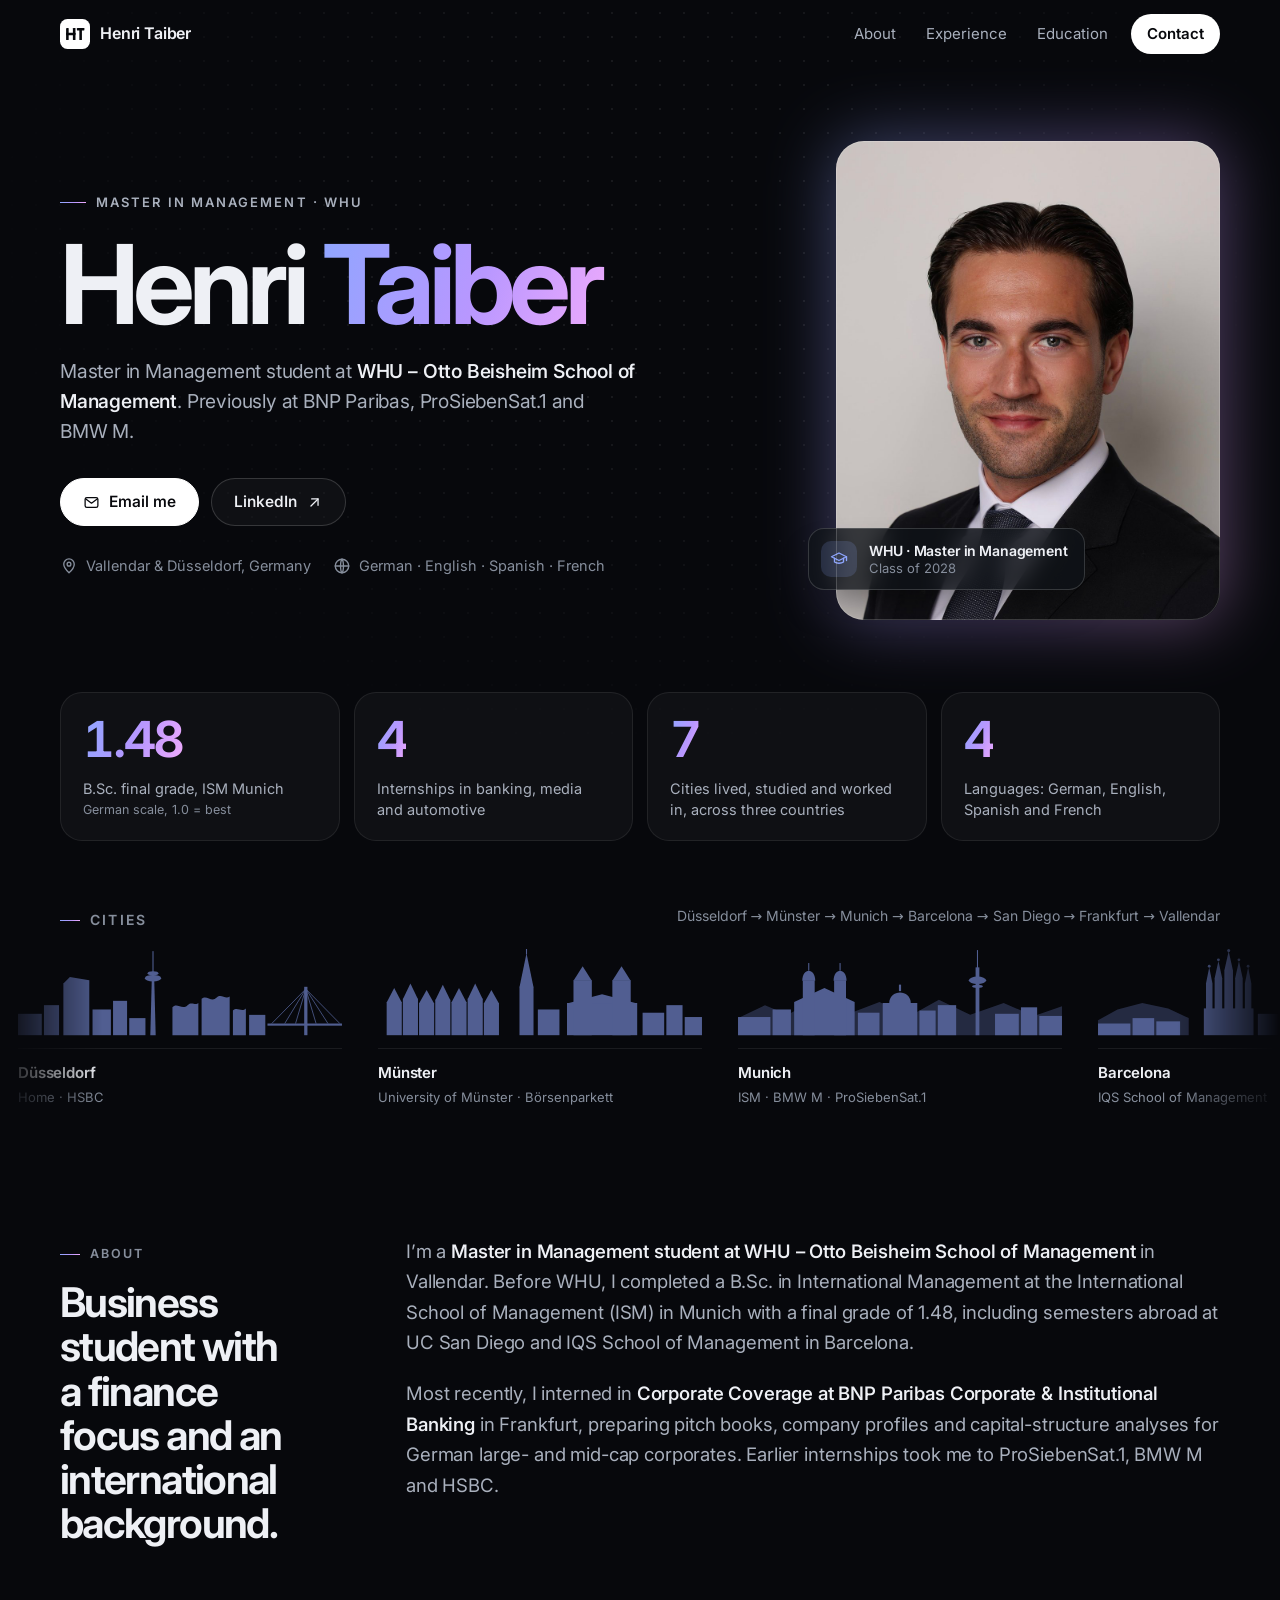
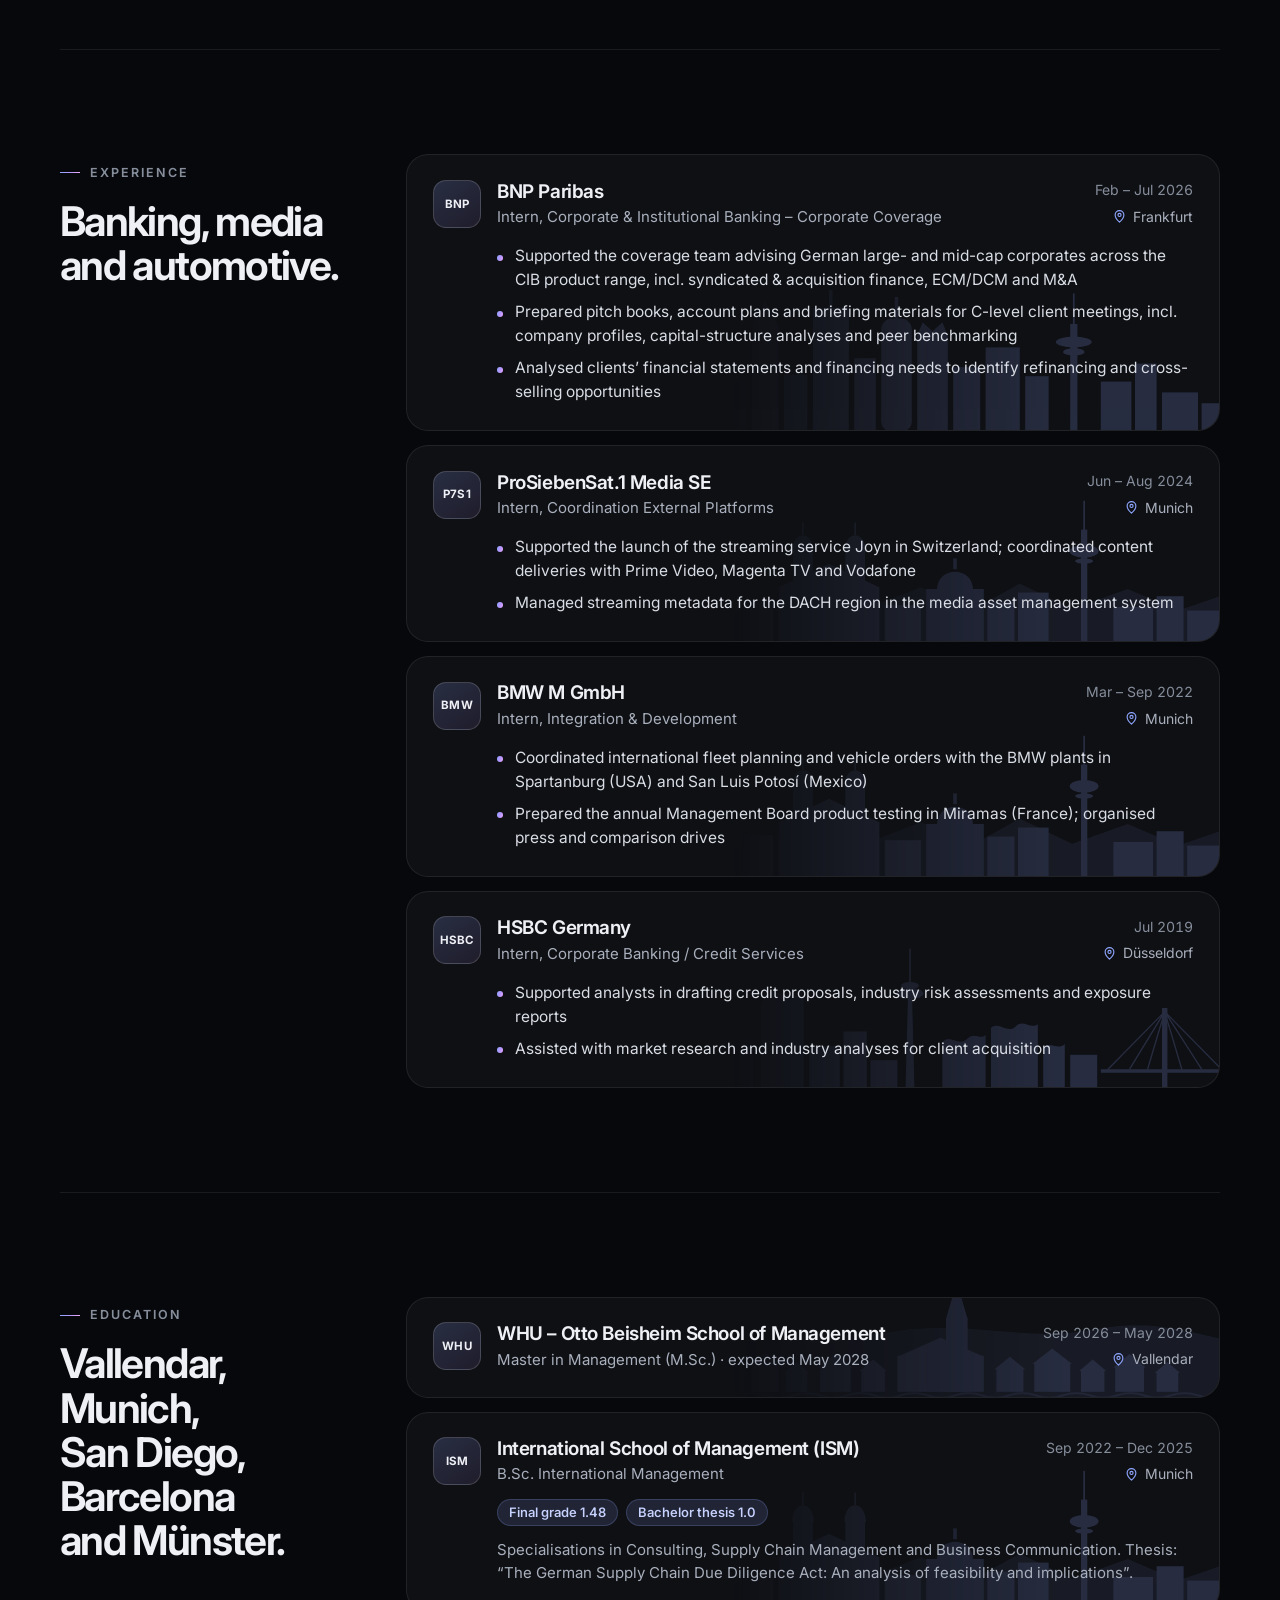
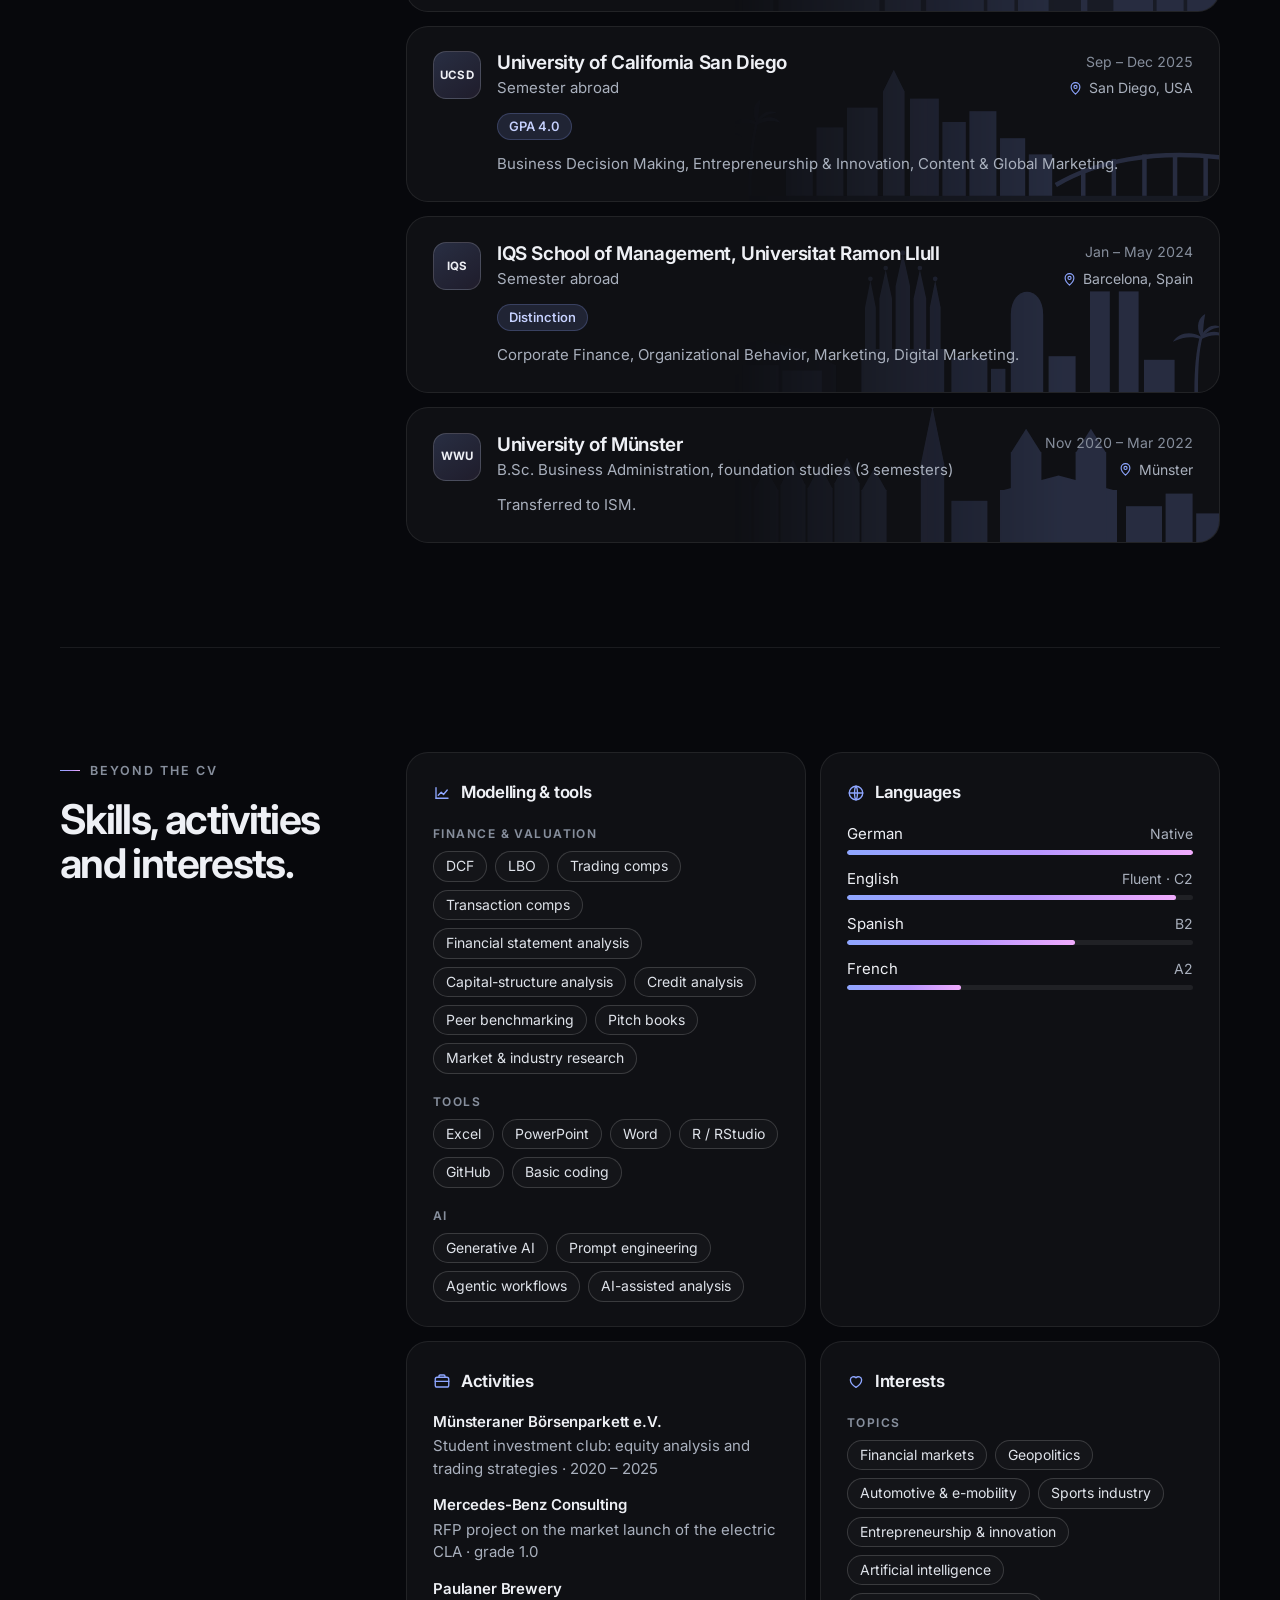
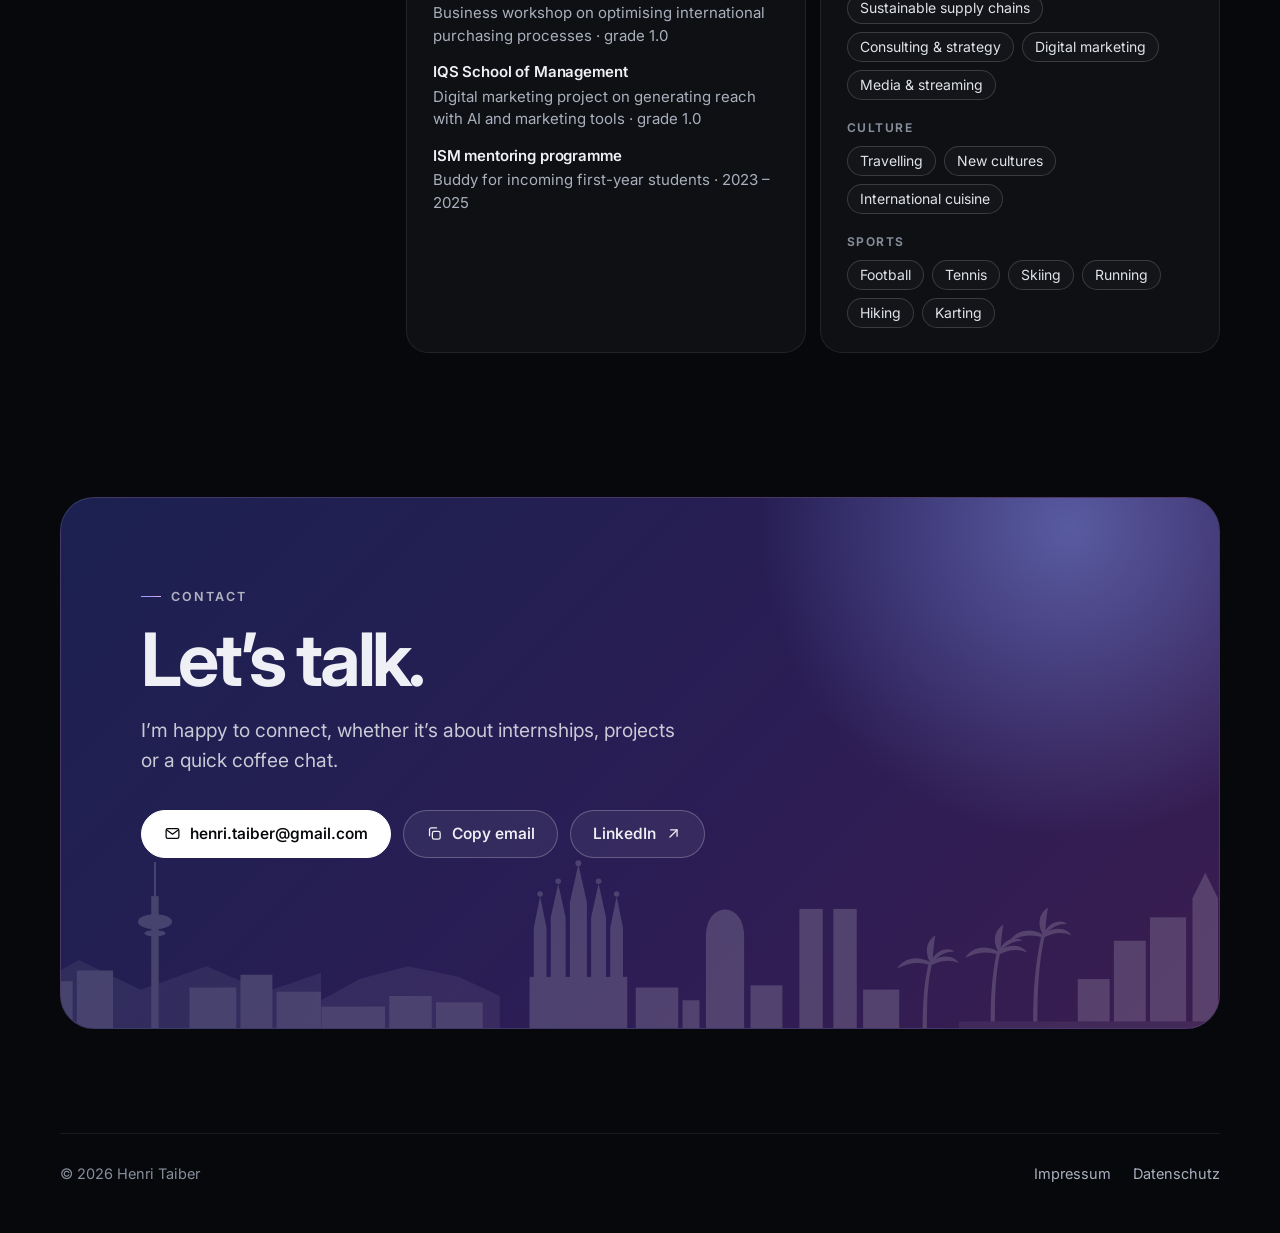
==== index.html @ 2c1cab90 "Add files via upload" ====
<!doctype html>
<html lang="en">
<head>
  <meta charset="utf-8">
  <meta name="viewport" content="width=device-width, initial-scale=1, viewport-fit=cover">
  <title>Henri Taiber · Master in Management at WHU</title>
  <meta name="description" content="Henri Taiber – Master in Management student at WHU – Otto Beisheim School of Management. Previously at BNP Paribas, ProSiebenSat.1 and BMW M.">
  <meta name="author" content="Henri Taiber">
  <link rel="canonical" href="https://henritaiber.com/">
  <meta name="color-scheme" content="dark">
  <meta name="theme-color" content="#07080c">

  <meta property="og:type" content="profile">
  <meta property="og:site_name" content="Henri Taiber">
  <meta property="og:title" content="Henri Taiber">
  <meta property="og:description" content="Master in Management student at WHU – Otto Beisheim School of Management. Previously at BNP Paribas, ProSiebenSat.1 and BMW M.">
  <meta property="og:url" content="https://henritaiber.com/">
  <meta property="og:image" content="https://henritaiber.com/social-preview.jpg">
  <meta property="og:image:width" content="1200">
  <meta property="og:image:height" content="630">
  <meta property="og:image:alt" content="Henri Taiber – Master in Management at WHU">
  <meta property="profile:first_name" content="Henri">
  <meta property="profile:last_name" content="Taiber">
  <meta name="twitter:card" content="summary_large_image">

  <link rel="icon" href="favicon.svg" type="image/svg+xml">
  <link rel="apple-touch-icon" href="apple-touch-icon.png">
  <link rel="preload" href="assets/fonts/inter-var-latin.woff2" as="font" type="font/woff2" crossorigin>
  <script>document.documentElement.classList.add('js');</script>

  <script type="application/ld+json">
  {
    "@context": "https://schema.org",
    "@type": "ProfilePage",
    "url": "https://henritaiber.com/",
    "mainEntity": {
      "@type": "Person",
      "@id": "https://henritaiber.com/#henri",
      "name": "Henri Taiber",
      "givenName": "Henri",
      "familyName": "Taiber",
      "url": "https://henritaiber.com/",
      "image": "https://henritaiber.com/assets/img/henri-taiber-960.jpg",
      "description": "Master in Management (M.Sc.) student at WHU – Otto Beisheim School of Management.",
      "email": "mailto:henri.taiber@gmail.com",
      "sameAs": ["https://www.linkedin.com/in/henri-taiber-848b151b9/"],
      "affiliation": { "@type": "CollegeOrUniversity", "name": "WHU – Otto Beisheim School of Management" },
      "alumniOf": [
        { "@type": "CollegeOrUniversity", "name": "International School of Management (ISM)" },
        { "@type": "CollegeOrUniversity", "name": "University of California San Diego" },
        { "@type": "CollegeOrUniversity", "name": "IQS School of Management, Universitat Ramon Llull" },
        { "@type": "CollegeOrUniversity", "name": "University of Münster" }
      ],
      "knowsLanguage": ["de", "en", "es", "fr"]
    }
  }
  </script>

  <style>
    /* ---------- Font (self-hosted, no external requests) ---------- */
    @font-face {
      font-family: "Inter";
      src: url("assets/fonts/inter-var-latin.woff2") format("woff2-variations"),
           url("assets/fonts/inter-var-latin.woff2") format("woff2");
      font-weight: 100 900;
      font-style: normal;
      font-display: swap;
    }

    /* ---------- Design tokens (dark) ---------- */
    :root {
      color-scheme: dark;
      --bg: #07080c;
      --surface: rgba(255, 255, 255, 0.035);
      --surface-2: rgba(255, 255, 255, 0.065);
      --solid: #0f1218;
      --text: #eef0f5;
      --muted: #a9b0bd;
      --faint: #868e9c;
      --line: rgba(255, 255, 255, 0.08);
      --line-2: rgba(255, 255, 255, 0.16);
      --accent: #8ea6ff;
      --accent-2: #b897ff;
      --accent-3: #f0abfc;
      --grad: linear-gradient(110deg, #8ea6ff 0%, #b897ff 55%, #f0abfc 100%);
      --sky: #8ea6ff;
      --radius: 22px;
      --max: 1160px;
      --font: "Inter", ui-sans-serif, system-ui, -apple-system, "Segoe UI", Roboto, "Helvetica Neue", Arial, sans-serif;
    }

    /* ---------- Base ---------- */
    *, *::before, *::after { box-sizing: border-box; }
    html { background: var(--bg); scroll-behavior: smooth; scroll-padding-top: 84px; -webkit-text-size-adjust: 100%; text-size-adjust: 100%; }
    body {
      margin: 0; min-height: 100vh; color: var(--text); background: var(--bg);
      font-family: var(--font); font-size: 17px; line-height: 1.6; font-optical-sizing: auto;
      -webkit-font-smoothing: antialiased; -moz-osx-font-smoothing: grayscale; overflow-x: clip;
    }
    body::before {
      content: ""; position: fixed; inset: 0; z-index: -2; pointer-events: none;
      background:
        radial-gradient(55% 45% at 12% -8%, rgba(88, 115, 255, 0.24), transparent 70%),
        radial-gradient(45% 40% at 92% 2%, rgba(184, 151, 255, 0.17), transparent 70%),
        radial-gradient(60% 45% at 50% 115%, rgba(94, 234, 212, 0.07), transparent 70%);
    }
    img { display: block; max-width: 100%; height: auto; }
    a { color: inherit; }
    p { margin: 0; }
    h1, h2, h3, h4 { margin: 0; text-wrap: balance; }
    ::selection { background: var(--accent); color: #07080c; }
    :focus-visible { outline: 2px solid var(--accent); outline-offset: 3px; border-radius: 8px; }
    svg.icon { width: 18px; height: 18px; flex: none; fill: none; stroke: currentColor; stroke-width: 1.8; stroke-linecap: round; stroke-linejoin: round; }
    .container { width: min(var(--max), calc(100% - 48px)); margin-inline: auto; }
    .skip-link { position: absolute; left: 16px; top: -120px; z-index: 100; background: var(--solid); color: var(--text); padding: 10px 14px; border-radius: 10px; text-decoration: none; font-weight: 600; }
    .skip-link:focus { top: 16px; }
    .visually-hidden { position: absolute !important; width: 1px; height: 1px; padding: 0; margin: -1px; overflow: hidden; clip: rect(0 0 0 0); white-space: nowrap; border: 0; }
    .grad-text { background: var(--grad); -webkit-background-clip: text; background-clip: text; color: transparent; }

    /* ---------- Header ---------- */
    .site-header { position: sticky; top: 0; z-index: 50; border-bottom: 1px solid transparent; transition: background-color .3s ease, border-color .3s ease; }
    .site-header.is-scrolled { background: rgba(7, 8, 12, 0.72); -webkit-backdrop-filter: saturate(160%) blur(16px); backdrop-filter: saturate(160%) blur(16px); border-bottom-color: var(--line); }
    .nav { display: flex; align-items: center; justify-content: space-between; height: 68px; gap: 16px; }
    .brand { display: inline-flex; align-items: center; gap: 10px; font-weight: 620; font-size: 16px; letter-spacing: -0.01em; text-decoration: none; }
    .brand-mark { width: 30px; height: 30px; flex: none; }
    .brand-mark .bg { fill: #ffffff; }
    .brand-mark .fg { fill: #07080c; }
    .nav-links { display: flex; align-items: center; gap: 4px; list-style: none; margin: 0; padding: 0; }
    .nav-links a { display: inline-block; text-decoration: none; color: var(--muted); font-size: 15px; padding: 8px 13px; border-radius: 999px; transition: color .2s ease, background-color .2s ease; }
    .nav-links a:hover { color: var(--text); background: var(--surface-2); }
    .nav-links .nav-cta { color: #07080c; background: #ffffff; font-weight: 600; margin-left: 6px; padding: 8px 16px; }
    .nav-links .nav-cta:hover { color: #07080c; background: #ffffff; opacity: .88; }

    /* ---------- Buttons ---------- */
    .btn {
      display: inline-flex; align-items: center; justify-content: center; gap: 9px; min-height: 48px; padding: 0 22px;
      border-radius: 999px; font: inherit; font-size: 15.5px; font-weight: 560; text-decoration: none; cursor: pointer;
      border: 1px solid var(--line-2); background: var(--surface); color: var(--text);
      transition: transform .2s ease, background-color .2s ease, border-color .2s ease, opacity .2s ease;
    }
    .btn:hover { transform: translateY(-1px); background: var(--surface-2); border-color: rgba(255,255,255,.26); }
    .btn-primary { background: #ffffff; color: #07080c; border-color: #ffffff; }
    .btn-primary:hover { background: #ffffff; opacity: .9; }
    .btn .icon { width: 17px; height: 17px; }

    /* ---------- Hero ---------- */
    .hero { position: relative; isolation: isolate; padding: 72px 0 24px; overflow-x: hidden; overflow-x: clip; }
    .hero::before {
      content: ""; position: absolute; z-index: -1; inset: -68px 0 0 0; pointer-events: none;
      background-image: radial-gradient(rgba(255, 255, 255, 0.07) 1px, transparent 1.3px); background-size: 24px 24px;
      -webkit-mask-image: radial-gradient(ellipse 70% 65% at 50% 20%, #000 25%, transparent 75%);
      mask-image: radial-gradient(ellipse 70% 65% at 50% 20%, #000 25%, transparent 75%);
    }
    .hero-grid { display: grid; grid-template-columns: minmax(0, 1.3fr) minmax(0, 0.7fr); gap: 64px; align-items: center; }
    .kicker { display: inline-flex; align-items: center; gap: 10px; font-size: 13px; font-weight: 600; letter-spacing: .16em; text-transform: uppercase; color: var(--muted); }
    .kicker::before { content: ""; width: 26px; height: 1px; background: var(--grad); }
    .hero h1 { margin: 20px 0 22px; font-size: clamp(3.3rem, 8.6vw, 6.9rem); line-height: .93; letter-spacing: -0.055em; font-weight: 680; }
    .hero h1 .grad-text { padding-right: .04em; }
    .lead { font-size: clamp(1.12rem, 1.5vw, 1.32rem); line-height: 1.55; color: var(--muted); max-width: 36rem; letter-spacing: -0.01em; }
    .lead strong { color: var(--text); font-weight: 560; }
    .hero-actions { display: flex; flex-wrap: wrap; gap: 12px; margin-top: 32px; }
    .hero-meta { display: flex; flex-wrap: wrap; gap: 10px 22px; margin: 28px 0 0; padding: 0; list-style: none; color: var(--faint); font-size: 14.5px; }
    .hero-meta li { display: inline-flex; align-items: center; gap: 8px; }

    .portrait-wrap { position: relative; justify-self: end; width: 100%; max-width: 410px; margin: 0; }
    .portrait-wrap::before {
      content: ""; position: absolute; inset: -2px; z-index: -1; border-radius: 30px;
      background: var(--grad); filter: blur(34px); opacity: .38;
    }
    .portrait-wrap::after { content: ""; position: absolute; inset: 0; border-radius: 28px; border: 1px solid rgba(255,255,255,.18); pointer-events: none; }
    .portrait { width: 100%; aspect-ratio: 4 / 5; object-fit: cover; border-radius: 28px; background: var(--solid); }
    .portrait-badge {
      position: absolute; left: -28px; bottom: 30px; display: flex; align-items: center; gap: 12px;
      padding: 12px 16px 12px 12px; border-radius: 16px; font-size: 14px; line-height: 1.3;
      background: rgba(15, 18, 24, 0.78); -webkit-backdrop-filter: blur(12px); backdrop-filter: blur(12px);
      border: 1px solid var(--line-2); box-shadow: 0 20px 40px -18px rgba(0,0,0,.8);
    }
    .badge-icon { display: grid; place-items: center; width: 36px; height: 36px; border-radius: 10px; background: rgba(142, 166, 255, .16); color: var(--accent); }
    .portrait-badge strong { display: block; font-weight: 620; letter-spacing: -0.01em; }
    .portrait-badge small { display: block; font-size: 13px; color: var(--faint); }

    /* ---------- Stats ---------- */
    .stats { display: grid; grid-template-columns: repeat(4, minmax(0, 1fr)); gap: 14px; margin: 72px 0 0; padding: 0; list-style: none; }
    .stat { position: relative; overflow: hidden; background: var(--surface); border: 1px solid var(--line); border-radius: var(--radius); padding: 22px 22px 20px; }
    .stat-value { font-size: clamp(2.3rem, 4vw, 3.1rem); font-weight: 650; line-height: 1; letter-spacing: -0.045em; font-variant-numeric: tabular-nums; background: var(--grad); -webkit-background-clip: text; background-clip: text; color: transparent; display: inline-block; }
    .stat-label { margin-top: 12px; color: var(--muted); font-size: 14.5px; line-height: 1.45; }
    .stat-label small { display: block; color: var(--faint); font-size: 12.5px; margin-top: 2px; }

    /* ---------- Journey band (cities) ---------- */
    .journey { margin-top: 64px; }
    .journey-head { display: flex; flex-wrap: wrap; align-items: baseline; justify-content: space-between; gap: 8px 24px; margin-bottom: 18px; }
    .journey-head p { color: var(--faint); font-size: 14px; }
    .journey-viewport {
      position: relative; overflow: hidden;
      -webkit-mask-image: linear-gradient(90deg, transparent, #000 8%, #000 92%, transparent);
      mask-image: linear-gradient(90deg, transparent, #000 8%, #000 92%, transparent);
    }
    .journey-track { display: flex; width: max-content; animation: drift 90s linear infinite; }
    .journey-viewport:hover .journey-track { animation-play-state: paused; }
    @keyframes drift { from { transform: translateX(0); } to { transform: translateX(-50%); } }
    .city-tile { flex: none; width: 360px; margin: 0; padding: 0 18px; }
    .city-tile svg { display: block; width: 100%; height: auto; color: var(--sky); opacity: .55; transition: opacity .3s ease; }
    .city-tile:hover svg { opacity: .9; }
    .city-tile figcaption { display: flex; flex-direction: column; gap: 2px; margin-top: 12px; padding-top: 12px; border-top: 1px solid var(--line); }
    .city-tile b { font-size: 15px; font-weight: 620; letter-spacing: -0.01em; }
    .city-tile span { font-size: 13px; color: var(--faint); }

    /* ---------- Sections ---------- */
    .section { padding: 104px 0; }
    .section-sep { border: 0; border-top: 1px solid var(--line); margin-block: 0; }
    .section-grid { display: grid; grid-template-columns: minmax(0, 290px) minmax(0, 1fr); gap: 56px; }
    .section-head { position: sticky; top: 104px; align-self: start; }
    .eyebrow { display: inline-flex; align-items: center; gap: 10px; font-size: 12.5px; font-weight: 620; letter-spacing: .16em; text-transform: uppercase; color: var(--faint); }
    .eyebrow::before { content: ""; width: 20px; height: 1px; background: var(--grad); }
    .section h2 { margin-top: 16px; font-size: clamp(1.9rem, 3.2vw, 2.6rem); line-height: 1.08; letter-spacing: -0.04em; font-weight: 660; }
    .about-text p { font-size: clamp(1.08rem, 1.45vw, 1.24rem); line-height: 1.65; letter-spacing: -0.008em; color: var(--muted); }
    .about-text p + p { margin-top: 20px; }
    .about-text strong { color: var(--text); font-weight: 560; }

    /* ---------- Experience / education cards ---------- */
    .timeline { list-style: none; margin: 0; padding: 0; display: grid; gap: 14px; }
    .item {
      position: relative; overflow: hidden; isolation: isolate; padding: 24px 26px 26px; border-radius: var(--radius);
      background: var(--surface); border: 1px solid var(--line);
      transition: border-color .3s ease, background-color .3s ease, transform .3s ease;
    }
    .item:hover { border-color: var(--line-2); background: var(--surface-2); transform: translateY(-2px); }
    .item .sky {
      position: absolute; z-index: -1; right: -6px; bottom: -2px; width: min(540px, 88%); height: auto;
      color: var(--sky); opacity: .19; pointer-events: none; transition: opacity .35s ease;
      -webkit-mask-image: linear-gradient(to left, #000 30%, transparent 92%);
      mask-image: linear-gradient(to left, #000 30%, transparent 92%);
    }
    .item:hover .sky { opacity: .32; }
    .item-head { display: grid; grid-template-columns: 48px minmax(0, 1fr) auto; gap: 16px; align-items: center; }
    .logo {
      position: relative; width: 48px; height: 48px; border-radius: 13px; display: grid; place-items: center; overflow: hidden;
      background: linear-gradient(145deg, rgba(142, 166, 255, .20), rgba(184, 151, 255, .10)); border: 1px solid var(--line-2);
      font-size: 11.5px; font-weight: 700; letter-spacing: .02em; color: var(--text);
    }
    .logo img { position: absolute; inset: 0; width: 100%; height: 100%; object-fit: contain; padding: 7px; background: #ffffff; }
    .item h3 { font-size: 1.18rem; line-height: 1.3; letter-spacing: -0.022em; font-weight: 640; }
    .item-role { margin-top: 2px; color: var(--muted); font-size: 15px; line-height: 1.45; }
    .item-meta { display: grid; justify-items: end; gap: 4px; font-size: 14px; color: var(--faint); white-space: nowrap; font-variant-numeric: tabular-nums; }
    .city { display: inline-flex; align-items: center; gap: 6px; color: var(--muted); }
    .city .icon { width: 15px; height: 15px; color: var(--accent); }
    .item ul { list-style: none; margin: 16px 0 0 64px; padding: 0; display: grid; gap: 8px; max-width: 46rem; }
    .item li { position: relative; padding-left: 18px; font-size: 15.5px; line-height: 1.55; color: #d9dde5; }
    .item li::before { content: ""; position: absolute; left: 0; top: .68em; width: 6px; height: 6px; border-radius: 50%; background: var(--grad); }
    .item-note { margin: 12px 0 0 64px; font-size: 15px; color: var(--muted); line-height: 1.55; max-width: 46rem; }
    .tags { display: flex; flex-wrap: wrap; gap: 8px; margin: 14px 0 0 64px; }
    .tag { display: inline-flex; align-items: center; min-height: 26px; padding: 2px 11px; border-radius: 999px; font-size: 13px; font-weight: 560; background: rgba(142, 166, 255, .14); color: #c7d2ff; border: 1px solid rgba(142, 166, 255, .22); }

    /* ---------- Bento ---------- */
    .bento { display: grid; grid-template-columns: repeat(2, minmax(0, 1fr)); gap: 14px; }
    .card { background: var(--surface); border: 1px solid var(--line); border-radius: var(--radius); padding: 26px 26px 24px; }
    .card h3 { display: flex; align-items: center; gap: 10px; font-size: 1.05rem; letter-spacing: -0.015em; font-weight: 640; }
    .card h3 .icon { color: var(--accent); }
    .card h4 { margin: 18px 0 8px; font-size: 12px; font-weight: 640; letter-spacing: .12em; text-transform: uppercase; color: var(--faint); }
    .chips { display: flex; flex-wrap: wrap; gap: 8px; }
    .chip { display: inline-flex; align-items: center; min-height: 30px; padding: 3px 12px; border-radius: 999px; border: 1px solid var(--line-2); font-size: 14px; color: #dfe3ea; background: rgba(255, 255, 255, .025); }
    .list { list-style: none; margin: 16px 0 0; padding: 0; display: grid; gap: 14px; }
    .list li { display: grid; gap: 2px; font-size: 15px; line-height: 1.5; }
    .list strong { font-weight: 600; letter-spacing: -0.01em; }
    .list span { color: var(--muted); }
    .langs { list-style: none; margin: 16px 0 0; padding: 0; display: grid; gap: 12px; }
    .langs li { display: grid; grid-template-columns: 1fr auto; align-items: center; gap: 4px 12px; font-size: 15px; }
    .langs .level { color: var(--muted); font-size: 14px; }
    .meter { grid-column: 1 / -1; height: 5px; border-radius: 99px; background: rgba(255, 255, 255, .07); overflow: hidden; }
    .meter i { display: block; height: 100%; border-radius: inherit; background: var(--grad); }

    /* ---------- Contact ---------- */
    .contact { padding: 40px 0 104px; }
    .contact-card {
      position: relative; overflow: hidden; isolation: isolate; border-radius: 34px; padding: clamp(36px, 7vw, 80px) clamp(28px, 7vw, 80px) clamp(120px, 14vw, 170px);
      background: linear-gradient(135deg, #1b2150 0%, #2a1d55 55%, #3a1d4f 100%); border: 1px solid rgba(255,255,255,.12);
    }
    .contact-card::before { content: ""; position: absolute; z-index: -1; width: 620px; height: 620px; right: -160px; top: -280px; background: radial-gradient(closest-side, rgba(142, 166, 255, .45), transparent); }
    .contact-sky { position: absolute; z-index: -1; left: 0; right: 0; bottom: -2px; width: 100%; height: clamp(90px, 15vw, 170px); color: #ffffff; opacity: .16; pointer-events: none; }
    .contact-card .eyebrow { color: rgba(255,255,255,.65); }
    .contact-card h2 { margin-top: 16px; font-size: clamp(2.6rem, 6.4vw, 4.6rem); line-height: 1; letter-spacing: -0.05em; font-weight: 680; }
    .contact-text { margin-top: 18px; max-width: 34rem; font-size: clamp(1.05rem, 1.5vw, 1.2rem); color: rgba(255,255,255,.76); }
    .contact-actions { display: flex; flex-wrap: wrap; gap: 12px; margin-top: 34px; }
    .contact-card .btn { background: rgba(255,255,255,.06); border-color: rgba(255,255,255,.24); }
    .contact-card .btn-primary { background: #ffffff; color: #07080c; border-color: #ffffff; }

    /* ---------- Footer ---------- */
    .site-footer { padding: 0 0 48px; color: var(--faint); font-size: 14.5px; }
    .footer-row { display: flex; flex-wrap: wrap; justify-content: space-between; gap: 12px 24px; padding-top: 28px; border-top: 1px solid var(--line); }
    .footer-links { display: flex; flex-wrap: wrap; gap: 8px 22px; list-style: none; margin: 0; padding: 0; }
    .site-footer a { color: var(--muted); text-decoration: none; }
    .site-footer a:hover { color: var(--text); text-decoration: underline; text-underline-offset: 3px; }

    /* ---------- Scroll reveal (only while JS runs) ---------- */
    .js [data-reveal] { opacity: 0; transform: translateY(16px); transition: opacity .8s cubic-bezier(.2,.7,.2,1), transform .8s cubic-bezier(.2,.7,.2,1); transition-delay: var(--d, 0ms); }
    .js [data-reveal].is-in { opacity: 1; transform: none; }

    /* ---------- Responsive ---------- */
    @media (max-width: 960px) {
      .hero-grid { gap: 48px; }
      .section-grid { grid-template-columns: minmax(0, 1fr); gap: 28px; }
      .section-head { position: static; }
      .stats { grid-template-columns: repeat(2, minmax(0, 1fr)); }
    }
    @media (max-width: 820px) {
      .hero { padding-top: 28px; }
      .hero-grid { grid-template-columns: minmax(0, 1fr); gap: 36px; }
      .portrait-wrap { order: -1; justify-self: start; max-width: 300px; }
      .portrait-badge { left: auto; right: -18px; bottom: 18px; }
      .section { padding: 80px 0; }
      .bento { grid-template-columns: minmax(0, 1fr); }
      .nav-links li:not(:last-child) { display: none; }
    }
    @media (max-width: 640px) {
      body { font-size: 16px; }
      .container { width: calc(100% - 32px); }
      .portrait-wrap { max-width: 210px; }
      .portrait-badge { right: -36px; padding: 10px 12px 10px 10px; font-size: 13px; }
      .badge-icon { width: 32px; height: 32px; }
      .hero-actions .btn { flex: 1 1 auto; }
      .stat { padding: 18px 16px; }
      .item { padding: 20px 18px 22px; }
      .item-head { grid-template-columns: 44px minmax(0, 1fr); gap: 12px; }
      .logo { width: 44px; height: 44px; }
      .item-meta { grid-column: 1 / -1; display: flex; flex-wrap: wrap; gap: 4px 16px; justify-items: start; }
      .item ul, .item-note, .tags { margin-left: 0; }
      .card { padding: 22px 20px; }
      .city-tile { width: 270px; }
      .contact-actions .btn { flex: 1 1 100%; }
      .contact { padding-bottom: 72px; }
    }

    /* ---------- Motion & print ---------- */
    @media (prefers-reduced-motion: reduce) {
      html { scroll-behavior: auto; }
      .journey-track { animation: none; }
      .js [data-reveal] { opacity: 1; transform: none; transition: none; }
      .btn, .item { transition: none; }
    }
    @media print {
      .site-header, .hero-actions, .contact-actions, .skip-link, .journey { display: none !important; }
      body { background: #fff; color: #000; }
      body::before { display: none; }
      .js [data-reveal] { opacity: 1 !important; transform: none !important; }
    }
  </style>
</head>
<body>
  <svg width="0" height="0" style="position:absolute" aria-hidden="true" focusable="false">
    <defs>
      <!-- Stylised, generic city silhouettes (hand-drawn shapes, viewBox 600x160) -->
      <symbol id="sky-frankfurt" viewBox="0 0 600 160">
        <g fill="currentColor">
          <rect x="0" y="122" width="42" height="38"/>
          <rect x="46" y="104" width="22" height="56"/>
          <rect x="74" y="42" width="30" height="118"/>
          <polygon points="74,42 89,14 104,42"/>
          <rect x="110" y="96" width="26" height="64"/>
          <rect x="142" y="22" width="40" height="138"/>
          <rect x="160" y="2" width="4" height="22"/>
          <rect x="188" y="78" width="24" height="82"/>
          <rect x="218" y="34" width="34" height="126" rx="12"/>
          <rect x="233" y="10" width="4" height="26"/>
          <rect x="258" y="52" width="34" height="108"/>
          <polygon points="258,53 264,38 275,48 286,38 292,53"/>
          <rect x="298" y="88" width="30" height="72"/>
          <rect x="334" y="66" width="38" height="94"/>
          <rect x="378" y="98" width="26" height="62"/>
          <rect x="428" y="40" width="8" height="120"/>
          <ellipse cx="432" cy="60" rx="20" ry="6"/>
          <ellipse cx="432" cy="71" rx="12" ry="4"/>
          <rect x="431" y="6" width="2" height="36"/>
          <rect x="462" y="104" width="34" height="56"/>
          <rect x="500" y="84" width="24" height="76"/>
          <rect x="530" y="116" width="40" height="44"/>
          <rect x="574" y="128" width="26" height="32"/>
        </g>
      </symbol>

      <symbol id="sky-munich" viewBox="0 0 600 160">
        <polygon fill="currentColor" opacity=".4" points="0,128 50,104 92,122 150,90 205,120 262,98 318,124 372,94 430,122 492,100 548,124 600,106 600,160 0,160"/>
        <g fill="currentColor">
          <rect x="0" y="126" width="60" height="34"/>
          <rect x="64" y="112" width="34" height="48"/>
          <polygon points="104,98 160,72 216,98 216,160 104,160"/>
          <rect x="120" y="58" width="22" height="102"/>
          <rect x="178" y="58" width="22" height="102"/>
          <path d="M119 59 C119 34 143 34 143 59 Z"/>
          <path d="M177 59 C177 34 201 34 201 59 Z"/>
          <rect x="130" y="26" width="2" height="14"/>
          <rect x="188" y="26" width="2" height="14"/>
          <rect x="222" y="118" width="40" height="42"/>
          <rect x="268" y="100" width="64" height="60"/>
          <path d="M280 101 C280 74 320 74 320 101 Z"/>
          <rect x="298" y="66" width="4" height="12"/>
          <rect x="336" y="114" width="30" height="46"/>
          <rect x="370" y="104" width="34" height="56"/>
          <rect x="440" y="34" width="7" height="126"/>
          <ellipse cx="443.5" cy="58" rx="16" ry="7"/>
          <ellipse cx="443.5" cy="69" rx="10" ry="3"/>
          <rect x="442.5" y="2" width="2" height="34"/>
          <rect x="476" y="120" width="44" height="40"/>
          <rect x="524" y="108" width="30" height="52"/>
          <rect x="558" y="124" width="42" height="36"/>
        </g>
      </symbol>

      <symbol id="sky-duesseldorf" viewBox="0 0 600 160">
        <g fill="currentColor">
          <rect x="0" y="120" width="44" height="40"/>
          <rect x="48" y="104" width="28" height="56"/>
          <polygon points="84,160 84,64 96,52 132,58 132,160"/>
          <rect x="138" y="112" width="34" height="48"/>
          <rect x="176" y="96" width="26" height="64"/>
          <polygon points="245,160 255,160 252,46 248,46"/>
          <ellipse cx="250" cy="54" rx="15" ry="6"/>
          <ellipse cx="250" cy="45" rx="10" ry="4"/>
          <rect x="249" y="4" width="2" height="40"/>
          <rect x="206" y="128" width="30" height="32"/>
          <path d="M286 160 V108 C294 98 304 114 314 104 C322 96 328 106 334 100 V160 Z"/>
          <path d="M340 160 V92 C350 84 358 100 368 90 C376 82 384 94 392 88 V160 Z"/>
          <path d="M398 160 V114 C406 106 414 118 422 110 V160 Z"/>
          <rect x="428" y="122" width="30" height="38"/>
          <rect x="462" y="138" width="138" height="4"/>
          <rect x="530" y="70" width="6" height="90"/>
        </g>
        <path fill="none" stroke="currentColor" stroke-width="1.5" d="M533 74 L470 138 M533 74 L494 138 M533 74 L514 138 M533 74 L552 138 M533 74 L574 138 M533 74 L596 138"/>
      </symbol>

      <symbol id="sky-barcelona" viewBox="0 0 600 160">
        <polygon fill="currentColor" opacity=".4" points="0,132 36,112 82,100 130,110 168,128 168,160 0,160"/>
        <g fill="currentColor">
          <rect x="0" y="138" width="60" height="22"/>
          <rect x="64" y="128" width="40" height="32"/>
          <rect x="108" y="134" width="44" height="26"/>
          <rect x="196" y="110" width="92" height="50"/>
          <polygon points="200,112 200,64 206,34 212,64 212,112"/>
          <polygon points="216,112 216,54 223,22 230,54 230,112"/>
          <polygon points="234,112 234,40 242,4 250,40 250,112"/>
          <polygon points="254,112 254,54 261,22 268,54 268,112"/>
          <polygon points="272,112 272,64 278,34 284,64 284,112"/>
          <circle cx="206" cy="32" r="2.6"/>
          <circle cx="223" cy="20" r="2.6"/>
          <circle cx="242" cy="3" r="2.8"/>
          <circle cx="261" cy="20" r="2.6"/>
          <circle cx="278" cy="32" r="2.6"/>
          <rect x="296" y="120" width="40" height="40"/>
          <rect x="340" y="132" width="16" height="28"/>
          <path d="M362 160 V72 C362 38 398 38 398 72 V160 Z"/>
          <rect x="404" y="118" width="30" height="42"/>
          <rect x="450" y="46" width="22" height="114"/>
          <rect x="482" y="46" width="22" height="114"/>
          <rect x="510" y="122" width="34" height="38"/>
          <path d="M566 160 C566 130 568 112 572 96 L575 97 C571 113 570 130 570 160 Z"/>
          <path d="M573 96 C560 89 548 93 542 102 C555 96 564 96 573 99 Z"/>
          <path d="M573 96 C586 87 597 91 600 97 C591 93 582 95 574 99 Z"/>
          <path d="M573 96 C567 84 571 75 578 71 C576 81 576 89 575 97 Z"/>
          <path d="M573 96 C580 83 590 82 596 86 C587 86 580 90 574 98 Z"/>
        </g>
      </symbol>

      <symbol id="sky-sandiego" viewBox="0 0 600 160">
        <rect fill="currentColor" opacity=".35" x="0" y="152" width="600" height="8"/>
        <g fill="currentColor">
          <path d="M30 152 C30 124 32 104 36 86 L39 87 C35 105 34 124 34 152 Z"/>
          <path d="M37 86 C24 79 12 83 6 92 C19 86 28 86 37 89 Z"/>
          <path d="M37 86 C50 77 61 81 64 87 C55 83 46 85 38 89 Z"/>
          <path d="M37 86 C31 74 35 65 42 61 C40 71 40 79 39 87 Z"/>
          <path d="M37 86 C44 73 54 72 60 76 C51 76 44 80 38 88 Z"/>
          <path d="M70 152 C70 118 73 92 78 70 L81 71 C76 93 74 118 74 152 Z"/>
          <path d="M79 70 C66 63 54 67 48 76 C61 70 70 70 79 73 Z"/>
          <path d="M79 70 C92 61 103 65 106 71 C97 67 88 69 80 73 Z"/>
          <path d="M79 70 C73 58 77 49 84 45 C82 55 82 63 81 71 Z"/>
          <path d="M79 70 C86 57 96 56 102 60 C93 60 86 64 80 72 Z"/>
          <rect x="112" y="112" width="30" height="40"/>
          <rect x="146" y="76" width="30" height="76"/>
          <rect x="180" y="54" width="34" height="98"/>
          <polygon points="220,152 220,36 232,12 244,36 244,152"/>
          <rect x="250" y="44" width="32" height="108"/>
          <rect x="286" y="70" width="26" height="82"/>
          <rect x="316" y="58" width="30" height="94"/>
          <rect x="350" y="88" width="28" height="64"/>
          <rect x="382" y="106" width="26" height="46"/>
          <rect x="440" y="121" width="5" height="31"/>
          <rect x="474" y="111" width="5" height="41"/>
          <rect x="508" y="106" width="5" height="46"/>
          <rect x="542" y="106" width="5" height="46"/>
          <rect x="576" y="110" width="5" height="42"/>
        </g>
        <path fill="none" stroke="currentColor" stroke-width="5" d="M412 140 C456 114 520 100 600 110"/>
      </symbol>

      <symbol id="sky-muenster" viewBox="0 0 600 160">
        <g fill="currentColor">
          <rect x="16" y="98" width="28" height="62"/><polygon points="16,99 30,72 44,99"/>
          <rect x="46" y="92" width="28" height="68"/><polygon points="46,93 60,64 74,93"/>
          <rect x="76" y="100" width="28" height="60"/><polygon points="76,101 90,76 104,101"/>
          <rect x="106" y="94" width="28" height="66"/><polygon points="106,95 120,66 134,95"/>
          <rect x="136" y="98" width="28" height="62"/><polygon points="136,99 150,72 164,99"/>
          <rect x="166" y="92" width="28" height="68"/><polygon points="166,93 180,64 194,93"/>
          <rect x="196" y="100" width="28" height="60"/><polygon points="196,101 210,76 224,101"/>
          <rect x="262" y="70" width="26" height="90"/>
          <polygon points="262,71 275,8 288,71"/>
          <rect x="274" y="0" width="2" height="10"/>
          <rect x="296" y="112" width="40" height="48"/>
          <rect x="350" y="100" width="130" height="60"/>
          <polygon points="350,101 415,84 480,101"/>
          <rect x="362" y="58" width="34" height="102"/>
          <rect x="434" y="58" width="34" height="102"/>
          <polygon points="362,59 379,32 396,59"/>
          <polygon points="434,59 451,32 468,59"/>
          <rect x="490" y="118" width="40" height="42"/>
          <rect x="534" y="104" width="30" height="56"/>
          <rect x="568" y="126" width="32" height="34"/>
        </g>
      </symbol>

      <symbol id="sky-vallendar" viewBox="0 0 600 160">
        <path fill="currentColor" opacity=".4" d="M0 118 C80 78 160 96 240 84 C320 72 380 98 460 82 C520 70 570 88 600 94 V160 H0 Z"/>
        <g fill="currentColor">
          <rect x="40" y="128" width="26" height="24"/><polygon points="38,129 53,116 68,129"/>
          <rect x="74" y="122" width="30" height="30"/><polygon points="72,123 89,108 106,123"/>
          <rect x="112" y="130" width="24" height="22"/><polygon points="110,131 124,119 138,131"/>
          <rect x="150" y="124" width="34" height="28"/><polygon points="148,125 167,110 186,125"/>
          <rect x="196" y="128" width="26" height="24"/><polygon points="194,129 209,116 224,129"/>
          <rect x="236" y="112" width="96" height="40"/>
          <polygon points="236,113 284,92 332,113"/>
          <rect x="290" y="70" width="24" height="82"/>
          <polygon points="290,71 302,30 314,71"/>
          <rect x="301" y="20" width="2" height="12"/>
          <rect x="346" y="126" width="30" height="26"/><polygon points="344,127 361,113 378,127"/>
          <rect x="388" y="120" width="40" height="32"/><polygon points="386,121 408,104 430,121"/>
          <rect x="440" y="128" width="26" height="24"/><polygon points="438,129 453,116 468,129"/>
          <rect x="478" y="124" width="32" height="28"/><polygon points="476,125 494,110 512,125"/>
          <rect x="524" y="130" width="24" height="22"/><polygon points="522,131 536,119 550,131"/>
        </g>
        <path fill="none" stroke="currentColor" stroke-width="2" opacity=".7" d="M0 156 Q 15 151 30 156 T 60 156 T 90 156 T 120 156 T 150 156 T 180 156 T 210 156 T 240 156 T 270 156 T 300 156 T 330 156 T 360 156 T 390 156 T 420 156 T 450 156 T 480 156 T 510 156 T 540 156 T 570 156 T 600 156"/>
      </symbol>
    </defs>
  </svg>
  <a class="skip-link" href="#main">Skip to content</a>

  <header class="site-header">
    <nav class="container nav" aria-label="Main">
      <a class="brand" href="#top" aria-label="Henri Taiber – back to top">
        <svg class="brand-mark" viewBox="0 0 64 64" aria-hidden="true">
          <rect class="bg" width="64" height="64" rx="16"/>
          <g class="fg">
            <rect x="13" y="19" width="5.5" height="26" rx="1"/>
            <rect x="27.5" y="19" width="5.5" height="26" rx="1"/>
            <rect x="13" y="29.5" width="20" height="5" rx="1"/>
            <rect x="36" y="19" width="16" height="5.5" rx="1"/>
            <rect x="41.25" y="19" width="5.5" height="26" rx="1"/>
          </g>
        </svg>
        <span>Henri Taiber</span>
      </a>
      <ul class="nav-links">
        <li><a href="#about">About</a></li>
        <li><a href="#experience">Experience</a></li>
        <li><a href="#education">Education</a></li>
        <li><a class="nav-cta" href="#contact">Contact</a></li>
      </ul>
    </nav>
  </header>

  <main id="main">
    <!-- ============ HERO ============ -->
    <section class="hero" id="top" aria-label="Introduction">
      <div class="container">
        <div class="hero-grid">
          <div>
            <p class="kicker" data-reveal>Master in Management · WHU</p>
            <h1 data-reveal style="--d:80ms">Henri <span class="grad-text">Taiber</span></h1>
            <p class="lead" data-reveal style="--d:160ms">Master in Management student at <strong>WHU – Otto Beisheim School of Management</strong>. Previously at BNP Paribas, ProSiebenSat.1 and BMW&nbsp;M.</p>
            <div class="hero-actions" data-reveal style="--d:240ms">
              <a class="btn btn-primary" href="mailto:henri.taiber@gmail.com">
                <svg class="icon" viewBox="0 0 24 24" aria-hidden="true"><rect x="3" y="5" width="18" height="14" rx="2.5"/><path d="m4 7 8 6 8-6"/></svg>
                Email me
              </a>
              <a class="btn" href="https://www.linkedin.com/in/henri-taiber-848b151b9/" rel="me noopener" target="_blank">
                LinkedIn
                <svg class="icon" viewBox="0 0 24 24" aria-hidden="true"><path d="M7 17 17 7"/><path d="M8 7h9v9"/></svg>
              </a>
            </div>
            <ul class="hero-meta" data-reveal style="--d:320ms">
              <li>
                <svg class="icon" viewBox="0 0 24 24" aria-hidden="true"><path d="M12 21s-7-6.2-7-11.5a7 7 0 0 1 14 0C19 14.8 12 21 12 21z"/><circle cx="12" cy="9.5" r="2.5"/></svg>
                Vallendar &amp; Düsseldorf, Germany
              </li>
              <li>
                <svg class="icon" viewBox="0 0 24 24" aria-hidden="true"><circle cx="12" cy="12" r="9"/><path d="M3 12h18"/><path d="M12 3c2.6 2.8 2.6 15.2 0 18"/><path d="M12 3c-2.6 2.8-2.6 15.2 0 18"/></svg>
                German · English · Spanish · French
              </li>
            </ul>
          </div>

          <figure class="portrait-wrap" data-reveal style="--d:120ms">
            <!-- PHOTO: to change it, upload a new photo named exactly henri-taiber-960.jpg into assets/img (it replaces the old one).
                 object-position moves the crop: first value = left/right, second value = up/down (lower = shows more of the top). -->
            <img class="portrait" src="assets/img/henri-taiber-960.jpg" width="960" height="1200" alt="Portrait of Henri Taiber" fetchpriority="high" style="object-position: 50% 25%">
            <figcaption class="portrait-badge">
              <span class="badge-icon" aria-hidden="true">
                <svg class="icon" viewBox="0 0 24 24"><path d="m2 9 10-5 10 5-10 5z"/><path d="M6 11v5c3 2.2 9 2.2 12 0v-5"/><path d="M22 9v5"/></svg>
              </span>
              <span><strong>WHU · Master in Management</strong><small>Class of 2028</small></span>
            </figcaption>
          </figure>
        </div>

        <ul class="stats" aria-label="At a glance">
          <li class="stat" data-reveal>
            <div class="stat-value">1.48</div>
            <p class="stat-label">B.Sc. final grade, ISM Munich<small>German scale, 1.0 = best</small></p>
          </li>
          <li class="stat" data-reveal style="--d:80ms">
            <div class="stat-value">4</div>
            <p class="stat-label">Internships in banking, media and automotive</p>
          </li>
          <li class="stat" data-reveal style="--d:160ms">
            <div class="stat-value">7</div>
            <p class="stat-label">Cities lived, studied and worked in, across three countries</p>
          </li>
          <li class="stat" data-reveal style="--d:240ms">
            <div class="stat-value">4</div>
            <p class="stat-label">Languages: German, English, Spanish and French</p>
          </li>
        </ul>
      </div>

      <!-- ============ CITIES ============ -->
      <div class="journey" data-reveal>
        <div class="container journey-head">
          <p class="eyebrow">Cities</p>
          <p>Düsseldorf → Münster → Munich → Barcelona → San Diego → Frankfurt → Vallendar</p>
        </div>
        <div class="journey-viewport">
          <div class="journey-track">
            <figure class="city-tile"><svg class="city-sky" viewBox="0 0 600 160" aria-hidden="true" focusable="false"><use href="#sky-duesseldorf" width="600" height="160"/></svg><figcaption><b>Düsseldorf</b><span>Home · HSBC</span></figcaption></figure>
            <figure class="city-tile"><svg class="city-sky" viewBox="0 0 600 160" aria-hidden="true" focusable="false"><use href="#sky-muenster" width="600" height="160"/></svg><figcaption><b>Münster</b><span>University of Münster · Börsenparkett</span></figcaption></figure>
            <figure class="city-tile"><svg class="city-sky" viewBox="0 0 600 160" aria-hidden="true" focusable="false"><use href="#sky-munich" width="600" height="160"/></svg><figcaption><b>Munich</b><span>ISM · BMW M · ProSiebenSat.1</span></figcaption></figure>
            <figure class="city-tile"><svg class="city-sky" viewBox="0 0 600 160" aria-hidden="true" focusable="false"><use href="#sky-barcelona" width="600" height="160"/></svg><figcaption><b>Barcelona</b><span>IQS School of Management</span></figcaption></figure>
            <figure class="city-tile"><svg class="city-sky" viewBox="0 0 600 160" aria-hidden="true" focusable="false"><use href="#sky-sandiego" width="600" height="160"/></svg><figcaption><b>San Diego</b><span>UC San Diego</span></figcaption></figure>
            <figure class="city-tile"><svg class="city-sky" viewBox="0 0 600 160" aria-hidden="true" focusable="false"><use href="#sky-frankfurt" width="600" height="160"/></svg><figcaption><b>Frankfurt</b><span>BNP Paribas</span></figcaption></figure>
            <figure class="city-tile"><svg class="city-sky" viewBox="0 0 600 160" aria-hidden="true" focusable="false"><use href="#sky-vallendar" width="600" height="160"/></svg><figcaption><b>Vallendar</b><span>WHU – Otto Beisheim</span></figcaption></figure>
            <figure class="city-tile" aria-hidden="true"><svg class="city-sky" viewBox="0 0 600 160" aria-hidden="true" focusable="false"><use href="#sky-duesseldorf" width="600" height="160"/></svg><figcaption><b>Düsseldorf</b><span>Home · HSBC</span></figcaption></figure>
            <figure class="city-tile" aria-hidden="true"><svg class="city-sky" viewBox="0 0 600 160" aria-hidden="true" focusable="false"><use href="#sky-muenster" width="600" height="160"/></svg><figcaption><b>Münster</b><span>University of Münster · Börsenparkett</span></figcaption></figure>
            <figure class="city-tile" aria-hidden="true"><svg class="city-sky" viewBox="0 0 600 160" aria-hidden="true" focusable="false"><use href="#sky-munich" width="600" height="160"/></svg><figcaption><b>Munich</b><span>ISM · BMW M · ProSiebenSat.1</span></figcaption></figure>
            <figure class="city-tile" aria-hidden="true"><svg class="city-sky" viewBox="0 0 600 160" aria-hidden="true" focusable="false"><use href="#sky-barcelona" width="600" height="160"/></svg><figcaption><b>Barcelona</b><span>IQS School of Management</span></figcaption></figure>
            <figure class="city-tile" aria-hidden="true"><svg class="city-sky" viewBox="0 0 600 160" aria-hidden="true" focusable="false"><use href="#sky-sandiego" width="600" height="160"/></svg><figcaption><b>San Diego</b><span>UC San Diego</span></figcaption></figure>
            <figure class="city-tile" aria-hidden="true"><svg class="city-sky" viewBox="0 0 600 160" aria-hidden="true" focusable="false"><use href="#sky-frankfurt" width="600" height="160"/></svg><figcaption><b>Frankfurt</b><span>BNP Paribas</span></figcaption></figure>
            <figure class="city-tile" aria-hidden="true"><svg class="city-sky" viewBox="0 0 600 160" aria-hidden="true" focusable="false"><use href="#sky-vallendar" width="600" height="160"/></svg><figcaption><b>Vallendar</b><span>WHU – Otto Beisheim</span></figcaption></figure>
          </div>
        </div>
      </div>
    </section>

    <!-- ============ ABOUT ============ -->
    <section class="section" id="about" aria-labelledby="about-title">
      <div class="container section-grid">
        <div class="section-head" data-reveal>
          <p class="eyebrow">About</p>
          <h2 id="about-title">Business student with a finance focus and an international background.</h2>
        </div>
        <div class="about-text" data-reveal style="--d:100ms">
          <p>I’m a <strong>Master in Management student at WHU – Otto Beisheim School of Management</strong> in Vallendar. Before WHU, I completed a B.Sc. in International Management at the International School of Management (ISM) in Munich with a final grade of 1.48, including semesters abroad at UC San Diego and IQS School of Management in Barcelona.</p>
          <p>Most recently, I interned in <strong>Corporate Coverage at BNP Paribas Corporate &amp; Institutional Banking</strong> in Frankfurt, preparing pitch books, company profiles and capital-structure analyses for German large- and mid-cap corporates. Earlier internships took me to ProSiebenSat.1, BMW M and HSBC.</p>
        </div>
      </div>
    </section>

    <hr class="section-sep container">

    <!-- ============ EXPERIENCE ============ -->
    <section class="section" id="experience" aria-labelledby="experience-title">
      <div class="container section-grid">
        <div class="section-head" data-reveal>
          <p class="eyebrow">Experience</p>
          <h2 id="experience-title">Banking, media and automotive.</h2>
        </div>
        <ol class="timeline">
          <li class="item" data-reveal>
            <div class="item-head">
              <div class="logo" aria-hidden="true">BNP</div>
              <div>
                <h3>BNP Paribas</h3>
                <p class="item-role">Intern, Corporate &amp; Institutional Banking – Corporate Coverage</p>
              </div>
              <div class="item-meta"><span class="when"><span>Feb –</span> <span>Jul 2026</span></span><span class="city"><svg class="icon" viewBox="0 0 24 24" aria-hidden="true"><path d="M12 21s-7-6.2-7-11.5a7 7 0 0 1 14 0C19 14.8 12 21 12 21z"/><circle cx="12" cy="9.5" r="2.5"/></svg>Frankfurt</span></div>
            </div>
            <ul>
              <li>Supported the coverage team advising German large- and mid-cap corporates across the CIB product range, incl. syndicated &amp; acquisition finance, ECM/DCM and M&amp;A</li>
              <li>Prepared pitch books, account plans and briefing materials for C-level client meetings, incl. company profiles, capital-structure analyses and peer benchmarking</li>
              <li>Analysed clients’ financial statements and financing needs to identify refinancing and cross-selling opportunities</li>
            </ul>
            <svg class="sky" viewBox="0 0 600 160" aria-hidden="true" focusable="false"><use href="#sky-frankfurt" width="600" height="160"/></svg>
          </li>
          <li class="item" data-reveal>
            <div class="item-head">
              <div class="logo" aria-hidden="true">P7S1</div>
              <div>
                <h3>ProSiebenSat.1 Media SE</h3>
                <p class="item-role">Intern, Coordination External Platforms</p>
              </div>
              <div class="item-meta"><span class="when"><span>Jun –</span> <span>Aug 2024</span></span><span class="city"><svg class="icon" viewBox="0 0 24 24" aria-hidden="true"><path d="M12 21s-7-6.2-7-11.5a7 7 0 0 1 14 0C19 14.8 12 21 12 21z"/><circle cx="12" cy="9.5" r="2.5"/></svg>Munich</span></div>
            </div>
            <ul>
              <li>Supported the launch of the streaming service Joyn in Switzerland; coordinated content deliveries with Prime Video, Magenta TV and Vodafone</li>
              <li>Managed streaming metadata for the DACH region in the media asset management system</li>
            </ul>
            <svg class="sky" viewBox="0 0 600 160" aria-hidden="true" focusable="false"><use href="#sky-munich" width="600" height="160"/></svg>
          </li>
          <li class="item" data-reveal>
            <div class="item-head">
              <div class="logo" aria-hidden="true">BMW</div>
              <div>
                <h3>BMW M GmbH</h3>
                <p class="item-role">Intern, Integration &amp; Development</p>
              </div>
              <div class="item-meta"><span class="when"><span>Mar –</span> <span>Sep 2022</span></span><span class="city"><svg class="icon" viewBox="0 0 24 24" aria-hidden="true"><path d="M12 21s-7-6.2-7-11.5a7 7 0 0 1 14 0C19 14.8 12 21 12 21z"/><circle cx="12" cy="9.5" r="2.5"/></svg>Munich</span></div>
            </div>
            <ul>
              <li>Coordinated international fleet planning and vehicle orders with the BMW plants in Spartanburg (USA) and San Luis Potosí (Mexico)</li>
              <li>Prepared the annual Management Board product testing in Miramas (France); organised press and comparison drives</li>
            </ul>
            <svg class="sky" viewBox="0 0 600 160" aria-hidden="true" focusable="false"><use href="#sky-munich" width="600" height="160"/></svg>
          </li>
          <li class="item" data-reveal>
            <div class="item-head">
              <div class="logo" aria-hidden="true">HSBC</div>
              <div>
                <h3>HSBC Germany</h3>
                <p class="item-role">Intern, Corporate Banking / Credit Services</p>
              </div>
              <div class="item-meta"><span class="when"><span>Jul 2019</span></span><span class="city"><svg class="icon" viewBox="0 0 24 24" aria-hidden="true"><path d="M12 21s-7-6.2-7-11.5a7 7 0 0 1 14 0C19 14.8 12 21 12 21z"/><circle cx="12" cy="9.5" r="2.5"/></svg>Düsseldorf</span></div>
            </div>
            <ul>
              <li>Supported analysts in drafting credit proposals, industry risk assessments and exposure reports</li>
              <li>Assisted with market research and industry analyses for client acquisition</li>
            </ul>
            <svg class="sky" viewBox="0 0 600 160" aria-hidden="true" focusable="false"><use href="#sky-duesseldorf" width="600" height="160"/></svg>
          </li>
        </ol>
      </div>
    </section>

    <hr class="section-sep container">

    <!-- ============ EDUCATION ============ -->
    <section class="section" id="education" aria-labelledby="education-title">
      <div class="container section-grid">
        <div class="section-head" data-reveal>
          <p class="eyebrow">Education</p>
          <h2 id="education-title">Vallendar, Munich, San Diego, Barcelona and Münster.</h2>
        </div>
        <ol class="timeline">
          <li class="item" data-reveal>
            <div class="item-head">
              <div class="logo" aria-hidden="true">WHU</div>
              <div>
                <h3>WHU – Otto Beisheim School of Management</h3>
                <p class="item-role">Master in Management (M.Sc.) · expected May 2028</p>
              </div>
              <div class="item-meta"><span class="when"><span>Sep 2026 –</span> <span>May 2028</span></span><span class="city"><svg class="icon" viewBox="0 0 24 24" aria-hidden="true"><path d="M12 21s-7-6.2-7-11.5a7 7 0 0 1 14 0C19 14.8 12 21 12 21z"/><circle cx="12" cy="9.5" r="2.5"/></svg>Vallendar</span></div>
            </div>
            <svg class="sky" viewBox="0 0 600 160" aria-hidden="true" focusable="false"><use href="#sky-vallendar" width="600" height="160"/></svg>
          </li>
          <li class="item" data-reveal>
            <div class="item-head">
              <div class="logo" aria-hidden="true">ISM</div>
              <div>
                <h3>International School of Management (ISM)</h3>
                <p class="item-role">B.Sc. International Management</p>
              </div>
              <div class="item-meta"><span class="when"><span>Sep 2022 –</span> <span>Dec 2025</span></span><span class="city"><svg class="icon" viewBox="0 0 24 24" aria-hidden="true"><path d="M12 21s-7-6.2-7-11.5a7 7 0 0 1 14 0C19 14.8 12 21 12 21z"/><circle cx="12" cy="9.5" r="2.5"/></svg>Munich</span></div>
            </div>
            <div class="tags"><span class="tag">Final grade 1.48</span><span class="tag">Bachelor thesis 1.0</span></div>
            <p class="item-note">Specialisations in Consulting, Supply Chain Management and Business Communication. Thesis: “The German Supply Chain Due Diligence Act: An analysis of feasibility and implications”.</p>
            <svg class="sky" viewBox="0 0 600 160" aria-hidden="true" focusable="false"><use href="#sky-munich" width="600" height="160"/></svg>
          </li>
          <li class="item" data-reveal>
            <div class="item-head">
              <div class="logo" aria-hidden="true">UCSD</div>
              <div>
                <h3>University of California San Diego</h3>
                <p class="item-role">Semester abroad</p>
              </div>
              <div class="item-meta"><span class="when"><span>Sep –</span> <span>Dec 2025</span></span><span class="city"><svg class="icon" viewBox="0 0 24 24" aria-hidden="true"><path d="M12 21s-7-6.2-7-11.5a7 7 0 0 1 14 0C19 14.8 12 21 12 21z"/><circle cx="12" cy="9.5" r="2.5"/></svg>San Diego, USA</span></div>
            </div>
            <div class="tags"><span class="tag">GPA 4.0</span></div>
            <p class="item-note">Business Decision Making, Entrepreneurship &amp; Innovation, Content &amp; Global Marketing.</p>
            <svg class="sky" viewBox="0 0 600 160" aria-hidden="true" focusable="false"><use href="#sky-sandiego" width="600" height="160"/></svg>
          </li>
          <li class="item" data-reveal>
            <div class="item-head">
              <div class="logo" aria-hidden="true">IQS</div>
              <div>
                <h3>IQS School of Management, Universitat Ramon Llull</h3>
                <p class="item-role">Semester abroad</p>
              </div>
              <div class="item-meta"><span class="when"><span>Jan –</span> <span>May 2024</span></span><span class="city"><svg class="icon" viewBox="0 0 24 24" aria-hidden="true"><path d="M12 21s-7-6.2-7-11.5a7 7 0 0 1 14 0C19 14.8 12 21 12 21z"/><circle cx="12" cy="9.5" r="2.5"/></svg>Barcelona, Spain</span></div>
            </div>
            <div class="tags"><span class="tag">Distinction</span></div>
            <p class="item-note">Corporate Finance, Organizational Behavior, Marketing, Digital Marketing.</p>
            <svg class="sky" viewBox="0 0 600 160" aria-hidden="true" focusable="false"><use href="#sky-barcelona" width="600" height="160"/></svg>
          </li>
          <li class="item" data-reveal>
            <div class="item-head">
              <div class="logo" aria-hidden="true">WWU</div>
              <div>
                <h3>University of Münster</h3>
                <p class="item-role">B.Sc. Business Administration, foundation studies (3 semesters)</p>
              </div>
              <div class="item-meta"><span class="when"><span>Nov 2020 –</span> <span>Mar 2022</span></span><span class="city"><svg class="icon" viewBox="0 0 24 24" aria-hidden="true"><path d="M12 21s-7-6.2-7-11.5a7 7 0 0 1 14 0C19 14.8 12 21 12 21z"/><circle cx="12" cy="9.5" r="2.5"/></svg>Münster</span></div>
            </div>
            <p class="item-note">Transferred to ISM.</p>
            <svg class="sky" viewBox="0 0 600 160" aria-hidden="true" focusable="false"><use href="#sky-muenster" width="600" height="160"/></svg>
          </li>
        </ol>
      </div>
    </section>

    <hr class="section-sep container">

    <!-- ============ SKILLS & MORE ============ -->
    <section class="section" id="more" aria-labelledby="more-title">
      <div class="container section-grid">
        <div class="section-head" data-reveal>
          <p class="eyebrow">Beyond the CV</p>
          <h2 id="more-title">Skills, activities and interests.</h2>
        </div>
        <div class="bento">
          <article class="card" data-reveal>
            <h3><svg class="icon" viewBox="0 0 24 24" aria-hidden="true"><path d="M4 19V5"/><path d="M4 19h16"/><path d="m7 15 4-4 3 3 5-6"/></svg>Modelling &amp; tools</h3>
            <h4>Finance &amp; valuation</h4>
            <div class="chips"><span class="chip">DCF</span><span class="chip">LBO</span><span class="chip">Trading comps</span><span class="chip">Transaction comps</span><span class="chip">Financial statement analysis</span><span class="chip">Capital-structure analysis</span><span class="chip">Credit analysis</span><span class="chip">Peer benchmarking</span><span class="chip">Pitch books</span><span class="chip">Market &amp; industry research</span></div>
            <h4>Tools</h4>
            <div class="chips"><span class="chip">Excel</span><span class="chip">PowerPoint</span><span class="chip">Word</span><span class="chip">R / RStudio</span><span class="chip">GitHub</span><span class="chip">Basic coding</span></div>
            <h4>AI</h4>
            <div class="chips"><span class="chip">Generative AI</span><span class="chip">Prompt engineering</span><span class="chip">Agentic workflows</span><span class="chip">AI-assisted analysis</span></div>
          </article>

          <article class="card" data-reveal style="--d:80ms">
            <h3><svg class="icon" viewBox="0 0 24 24" aria-hidden="true"><circle cx="12" cy="12" r="9"/><path d="M3 12h18"/><path d="M12 3c2.6 2.8 2.6 15.2 0 18"/><path d="M12 3c-2.6 2.8-2.6 15.2 0 18"/></svg>Languages</h3>
            <ul class="langs">
              <li><span>German</span><span class="level">Native</span><span class="meter" aria-hidden="true"><i style="width:100%"></i></span></li>
              <li><span>English</span><span class="level">Fluent · C2</span><span class="meter" aria-hidden="true"><i style="width:95%"></i></span></li>
              <li><span>Spanish</span><span class="level">B2</span><span class="meter" aria-hidden="true"><i style="width:66%"></i></span></li>
              <li><span>French</span><span class="level">A2</span><span class="meter" aria-hidden="true"><i style="width:33%"></i></span></li>
            </ul>
          </article>

          <article class="card" data-reveal>
            <h3><svg class="icon" viewBox="0 0 24 24" aria-hidden="true"><rect x="3" y="7" width="18" height="13" rx="2.5"/><path d="M8 7V5.5A1.5 1.5 0 0 1 9.5 4h5A1.5 1.5 0 0 1 16 5.5V7"/><path d="M3 12.5h18"/></svg>Activities</h3>
            <ul class="list">
              <li><strong>Münsteraner Börsenparkett e.V.</strong><span>Student investment club: equity analysis and trading strategies · 2020 – 2025</span></li>
              <li><strong>Mercedes-Benz Consulting</strong><span>RFP project on the market launch of the electric CLA · grade 1.0</span></li>
              <li><strong>Paulaner Brewery</strong><span>Business workshop on optimising international purchasing processes · grade 1.0</span></li>
              <li><strong>IQS School of Management</strong><span>Digital marketing project on generating reach with AI and marketing tools · grade 1.0</span></li>
              <li><strong>ISM mentoring programme</strong><span>Buddy for incoming first-year students · 2023 – 2025</span></li>
            </ul>
          </article>

          <article class="card" data-reveal style="--d:80ms">
            <h3><svg class="icon" viewBox="0 0 24 24" aria-hidden="true"><path d="M12 20.5s-7.5-4.4-7.5-10.1A4.4 4.4 0 0 1 12 7.6a4.4 4.4 0 0 1 7.5 2.8c0 5.7-7.5 10.1-7.5 10.1z"/></svg>Interests</h3>
            <h4>Topics</h4>
            <div class="chips"><span class="chip">Financial markets</span><span class="chip">Geopolitics</span><span class="chip">Automotive &amp; e-mobility</span><span class="chip">Sports industry</span><span class="chip">Entrepreneurship &amp; innovation</span><span class="chip">Artificial intelligence</span><span class="chip">Sustainable supply chains</span><span class="chip">Consulting &amp; strategy</span><span class="chip">Digital marketing</span><span class="chip">Media &amp; streaming</span></div>
            <h4>Culture</h4>
            <div class="chips"><span class="chip">Travelling</span><span class="chip">New cultures</span><span class="chip">International cuisine</span></div>
            <h4>Sports</h4>
            <div class="chips"><span class="chip">Football</span><span class="chip">Tennis</span><span class="chip">Skiing</span><span class="chip">Running</span><span class="chip">Hiking</span><span class="chip">Karting</span></div>
          </article>
        </div>
      </div>
    </section>

    <!-- ============ CONTACT ============ -->
    <section class="contact" id="contact" aria-labelledby="contact-title">
      <div class="container">
        <div class="contact-card" data-reveal>
          <p class="eyebrow">Contact</p>
          <h2 id="contact-title">Let’s talk.</h2>
          <p class="contact-text">I’m happy to connect, whether it’s about internships, projects or a quick coffee chat.</p>
          <div class="contact-actions">
            <a class="btn btn-primary" href="mailto:henri.taiber@gmail.com">
              <svg class="icon" viewBox="0 0 24 24" aria-hidden="true"><rect x="3" y="5" width="18" height="14" rx="2.5"/><path d="m4 7 8 6 8-6"/></svg>
              henri.taiber@gmail.com
            </a>
            <button class="btn" type="button" data-copy="henri.taiber@gmail.com">
              <svg class="icon" viewBox="0 0 24 24" aria-hidden="true"><rect x="9" y="9" width="11" height="11" rx="2.5"/><path d="M5 15V6.5A2.5 2.5 0 0 1 7.5 4H15"/></svg>
              <span data-copy-label>Copy email</span>
            </button>
            <a class="btn" href="https://www.linkedin.com/in/henri-taiber-848b151b9/" rel="me noopener" target="_blank">
              LinkedIn
              <svg class="icon" viewBox="0 0 24 24" aria-hidden="true"><path d="M7 17 17 7"/><path d="M8 7h9v9"/></svg>
            </a>
          </div>
          <p class="visually-hidden" aria-live="polite" data-copy-status></p>
          <svg class="contact-sky" viewBox="0 0 4200 160" preserveAspectRatio="xMidYMax slice" aria-hidden="true" focusable="false"><use href="#sky-duesseldorf" x="0" y="0" width="600" height="160"/><use href="#sky-muenster" x="600" y="0" width="600" height="160"/><use href="#sky-munich" x="1200" y="0" width="600" height="160"/><use href="#sky-barcelona" x="1800" y="0" width="600" height="160"/><use href="#sky-sandiego" x="2400" y="0" width="600" height="160"/><use href="#sky-frankfurt" x="3000" y="0" width="600" height="160"/><use href="#sky-vallendar" x="3600" y="0" width="600" height="160"/></svg>
        </div>
      </div>
    </section>
  </main>

  <footer class="site-footer">
    <div class="container footer-row">
      <p>© <span data-year>2026</span> Henri Taiber</p>
      <ul class="footer-links">
        <li><a href="impressum.html">Impressum</a></li>
        <li><a href="datenschutz.html">Datenschutz</a></li>
      </ul>
    </div>
  </footer>

  <script>
    (function () {
      var header = document.querySelector('.site-header');
      function onScroll() { header.classList.toggle('is-scrolled', window.scrollY > 8); }
      onScroll();
      window.addEventListener('scroll', onScroll, { passive: true });

      var items = document.querySelectorAll('[data-reveal]');
      var reduce = window.matchMedia && window.matchMedia('(prefers-reduced-motion: reduce)').matches;
      if ('IntersectionObserver' in window && !reduce) {
        var io = new IntersectionObserver(function (entries) {
          entries.forEach(function (e) { if (e.isIntersecting) { e.target.classList.add('is-in'); io.unobserve(e.target); } });
        }, { rootMargin: '0px 0px -6% 0px', threshold: 0.06 });
        items.forEach(function (el) { io.observe(el); });
      } else {
        items.forEach(function (el) { el.classList.add('is-in'); });
      }

      var copy = document.querySelector('[data-copy]');
      var status = document.querySelector('[data-copy-status]');
      if (copy) {
        copy.addEventListener('click', function () {
          var value = copy.getAttribute('data-copy');
          var label = copy.querySelector('[data-copy-label]');
          if (!navigator.clipboard) { window.location.href = 'mailto:' + value; return; }
          navigator.clipboard.writeText(value).then(function () {
            label.textContent = 'Copied!';
            if (status) status.textContent = 'Email address copied to clipboard';
            setTimeout(function () { label.textContent = 'Copy email'; if (status) status.textContent = ''; }, 1800);
          }, function () { window.location.href = 'mailto:' + value; });
        });
      }

      var year = document.querySelector('[data-year]');
      if (year) year.textContent = new Date().getFullYear();
    })();
  </script>
</body>
</html>
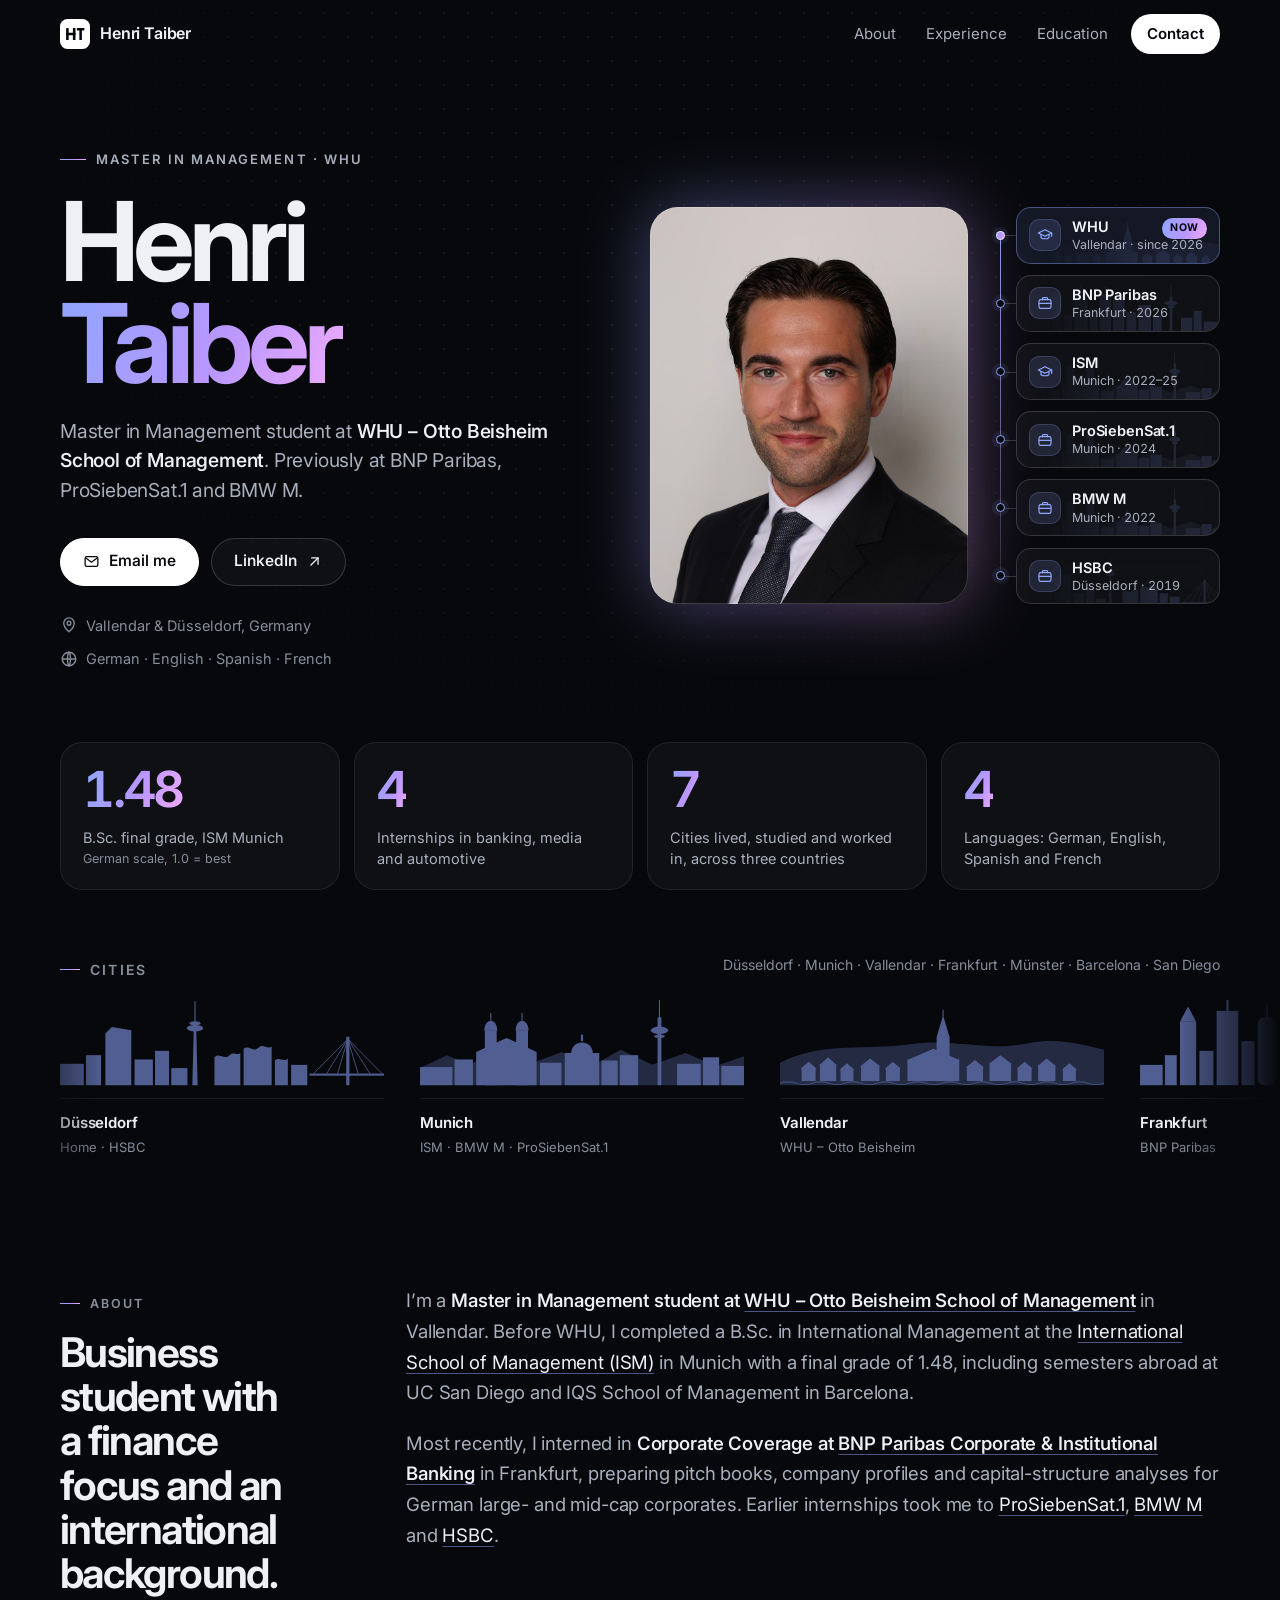
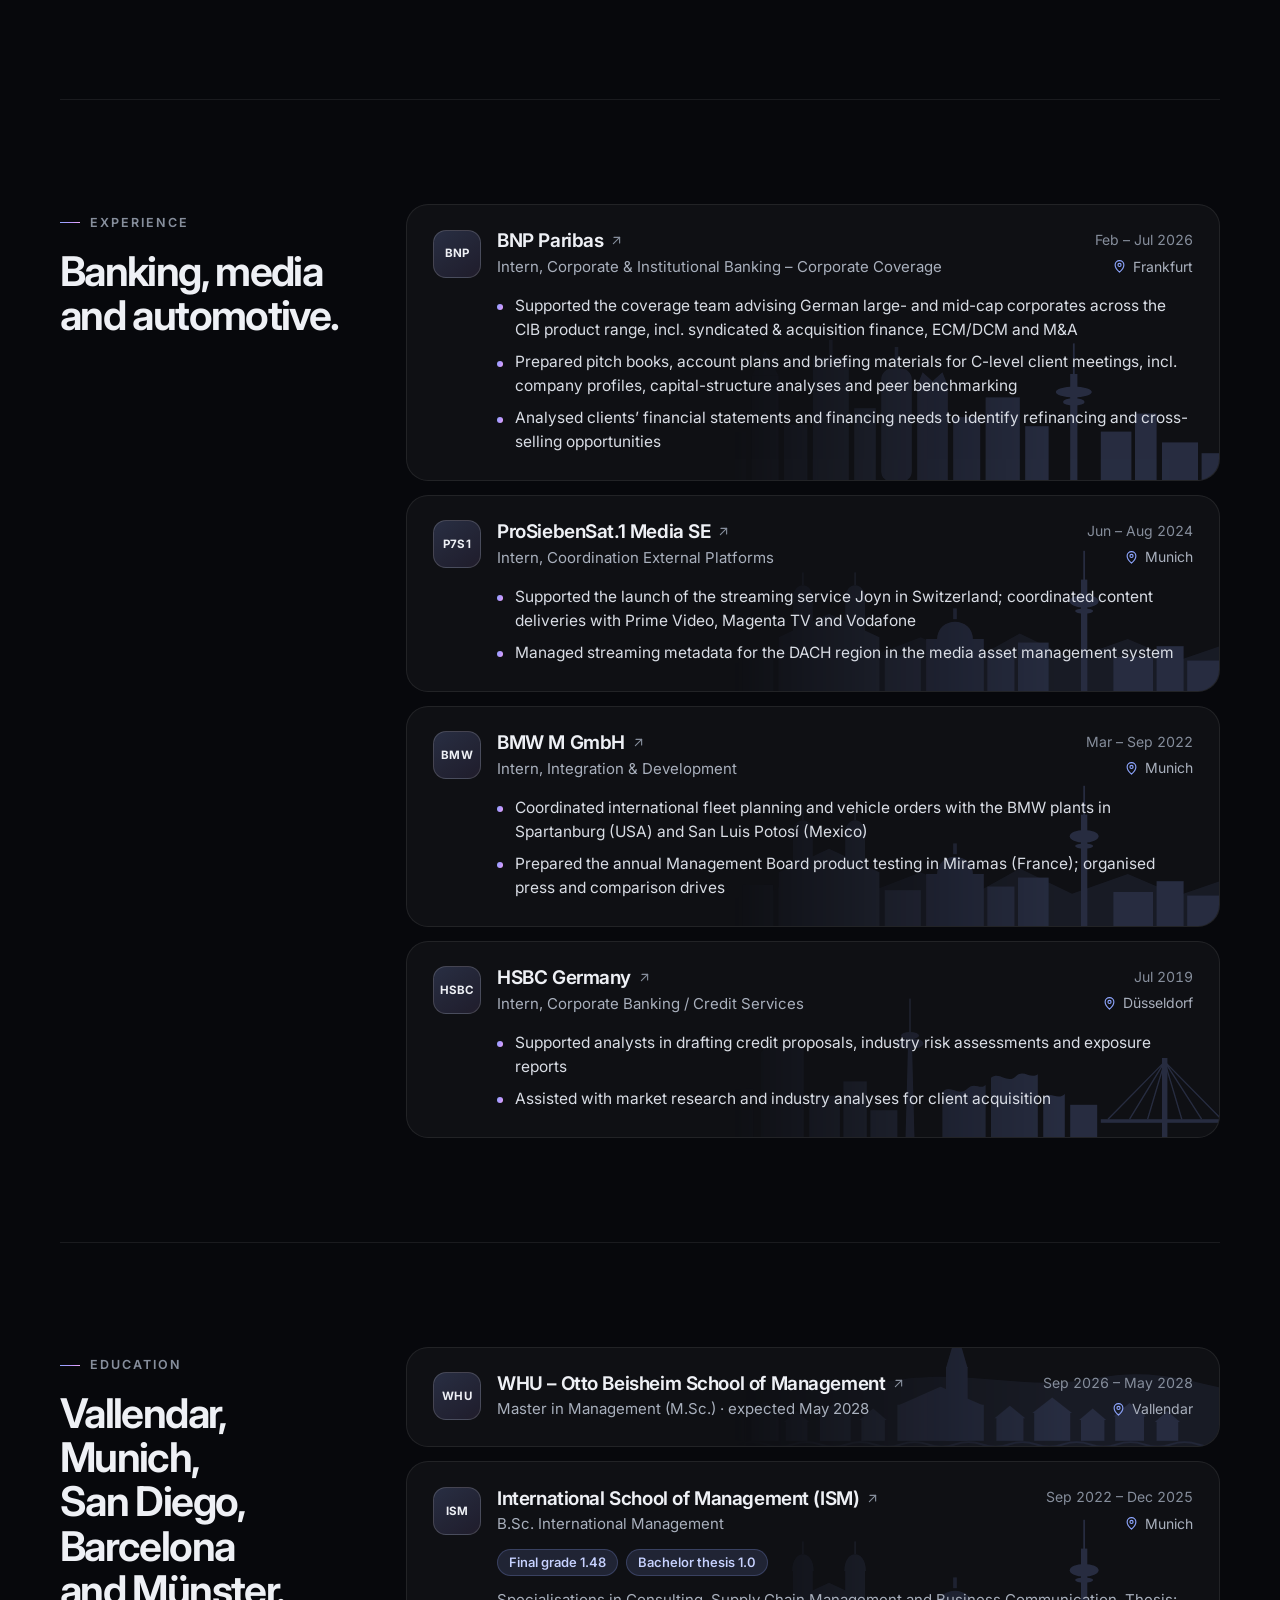
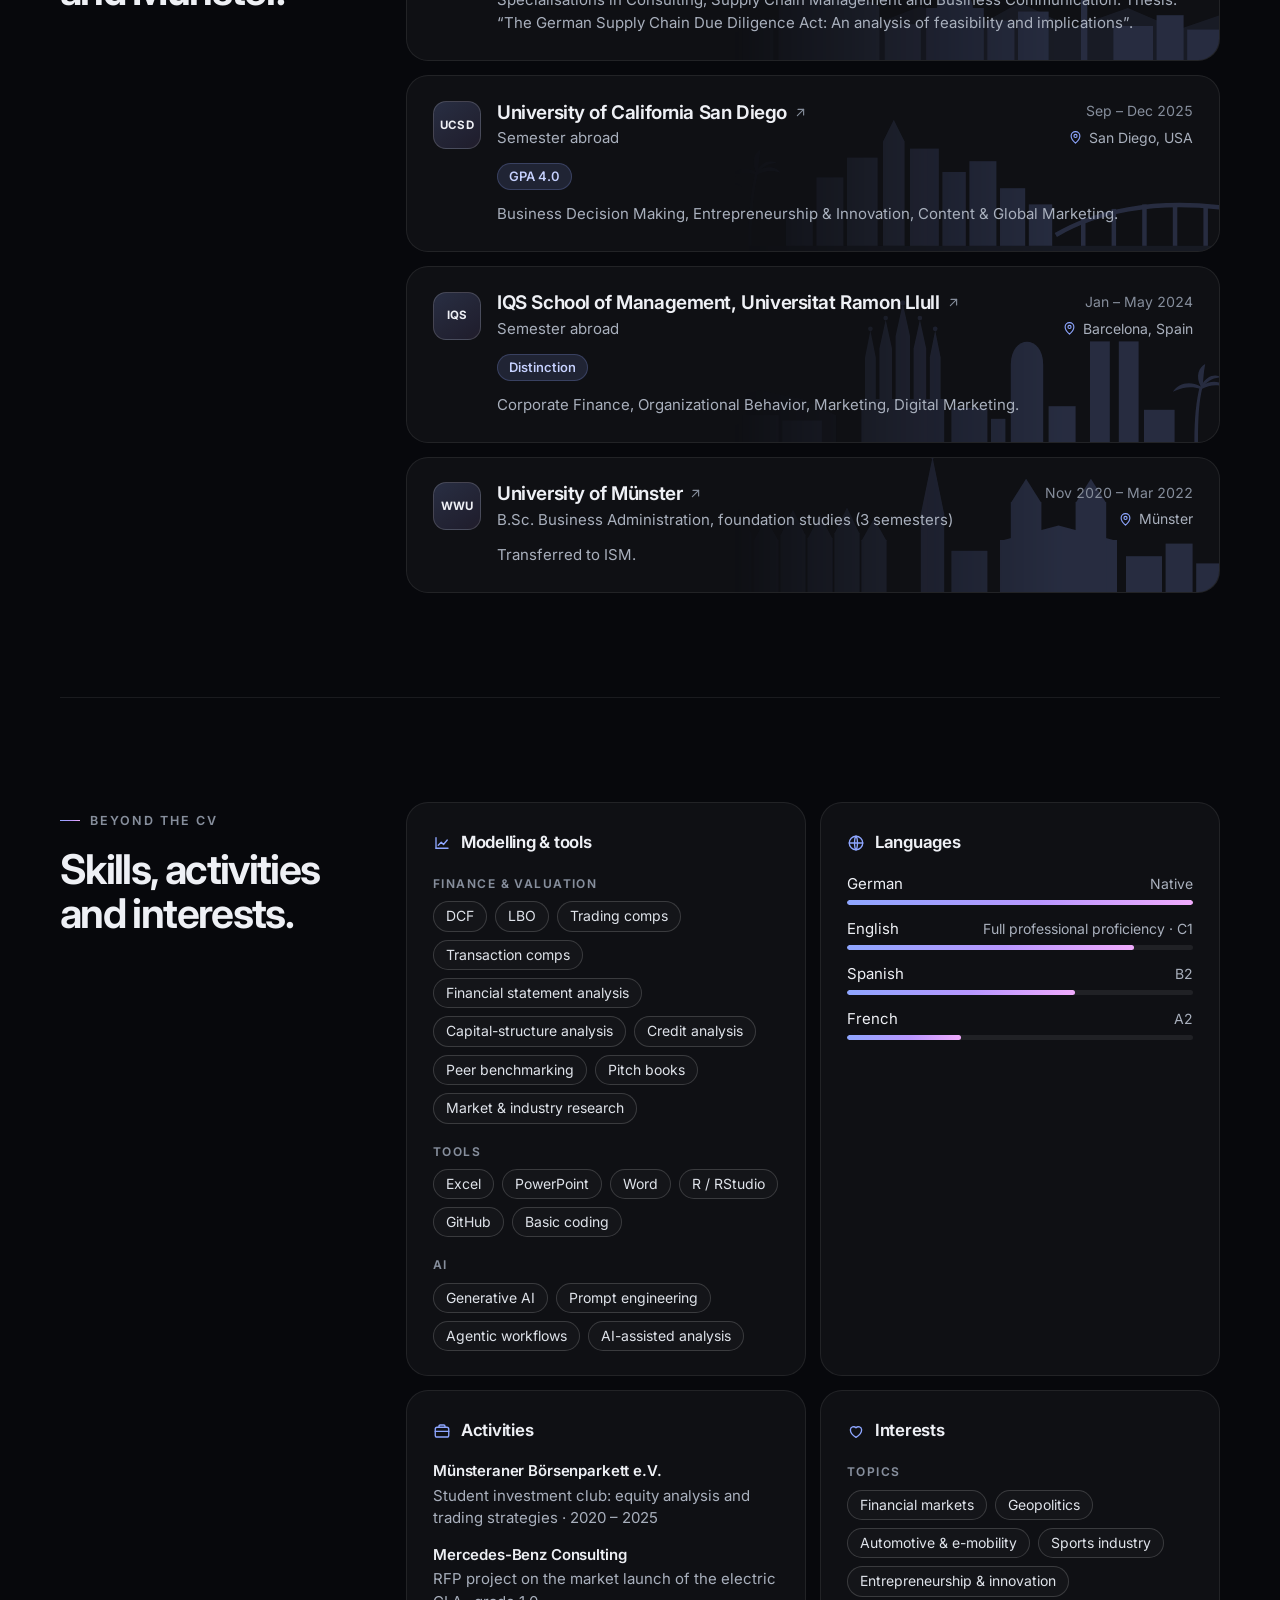
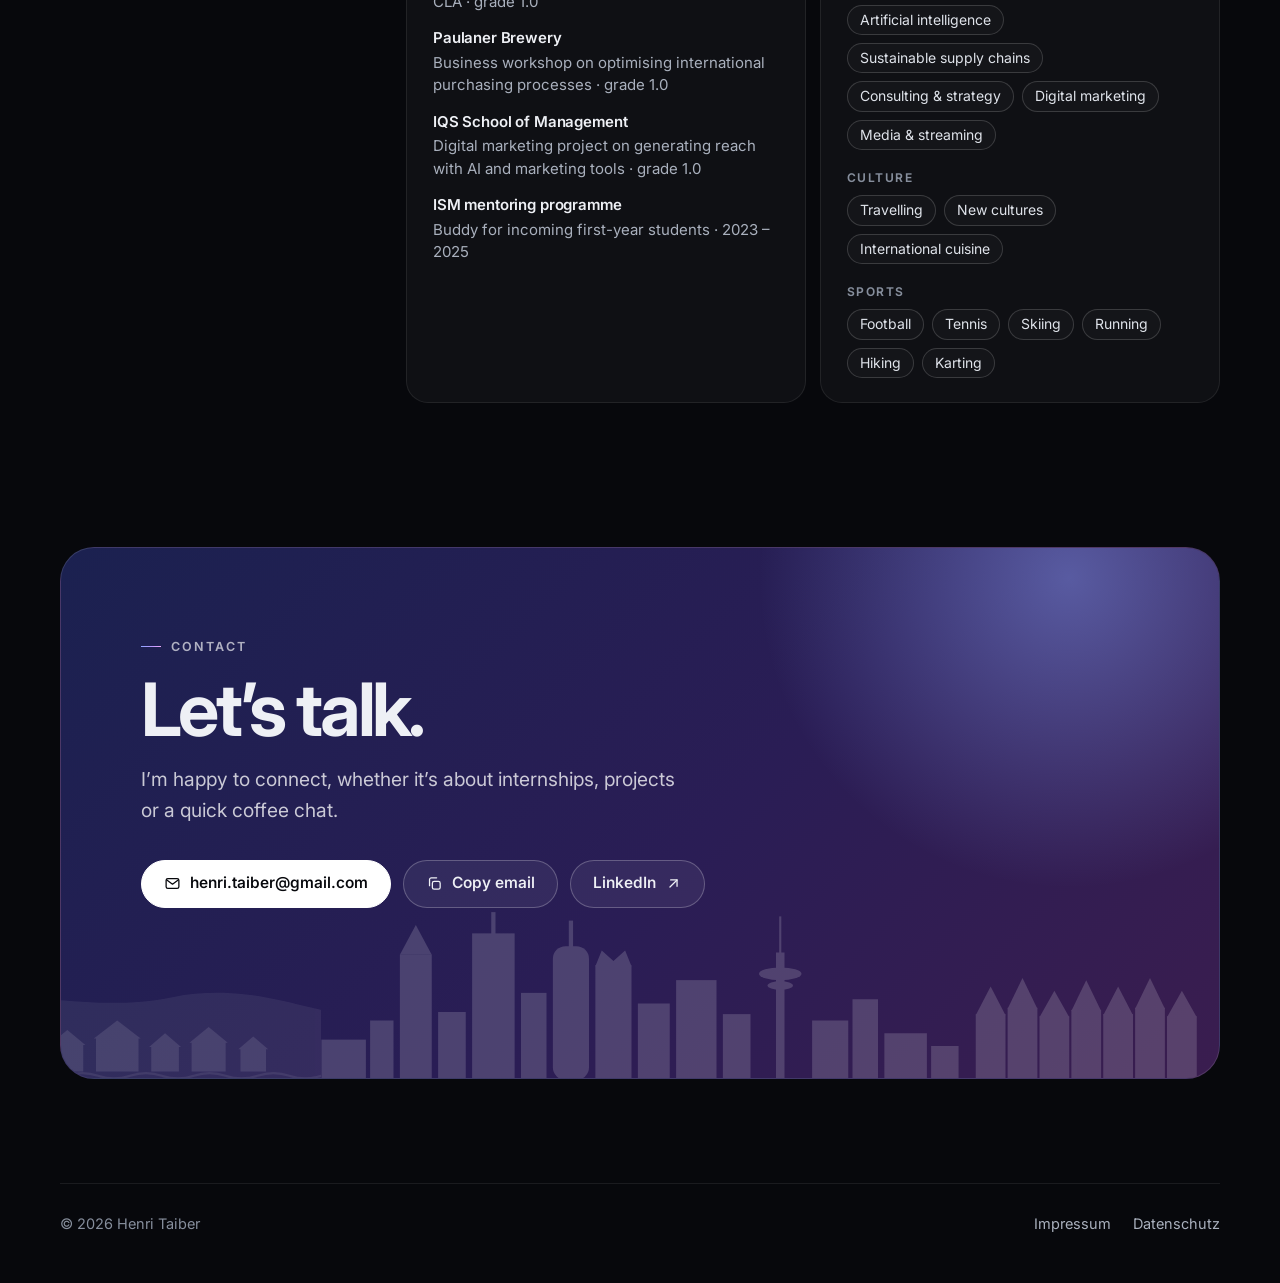
==== commit 7c2347e4: "Add files via upload" ====
--- a/index.html
+++ b/index.html
@@ -44,12 +44,12 @@
       "description": "Master in Management (M.Sc.) student at WHU – Otto Beisheim School of Management.",
       "email": "mailto:henri.taiber@gmail.com",
       "sameAs": ["https://www.linkedin.com/in/henri-taiber-848b151b9/"],
-      "affiliation": { "@type": "CollegeOrUniversity", "name": "WHU – Otto Beisheim School of Management" },
+      "affiliation": { "@type": "CollegeOrUniversity", "name": "WHU – Otto Beisheim School of Management", "url": "https://www.whu.edu/en/" },
       "alumniOf": [
-        { "@type": "CollegeOrUniversity", "name": "International School of Management (ISM)" },
-        { "@type": "CollegeOrUniversity", "name": "University of California San Diego" },
-        { "@type": "CollegeOrUniversity", "name": "IQS School of Management, Universitat Ramon Llull" },
-        { "@type": "CollegeOrUniversity", "name": "University of Münster" }
+        { "@type": "CollegeOrUniversity", "name": "International School of Management (ISM)", "url": "https://en.ism.de/" },
+        { "@type": "CollegeOrUniversity", "name": "University of California San Diego", "url": "https://ucsd.edu/" },
+        { "@type": "CollegeOrUniversity", "name": "IQS School of Management, Universitat Ramon Llull", "url": "https://iqs.edu/en/" },
+        { "@type": "CollegeOrUniversity", "name": "University of Münster", "url": "https://www.uni-muenster.de/en/" }
       ],
       "knowsLanguage": ["de", "en", "es", "fr"]
     }
@@ -116,6 +116,7 @@
     .skip-link:focus { top: 16px; }
     .visually-hidden { position: absolute !important; width: 1px; height: 1px; padding: 0; margin: -1px; overflow: hidden; clip: rect(0 0 0 0); white-space: nowrap; border: 0; }
     .grad-text { background: var(--grad); -webkit-background-clip: text; background-clip: text; color: transparent; }
+    .nowrap { white-space: nowrap; }
 
     /* ---------- Header ---------- */
     .site-header { position: sticky; top: 0; z-index: 50; border-bottom: 1px solid transparent; transition: background-color .3s ease, border-color .3s ease; }
@@ -151,7 +152,7 @@
       -webkit-mask-image: radial-gradient(ellipse 70% 65% at 50% 20%, #000 25%, transparent 75%);
       mask-image: radial-gradient(ellipse 70% 65% at 50% 20%, #000 25%, transparent 75%);
     }
-    .hero-grid { display: grid; grid-template-columns: minmax(0, 1.3fr) minmax(0, 0.7fr); gap: 64px; align-items: center; }
+    .hero-grid { display: grid; grid-template-columns: minmax(0, 1fr) auto; gap: 56px; align-items: center; }
     .kicker { display: inline-flex; align-items: center; gap: 10px; font-size: 13px; font-weight: 600; letter-spacing: .16em; text-transform: uppercase; color: var(--muted); }
     .kicker::before { content: ""; width: 26px; height: 1px; background: var(--grad); }
     .hero h1 { margin: 20px 0 22px; font-size: clamp(3.3rem, 8.6vw, 6.9rem); line-height: .93; letter-spacing: -0.055em; font-weight: 680; }
@@ -162,22 +163,57 @@
     .hero-meta { display: flex; flex-wrap: wrap; gap: 10px 22px; margin: 28px 0 0; padding: 0; list-style: none; color: var(--faint); font-size: 14.5px; }
     .hero-meta li { display: inline-flex; align-items: center; gap: 8px; }
 
-    .portrait-wrap { position: relative; justify-self: end; width: 100%; max-width: 410px; margin: 0; }
+    /* Portrait + career rail ("hero visual") */
+    .hero-visual { display: grid; grid-template-columns: 318px 226px; gap: 26px; align-items: center; justify-self: end; }
+    .portrait-wrap { position: relative; width: 100%; margin: 0; }
     .portrait-wrap::before {
       content: ""; position: absolute; inset: -2px; z-index: -1; border-radius: 30px;
       background: var(--grad); filter: blur(34px); opacity: .38;
     }
     .portrait-wrap::after { content: ""; position: absolute; inset: 0; border-radius: 28px; border: 1px solid rgba(255,255,255,.18); pointer-events: none; }
     .portrait { width: 100%; aspect-ratio: 4 / 5; object-fit: cover; border-radius: 28px; background: var(--solid); }
-    .portrait-badge {
-      position: absolute; left: -28px; bottom: 30px; display: flex; align-items: center; gap: 12px;
-      padding: 12px 16px 12px 12px; border-radius: 16px; font-size: 14px; line-height: 1.3;
-      background: rgba(15, 18, 24, 0.78); -webkit-backdrop-filter: blur(12px); backdrop-filter: blur(12px);
-      border: 1px solid var(--line-2); box-shadow: 0 20px 40px -18px rgba(0,0,0,.8);
-    }
-    .badge-icon { display: grid; place-items: center; width: 36px; height: 36px; border-radius: 10px; background: rgba(142, 166, 255, .16); color: var(--accent); }
-    .portrait-badge strong { display: block; font-weight: 620; letter-spacing: -0.01em; }
-    .portrait-badge small { display: block; font-size: 13px; color: var(--faint); }
+
+    .rail { --node: 27px; position: relative; align-self: stretch; display: flex; flex-direction: column; justify-content: space-between; gap: 8px; list-style: none; margin: 0; padding: 0 0 0 22px; }
+    .rail::before, .rail::after { content: ""; position: absolute; top: var(--node); bottom: var(--node); pointer-events: none; }
+    .rail::before { left: 6px; width: 1px; background: linear-gradient(to bottom, rgba(142, 166, 255, .95), rgba(184, 151, 255, .55) 55%, rgba(240, 171, 252, .14)); }
+    .rail::after {
+      left: 5px; width: 3px; border-radius: 3px; background-repeat: no-repeat; background-size: 100% 300%;
+      background-image: linear-gradient(to bottom, transparent 0 43%, rgba(255, 255, 255, .95) 50%, transparent 57% 100%);
+      animation: rail-flow 5.5s ease-in-out infinite;
+    }
+    @keyframes rail-flow { from { background-position: 0 100%; } to { background-position: 0 0; } }
+    .rail-item { position: relative; }
+    .rail-item::before {
+      content: ""; position: absolute; left: -20px; top: 50%; width: 9px; height: 9px; margin-top: -4.5px; border-radius: 50%;
+      background: var(--bg); border: 1.5px solid var(--accent); box-shadow: 0 0 0 4px rgba(142, 166, 255, .08);
+    }
+    .rail-item::after { content: ""; position: absolute; left: -11px; top: 50%; width: 11px; height: 1px; background: var(--line-2); }
+    .rail-item.is-now::before { background: var(--grad); border-color: rgba(255, 255, 255, .7); animation: now-pulse 2.6s ease-out infinite; }
+    @keyframes now-pulse {
+      0% { box-shadow: 0 0 0 0 rgba(142, 166, 255, .6), 0 0 12px rgba(142, 166, 255, .8); }
+      75%, 100% { box-shadow: 0 0 0 10px rgba(142, 166, 255, 0), 0 0 12px rgba(142, 166, 255, .8); }
+    }
+    .rail-chip {
+      position: relative; overflow: hidden; isolation: isolate; display: flex; align-items: center; gap: 11px; padding: 10px 12px;
+      border-radius: 15px; text-decoration: none; color: var(--text); background: rgba(255, 255, 255, .04); border: 1px solid var(--line-2);
+      -webkit-backdrop-filter: blur(10px); backdrop-filter: blur(10px);
+      transition: transform .25s ease, border-color .25s ease, background-color .25s ease;
+    }
+    .rail-chip:hover { transform: translateX(4px); border-color: rgba(142, 166, 255, .45); background-color: rgba(142, 166, 255, .08); }
+    .is-now .rail-chip { border-color: rgba(142, 166, 255, .42); background-color: rgba(142, 166, 255, .1); }
+    .rail-ico { flex: none; display: grid; place-items: center; width: 32px; height: 32px; border-radius: 10px; color: var(--accent); background: rgba(142, 166, 255, .14); border: 1px solid rgba(142, 166, 255, .22); }
+    .rail-ico .icon { width: 16px; height: 16px; }
+    .rail-txt { min-width: 0; display: grid; gap: 1px; line-height: 1.25; }
+    .rail-txt b { font-size: 14.5px; font-weight: 620; letter-spacing: -0.01em; white-space: nowrap; }
+    .rail-txt small { font-size: 12.5px; color: var(--muted); white-space: nowrap; font-variant-numeric: tabular-nums; }
+    .rail-now { margin-left: auto; align-self: flex-start; padding: 2px 8px; border-radius: 99px; font-size: 10.5px; font-weight: 700; letter-spacing: .06em; text-transform: uppercase; color: #07080c; background: var(--grad); }
+    .rail-sky {
+      position: absolute; z-index: -1; right: -8px; bottom: -6px; width: 200px; height: auto; color: var(--sky); opacity: .15; pointer-events: none; transition: opacity .3s ease;
+      -webkit-mask-image: linear-gradient(to left, #000 30%, transparent 95%); mask-image: linear-gradient(to left, #000 30%, transparent 95%);
+    }
+    .rail-chip:hover .rail-sky { opacity: .3; }
+    .js .rail [data-reveal] { transform: translateX(14px); }
+    .js .rail [data-reveal].is-in { transform: none; }
 
     /* ---------- Stats ---------- */
     .stats { display: grid; grid-template-columns: repeat(4, minmax(0, 1fr)); gap: 14px; margin: 72px 0 0; padding: 0; list-style: none; }
@@ -195,8 +231,11 @@
       -webkit-mask-image: linear-gradient(90deg, transparent, #000 8%, #000 92%, transparent);
       mask-image: linear-gradient(90deg, transparent, #000 8%, #000 92%, transparent);
     }
-    .journey-track { display: flex; width: max-content; animation: drift 90s linear infinite; }
-    .journey-viewport:hover .journey-track { animation-play-state: paused; }
+    /* Starts aligned with the page content (Düsseldorf first) and drifts right → left */
+    .journey-track { --gutter: 24px; display: flex; width: max-content; margin-left: calc(max(var(--gutter), (100vw - var(--max)) / 2) - 18px); animation: drift 50s linear infinite; }
+    .js .journey-track { animation-play-state: paused; }
+    .js .journey.is-running .journey-track { animation-play-state: running; }
+    .journey-viewport:hover .journey-track, .js .journey.is-running .journey-viewport:hover .journey-track { animation-play-state: paused; }
     @keyframes drift { from { transform: translateX(0); } to { transform: translateX(-50%); } }
     .city-tile { flex: none; width: 360px; margin: 0; padding: 0 18px; }
     .city-tile svg { display: block; width: 100%; height: auto; color: var(--sky); opacity: .55; transition: opacity .3s ease; }
@@ -216,6 +255,11 @@
     .about-text p { font-size: clamp(1.08rem, 1.45vw, 1.24rem); line-height: 1.65; letter-spacing: -0.008em; color: var(--muted); }
     .about-text p + p { margin-top: 20px; }
     .about-text strong { color: var(--text); font-weight: 560; }
+    .about-text a {
+      color: var(--text); text-decoration: underline; text-decoration-color: rgba(142, 166, 255, .5); text-decoration-thickness: 1px; text-underline-offset: 4px;
+      transition: color .2s ease, text-decoration-color .2s ease;
+    }
+    .about-text a:hover { color: #c7d2ff; text-decoration-color: var(--accent); }
 
     /* ---------- Experience / education cards ---------- */
     .timeline { list-style: none; margin: 0; padding: 0; display: grid; gap: 14px; }
@@ -225,6 +269,7 @@
       transition: border-color .3s ease, background-color .3s ease, transform .3s ease;
     }
     .item:hover { border-color: var(--line-2); background: var(--surface-2); transform: translateY(-2px); }
+    .item:target { border-color: rgba(142, 166, 255, .5); box-shadow: 0 0 0 1px rgba(142, 166, 255, .22), 0 24px 60px -30px rgba(142, 166, 255, .55); }
     .item .sky {
       position: absolute; z-index: -1; right: -6px; bottom: -2px; width: min(540px, 88%); height: auto;
       color: var(--sky); opacity: .19; pointer-events: none; transition: opacity .35s ease;
@@ -240,6 +285,10 @@
     }
     .logo img { position: absolute; inset: 0; width: 100%; height: 100%; object-fit: contain; padding: 7px; background: #ffffff; }
     .item h3 { font-size: 1.18rem; line-height: 1.3; letter-spacing: -0.022em; font-weight: 640; }
+    .item h3 a { color: inherit; text-decoration: none; text-underline-offset: 4px; text-decoration-thickness: 1px; text-decoration-color: rgba(142, 166, 255, .6); }
+    .item h3 a:hover { text-decoration-line: underline; }
+    .item h3 .ext { width: 15px; height: 15px; margin-left: 6px; vertical-align: -1px; color: var(--faint); transition: transform .2s ease, color .2s ease; }
+    .item h3 a:hover .ext, .item h3 a:focus-visible .ext { color: var(--accent); transform: translate(2px, -2px); }
     .item-role { margin-top: 2px; color: var(--muted); font-size: 15px; line-height: 1.45; }
     .item-meta { display: grid; justify-items: end; gap: 4px; font-size: 14px; color: var(--faint); white-space: nowrap; font-variant-numeric: tabular-nums; }
     .city { display: inline-flex; align-items: center; gap: 6px; color: var(--muted); }
@@ -296,17 +345,26 @@
     .js [data-reveal].is-in { opacity: 1; transform: none; }
 
     /* ---------- Responsive ---------- */
+    @media (max-width: 1180px) {
+      .hero-grid { gap: 40px; }
+      .hero-visual { grid-template-columns: 276px 206px; gap: 20px; }
+      .rail { --node: 25px; gap: 6px; }
+      .rail-chip { padding: 8px 10px; gap: 9px; }
+      .rail-ico { width: 30px; height: 30px; }
+      .rail-txt b { font-size: 14px; }
+      .rail-txt small { font-size: 12px; }
+    }
+    @media (max-width: 980px) {
+      .hero { padding-top: 32px; }
+      .hero-grid { grid-template-columns: minmax(0, 1fr); gap: 40px; }
+      .hero-visual { order: -1; justify-self: start; grid-template-columns: 280px 232px; gap: 24px; }
+    }
     @media (max-width: 960px) {
-      .hero-grid { gap: 48px; }
       .section-grid { grid-template-columns: minmax(0, 1fr); gap: 28px; }
       .section-head { position: static; }
       .stats { grid-template-columns: repeat(2, minmax(0, 1fr)); }
     }
     @media (max-width: 820px) {
-      .hero { padding-top: 28px; }
-      .hero-grid { grid-template-columns: minmax(0, 1fr); gap: 36px; }
-      .portrait-wrap { order: -1; justify-self: start; max-width: 300px; }
-      .portrait-badge { left: auto; right: -18px; bottom: 18px; }
       .section { padding: 80px 0; }
       .bento { grid-template-columns: minmax(0, 1fr); }
       .nav-links li:not(:last-child) { display: none; }
@@ -314,9 +372,24 @@
     @media (max-width: 640px) {
       body { font-size: 16px; }
       .container { width: calc(100% - 32px); }
-      .portrait-wrap { max-width: 210px; }
-      .portrait-badge { right: -36px; padding: 10px 12px 10px 10px; font-size: 13px; }
-      .badge-icon { width: 32px; height: 32px; }
+      .hero { padding-top: 20px; }
+      .hero-grid { gap: 30px; }
+      .hero-visual { justify-self: stretch; grid-template-columns: minmax(0, 1fr) minmax(0, .9fr); gap: 12px; }
+      .portrait, .portrait-wrap::after { border-radius: 22px; }
+      .portrait-wrap::before { border-radius: 24px; filter: blur(24px); }
+      .rail { --node: 15px; gap: 6px; padding-left: 18px; }
+      .rail::before { left: 5px; }
+      .rail::after { left: 4px; }
+      .rail-item::before { left: -17px; width: 8px; height: 8px; margin-top: -4px; }
+      .rail-item::after { left: -9px; width: 9px; }
+      .rail-chip { padding: 6px 10px; gap: 8px; border-radius: 11px; }
+      .rail-chip:hover { transform: none; }
+      .rail-ico, .rail-city { display: none; }
+      .rail-txt { flex: 1; display: flex; align-items: baseline; justify-content: space-between; gap: 8px; }
+      .rail-txt b { font-size: 13px; }
+      .rail-txt small { font-size: 11.5px; }
+      .rail-now { align-self: center; padding: 1px 6px; font-size: 9.5px; }
+      .rail-sky { width: 140px; bottom: -4px; }
       .hero-actions .btn { flex: 1 1 auto; }
       .stat { padding: 18px 16px; }
       .item { padding: 20px 18px 22px; }
@@ -325,20 +398,33 @@
       .item-meta { grid-column: 1 / -1; display: flex; flex-wrap: wrap; gap: 4px 16px; justify-items: start; }
       .item ul, .item-note, .tags { margin-left: 0; }
       .card { padding: 22px 20px; }
+      .journey-viewport { -webkit-mask-image: linear-gradient(90deg, transparent, #000 3%, #000 88%, transparent); mask-image: linear-gradient(90deg, transparent, #000 3%, #000 88%, transparent); }
+      .journey-track { --gutter: 16px; animation-duration: 38s; }
       .city-tile { width: 270px; }
       .contact-actions .btn { flex: 1 1 100%; }
       .contact { padding-bottom: 72px; }
+    }
+    @media (max-width: 430px) {
+      .rail-txt small { display: none; }
+    }
+    @media (max-width: 374px) {
+      .rail { gap: 4px; }
+      .rail-chip { padding: 5px 8px; }
     }
 
     /* ---------- Motion & print ---------- */
     @media (prefers-reduced-motion: reduce) {
       html { scroll-behavior: auto; }
       .journey-track { animation: none; }
-      .js [data-reveal] { opacity: 1; transform: none; transition: none; }
-      .btn, .item { transition: none; }
+      .journey-viewport { overflow-x: auto; -webkit-mask-image: none; mask-image: none; }
+      .city-tile.dup { display: none; }
+      .rail::after { display: none; }
+      .rail-item.is-now::before { animation: none; box-shadow: 0 0 0 4px rgba(142, 166, 255, .16), 0 0 12px rgba(142, 166, 255, .8); }
+      .js [data-reveal], .js .rail [data-reveal] { opacity: 1; transform: none; transition: none; }
+      .btn, .item, .rail-chip { transition: none; }
     }
     @media print {
-      .site-header, .hero-actions, .contact-actions, .skip-link, .journey { display: none !important; }
+      .site-header, .hero-actions, .contact-actions, .skip-link, .journey, .rail { display: none !important; }
       body { background: #fff; color: #000; }
       body::before { display: none; }
       .js [data-reveal] { opacity: 1 !important; transform: none !important; }
@@ -595,17 +681,22 @@
             </ul>
           </div>
 
-          <figure class="portrait-wrap" data-reveal style="--d:120ms">
-            <!-- PHOTO: to change it, upload a new photo named exactly henri-taiber-960.jpg into assets/img (it replaces the old one).
-                 object-position moves the crop: first value = left/right, second value = up/down (lower = shows more of the top). -->
-            <img class="portrait" src="assets/img/henri-taiber-960.jpg" width="960" height="1200" alt="Portrait of Henri Taiber" fetchpriority="high" style="object-position: 50% 25%">
-            <figcaption class="portrait-badge">
-              <span class="badge-icon" aria-hidden="true">
-                <svg class="icon" viewBox="0 0 24 24"><path d="m2 9 10-5 10 5-10 5z"/><path d="M6 11v5c3 2.2 9 2.2 12 0v-5"/><path d="M22 9v5"/></svg>
-              </span>
-              <span><strong>WHU · Master in Management</strong><small>Class of 2028</small></span>
-            </figcaption>
-          </figure>
+          <div class="hero-visual">
+            <figure class="portrait-wrap" data-reveal style="--d:120ms">
+              <!-- PHOTO: to change it, upload a new photo named exactly henri-taiber-960.jpg into assets/img (it replaces the old one).
+                   object-position moves the crop: first value = left/right, second value = up/down (lower = shows more of the top). -->
+              <img class="portrait" src="assets/img/henri-taiber-960.jpg" width="960" height="1200" alt="Portrait of Henri Taiber" fetchpriority="high" style="object-position: 50% 25%">
+            </figure>
+            <!-- CAREER RAIL: stations next to the photo, most recent first; each one jumps to its card further down -->
+            <ol class="rail" aria-label="Career path, most recent first">
+              <li class="rail-item is-now" data-reveal style="--d:200ms"><a class="rail-chip" href="#edu-whu"><span class="rail-ico" aria-hidden="true"><svg class="icon" viewBox="0 0 24 24" aria-hidden="true"><path d="m2 9 10-5 10 5-10 5z"/><path d="M6 11v5c3 2.2 9 2.2 12 0v-5"/><path d="M22 9v5"/></svg></span><span class="rail-txt"><b>WHU</b><small><span class="rail-city">Vallendar · </span>since 2026</small></span><span class="rail-now">Now</span><svg class="rail-sky" viewBox="0 0 600 160" aria-hidden="true" focusable="false"><use href="#sky-vallendar" width="600" height="160"/></svg></a></li>
+              <li class="rail-item" data-reveal style="--d:270ms"><a class="rail-chip" href="#exp-bnp"><span class="rail-ico" aria-hidden="true"><svg class="icon" viewBox="0 0 24 24" aria-hidden="true"><rect x="3" y="7" width="18" height="13" rx="2.5"/><path d="M8 7V5.5A1.5 1.5 0 0 1 9.5 4h5A1.5 1.5 0 0 1 16 5.5V7"/><path d="M3 12.5h18"/></svg></span><span class="rail-txt"><b>BNP Paribas</b><small><span class="rail-city">Frankfurt · </span>2026</small></span><svg class="rail-sky" viewBox="0 0 600 160" aria-hidden="true" focusable="false"><use href="#sky-frankfurt" width="600" height="160"/></svg></a></li>
+              <li class="rail-item" data-reveal style="--d:340ms"><a class="rail-chip" href="#edu-ism"><span class="rail-ico" aria-hidden="true"><svg class="icon" viewBox="0 0 24 24" aria-hidden="true"><path d="m2 9 10-5 10 5-10 5z"/><path d="M6 11v5c3 2.2 9 2.2 12 0v-5"/><path d="M22 9v5"/></svg></span><span class="rail-txt"><b>ISM</b><small><span class="rail-city">Munich · </span>2022–25</small></span><svg class="rail-sky" viewBox="0 0 600 160" aria-hidden="true" focusable="false"><use href="#sky-munich" width="600" height="160"/></svg></a></li>
+              <li class="rail-item" data-reveal style="--d:410ms"><a class="rail-chip" href="#exp-p7s1"><span class="rail-ico" aria-hidden="true"><svg class="icon" viewBox="0 0 24 24" aria-hidden="true"><rect x="3" y="7" width="18" height="13" rx="2.5"/><path d="M8 7V5.5A1.5 1.5 0 0 1 9.5 4h5A1.5 1.5 0 0 1 16 5.5V7"/><path d="M3 12.5h18"/></svg></span><span class="rail-txt"><b>ProSiebenSat.1</b><small><span class="rail-city">Munich · </span>2024</small></span><svg class="rail-sky" viewBox="0 0 600 160" aria-hidden="true" focusable="false"><use href="#sky-munich" width="600" height="160"/></svg></a></li>
+              <li class="rail-item" data-reveal style="--d:480ms"><a class="rail-chip" href="#exp-bmw"><span class="rail-ico" aria-hidden="true"><svg class="icon" viewBox="0 0 24 24" aria-hidden="true"><rect x="3" y="7" width="18" height="13" rx="2.5"/><path d="M8 7V5.5A1.5 1.5 0 0 1 9.5 4h5A1.5 1.5 0 0 1 16 5.5V7"/><path d="M3 12.5h18"/></svg></span><span class="rail-txt"><b>BMW M</b><small><span class="rail-city">Munich · </span>2022</small></span><svg class="rail-sky" viewBox="0 0 600 160" aria-hidden="true" focusable="false"><use href="#sky-munich" width="600" height="160"/></svg></a></li>
+              <li class="rail-item" data-reveal style="--d:550ms"><a class="rail-chip" href="#exp-hsbc"><span class="rail-ico" aria-hidden="true"><svg class="icon" viewBox="0 0 24 24" aria-hidden="true"><rect x="3" y="7" width="18" height="13" rx="2.5"/><path d="M8 7V5.5A1.5 1.5 0 0 1 9.5 4h5A1.5 1.5 0 0 1 16 5.5V7"/><path d="M3 12.5h18"/></svg></span><span class="rail-txt"><b>HSBC</b><small><span class="rail-city">Düsseldorf · </span>2019</small></span><svg class="rail-sky" viewBox="0 0 600 160" aria-hidden="true" focusable="false"><use href="#sky-duesseldorf" width="600" height="160"/></svg></a></li>
+            </ol>
+          </div>
         </div>
 
         <ul class="stats" aria-label="At a glance">
@@ -632,24 +723,24 @@
       <div class="journey" data-reveal>
         <div class="container journey-head">
           <p class="eyebrow">Cities</p>
-          <p>Düsseldorf → Münster → Munich → Barcelona → San Diego → Frankfurt → Vallendar</p>
+          <p>Düsseldorf · Munich · Vallendar · Frankfurt · Münster · Barcelona · San Diego</p>
         </div>
-        <div class="journey-viewport">
+        <div class="journey-viewport" role="region" aria-label="City skylines">
           <div class="journey-track">
             <figure class="city-tile"><svg class="city-sky" viewBox="0 0 600 160" aria-hidden="true" focusable="false"><use href="#sky-duesseldorf" width="600" height="160"/></svg><figcaption><b>Düsseldorf</b><span>Home · HSBC</span></figcaption></figure>
+            <figure class="city-tile"><svg class="city-sky" viewBox="0 0 600 160" aria-hidden="true" focusable="false"><use href="#sky-munich" width="600" height="160"/></svg><figcaption><b>Munich</b><span>ISM · BMW M · ProSiebenSat.1</span></figcaption></figure>
+            <figure class="city-tile"><svg class="city-sky" viewBox="0 0 600 160" aria-hidden="true" focusable="false"><use href="#sky-vallendar" width="600" height="160"/></svg><figcaption><b>Vallendar</b><span>WHU – Otto Beisheim</span></figcaption></figure>
+            <figure class="city-tile"><svg class="city-sky" viewBox="0 0 600 160" aria-hidden="true" focusable="false"><use href="#sky-frankfurt" width="600" height="160"/></svg><figcaption><b>Frankfurt</b><span>BNP Paribas</span></figcaption></figure>
             <figure class="city-tile"><svg class="city-sky" viewBox="0 0 600 160" aria-hidden="true" focusable="false"><use href="#sky-muenster" width="600" height="160"/></svg><figcaption><b>Münster</b><span>University of Münster · Börsenparkett</span></figcaption></figure>
-            <figure class="city-tile"><svg class="city-sky" viewBox="0 0 600 160" aria-hidden="true" focusable="false"><use href="#sky-munich" width="600" height="160"/></svg><figcaption><b>Munich</b><span>ISM · BMW M · ProSiebenSat.1</span></figcaption></figure>
             <figure class="city-tile"><svg class="city-sky" viewBox="0 0 600 160" aria-hidden="true" focusable="false"><use href="#sky-barcelona" width="600" height="160"/></svg><figcaption><b>Barcelona</b><span>IQS School of Management</span></figcaption></figure>
             <figure class="city-tile"><svg class="city-sky" viewBox="0 0 600 160" aria-hidden="true" focusable="false"><use href="#sky-sandiego" width="600" height="160"/></svg><figcaption><b>San Diego</b><span>UC San Diego</span></figcaption></figure>
-            <figure class="city-tile"><svg class="city-sky" viewBox="0 0 600 160" aria-hidden="true" focusable="false"><use href="#sky-frankfurt" width="600" height="160"/></svg><figcaption><b>Frankfurt</b><span>BNP Paribas</span></figcaption></figure>
-            <figure class="city-tile"><svg class="city-sky" viewBox="0 0 600 160" aria-hidden="true" focusable="false"><use href="#sky-vallendar" width="600" height="160"/></svg><figcaption><b>Vallendar</b><span>WHU – Otto Beisheim</span></figcaption></figure>
-            <figure class="city-tile" aria-hidden="true"><svg class="city-sky" viewBox="0 0 600 160" aria-hidden="true" focusable="false"><use href="#sky-duesseldorf" width="600" height="160"/></svg><figcaption><b>Düsseldorf</b><span>Home · HSBC</span></figcaption></figure>
-            <figure class="city-tile" aria-hidden="true"><svg class="city-sky" viewBox="0 0 600 160" aria-hidden="true" focusable="false"><use href="#sky-muenster" width="600" height="160"/></svg><figcaption><b>Münster</b><span>University of Münster · Börsenparkett</span></figcaption></figure>
-            <figure class="city-tile" aria-hidden="true"><svg class="city-sky" viewBox="0 0 600 160" aria-hidden="true" focusable="false"><use href="#sky-munich" width="600" height="160"/></svg><figcaption><b>Munich</b><span>ISM · BMW M · ProSiebenSat.1</span></figcaption></figure>
-            <figure class="city-tile" aria-hidden="true"><svg class="city-sky" viewBox="0 0 600 160" aria-hidden="true" focusable="false"><use href="#sky-barcelona" width="600" height="160"/></svg><figcaption><b>Barcelona</b><span>IQS School of Management</span></figcaption></figure>
-            <figure class="city-tile" aria-hidden="true"><svg class="city-sky" viewBox="0 0 600 160" aria-hidden="true" focusable="false"><use href="#sky-sandiego" width="600" height="160"/></svg><figcaption><b>San Diego</b><span>UC San Diego</span></figcaption></figure>
-            <figure class="city-tile" aria-hidden="true"><svg class="city-sky" viewBox="0 0 600 160" aria-hidden="true" focusable="false"><use href="#sky-frankfurt" width="600" height="160"/></svg><figcaption><b>Frankfurt</b><span>BNP Paribas</span></figcaption></figure>
-            <figure class="city-tile" aria-hidden="true"><svg class="city-sky" viewBox="0 0 600 160" aria-hidden="true" focusable="false"><use href="#sky-vallendar" width="600" height="160"/></svg><figcaption><b>Vallendar</b><span>WHU – Otto Beisheim</span></figcaption></figure>
+            <figure class="city-tile dup" aria-hidden="true"><svg class="city-sky" viewBox="0 0 600 160" aria-hidden="true" focusable="false"><use href="#sky-duesseldorf" width="600" height="160"/></svg><figcaption><b>Düsseldorf</b><span>Home · HSBC</span></figcaption></figure>
+            <figure class="city-tile dup" aria-hidden="true"><svg class="city-sky" viewBox="0 0 600 160" aria-hidden="true" focusable="false"><use href="#sky-munich" width="600" height="160"/></svg><figcaption><b>Munich</b><span>ISM · BMW M · ProSiebenSat.1</span></figcaption></figure>
+            <figure class="city-tile dup" aria-hidden="true"><svg class="city-sky" viewBox="0 0 600 160" aria-hidden="true" focusable="false"><use href="#sky-vallendar" width="600" height="160"/></svg><figcaption><b>Vallendar</b><span>WHU – Otto Beisheim</span></figcaption></figure>
+            <figure class="city-tile dup" aria-hidden="true"><svg class="city-sky" viewBox="0 0 600 160" aria-hidden="true" focusable="false"><use href="#sky-frankfurt" width="600" height="160"/></svg><figcaption><b>Frankfurt</b><span>BNP Paribas</span></figcaption></figure>
+            <figure class="city-tile dup" aria-hidden="true"><svg class="city-sky" viewBox="0 0 600 160" aria-hidden="true" focusable="false"><use href="#sky-muenster" width="600" height="160"/></svg><figcaption><b>Münster</b><span>University of Münster · Börsenparkett</span></figcaption></figure>
+            <figure class="city-tile dup" aria-hidden="true"><svg class="city-sky" viewBox="0 0 600 160" aria-hidden="true" focusable="false"><use href="#sky-barcelona" width="600" height="160"/></svg><figcaption><b>Barcelona</b><span>IQS School of Management</span></figcaption></figure>
+            <figure class="city-tile dup" aria-hidden="true"><svg class="city-sky" viewBox="0 0 600 160" aria-hidden="true" focusable="false"><use href="#sky-sandiego" width="600" height="160"/></svg><figcaption><b>San Diego</b><span>UC San Diego</span></figcaption></figure>
           </div>
         </div>
       </div>
@@ -663,8 +754,8 @@
           <h2 id="about-title">Business student with a finance focus and an international background.</h2>
         </div>
         <div class="about-text" data-reveal style="--d:100ms">
-          <p>I’m a <strong>Master in Management student at WHU – Otto Beisheim School of Management</strong> in Vallendar. Before WHU, I completed a B.Sc. in International Management at the International School of Management (ISM) in Munich with a final grade of 1.48, including semesters abroad at UC San Diego and IQS School of Management in Barcelona.</p>
-          <p>Most recently, I interned in <strong>Corporate Coverage at BNP Paribas Corporate &amp; Institutional Banking</strong> in Frankfurt, preparing pitch books, company profiles and capital-structure analyses for German large- and mid-cap corporates. Earlier internships took me to ProSiebenSat.1, BMW M and HSBC.</p>
+          <p>I’m a <strong>Master in Management student at <a href="https://www.whu.edu/en/" target="_blank" rel="noopener">WHU – Otto Beisheim School of Management<span class="visually-hidden"> (opens in a new tab)</span></a></strong> in Vallendar. Before WHU, I completed a B.Sc. in International Management at the <a href="https://en.ism.de/" target="_blank" rel="noopener">International School of Management (ISM)<span class="visually-hidden"> (opens in a new tab)</span></a> in Munich with a final grade of 1.48, including semesters abroad at UC San Diego and IQS School of Management in Barcelona.</p>
+          <p>Most recently, I interned in <strong>Corporate Coverage at <a href="https://www.bnpparibas.de/en/" target="_blank" rel="noopener">BNP Paribas Corporate &amp; Institutional Banking<span class="visually-hidden"> (opens in a new tab)</span></a></strong> in Frankfurt, preparing pitch books, company profiles and capital-structure analyses for German large- and mid-cap corporates. Earlier internships took me to <a href="https://www.prosiebensat1.com/en" target="_blank" rel="noopener">ProSiebenSat.1<span class="visually-hidden"> (opens in a new tab)</span></a>, <a href="https://www.bmw-m.com/" target="_blank" rel="noopener">BMW&nbsp;M<span class="visually-hidden"> (opens in a new tab)</span></a> and <a href="https://www.hsbc.de/" target="_blank" rel="noopener">HSBC<span class="visually-hidden"> (opens in a new tab)</span></a>.</p>
         </div>
       </div>
     </section>
@@ -679,11 +770,11 @@
           <h2 id="experience-title">Banking, media and automotive.</h2>
         </div>
         <ol class="timeline">
-          <li class="item" data-reveal>
+          <li class="item" id="exp-bnp" data-reveal>
             <div class="item-head">
               <div class="logo" aria-hidden="true">BNP</div>
               <div>
-                <h3>BNP Paribas</h3>
+                <h3><a href="https://www.bnpparibas.de/en/" target="_blank" rel="noopener">BNP <span class="nowrap">Paribas<svg class="icon ext" viewBox="0 0 24 24" aria-hidden="true"><path d="M7 17 17 7"/><path d="M8 7h9v9"/></svg></span><span class="visually-hidden"> (opens in a new tab)</span></a></h3>
                 <p class="item-role">Intern, Corporate &amp; Institutional Banking – Corporate Coverage</p>
               </div>
               <div class="item-meta"><span class="when"><span>Feb –</span> <span>Jul 2026</span></span><span class="city"><svg class="icon" viewBox="0 0 24 24" aria-hidden="true"><path d="M12 21s-7-6.2-7-11.5a7 7 0 0 1 14 0C19 14.8 12 21 12 21z"/><circle cx="12" cy="9.5" r="2.5"/></svg>Frankfurt</span></div>
@@ -695,11 +786,11 @@
             </ul>
             <svg class="sky" viewBox="0 0 600 160" aria-hidden="true" focusable="false"><use href="#sky-frankfurt" width="600" height="160"/></svg>
           </li>
-          <li class="item" data-reveal>
+          <li class="item" id="exp-p7s1" data-reveal>
             <div class="item-head">
               <div class="logo" aria-hidden="true">P7S1</div>
               <div>
-                <h3>ProSiebenSat.1 Media SE</h3>
+                <h3><a href="https://www.prosiebensat1.com/en" target="_blank" rel="noopener">ProSiebenSat.1 Media <span class="nowrap">SE<svg class="icon ext" viewBox="0 0 24 24" aria-hidden="true"><path d="M7 17 17 7"/><path d="M8 7h9v9"/></svg></span><span class="visually-hidden"> (opens in a new tab)</span></a></h3>
                 <p class="item-role">Intern, Coordination External Platforms</p>
               </div>
               <div class="item-meta"><span class="when"><span>Jun –</span> <span>Aug 2024</span></span><span class="city"><svg class="icon" viewBox="0 0 24 24" aria-hidden="true"><path d="M12 21s-7-6.2-7-11.5a7 7 0 0 1 14 0C19 14.8 12 21 12 21z"/><circle cx="12" cy="9.5" r="2.5"/></svg>Munich</span></div>
@@ -710,11 +801,11 @@
             </ul>
             <svg class="sky" viewBox="0 0 600 160" aria-hidden="true" focusable="false"><use href="#sky-munich" width="600" height="160"/></svg>
           </li>
-          <li class="item" data-reveal>
+          <li class="item" id="exp-bmw" data-reveal>
             <div class="item-head">
               <div class="logo" aria-hidden="true">BMW</div>
               <div>
-                <h3>BMW M GmbH</h3>
+                <h3><a href="https://www.bmw-m.com/" target="_blank" rel="noopener">BMW M <span class="nowrap">GmbH<svg class="icon ext" viewBox="0 0 24 24" aria-hidden="true"><path d="M7 17 17 7"/><path d="M8 7h9v9"/></svg></span><span class="visually-hidden"> (opens in a new tab)</span></a></h3>
                 <p class="item-role">Intern, Integration &amp; Development</p>
               </div>
               <div class="item-meta"><span class="when"><span>Mar –</span> <span>Sep 2022</span></span><span class="city"><svg class="icon" viewBox="0 0 24 24" aria-hidden="true"><path d="M12 21s-7-6.2-7-11.5a7 7 0 0 1 14 0C19 14.8 12 21 12 21z"/><circle cx="12" cy="9.5" r="2.5"/></svg>Munich</span></div>
@@ -725,11 +816,11 @@
             </ul>
             <svg class="sky" viewBox="0 0 600 160" aria-hidden="true" focusable="false"><use href="#sky-munich" width="600" height="160"/></svg>
           </li>
-          <li class="item" data-reveal>
+          <li class="item" id="exp-hsbc" data-reveal>
             <div class="item-head">
               <div class="logo" aria-hidden="true">HSBC</div>
               <div>
-                <h3>HSBC Germany</h3>
+                <h3><a href="https://www.hsbc.de/" target="_blank" rel="noopener">HSBC <span class="nowrap">Germany<svg class="icon ext" viewBox="0 0 24 24" aria-hidden="true"><path d="M7 17 17 7"/><path d="M8 7h9v9"/></svg></span><span class="visually-hidden"> (opens in a new tab)</span></a></h3>
                 <p class="item-role">Intern, Corporate Banking / Credit Services</p>
               </div>
               <div class="item-meta"><span class="when"><span>Jul 2019</span></span><span class="city"><svg class="icon" viewBox="0 0 24 24" aria-hidden="true"><path d="M12 21s-7-6.2-7-11.5a7 7 0 0 1 14 0C19 14.8 12 21 12 21z"/><circle cx="12" cy="9.5" r="2.5"/></svg>Düsseldorf</span></div>
@@ -754,22 +845,22 @@
           <h2 id="education-title">Vallendar, Munich, San Diego, Barcelona and Münster.</h2>
         </div>
         <ol class="timeline">
-          <li class="item" data-reveal>
+          <li class="item" id="edu-whu" data-reveal>
             <div class="item-head">
               <div class="logo" aria-hidden="true">WHU</div>
               <div>
-                <h3>WHU – Otto Beisheim School of Management</h3>
+                <h3><a href="https://www.whu.edu/en/" target="_blank" rel="noopener">WHU – Otto Beisheim School of <span class="nowrap">Management<svg class="icon ext" viewBox="0 0 24 24" aria-hidden="true"><path d="M7 17 17 7"/><path d="M8 7h9v9"/></svg></span><span class="visually-hidden"> (opens in a new tab)</span></a></h3>
                 <p class="item-role">Master in Management (M.Sc.) · expected May 2028</p>
               </div>
               <div class="item-meta"><span class="when"><span>Sep 2026 –</span> <span>May 2028</span></span><span class="city"><svg class="icon" viewBox="0 0 24 24" aria-hidden="true"><path d="M12 21s-7-6.2-7-11.5a7 7 0 0 1 14 0C19 14.8 12 21 12 21z"/><circle cx="12" cy="9.5" r="2.5"/></svg>Vallendar</span></div>
             </div>
             <svg class="sky" viewBox="0 0 600 160" aria-hidden="true" focusable="false"><use href="#sky-vallendar" width="600" height="160"/></svg>
           </li>
-          <li class="item" data-reveal>
+          <li class="item" id="edu-ism" data-reveal>
             <div class="item-head">
               <div class="logo" aria-hidden="true">ISM</div>
               <div>
-                <h3>International School of Management (ISM)</h3>
+                <h3><a href="https://en.ism.de/" target="_blank" rel="noopener">International School of Management <span class="nowrap">(ISM)<svg class="icon ext" viewBox="0 0 24 24" aria-hidden="true"><path d="M7 17 17 7"/><path d="M8 7h9v9"/></svg></span><span class="visually-hidden"> (opens in a new tab)</span></a></h3>
                 <p class="item-role">B.Sc. International Management</p>
               </div>
               <div class="item-meta"><span class="when"><span>Sep 2022 –</span> <span>Dec 2025</span></span><span class="city"><svg class="icon" viewBox="0 0 24 24" aria-hidden="true"><path d="M12 21s-7-6.2-7-11.5a7 7 0 0 1 14 0C19 14.8 12 21 12 21z"/><circle cx="12" cy="9.5" r="2.5"/></svg>Munich</span></div>
@@ -778,11 +869,11 @@
             <p class="item-note">Specialisations in Consulting, Supply Chain Management and Business Communication. Thesis: “The German Supply Chain Due Diligence Act: An analysis of feasibility and implications”.</p>
             <svg class="sky" viewBox="0 0 600 160" aria-hidden="true" focusable="false"><use href="#sky-munich" width="600" height="160"/></svg>
           </li>
-          <li class="item" data-reveal>
+          <li class="item" id="edu-ucsd" data-reveal>
             <div class="item-head">
               <div class="logo" aria-hidden="true">UCSD</div>
               <div>
-                <h3>University of California San Diego</h3>
+                <h3><a href="https://ucsd.edu/" target="_blank" rel="noopener">University of California San <span class="nowrap">Diego<svg class="icon ext" viewBox="0 0 24 24" aria-hidden="true"><path d="M7 17 17 7"/><path d="M8 7h9v9"/></svg></span><span class="visually-hidden"> (opens in a new tab)</span></a></h3>
                 <p class="item-role">Semester abroad</p>
               </div>
               <div class="item-meta"><span class="when"><span>Sep –</span> <span>Dec 2025</span></span><span class="city"><svg class="icon" viewBox="0 0 24 24" aria-hidden="true"><path d="M12 21s-7-6.2-7-11.5a7 7 0 0 1 14 0C19 14.8 12 21 12 21z"/><circle cx="12" cy="9.5" r="2.5"/></svg>San Diego, USA</span></div>
@@ -791,11 +882,11 @@
             <p class="item-note">Business Decision Making, Entrepreneurship &amp; Innovation, Content &amp; Global Marketing.</p>
             <svg class="sky" viewBox="0 0 600 160" aria-hidden="true" focusable="false"><use href="#sky-sandiego" width="600" height="160"/></svg>
           </li>
-          <li class="item" data-reveal>
+          <li class="item" id="edu-iqs" data-reveal>
             <div class="item-head">
               <div class="logo" aria-hidden="true">IQS</div>
               <div>
-                <h3>IQS School of Management, Universitat Ramon Llull</h3>
+                <h3><a href="https://iqs.edu/en/" target="_blank" rel="noopener">IQS School of Management, Universitat Ramon <span class="nowrap">Llull<svg class="icon ext" viewBox="0 0 24 24" aria-hidden="true"><path d="M7 17 17 7"/><path d="M8 7h9v9"/></svg></span><span class="visually-hidden"> (opens in a new tab)</span></a></h3>
                 <p class="item-role">Semester abroad</p>
               </div>
               <div class="item-meta"><span class="when"><span>Jan –</span> <span>May 2024</span></span><span class="city"><svg class="icon" viewBox="0 0 24 24" aria-hidden="true"><path d="M12 21s-7-6.2-7-11.5a7 7 0 0 1 14 0C19 14.8 12 21 12 21z"/><circle cx="12" cy="9.5" r="2.5"/></svg>Barcelona, Spain</span></div>
@@ -804,11 +895,11 @@
             <p class="item-note">Corporate Finance, Organizational Behavior, Marketing, Digital Marketing.</p>
             <svg class="sky" viewBox="0 0 600 160" aria-hidden="true" focusable="false"><use href="#sky-barcelona" width="600" height="160"/></svg>
           </li>
-          <li class="item" data-reveal>
+          <li class="item" id="edu-wwu" data-reveal>
             <div class="item-head">
               <div class="logo" aria-hidden="true">WWU</div>
               <div>
-                <h3>University of Münster</h3>
+                <h3><a href="https://www.uni-muenster.de/en/" target="_blank" rel="noopener">University of <span class="nowrap">Münster<svg class="icon ext" viewBox="0 0 24 24" aria-hidden="true"><path d="M7 17 17 7"/><path d="M8 7h9v9"/></svg></span><span class="visually-hidden"> (opens in a new tab)</span></a></h3>
                 <p class="item-role">B.Sc. Business Administration, foundation studies (3 semesters)</p>
               </div>
               <div class="item-meta"><span class="when"><span>Nov 2020 –</span> <span>Mar 2022</span></span><span class="city"><svg class="icon" viewBox="0 0 24 24" aria-hidden="true"><path d="M12 21s-7-6.2-7-11.5a7 7 0 0 1 14 0C19 14.8 12 21 12 21z"/><circle cx="12" cy="9.5" r="2.5"/></svg>Münster</span></div>
@@ -844,7 +935,7 @@
             <h3><svg class="icon" viewBox="0 0 24 24" aria-hidden="true"><circle cx="12" cy="12" r="9"/><path d="M3 12h18"/><path d="M12 3c2.6 2.8 2.6 15.2 0 18"/><path d="M12 3c-2.6 2.8-2.6 15.2 0 18"/></svg>Languages</h3>
             <ul class="langs">
               <li><span>German</span><span class="level">Native</span><span class="meter" aria-hidden="true"><i style="width:100%"></i></span></li>
-              <li><span>English</span><span class="level">Fluent · C2</span><span class="meter" aria-hidden="true"><i style="width:95%"></i></span></li>
+              <li><span>English</span><span class="level">Full professional proficiency · C1</span><span class="meter" aria-hidden="true"><i style="width:83%"></i></span></li>
               <li><span>Spanish</span><span class="level">B2</span><span class="meter" aria-hidden="true"><i style="width:66%"></i></span></li>
               <li><span>French</span><span class="level">A2</span><span class="meter" aria-hidden="true"><i style="width:33%"></i></span></li>
             </ul>
@@ -896,7 +987,7 @@
             </a>
           </div>
           <p class="visually-hidden" aria-live="polite" data-copy-status></p>
-          <svg class="contact-sky" viewBox="0 0 4200 160" preserveAspectRatio="xMidYMax slice" aria-hidden="true" focusable="false"><use href="#sky-duesseldorf" x="0" y="0" width="600" height="160"/><use href="#sky-muenster" x="600" y="0" width="600" height="160"/><use href="#sky-munich" x="1200" y="0" width="600" height="160"/><use href="#sky-barcelona" x="1800" y="0" width="600" height="160"/><use href="#sky-sandiego" x="2400" y="0" width="600" height="160"/><use href="#sky-frankfurt" x="3000" y="0" width="600" height="160"/><use href="#sky-vallendar" x="3600" y="0" width="600" height="160"/></svg>
+          <svg class="contact-sky" viewBox="0 0 4200 160" preserveAspectRatio="xMidYMax slice" aria-hidden="true" focusable="false"><use href="#sky-duesseldorf" x="0" y="0" width="600" height="160"/><use href="#sky-munich" x="600" y="0" width="600" height="160"/><use href="#sky-vallendar" x="1200" y="0" width="600" height="160"/><use href="#sky-frankfurt" x="1800" y="0" width="600" height="160"/><use href="#sky-muenster" x="2400" y="0" width="600" height="160"/><use href="#sky-barcelona" x="3000" y="0" width="600" height="160"/><use href="#sky-sandiego" x="3600" y="0" width="600" height="160"/></svg>
         </div>
       </div>
     </section>
@@ -928,6 +1019,25 @@
         items.forEach(function (el) { io.observe(el); });
       } else {
         items.forEach(function (el) { el.classList.add('is-in'); });
+      }
+
+      // City strip: shows Düsseldorf, Munich, Vallendar first and only starts drifting once it is on screen
+      var journey = document.querySelector('.journey');
+      if (journey) {
+        if (reduce) {
+          var vp = journey.querySelector('.journey-viewport');
+          if (vp) vp.setAttribute('tabindex', '0');
+        } else if ('IntersectionObserver' in window) {
+          var jo = new IntersectionObserver(function (entries) {
+            if (entries.some(function (e) { return e.isIntersecting; })) {
+              jo.disconnect();
+              setTimeout(function () { journey.classList.add('is-running'); }, 900);
+            }
+          }, { threshold: 0.45 });
+          jo.observe(journey);
+        } else {
+          journey.classList.add('is-running');
+        }
       }
 
       var copy = document.querySelector('[data-copy]');
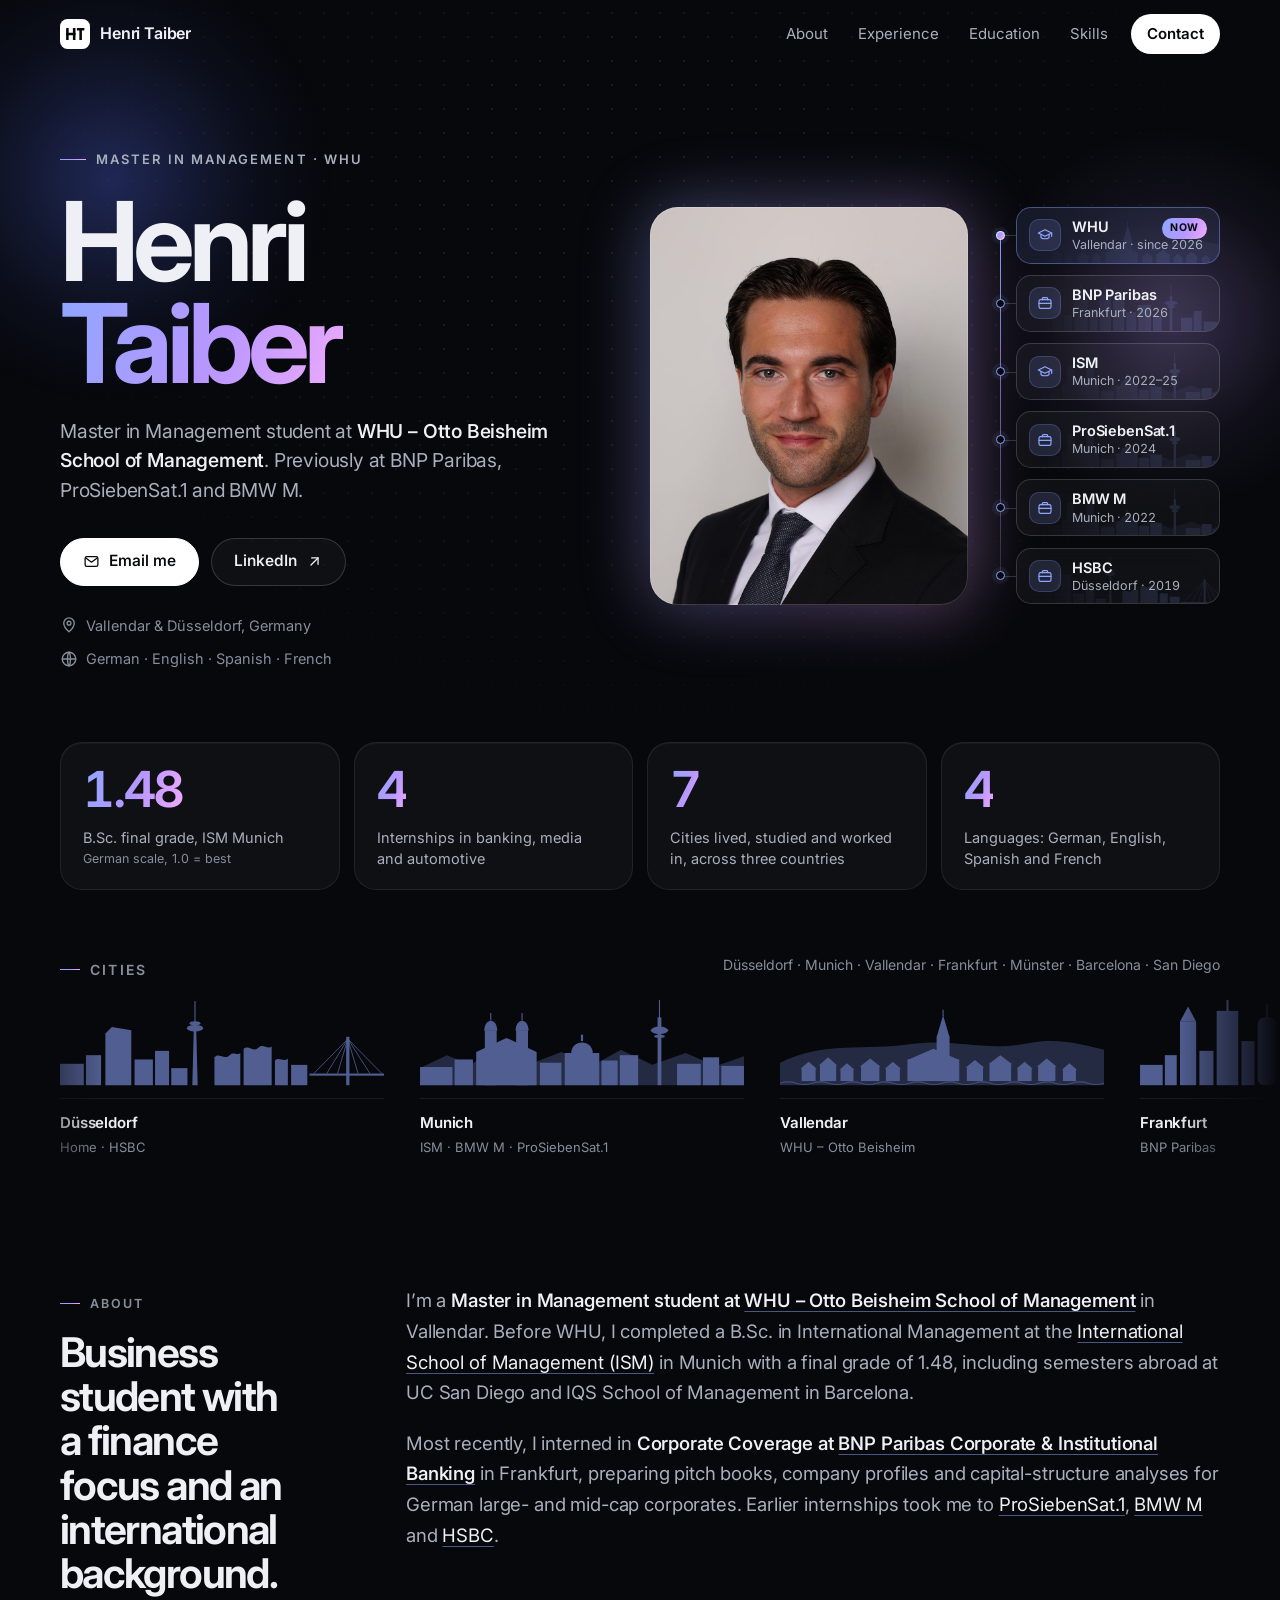
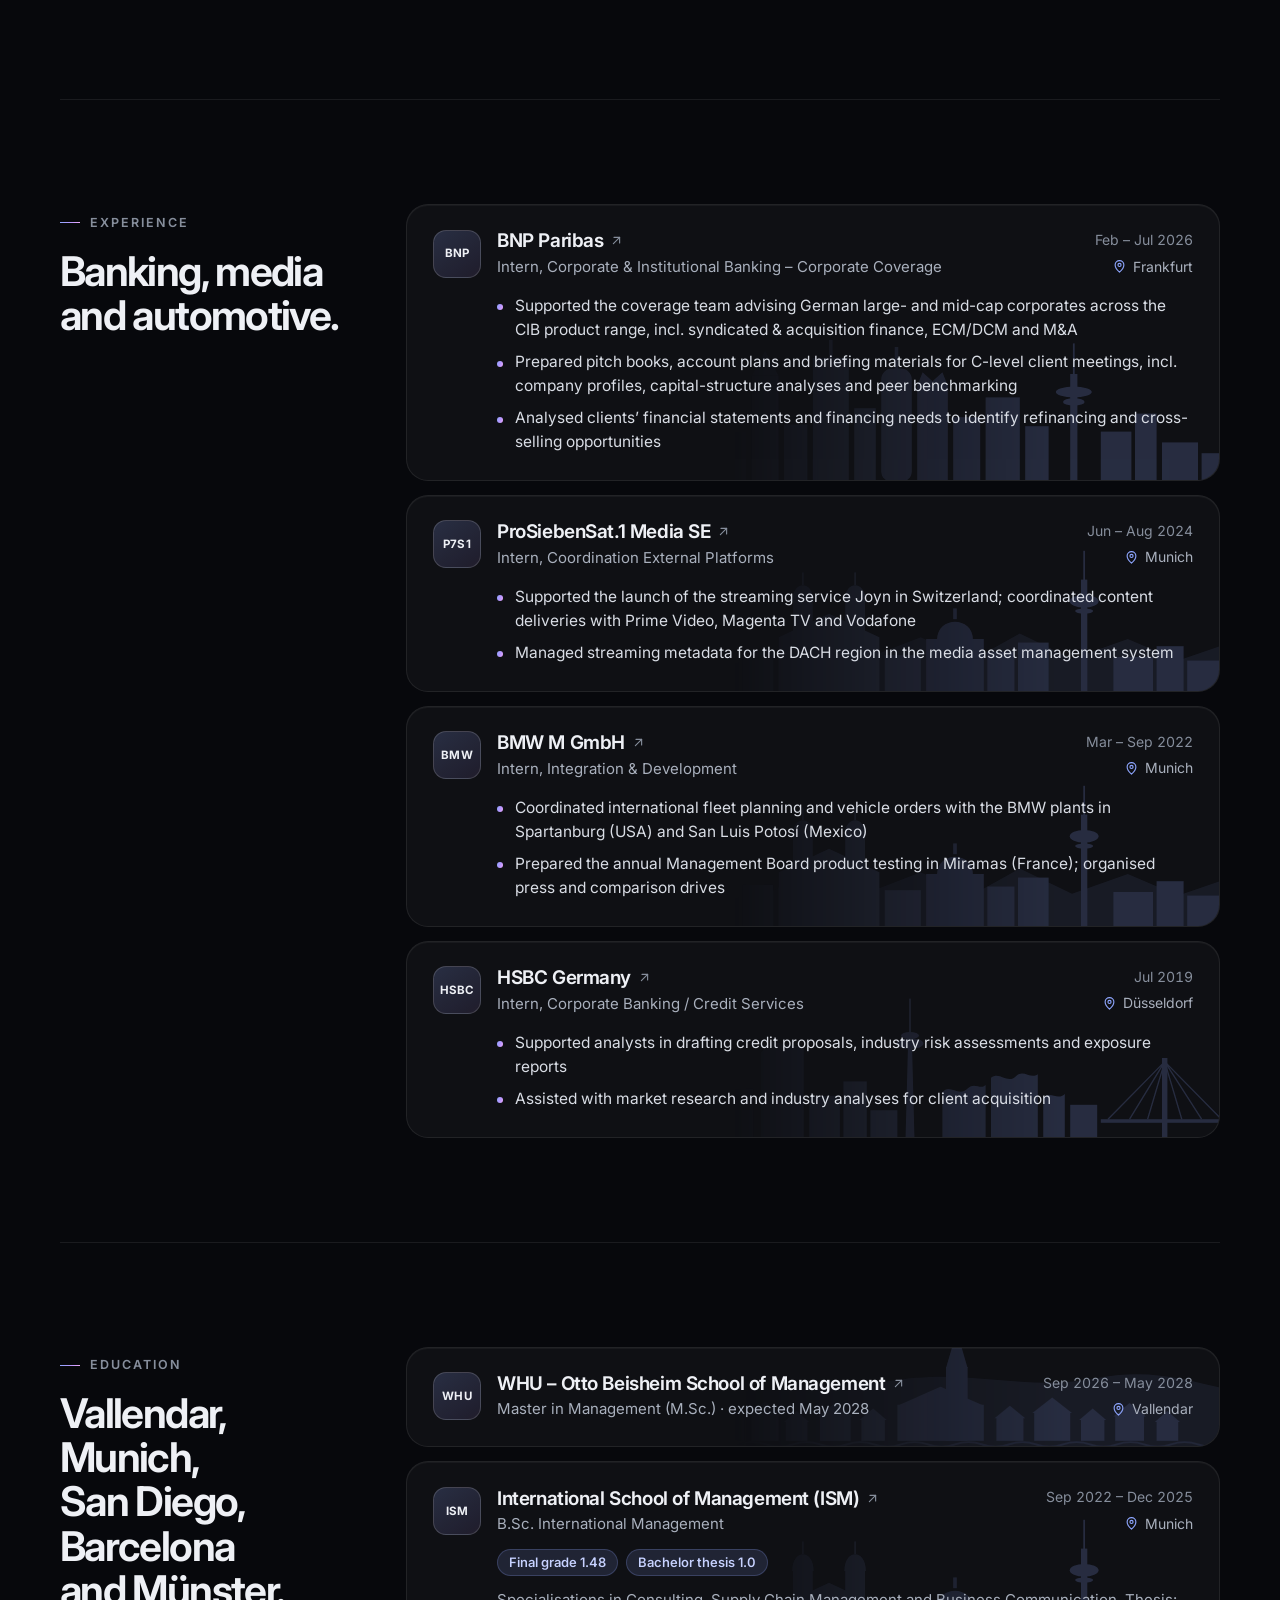
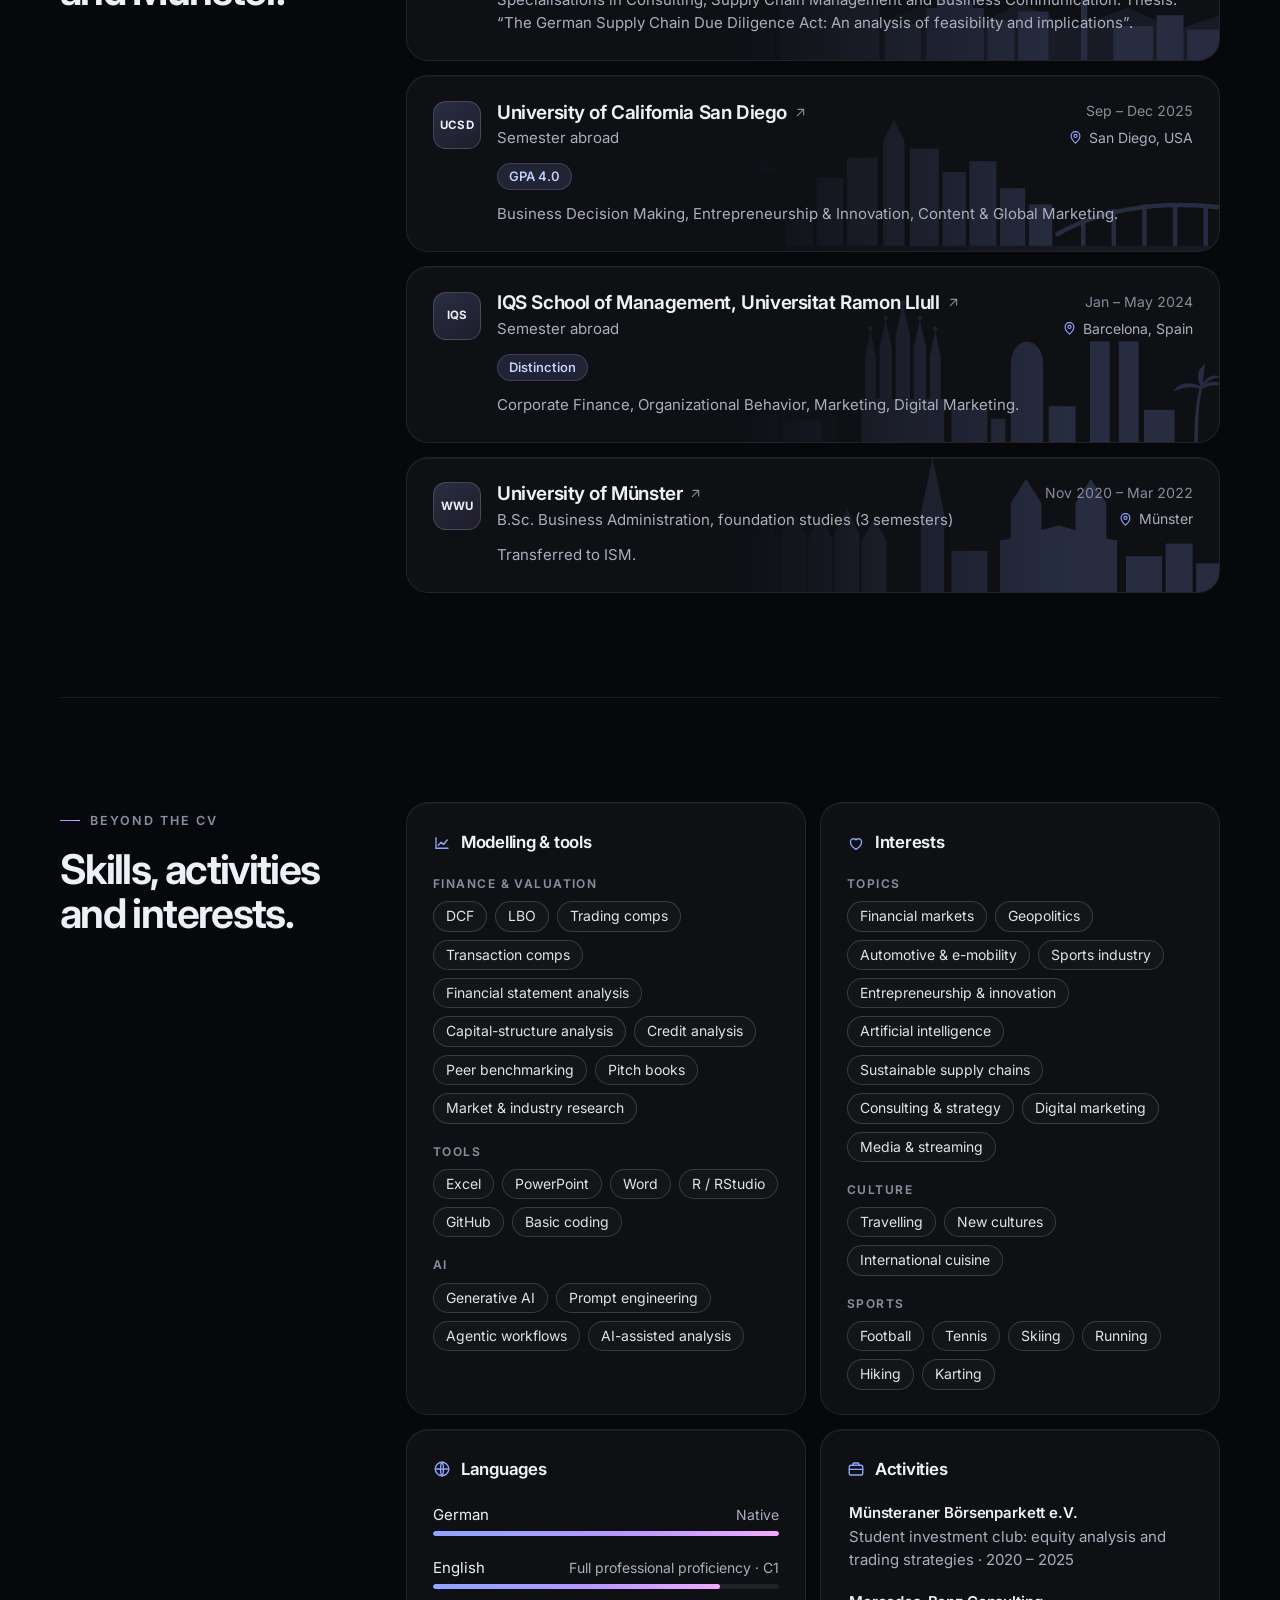
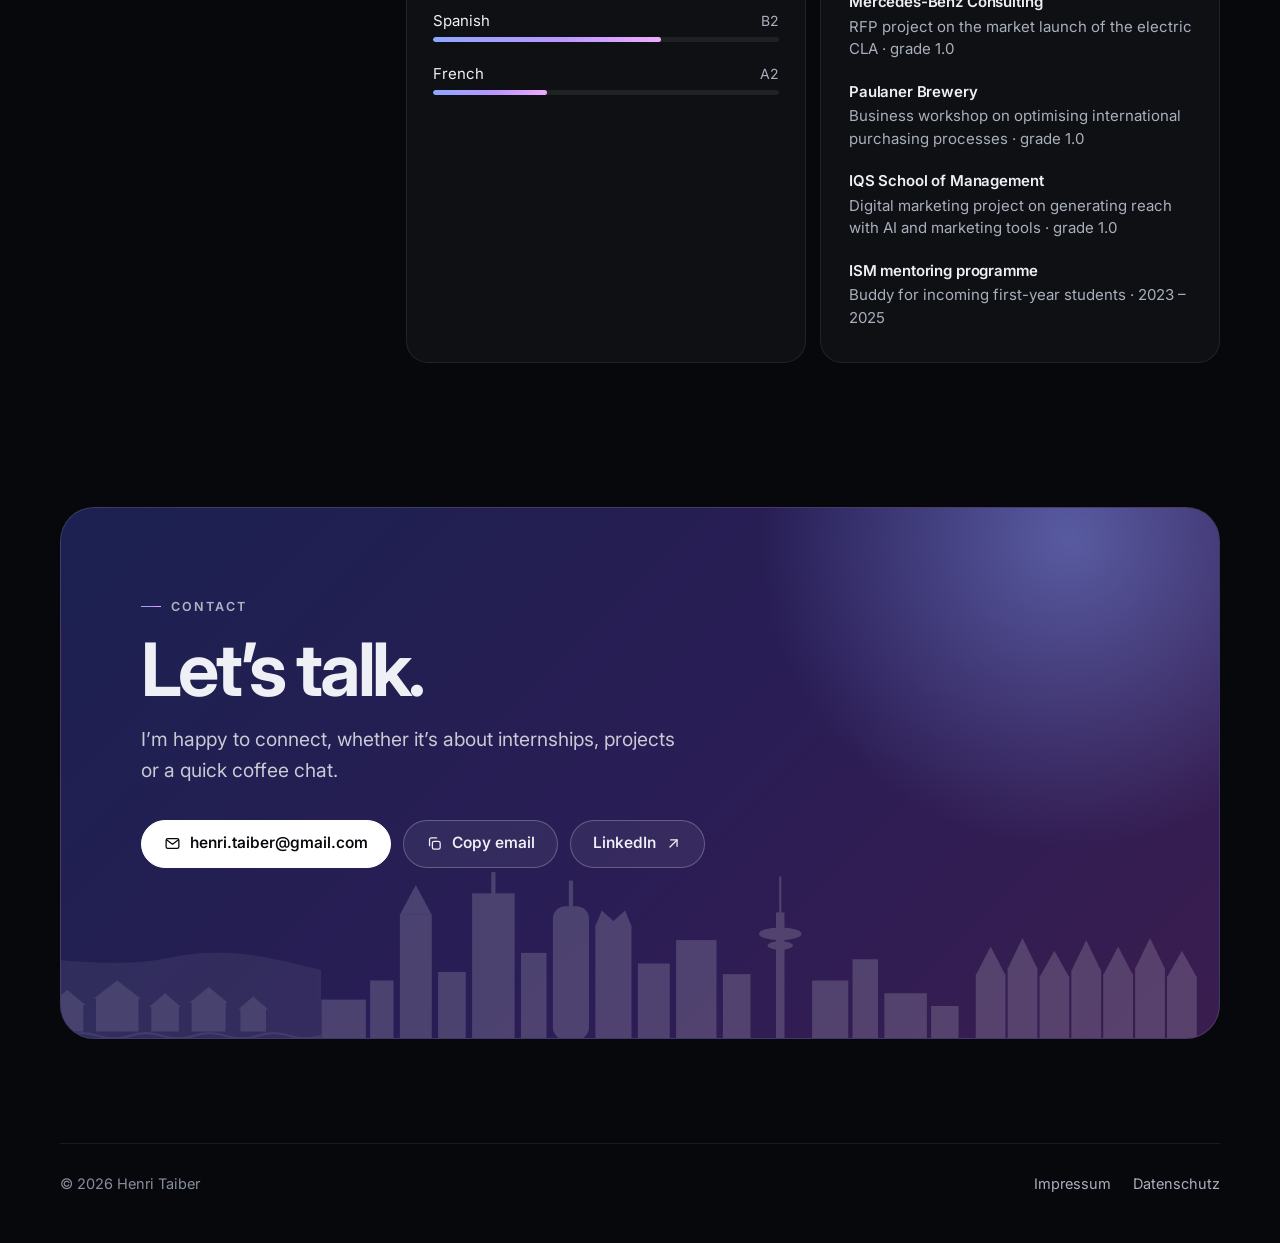
==== commit 4174b02f: "Add files via upload" ====
--- a/index.html
+++ b/index.html
@@ -87,6 +87,10 @@
       --radius: 22px;
       --max: 1160px;
       --font: "Inter", ui-sans-serif, system-ui, -apple-system, "Segoe UI", Roboto, "Helvetica Neue", Arial, sans-serif;
+      --ease: cubic-bezier(.2, .7, .2, 1);
+      --ease-out: cubic-bezier(.16, 1, .3, 1);
+      --hover-bg: rgba(255, 255, 255, 0.09);
+      --hover-line: rgba(255, 255, 255, 0.3);
     }
 
     /* ---------- Base ---------- */
@@ -127,21 +131,23 @@
     .brand-mark .bg { fill: #ffffff; }
     .brand-mark .fg { fill: #07080c; }
     .nav-links { display: flex; align-items: center; gap: 4px; list-style: none; margin: 0; padding: 0; }
-    .nav-links a { display: inline-block; text-decoration: none; color: var(--muted); font-size: 15px; padding: 8px 13px; border-radius: 999px; transition: color .2s ease, background-color .2s ease; }
-    .nav-links a:hover { color: var(--text); background: var(--surface-2); }
+    .nav-links a { display: inline-block; text-decoration: none; color: var(--muted); font-size: 15px; padding: 8px 13px; border-radius: 999px; transition: color .2s ease, background-color .2s ease, box-shadow .2s ease, transform .15s ease; }
+    .nav-links a:not(.nav-cta):hover, .nav-links a:not(.nav-cta).is-active { color: #ffffff; background: var(--hover-bg); }
+    .nav-links a:active { transform: scale(.96); }
     .nav-links .nav-cta { color: #07080c; background: #ffffff; font-weight: 600; margin-left: 6px; padding: 8px 16px; }
-    .nav-links .nav-cta:hover { color: #07080c; background: #ffffff; opacity: .88; }
+    .nav-links .nav-cta:hover { color: #07080c; background: #ffffff; box-shadow: 0 0 0 4px rgba(255, 255, 255, .16); }
 
     /* ---------- Buttons ---------- */
     .btn {
       display: inline-flex; align-items: center; justify-content: center; gap: 9px; min-height: 48px; padding: 0 22px;
       border-radius: 999px; font: inherit; font-size: 15.5px; font-weight: 560; text-decoration: none; cursor: pointer;
       border: 1px solid var(--line-2); background: var(--surface); color: var(--text);
-      transition: transform .2s ease, background-color .2s ease, border-color .2s ease, opacity .2s ease;
-    }
-    .btn:hover { transform: translateY(-1px); background: var(--surface-2); border-color: rgba(255,255,255,.26); }
+      transition: transform .2s var(--ease), background-color .2s ease, border-color .2s ease, box-shadow .25s ease, color .2s ease;
+    }
+    .btn:hover { transform: translateY(-1px); background: var(--hover-bg); border-color: var(--hover-line); color: #ffffff; }
+    .btn:active { transform: translateY(0) scale(.97); transition-duration: .08s; }
     .btn-primary { background: #ffffff; color: #07080c; border-color: #ffffff; }
-    .btn-primary:hover { background: #ffffff; opacity: .9; }
+    .btn-primary:hover { background: #ffffff; color: #07080c; box-shadow: 0 0 0 4px rgba(255, 255, 255, .16), 0 16px 36px -16px rgba(255, 255, 255, .6); }
     .btn .icon { width: 17px; height: 17px; }
 
     /* ---------- Hero ---------- */
@@ -152,6 +158,14 @@
       -webkit-mask-image: radial-gradient(ellipse 70% 65% at 50% 20%, #000 25%, transparent 75%);
       mask-image: radial-gradient(ellipse 70% 65% at 50% 20%, #000 25%, transparent 75%);
     }
+    /* Soft light orbs: drift slowly and lean away from the cursor (depth) */
+    .orbs { position: absolute; inset: -80px 0 0 0; z-index: -2; overflow: hidden; pointer-events: none; }
+    .orb-wrap { position: absolute; will-change: transform; transition: transform 1.2s var(--ease-out); }
+    .orb-wrap.a { left: -200px; top: -120px; transform: translate(calc(var(--px, 0) * -18px), calc(var(--py, 0) * -14px)); }
+    .orb-wrap.b { right: -160px; top: 60px; transform: translate(calc(var(--px, 0) * 24px), calc(var(--py, 0) * 18px)); }
+    .orb { width: 620px; height: 620px; border-radius: 50%; opacity: .55; animation: orb-drift 26s ease-in-out infinite alternate; background: radial-gradient(closest-side, rgba(88, 115, 255, .55), rgba(88, 115, 255, .12) 45%, transparent 72%); }
+    .orb-wrap.b .orb { width: 540px; height: 540px; animation-duration: 34s; animation-delay: -11s; background: radial-gradient(closest-side, rgba(184, 151, 255, .5), rgba(184, 151, 255, .1) 45%, transparent 72%); }
+    @keyframes orb-drift { from { transform: translate(0, 0) scale(1); } to { transform: translate(70px, 50px) scale(1.1); } }
     .hero-grid { display: grid; grid-template-columns: minmax(0, 1fr) auto; gap: 56px; align-items: center; }
     .kicker { display: inline-flex; align-items: center; gap: 10px; font-size: 13px; font-weight: 600; letter-spacing: .16em; text-transform: uppercase; color: var(--muted); }
     .kicker::before { content: ""; width: 26px; height: 1px; background: var(--grad); }
@@ -166,11 +180,16 @@
     /* Portrait + career rail ("hero visual") */
     .hero-visual { display: grid; grid-template-columns: 318px 226px; gap: 26px; align-items: center; justify-self: end; }
     .portrait-wrap { position: relative; width: 100%; margin: 0; }
-    .portrait-wrap::before {
+    /* The photo tilts gently towards the cursor (fine pointers only, see script) */
+    .portrait-3d { position: relative; transform: perspective(900px) rotateX(var(--rx, 0deg)) rotateY(var(--ry, 0deg)); transition: transform .7s var(--ease-out), filter .4s ease; will-change: transform; }
+    .portrait-3d::before {
       content: ""; position: absolute; inset: -2px; z-index: -1; border-radius: 30px;
-      background: var(--grad); filter: blur(34px); opacity: .38;
-    }
-    .portrait-wrap::after { content: ""; position: absolute; inset: 0; border-radius: 28px; border: 1px solid rgba(255,255,255,.18); pointer-events: none; }
+      background: var(--grad); filter: blur(34px); opacity: .38; transition: opacity .5s ease;
+    }
+    .portrait-3d::after { content: ""; position: absolute; inset: 0; border-radius: 28px; border: 1px solid rgba(255,255,255,.18); pointer-events: none; transition: border-color .4s ease; }
+    .portrait-3d:hover { filter: brightness(1.05); }
+    .portrait-3d:hover::before { opacity: .58; }
+    .portrait-3d:hover::after { border-color: rgba(255,255,255,.4); }
     .portrait { width: 100%; aspect-ratio: 4 / 5; object-fit: cover; border-radius: 28px; background: var(--solid); }
 
     .rail { --node: 27px; position: relative; align-self: stretch; display: flex; flex-direction: column; justify-content: space-between; gap: 8px; list-style: none; margin: 0; padding: 0 0 0 22px; }
@@ -197,11 +216,15 @@
       position: relative; overflow: hidden; isolation: isolate; display: flex; align-items: center; gap: 11px; padding: 10px 12px;
       border-radius: 15px; text-decoration: none; color: var(--text); background: rgba(255, 255, 255, .04); border: 1px solid var(--line-2);
       -webkit-backdrop-filter: blur(10px); backdrop-filter: blur(10px);
-      transition: transform .25s ease, border-color .25s ease, background-color .25s ease;
-    }
-    .rail-chip:hover { transform: translateX(4px); border-color: rgba(142, 166, 255, .45); background-color: rgba(142, 166, 255, .08); }
+      transition: transform .25s var(--ease), border-color .25s ease, background-color .25s ease, box-shadow .3s ease;
+    }
+    .rail-chip:hover { transform: translateX(4px); border-color: rgba(142, 166, 255, .62); background-color: rgba(142, 166, 255, .17); box-shadow: 0 12px 30px -16px rgba(142, 166, 255, .75); }
+    .rail-chip:active { transform: translateX(4px) scale(.97); transition-duration: .08s; }
+    .rail-chip:hover .rail-txt b { color: #ffffff; }
+    .rail-chip:hover .rail-txt small { color: #dfe3ea; }
+    .rail-chip:hover .rail-ico { color: #ffffff; background: rgba(142, 166, 255, .32); border-color: rgba(142, 166, 255, .5); }
     .is-now .rail-chip { border-color: rgba(142, 166, 255, .42); background-color: rgba(142, 166, 255, .1); }
-    .rail-ico { flex: none; display: grid; place-items: center; width: 32px; height: 32px; border-radius: 10px; color: var(--accent); background: rgba(142, 166, 255, .14); border: 1px solid rgba(142, 166, 255, .22); }
+    .rail-ico { flex: none; display: grid; place-items: center; width: 32px; height: 32px; border-radius: 10px; color: var(--accent); background: rgba(142, 166, 255, .14); border: 1px solid rgba(142, 166, 255, .22); transition: color .25s ease, background-color .25s ease, border-color .25s ease; }
     .rail-ico .icon { width: 16px; height: 16px; }
     .rail-txt { min-width: 0; display: grid; gap: 1px; line-height: 1.25; }
     .rail-txt b { font-size: 14.5px; font-weight: 620; letter-spacing: -0.01em; white-space: nowrap; }
@@ -217,7 +240,13 @@
 
     /* ---------- Stats ---------- */
     .stats { display: grid; grid-template-columns: repeat(4, minmax(0, 1fr)); gap: 14px; margin: 72px 0 0; padding: 0; list-style: none; }
-    .stat { position: relative; overflow: hidden; background: var(--surface); border: 1px solid var(--line); border-radius: var(--radius); padding: 22px 22px 20px; }
+    .stat {
+      position: relative; overflow: hidden; isolation: isolate; background: var(--surface); border: 1px solid var(--line); border-radius: var(--radius); padding: 22px 22px 20px;
+      box-shadow: inset 0 1px 0 rgba(255, 255, 255, .04); transition: background-color .3s ease, border-color .3s ease, transform .3s var(--ease);
+    }
+    .stat:hover { background: var(--surface-2); border-color: var(--line-2); transform: translateY(-2px); }
+    .stat:hover .stat-label { color: #dfe3ea; }
+    .stat-label { transition: color .3s ease; }
     .stat-value { font-size: clamp(2.3rem, 4vw, 3.1rem); font-weight: 650; line-height: 1; letter-spacing: -0.045em; font-variant-numeric: tabular-nums; background: var(--grad); -webkit-background-clip: text; background-clip: text; color: transparent; display: inline-block; }
     .stat-label { margin-top: 12px; color: var(--muted); font-size: 14.5px; line-height: 1.45; }
     .stat-label small { display: block; color: var(--faint); font-size: 12.5px; margin-top: 2px; }
@@ -235,14 +264,18 @@
     .journey-track { --gutter: 24px; display: flex; width: max-content; margin-left: calc(max(var(--gutter), (100vw - var(--max)) / 2) - 18px); animation: drift 50s linear infinite; }
     .js .journey-track { animation-play-state: paused; }
     .js .journey.is-running .journey-track { animation-play-state: running; }
-    .journey-viewport:hover .journey-track, .js .journey.is-running .journey-viewport:hover .journey-track { animation-play-state: paused; }
     @keyframes drift { from { transform: translateX(0); } to { transform: translateX(-50%); } }
-    .city-tile { flex: none; width: 360px; margin: 0; padding: 0 18px; }
-    .city-tile svg { display: block; width: 100%; height: auto; color: var(--sky); opacity: .55; transition: opacity .3s ease; }
-    .city-tile:hover svg { opacity: .9; }
-    .city-tile figcaption { display: flex; flex-direction: column; gap: 2px; margin-top: 12px; padding-top: 12px; border-top: 1px solid var(--line); }
-    .city-tile b { font-size: 15px; font-weight: 620; letter-spacing: -0.01em; }
-    .city-tile span { font-size: 13px; color: var(--faint); }
+    /* Tiles light up under the cursor; the strip itself never stops */
+    .city-tile { flex: none; width: 360px; margin: 0; padding: 0 18px; transition: transform .35s var(--ease); }
+    .city-tile svg { display: block; width: 100%; height: auto; color: var(--sky); opacity: .55; transition: opacity .3s ease, color .3s ease; }
+    .city-tile:hover { transform: translateY(-4px); }
+    .city-tile:hover svg { opacity: 1; color: #b9c7ff; }
+    .city-tile figcaption { display: flex; flex-direction: column; gap: 2px; margin-top: 12px; padding-top: 12px; border-top: 1px solid var(--line); transition: border-color .3s ease; }
+    .city-tile:hover figcaption { border-top-color: rgba(142, 166, 255, .45); }
+    .city-tile b { font-size: 15px; font-weight: 620; letter-spacing: -0.01em; transition: color .3s ease; }
+    .city-tile span { font-size: 13px; color: var(--faint); transition: color .3s ease; }
+    .city-tile:hover b { color: #ffffff; }
+    .city-tile:hover span { color: var(--muted); }
 
     /* ---------- Sections ---------- */
     .section { padding: 104px 0; }
@@ -265,10 +298,13 @@
     .timeline { list-style: none; margin: 0; padding: 0; display: grid; gap: 14px; }
     .item {
       position: relative; overflow: hidden; isolation: isolate; padding: 24px 26px 26px; border-radius: var(--radius);
-      background: var(--surface); border: 1px solid var(--line);
-      transition: border-color .3s ease, background-color .3s ease, transform .3s ease;
-    }
-    .item:hover { border-color: var(--line-2); background: var(--surface-2); transform: translateY(-2px); }
+      background: var(--surface); border: 1px solid var(--line); box-shadow: inset 0 1px 0 rgba(255, 255, 255, .04);
+      transition: border-color .3s ease, background-color .3s ease, transform .3s var(--ease), box-shadow .3s ease;
+    }
+    .item:hover { border-color: var(--hover-line); background: rgba(255, 255, 255, .075); transform: translateY(-3px); box-shadow: inset 0 1px 0 rgba(255, 255, 255, .08), 0 28px 56px -34px rgba(0, 0, 0, .9); }
+    .item:hover .item-role { color: #dfe3ea; }
+    .item:hover li { color: #eef0f5; }
+    .item:hover .logo { transform: scale(1.05); border-color: rgba(142, 166, 255, .5); background: linear-gradient(145deg, rgba(142, 166, 255, .34), rgba(184, 151, 255, .18)); }
     .item:target { border-color: rgba(142, 166, 255, .5); box-shadow: 0 0 0 1px rgba(142, 166, 255, .22), 0 24px 60px -30px rgba(142, 166, 255, .55); }
     .item .sky {
       position: absolute; z-index: -1; right: -6px; bottom: -2px; width: min(540px, 88%); height: auto;
@@ -282,11 +318,12 @@
       position: relative; width: 48px; height: 48px; border-radius: 13px; display: grid; place-items: center; overflow: hidden;
       background: linear-gradient(145deg, rgba(142, 166, 255, .20), rgba(184, 151, 255, .10)); border: 1px solid var(--line-2);
       font-size: 11.5px; font-weight: 700; letter-spacing: .02em; color: var(--text);
+      transition: transform .3s var(--ease), border-color .3s ease, background .3s ease;
     }
     .logo img { position: absolute; inset: 0; width: 100%; height: 100%; object-fit: contain; padding: 7px; background: #ffffff; }
     .item h3 { font-size: 1.18rem; line-height: 1.3; letter-spacing: -0.022em; font-weight: 640; }
-    .item h3 a { color: inherit; text-decoration: none; text-underline-offset: 4px; text-decoration-thickness: 1px; text-decoration-color: rgba(142, 166, 255, .6); }
-    .item h3 a:hover { text-decoration-line: underline; }
+    .item h3 a { color: inherit; text-decoration: none; text-underline-offset: 4px; text-decoration-thickness: 1px; text-decoration-color: rgba(142, 166, 255, .6); transition: color .2s ease; }
+    .item h3 a:hover { color: #ffffff; text-decoration-line: underline; }
     .item h3 .ext { width: 15px; height: 15px; margin-left: 6px; vertical-align: -1px; color: var(--faint); transition: transform .2s ease, color .2s ease; }
     .item h3 a:hover .ext, .item h3 a:focus-visible .ext { color: var(--accent); transform: translate(2px, -2px); }
     .item-role { margin-top: 2px; color: var(--muted); font-size: 15px; line-height: 1.45; }
@@ -298,25 +335,44 @@
     .item li::before { content: ""; position: absolute; left: 0; top: .68em; width: 6px; height: 6px; border-radius: 50%; background: var(--grad); }
     .item-note { margin: 12px 0 0 64px; font-size: 15px; color: var(--muted); line-height: 1.55; max-width: 46rem; }
     .tags { display: flex; flex-wrap: wrap; gap: 8px; margin: 14px 0 0 64px; }
-    .tag { display: inline-flex; align-items: center; min-height: 26px; padding: 2px 11px; border-radius: 999px; font-size: 13px; font-weight: 560; background: rgba(142, 166, 255, .14); color: #c7d2ff; border: 1px solid rgba(142, 166, 255, .22); }
+    .tag { display: inline-flex; align-items: center; min-height: 26px; padding: 2px 11px; border-radius: 999px; font-size: 13px; font-weight: 560; background: rgba(142, 166, 255, .14); color: #c7d2ff; border: 1px solid rgba(142, 166, 255, .22); transition: background-color .2s ease, border-color .2s ease, color .2s ease, transform .2s var(--ease); }
+    .tag:hover { background: rgba(142, 166, 255, .28); border-color: rgba(142, 166, 255, .5); color: #ffffff; transform: translateY(-1px); }
 
     /* ---------- Bento ---------- */
     .bento { display: grid; grid-template-columns: repeat(2, minmax(0, 1fr)); gap: 14px; }
-    .card { background: var(--surface); border: 1px solid var(--line); border-radius: var(--radius); padding: 26px 26px 24px; }
+    .card {
+      position: relative; isolation: isolate; overflow: hidden; background: var(--surface); border: 1px solid var(--line); border-radius: var(--radius); padding: 26px 26px 24px;
+      box-shadow: inset 0 1px 0 rgba(255, 255, 255, .04); transition: background-color .3s ease, border-color .3s ease, transform .3s var(--ease), box-shadow .3s ease;
+    }
+    .card:hover { background: var(--surface-2); border-color: var(--line-2); transform: translateY(-2px); box-shadow: inset 0 1px 0 rgba(255, 255, 255, .07), 0 28px 56px -34px rgba(0, 0, 0, .9); }
     .card h3 { display: flex; align-items: center; gap: 10px; font-size: 1.05rem; letter-spacing: -0.015em; font-weight: 640; }
     .card h3 .icon { color: var(--accent); }
     .card h4 { margin: 18px 0 8px; font-size: 12px; font-weight: 640; letter-spacing: .12em; text-transform: uppercase; color: var(--faint); }
     .chips { display: flex; flex-wrap: wrap; gap: 8px; }
-    .chip { display: inline-flex; align-items: center; min-height: 30px; padding: 3px 12px; border-radius: 999px; border: 1px solid var(--line-2); font-size: 14px; color: #dfe3ea; background: rgba(255, 255, 255, .025); }
-    .list { list-style: none; margin: 16px 0 0; padding: 0; display: grid; gap: 14px; }
-    .list li { display: grid; gap: 2px; font-size: 15px; line-height: 1.5; }
-    .list strong { font-weight: 600; letter-spacing: -0.01em; }
+    .chip {
+      display: inline-flex; align-items: center; min-height: 30px; padding: 3px 12px; border-radius: 999px; border: 1px solid var(--line-2); font-size: 14px; color: #dfe3ea; background: rgba(255, 255, 255, .025);
+      cursor: default; transition: background-color .2s ease, border-color .2s ease, color .2s ease, transform .2s var(--ease), box-shadow .2s ease;
+    }
+    .chip:hover { background: var(--hover-bg); border-color: var(--hover-line); color: #ffffff; transform: translateY(-1px); box-shadow: 0 8px 20px -12px rgba(142, 166, 255, .6); }
+    .chip:active { transform: scale(.96); transition-duration: .08s; }
+    .list { list-style: none; margin: 10px 0 0; padding: 0; display: grid; gap: 2px; }
+    .list li { display: grid; gap: 2px; font-size: 15px; line-height: 1.5; padding: 9px 12px; margin: 0 -12px; border-radius: 12px; border-left: 2px solid transparent; transition: background-color .25s ease, border-color .25s ease; }
+    .list li:hover { background: rgba(255, 255, 255, .05); border-left-color: var(--accent); }
+    .list strong { font-weight: 600; letter-spacing: -0.01em; transition: color .25s ease; }
+    .list li:hover strong { color: #ffffff; }
     .list span { color: var(--muted); }
-    .langs { list-style: none; margin: 16px 0 0; padding: 0; display: grid; gap: 12px; }
-    .langs li { display: grid; grid-template-columns: 1fr auto; align-items: center; gap: 4px 12px; font-size: 15px; }
-    .langs .level { color: var(--muted); font-size: 14px; }
+    .langs { list-style: none; margin: 12px 0 0; padding: 0; display: grid; gap: 4px; }
+    .langs li { display: grid; grid-template-columns: 1fr auto; align-items: center; gap: 4px 12px; font-size: 15px; padding: 8px 10px; margin: 0 -10px; border-radius: 12px; transition: background-color .25s ease; }
+    .langs li:hover { background: rgba(255, 255, 255, .05); }
+    .langs .level { color: var(--muted); font-size: 14px; transition: color .25s ease; }
+    .langs li:hover .level { color: #dfe3ea; }
     .meter { grid-column: 1 / -1; height: 5px; border-radius: 99px; background: rgba(255, 255, 255, .07); overflow: hidden; }
-    .meter i { display: block; height: 100%; border-radius: inherit; background: var(--grad); }
+    .meter i { display: block; height: 100%; width: var(--w, 0); border-radius: inherit; background: var(--grad); transition: width 1.3s var(--ease-out), box-shadow .3s ease; }
+    .langs li:hover .meter i { box-shadow: 0 0 12px rgba(184, 151, 255, .7); }
+    .js [data-reveal]:not(.is-in) .meter i { width: 0; }
+    .langs li:nth-child(2) .meter i { transition-delay: .1s; }
+    .langs li:nth-child(3) .meter i { transition-delay: .2s; }
+    .langs li:nth-child(4) .meter i { transition-delay: .3s; }
 
     /* ---------- Contact ---------- */
     .contact { padding: 40px 0 104px; }
@@ -331,14 +387,45 @@
     .contact-text { margin-top: 18px; max-width: 34rem; font-size: clamp(1.05rem, 1.5vw, 1.2rem); color: rgba(255,255,255,.76); }
     .contact-actions { display: flex; flex-wrap: wrap; gap: 12px; margin-top: 34px; }
     .contact-card .btn { background: rgba(255,255,255,.06); border-color: rgba(255,255,255,.24); }
+    .contact-card .btn:hover { background: rgba(255,255,255,.16); border-color: rgba(255,255,255,.5); }
     .contact-card .btn-primary { background: #ffffff; color: #07080c; border-color: #ffffff; }
+    .contact-card .btn-primary:hover { background: #ffffff; }
+    .btn.is-done { background: rgba(94, 234, 212, .18); border-color: rgba(94, 234, 212, .6); color: #ffffff; }
+    .contact-card.spot::after { background: radial-gradient(520px circle at var(--mx) var(--my), rgba(255, 255, 255, .14), transparent 62%); }
+
+    /* ---------- Cursor spotlight: a soft light and a thin glowing edge follow the pointer (fine pointers only) ---------- */
+    .spot { --mx: 50%; --my: 50%; }
+    .spot::after {
+      content: ""; position: absolute; inset: 0; z-index: -1; border-radius: inherit; pointer-events: none; opacity: 0; transition: opacity .45s ease;
+      background: radial-gradient(380px circle at var(--mx) var(--my), rgba(142, 166, 255, .17), transparent 62%);
+    }
+    .spot-ring::before {
+      content: ""; position: absolute; inset: 0; z-index: 2; border-radius: inherit; padding: 1px; pointer-events: none; opacity: 0; transition: opacity .45s ease;
+      background: radial-gradient(320px circle at var(--mx) var(--my), rgba(184, 151, 255, .95), rgba(142, 166, 255, .4) 45%, transparent 72%);
+      -webkit-mask: linear-gradient(#000 0 0) content-box, linear-gradient(#000 0 0); -webkit-mask-composite: xor;
+      mask: linear-gradient(#000 0 0) content-box, linear-gradient(#000 0 0); mask-composite: exclude;
+    }
+    @media (hover: hover) and (pointer: fine) {
+      .spot:hover::after, .spot-ring:hover::before { opacity: 1; }
+    }
+
+    /* ---------- Back to top ---------- */
+    .to-top {
+      position: fixed; right: 22px; bottom: 22px; z-index: 60; display: grid; place-items: center; width: 46px; height: 46px; border-radius: 50%;
+      color: var(--text); background: rgba(15, 18, 24, .74); border: 1px solid var(--line-2); -webkit-backdrop-filter: blur(12px); backdrop-filter: blur(12px);
+      box-shadow: 0 16px 40px -18px rgba(0, 0, 0, .9); opacity: 0; visibility: hidden; transform: translateY(12px) scale(.9);
+      transition: opacity .3s ease, transform .3s var(--ease), visibility 0s linear .3s, background-color .2s ease, border-color .2s ease, color .2s ease;
+    }
+    .to-top.is-visible { opacity: 1; visibility: visible; transform: none; transition-delay: 0s; }
+    .to-top:hover { background: rgba(255, 255, 255, .16); border-color: var(--hover-line); color: #ffffff; }
+    .to-top:active { transform: scale(.92); }
 
     /* ---------- Footer ---------- */
     .site-footer { padding: 0 0 48px; color: var(--faint); font-size: 14.5px; }
     .footer-row { display: flex; flex-wrap: wrap; justify-content: space-between; gap: 12px 24px; padding-top: 28px; border-top: 1px solid var(--line); }
     .footer-links { display: flex; flex-wrap: wrap; gap: 8px 22px; list-style: none; margin: 0; padding: 0; }
-    .site-footer a { color: var(--muted); text-decoration: none; }
-    .site-footer a:hover { color: var(--text); text-decoration: underline; text-underline-offset: 3px; }
+    .site-footer a { color: var(--muted); text-decoration: none; padding: 4px 8px; margin: -4px -8px; border-radius: 8px; transition: color .2s ease, background-color .2s ease; }
+    .site-footer a:hover { color: #ffffff; background: var(--hover-bg); }
 
     /* ---------- Scroll reveal (only while JS runs) ---------- */
     .js [data-reveal] { opacity: 0; transform: translateY(16px); transition: opacity .8s cubic-bezier(.2,.7,.2,1), transform .8s cubic-bezier(.2,.7,.2,1); transition-delay: var(--d, 0ms); }
@@ -375,8 +462,10 @@
       .hero { padding-top: 20px; }
       .hero-grid { gap: 30px; }
       .hero-visual { justify-self: stretch; grid-template-columns: minmax(0, 1fr) minmax(0, .9fr); gap: 12px; }
-      .portrait, .portrait-wrap::after { border-radius: 22px; }
-      .portrait-wrap::before { border-radius: 24px; filter: blur(24px); }
+      .portrait, .portrait-3d::after { border-radius: 22px; }
+      .portrait-3d::before { border-radius: 24px; filter: blur(24px); }
+      .to-top { right: 14px; bottom: 14px; width: 42px; height: 42px; }
+      .list li { padding: 8px 10px; margin: 0 -10px; }
       .rail { --node: 15px; gap: 6px; padding-left: 18px; }
       .rail::before { left: 5px; }
       .rail::after { left: 4px; }
@@ -421,10 +510,15 @@
       .rail::after { display: none; }
       .rail-item.is-now::before { animation: none; box-shadow: 0 0 0 4px rgba(142, 166, 255, .16), 0 0 12px rgba(142, 166, 255, .8); }
       .js [data-reveal], .js .rail [data-reveal] { opacity: 1; transform: none; transition: none; }
-      .btn, .item, .rail-chip { transition: none; }
+      .js [data-reveal]:not(.is-in) .meter i { width: var(--w, 0); }
+      .meter i { transition: none; }
+      .orb { animation: none; }
+      .orb-wrap, .portrait-3d, .spot::after, .spot-ring::before, .to-top { transition: none; }
+      .portrait-3d { transform: none !important; }
+      .btn, .item, .card, .stat, .rail-chip, .chip, .tag, .city-tile { transition: none; }
     }
     @media print {
-      .site-header, .hero-actions, .contact-actions, .skip-link, .journey, .rail { display: none !important; }
+      .site-header, .hero-actions, .contact-actions, .skip-link, .journey, .rail, .orbs, .to-top { display: none !important; }
       body { background: #fff; color: #000; }
       body::before { display: none; }
       .js [data-reveal] { opacity: 1 !important; transform: none !important; }
@@ -645,6 +739,7 @@
         <li><a href="#about">About</a></li>
         <li><a href="#experience">Experience</a></li>
         <li><a href="#education">Education</a></li>
+        <li><a href="#more">Skills</a></li>
         <li><a class="nav-cta" href="#contact">Contact</a></li>
       </ul>
     </nav>
@@ -653,6 +748,10 @@
   <main id="main">
     <!-- ============ HERO ============ -->
     <section class="hero" id="top" aria-label="Introduction">
+      <div class="orbs" aria-hidden="true">
+        <div class="orb-wrap a"><div class="orb"></div></div>
+        <div class="orb-wrap b"><div class="orb"></div></div>
+      </div>
       <div class="container">
         <div class="hero-grid">
           <div>
@@ -685,35 +784,37 @@
             <figure class="portrait-wrap" data-reveal style="--d:120ms">
               <!-- PHOTO: to change it, upload a new photo named exactly henri-taiber-960.jpg into assets/img (it replaces the old one).
                    object-position moves the crop: first value = left/right, second value = up/down (lower = shows more of the top). -->
-              <img class="portrait" src="assets/img/henri-taiber-960.jpg" width="960" height="1200" alt="Portrait of Henri Taiber" fetchpriority="high" style="object-position: 50% 25%">
+              <div class="portrait-3d">
+                <img class="portrait" src="assets/img/henri-taiber-960.jpg" width="960" height="1200" alt="Portrait of Henri Taiber" fetchpriority="high" style="object-position: 50% 25%">
+              </div>
             </figure>
             <!-- CAREER RAIL: stations next to the photo, most recent first; each one jumps to its card further down -->
             <ol class="rail" aria-label="Career path, most recent first">
-              <li class="rail-item is-now" data-reveal style="--d:200ms"><a class="rail-chip" href="#edu-whu"><span class="rail-ico" aria-hidden="true"><svg class="icon" viewBox="0 0 24 24" aria-hidden="true"><path d="m2 9 10-5 10 5-10 5z"/><path d="M6 11v5c3 2.2 9 2.2 12 0v-5"/><path d="M22 9v5"/></svg></span><span class="rail-txt"><b>WHU</b><small><span class="rail-city">Vallendar · </span>since 2026</small></span><span class="rail-now">Now</span><svg class="rail-sky" viewBox="0 0 600 160" aria-hidden="true" focusable="false"><use href="#sky-vallendar" width="600" height="160"/></svg></a></li>
-              <li class="rail-item" data-reveal style="--d:270ms"><a class="rail-chip" href="#exp-bnp"><span class="rail-ico" aria-hidden="true"><svg class="icon" viewBox="0 0 24 24" aria-hidden="true"><rect x="3" y="7" width="18" height="13" rx="2.5"/><path d="M8 7V5.5A1.5 1.5 0 0 1 9.5 4h5A1.5 1.5 0 0 1 16 5.5V7"/><path d="M3 12.5h18"/></svg></span><span class="rail-txt"><b>BNP Paribas</b><small><span class="rail-city">Frankfurt · </span>2026</small></span><svg class="rail-sky" viewBox="0 0 600 160" aria-hidden="true" focusable="false"><use href="#sky-frankfurt" width="600" height="160"/></svg></a></li>
-              <li class="rail-item" data-reveal style="--d:340ms"><a class="rail-chip" href="#edu-ism"><span class="rail-ico" aria-hidden="true"><svg class="icon" viewBox="0 0 24 24" aria-hidden="true"><path d="m2 9 10-5 10 5-10 5z"/><path d="M6 11v5c3 2.2 9 2.2 12 0v-5"/><path d="M22 9v5"/></svg></span><span class="rail-txt"><b>ISM</b><small><span class="rail-city">Munich · </span>2022–25</small></span><svg class="rail-sky" viewBox="0 0 600 160" aria-hidden="true" focusable="false"><use href="#sky-munich" width="600" height="160"/></svg></a></li>
-              <li class="rail-item" data-reveal style="--d:410ms"><a class="rail-chip" href="#exp-p7s1"><span class="rail-ico" aria-hidden="true"><svg class="icon" viewBox="0 0 24 24" aria-hidden="true"><rect x="3" y="7" width="18" height="13" rx="2.5"/><path d="M8 7V5.5A1.5 1.5 0 0 1 9.5 4h5A1.5 1.5 0 0 1 16 5.5V7"/><path d="M3 12.5h18"/></svg></span><span class="rail-txt"><b>ProSiebenSat.1</b><small><span class="rail-city">Munich · </span>2024</small></span><svg class="rail-sky" viewBox="0 0 600 160" aria-hidden="true" focusable="false"><use href="#sky-munich" width="600" height="160"/></svg></a></li>
-              <li class="rail-item" data-reveal style="--d:480ms"><a class="rail-chip" href="#exp-bmw"><span class="rail-ico" aria-hidden="true"><svg class="icon" viewBox="0 0 24 24" aria-hidden="true"><rect x="3" y="7" width="18" height="13" rx="2.5"/><path d="M8 7V5.5A1.5 1.5 0 0 1 9.5 4h5A1.5 1.5 0 0 1 16 5.5V7"/><path d="M3 12.5h18"/></svg></span><span class="rail-txt"><b>BMW M</b><small><span class="rail-city">Munich · </span>2022</small></span><svg class="rail-sky" viewBox="0 0 600 160" aria-hidden="true" focusable="false"><use href="#sky-munich" width="600" height="160"/></svg></a></li>
-              <li class="rail-item" data-reveal style="--d:550ms"><a class="rail-chip" href="#exp-hsbc"><span class="rail-ico" aria-hidden="true"><svg class="icon" viewBox="0 0 24 24" aria-hidden="true"><rect x="3" y="7" width="18" height="13" rx="2.5"/><path d="M8 7V5.5A1.5 1.5 0 0 1 9.5 4h5A1.5 1.5 0 0 1 16 5.5V7"/><path d="M3 12.5h18"/></svg></span><span class="rail-txt"><b>HSBC</b><small><span class="rail-city">Düsseldorf · </span>2019</small></span><svg class="rail-sky" viewBox="0 0 600 160" aria-hidden="true" focusable="false"><use href="#sky-duesseldorf" width="600" height="160"/></svg></a></li>
+              <li class="rail-item is-now" data-reveal style="--d:200ms"><a class="rail-chip spot" href="#edu-whu"><span class="rail-ico" aria-hidden="true"><svg class="icon" viewBox="0 0 24 24" aria-hidden="true"><path d="m2 9 10-5 10 5-10 5z"/><path d="M6 11v5c3 2.2 9 2.2 12 0v-5"/><path d="M22 9v5"/></svg></span><span class="rail-txt"><b>WHU</b><small><span class="rail-city">Vallendar · </span>since 2026</small></span><span class="rail-now">Now</span><svg class="rail-sky" viewBox="0 0 600 160" aria-hidden="true" focusable="false"><use href="#sky-vallendar" width="600" height="160"/></svg></a></li>
+              <li class="rail-item" data-reveal style="--d:270ms"><a class="rail-chip spot" href="#exp-bnp"><span class="rail-ico" aria-hidden="true"><svg class="icon" viewBox="0 0 24 24" aria-hidden="true"><rect x="3" y="7" width="18" height="13" rx="2.5"/><path d="M8 7V5.5A1.5 1.5 0 0 1 9.5 4h5A1.5 1.5 0 0 1 16 5.5V7"/><path d="M3 12.5h18"/></svg></span><span class="rail-txt"><b>BNP Paribas</b><small><span class="rail-city">Frankfurt · </span>2026</small></span><svg class="rail-sky" viewBox="0 0 600 160" aria-hidden="true" focusable="false"><use href="#sky-frankfurt" width="600" height="160"/></svg></a></li>
+              <li class="rail-item" data-reveal style="--d:340ms"><a class="rail-chip spot" href="#edu-ism"><span class="rail-ico" aria-hidden="true"><svg class="icon" viewBox="0 0 24 24" aria-hidden="true"><path d="m2 9 10-5 10 5-10 5z"/><path d="M6 11v5c3 2.2 9 2.2 12 0v-5"/><path d="M22 9v5"/></svg></span><span class="rail-txt"><b>ISM</b><small><span class="rail-city">Munich · </span>2022–25</small></span><svg class="rail-sky" viewBox="0 0 600 160" aria-hidden="true" focusable="false"><use href="#sky-munich" width="600" height="160"/></svg></a></li>
+              <li class="rail-item" data-reveal style="--d:410ms"><a class="rail-chip spot" href="#exp-p7s1"><span class="rail-ico" aria-hidden="true"><svg class="icon" viewBox="0 0 24 24" aria-hidden="true"><rect x="3" y="7" width="18" height="13" rx="2.5"/><path d="M8 7V5.5A1.5 1.5 0 0 1 9.5 4h5A1.5 1.5 0 0 1 16 5.5V7"/><path d="M3 12.5h18"/></svg></span><span class="rail-txt"><b>ProSiebenSat.1</b><small><span class="rail-city">Munich · </span>2024</small></span><svg class="rail-sky" viewBox="0 0 600 160" aria-hidden="true" focusable="false"><use href="#sky-munich" width="600" height="160"/></svg></a></li>
+              <li class="rail-item" data-reveal style="--d:480ms"><a class="rail-chip spot" href="#exp-bmw"><span class="rail-ico" aria-hidden="true"><svg class="icon" viewBox="0 0 24 24" aria-hidden="true"><rect x="3" y="7" width="18" height="13" rx="2.5"/><path d="M8 7V5.5A1.5 1.5 0 0 1 9.5 4h5A1.5 1.5 0 0 1 16 5.5V7"/><path d="M3 12.5h18"/></svg></span><span class="rail-txt"><b>BMW M</b><small><span class="rail-city">Munich · </span>2022</small></span><svg class="rail-sky" viewBox="0 0 600 160" aria-hidden="true" focusable="false"><use href="#sky-munich" width="600" height="160"/></svg></a></li>
+              <li class="rail-item" data-reveal style="--d:550ms"><a class="rail-chip spot" href="#exp-hsbc"><span class="rail-ico" aria-hidden="true"><svg class="icon" viewBox="0 0 24 24" aria-hidden="true"><rect x="3" y="7" width="18" height="13" rx="2.5"/><path d="M8 7V5.5A1.5 1.5 0 0 1 9.5 4h5A1.5 1.5 0 0 1 16 5.5V7"/><path d="M3 12.5h18"/></svg></span><span class="rail-txt"><b>HSBC</b><small><span class="rail-city">Düsseldorf · </span>2019</small></span><svg class="rail-sky" viewBox="0 0 600 160" aria-hidden="true" focusable="false"><use href="#sky-duesseldorf" width="600" height="160"/></svg></a></li>
             </ol>
           </div>
         </div>
 
         <ul class="stats" aria-label="At a glance">
-          <li class="stat" data-reveal>
-            <div class="stat-value">1.48</div>
+          <li class="stat spot spot-ring" data-reveal>
+            <div class="stat-value" data-count="1.48"><span aria-hidden="true" data-count-text>1.48</span><span class="visually-hidden">1.48</span></div>
             <p class="stat-label">B.Sc. final grade, ISM Munich<small>German scale, 1.0 = best</small></p>
           </li>
-          <li class="stat" data-reveal style="--d:80ms">
-            <div class="stat-value">4</div>
+          <li class="stat spot spot-ring" data-reveal style="--d:80ms">
+            <div class="stat-value" data-count="4"><span aria-hidden="true" data-count-text>4</span><span class="visually-hidden">4</span></div>
             <p class="stat-label">Internships in banking, media and automotive</p>
           </li>
-          <li class="stat" data-reveal style="--d:160ms">
-            <div class="stat-value">7</div>
+          <li class="stat spot spot-ring" data-reveal style="--d:160ms">
+            <div class="stat-value" data-count="7"><span aria-hidden="true" data-count-text>7</span><span class="visually-hidden">7</span></div>
             <p class="stat-label">Cities lived, studied and worked in, across three countries</p>
           </li>
-          <li class="stat" data-reveal style="--d:240ms">
-            <div class="stat-value">4</div>
+          <li class="stat spot spot-ring" data-reveal style="--d:240ms">
+            <div class="stat-value" data-count="4"><span aria-hidden="true" data-count-text>4</span><span class="visually-hidden">4</span></div>
             <p class="stat-label">Languages: German, English, Spanish and French</p>
           </li>
         </ul>
@@ -770,7 +871,7 @@
           <h2 id="experience-title">Banking, media and automotive.</h2>
         </div>
         <ol class="timeline">
-          <li class="item" id="exp-bnp" data-reveal>
+          <li class="item spot spot-ring" id="exp-bnp" data-reveal>
             <div class="item-head">
               <div class="logo" aria-hidden="true">BNP</div>
               <div>
@@ -786,7 +887,7 @@
             </ul>
             <svg class="sky" viewBox="0 0 600 160" aria-hidden="true" focusable="false"><use href="#sky-frankfurt" width="600" height="160"/></svg>
           </li>
-          <li class="item" id="exp-p7s1" data-reveal>
+          <li class="item spot spot-ring" id="exp-p7s1" data-reveal>
             <div class="item-head">
               <div class="logo" aria-hidden="true">P7S1</div>
               <div>
@@ -801,7 +902,7 @@
             </ul>
             <svg class="sky" viewBox="0 0 600 160" aria-hidden="true" focusable="false"><use href="#sky-munich" width="600" height="160"/></svg>
           </li>
-          <li class="item" id="exp-bmw" data-reveal>
+          <li class="item spot spot-ring" id="exp-bmw" data-reveal>
             <div class="item-head">
               <div class="logo" aria-hidden="true">BMW</div>
               <div>
@@ -816,7 +917,7 @@
             </ul>
             <svg class="sky" viewBox="0 0 600 160" aria-hidden="true" focusable="false"><use href="#sky-munich" width="600" height="160"/></svg>
           </li>
-          <li class="item" id="exp-hsbc" data-reveal>
+          <li class="item spot spot-ring" id="exp-hsbc" data-reveal>
             <div class="item-head">
               <div class="logo" aria-hidden="true">HSBC</div>
               <div>
@@ -845,7 +946,7 @@
           <h2 id="education-title">Vallendar, Munich, San Diego, Barcelona and Münster.</h2>
         </div>
         <ol class="timeline">
-          <li class="item" id="edu-whu" data-reveal>
+          <li class="item spot spot-ring" id="edu-whu" data-reveal>
             <div class="item-head">
               <div class="logo" aria-hidden="true">WHU</div>
               <div>
@@ -856,7 +957,7 @@
             </div>
             <svg class="sky" viewBox="0 0 600 160" aria-hidden="true" focusable="false"><use href="#sky-vallendar" width="600" height="160"/></svg>
           </li>
-          <li class="item" id="edu-ism" data-reveal>
+          <li class="item spot spot-ring" id="edu-ism" data-reveal>
             <div class="item-head">
               <div class="logo" aria-hidden="true">ISM</div>
               <div>
@@ -869,7 +970,7 @@
             <p class="item-note">Specialisations in Consulting, Supply Chain Management and Business Communication. Thesis: “The German Supply Chain Due Diligence Act: An analysis of feasibility and implications”.</p>
             <svg class="sky" viewBox="0 0 600 160" aria-hidden="true" focusable="false"><use href="#sky-munich" width="600" height="160"/></svg>
           </li>
-          <li class="item" id="edu-ucsd" data-reveal>
+          <li class="item spot spot-ring" id="edu-ucsd" data-reveal>
             <div class="item-head">
               <div class="logo" aria-hidden="true">UCSD</div>
               <div>
@@ -882,7 +983,7 @@
             <p class="item-note">Business Decision Making, Entrepreneurship &amp; Innovation, Content &amp; Global Marketing.</p>
             <svg class="sky" viewBox="0 0 600 160" aria-hidden="true" focusable="false"><use href="#sky-sandiego" width="600" height="160"/></svg>
           </li>
-          <li class="item" id="edu-iqs" data-reveal>
+          <li class="item spot spot-ring" id="edu-iqs" data-reveal>
             <div class="item-head">
               <div class="logo" aria-hidden="true">IQS</div>
               <div>
@@ -895,7 +996,7 @@
             <p class="item-note">Corporate Finance, Organizational Behavior, Marketing, Digital Marketing.</p>
             <svg class="sky" viewBox="0 0 600 160" aria-hidden="true" focusable="false"><use href="#sky-barcelona" width="600" height="160"/></svg>
           </li>
-          <li class="item" id="edu-wwu" data-reveal>
+          <li class="item spot spot-ring" id="edu-wwu" data-reveal>
             <div class="item-head">
               <div class="logo" aria-hidden="true">WWU</div>
               <div>
@@ -921,7 +1022,7 @@
           <h2 id="more-title">Skills, activities and interests.</h2>
         </div>
         <div class="bento">
-          <article class="card" data-reveal>
+          <article class="card spot spot-ring" data-reveal>
             <h3><svg class="icon" viewBox="0 0 24 24" aria-hidden="true"><path d="M4 19V5"/><path d="M4 19h16"/><path d="m7 15 4-4 3 3 5-6"/></svg>Modelling &amp; tools</h3>
             <h4>Finance &amp; valuation</h4>
             <div class="chips"><span class="chip">DCF</span><span class="chip">LBO</span><span class="chip">Trading comps</span><span class="chip">Transaction comps</span><span class="chip">Financial statement analysis</span><span class="chip">Capital-structure analysis</span><span class="chip">Credit analysis</span><span class="chip">Peer benchmarking</span><span class="chip">Pitch books</span><span class="chip">Market &amp; industry research</span></div>
@@ -931,17 +1032,27 @@
             <div class="chips"><span class="chip">Generative AI</span><span class="chip">Prompt engineering</span><span class="chip">Agentic workflows</span><span class="chip">AI-assisted analysis</span></div>
           </article>
 
-          <article class="card" data-reveal style="--d:80ms">
+          <article class="card spot spot-ring" data-reveal style="--d:80ms">
+            <h3><svg class="icon" viewBox="0 0 24 24" aria-hidden="true"><path d="M12 20.5s-7.5-4.4-7.5-10.1A4.4 4.4 0 0 1 12 7.6a4.4 4.4 0 0 1 7.5 2.8c0 5.7-7.5 10.1-7.5 10.1z"/></svg>Interests</h3>
+            <h4>Topics</h4>
+            <div class="chips"><span class="chip">Financial markets</span><span class="chip">Geopolitics</span><span class="chip">Automotive &amp; e-mobility</span><span class="chip">Sports industry</span><span class="chip">Entrepreneurship &amp; innovation</span><span class="chip">Artificial intelligence</span><span class="chip">Sustainable supply chains</span><span class="chip">Consulting &amp; strategy</span><span class="chip">Digital marketing</span><span class="chip">Media &amp; streaming</span></div>
+            <h4>Culture</h4>
+            <div class="chips"><span class="chip">Travelling</span><span class="chip">New cultures</span><span class="chip">International cuisine</span></div>
+            <h4>Sports</h4>
+            <div class="chips"><span class="chip">Football</span><span class="chip">Tennis</span><span class="chip">Skiing</span><span class="chip">Running</span><span class="chip">Hiking</span><span class="chip">Karting</span></div>
+          </article>
+
+          <article class="card spot spot-ring" data-reveal>
             <h3><svg class="icon" viewBox="0 0 24 24" aria-hidden="true"><circle cx="12" cy="12" r="9"/><path d="M3 12h18"/><path d="M12 3c2.6 2.8 2.6 15.2 0 18"/><path d="M12 3c-2.6 2.8-2.6 15.2 0 18"/></svg>Languages</h3>
             <ul class="langs">
-              <li><span>German</span><span class="level">Native</span><span class="meter" aria-hidden="true"><i style="width:100%"></i></span></li>
-              <li><span>English</span><span class="level">Full professional proficiency · C1</span><span class="meter" aria-hidden="true"><i style="width:83%"></i></span></li>
-              <li><span>Spanish</span><span class="level">B2</span><span class="meter" aria-hidden="true"><i style="width:66%"></i></span></li>
-              <li><span>French</span><span class="level">A2</span><span class="meter" aria-hidden="true"><i style="width:33%"></i></span></li>
+              <li><span>German</span><span class="level">Native</span><span class="meter" aria-hidden="true"><i style="--w:100%"></i></span></li>
+              <li><span>English</span><span class="level">Full professional proficiency · C1</span><span class="meter" aria-hidden="true"><i style="--w:83%"></i></span></li>
+              <li><span>Spanish</span><span class="level">B2</span><span class="meter" aria-hidden="true"><i style="--w:66%"></i></span></li>
+              <li><span>French</span><span class="level">A2</span><span class="meter" aria-hidden="true"><i style="--w:33%"></i></span></li>
             </ul>
           </article>
 
-          <article class="card" data-reveal>
+          <article class="card spot spot-ring" data-reveal style="--d:80ms">
             <h3><svg class="icon" viewBox="0 0 24 24" aria-hidden="true"><rect x="3" y="7" width="18" height="13" rx="2.5"/><path d="M8 7V5.5A1.5 1.5 0 0 1 9.5 4h5A1.5 1.5 0 0 1 16 5.5V7"/><path d="M3 12.5h18"/></svg>Activities</h3>
             <ul class="list">
               <li><strong>Münsteraner Börsenparkett e.V.</strong><span>Student investment club: equity analysis and trading strategies · 2020 – 2025</span></li>
@@ -951,16 +1062,6 @@
               <li><strong>ISM mentoring programme</strong><span>Buddy for incoming first-year students · 2023 – 2025</span></li>
             </ul>
           </article>
-
-          <article class="card" data-reveal style="--d:80ms">
-            <h3><svg class="icon" viewBox="0 0 24 24" aria-hidden="true"><path d="M12 20.5s-7.5-4.4-7.5-10.1A4.4 4.4 0 0 1 12 7.6a4.4 4.4 0 0 1 7.5 2.8c0 5.7-7.5 10.1-7.5 10.1z"/></svg>Interests</h3>
-            <h4>Topics</h4>
-            <div class="chips"><span class="chip">Financial markets</span><span class="chip">Geopolitics</span><span class="chip">Automotive &amp; e-mobility</span><span class="chip">Sports industry</span><span class="chip">Entrepreneurship &amp; innovation</span><span class="chip">Artificial intelligence</span><span class="chip">Sustainable supply chains</span><span class="chip">Consulting &amp; strategy</span><span class="chip">Digital marketing</span><span class="chip">Media &amp; streaming</span></div>
-            <h4>Culture</h4>
-            <div class="chips"><span class="chip">Travelling</span><span class="chip">New cultures</span><span class="chip">International cuisine</span></div>
-            <h4>Sports</h4>
-            <div class="chips"><span class="chip">Football</span><span class="chip">Tennis</span><span class="chip">Skiing</span><span class="chip">Running</span><span class="chip">Hiking</span><span class="chip">Karting</span></div>
-          </article>
         </div>
       </div>
     </section>
@@ -968,7 +1069,7 @@
     <!-- ============ CONTACT ============ -->
     <section class="contact" id="contact" aria-labelledby="contact-title">
       <div class="container">
-        <div class="contact-card" data-reveal>
+        <div class="contact-card spot" data-reveal>
           <p class="eyebrow">Contact</p>
           <h2 id="contact-title">Let’s talk.</h2>
           <p class="contact-text">I’m happy to connect, whether it’s about internships, projects or a quick coffee chat.</p>
@@ -1003,16 +1104,31 @@
     </div>
   </footer>
 
+  <a class="to-top" href="#top" aria-label="Back to top">
+    <svg class="icon" viewBox="0 0 24 24" aria-hidden="true"><path d="M12 19V5"/><path d="m6 11 6-6 6 6"/></svg>
+  </a>
+
   <script>
     (function () {
-      var header = document.querySelector('.site-header');
-      function onScroll() { header.classList.toggle('is-scrolled', window.scrollY > 8); }
+      var doc = document, win = window;
+      var reduce = win.matchMedia && win.matchMedia('(prefers-reduced-motion: reduce)').matches;
+      var fine = win.matchMedia && win.matchMedia('(hover: hover) and (pointer: fine)').matches;
+      var hasIO = 'IntersectionObserver' in win;
+
+      /* Header glass + back-to-top visibility */
+      var header = doc.querySelector('.site-header');
+      var toTop = doc.querySelector('.to-top');
+      function onScroll() {
+        var y = win.scrollY || win.pageYOffset || 0;
+        if (header) header.classList.toggle('is-scrolled', y > 8);
+        if (toTop) toTop.classList.toggle('is-visible', y > 700);
+      }
       onScroll();
-      window.addEventListener('scroll', onScroll, { passive: true });
-
-      var items = document.querySelectorAll('[data-reveal]');
-      var reduce = window.matchMedia && window.matchMedia('(prefers-reduced-motion: reduce)').matches;
-      if ('IntersectionObserver' in window && !reduce) {
+      win.addEventListener('scroll', onScroll, { passive: true });
+
+      /* Scroll reveal */
+      var items = doc.querySelectorAll('[data-reveal]');
+      if (hasIO && !reduce) {
         var io = new IntersectionObserver(function (entries) {
           entries.forEach(function (e) { if (e.isIntersecting) { e.target.classList.add('is-in'); io.unobserve(e.target); } });
         }, { rootMargin: '0px 0px -6% 0px', threshold: 0.06 });
@@ -1021,13 +1137,78 @@
         items.forEach(function (el) { el.classList.add('is-in'); });
       }
 
-      // City strip: shows Düsseldorf, Munich, Vallendar first and only starts drifting once it is on screen
-      var journey = document.querySelector('.journey');
+      /* Stats count up once they are on screen */
+      function countUp(el) {
+        var raw = el.getAttribute('data-count'), target = parseFloat(raw), dec = (raw.split('.')[1] || '').length;
+        var out = el.querySelector('[data-count-text]') || el, dur = 1500, t0 = null;
+        function step(now) {
+          if (t0 === null) t0 = now;
+          var p = Math.min(1, (now - t0) / dur), e = 1 - Math.pow(1 - p, 3);
+          out.textContent = p < 1 ? (target * e).toFixed(dec) : raw;
+          if (p < 1) win.requestAnimationFrame(step);
+        }
+        win.requestAnimationFrame(step);
+      }
+      var counters = doc.querySelectorAll('[data-count]');
+      if (counters.length && hasIO && !reduce && win.requestAnimationFrame) {
+        var co = new IntersectionObserver(function (entries) {
+          entries.forEach(function (e) { if (e.isIntersecting) { countUp(e.target); co.unobserve(e.target); } });
+        }, { threshold: 0.5 });
+        counters.forEach(function (el) { co.observe(el); });
+      }
+
+      /* Navigation follows the section in view */
+      var navLinks = [].slice.call(doc.querySelectorAll('.nav-links a[href^="#"]'));
+      if (hasIO && navLinks.length) {
+        var byId = {};
+        navLinks.forEach(function (a) { byId[a.getAttribute('href').slice(1)] = a; });
+        var so = new IntersectionObserver(function (entries) {
+          entries.forEach(function (e) {
+            if (!e.isIntersecting) return;
+            navLinks.forEach(function (a) { a.classList.toggle('is-active', a === byId[e.target.id]); });
+          });
+        }, { rootMargin: '-45% 0px -50% 0px', threshold: 0 });
+        ['top'].concat(Object.keys(byId)).forEach(function (id) { var sec = doc.getElementById(id); if (sec) so.observe(sec); });
+      }
+
+      /* Cursor spotlight on cards (one listener for the whole page) */
+      if (fine) {
+        doc.addEventListener('pointermove', function (e) {
+          var t = e.target && e.target.closest ? e.target.closest('.spot') : null;
+          if (!t) return;
+          var r = t.getBoundingClientRect();
+          t.style.setProperty('--mx', (e.clientX - r.left) + 'px');
+          t.style.setProperty('--my', (e.clientY - r.top) + 'px');
+        }, { passive: true });
+      }
+
+      /* Hero: light orbs lean away from the cursor, the photo tilts towards it */
+      var hero = doc.querySelector('.hero'), p3d = doc.querySelector('.portrait-3d');
+      if (fine && !reduce && hero) {
+        hero.addEventListener('pointermove', function (e) {
+          var r = hero.getBoundingClientRect();
+          hero.style.setProperty('--px', ((e.clientX - r.left) / r.width - 0.5).toFixed(3));
+          hero.style.setProperty('--py', ((e.clientY - r.top) / r.height - 0.5).toFixed(3));
+        }, { passive: true });
+        hero.addEventListener('pointerleave', function () { hero.style.setProperty('--px', '0'); hero.style.setProperty('--py', '0'); });
+      }
+      if (fine && !reduce && p3d) {
+        p3d.addEventListener('pointermove', function (e) {
+          var r = p3d.getBoundingClientRect();
+          var x = (e.clientX - r.left) / r.width - 0.5, y = (e.clientY - r.top) / r.height - 0.5;
+          p3d.style.setProperty('--ry', (x * 9).toFixed(2) + 'deg');
+          p3d.style.setProperty('--rx', (-y * 7).toFixed(2) + 'deg');
+        }, { passive: true });
+        p3d.addEventListener('pointerleave', function () { p3d.style.setProperty('--rx', '0deg'); p3d.style.setProperty('--ry', '0deg'); });
+      }
+
+      /* City strip: shows Düsseldorf, Munich, Vallendar first and starts drifting once it is on screen; it never pauses */
+      var journey = doc.querySelector('.journey');
       if (journey) {
         if (reduce) {
           var vp = journey.querySelector('.journey-viewport');
           if (vp) vp.setAttribute('tabindex', '0');
-        } else if ('IntersectionObserver' in window) {
+        } else if (hasIO) {
           var jo = new IntersectionObserver(function (entries) {
             if (entries.some(function (e) { return e.isIntersecting; })) {
               jo.disconnect();
@@ -1040,22 +1221,24 @@
         }
       }
 
-      var copy = document.querySelector('[data-copy]');
-      var status = document.querySelector('[data-copy-status]');
+      /* Copy e-mail */
+      var copy = doc.querySelector('[data-copy]');
+      var status = doc.querySelector('[data-copy-status]');
       if (copy) {
         copy.addEventListener('click', function () {
           var value = copy.getAttribute('data-copy');
           var label = copy.querySelector('[data-copy-label]');
-          if (!navigator.clipboard) { window.location.href = 'mailto:' + value; return; }
+          if (!navigator.clipboard) { win.location.href = 'mailto:' + value; return; }
           navigator.clipboard.writeText(value).then(function () {
             label.textContent = 'Copied!';
+            copy.classList.add('is-done');
             if (status) status.textContent = 'Email address copied to clipboard';
-            setTimeout(function () { label.textContent = 'Copy email'; if (status) status.textContent = ''; }, 1800);
-          }, function () { window.location.href = 'mailto:' + value; });
+            setTimeout(function () { label.textContent = 'Copy email'; copy.classList.remove('is-done'); if (status) status.textContent = ''; }, 1800);
+          }, function () { win.location.href = 'mailto:' + value; });
         });
       }
 
-      var year = document.querySelector('[data-year]');
+      var year = doc.querySelector('[data-year]');
       if (year) year.textContent = new Date().getFullYear();
     })();
   </script>
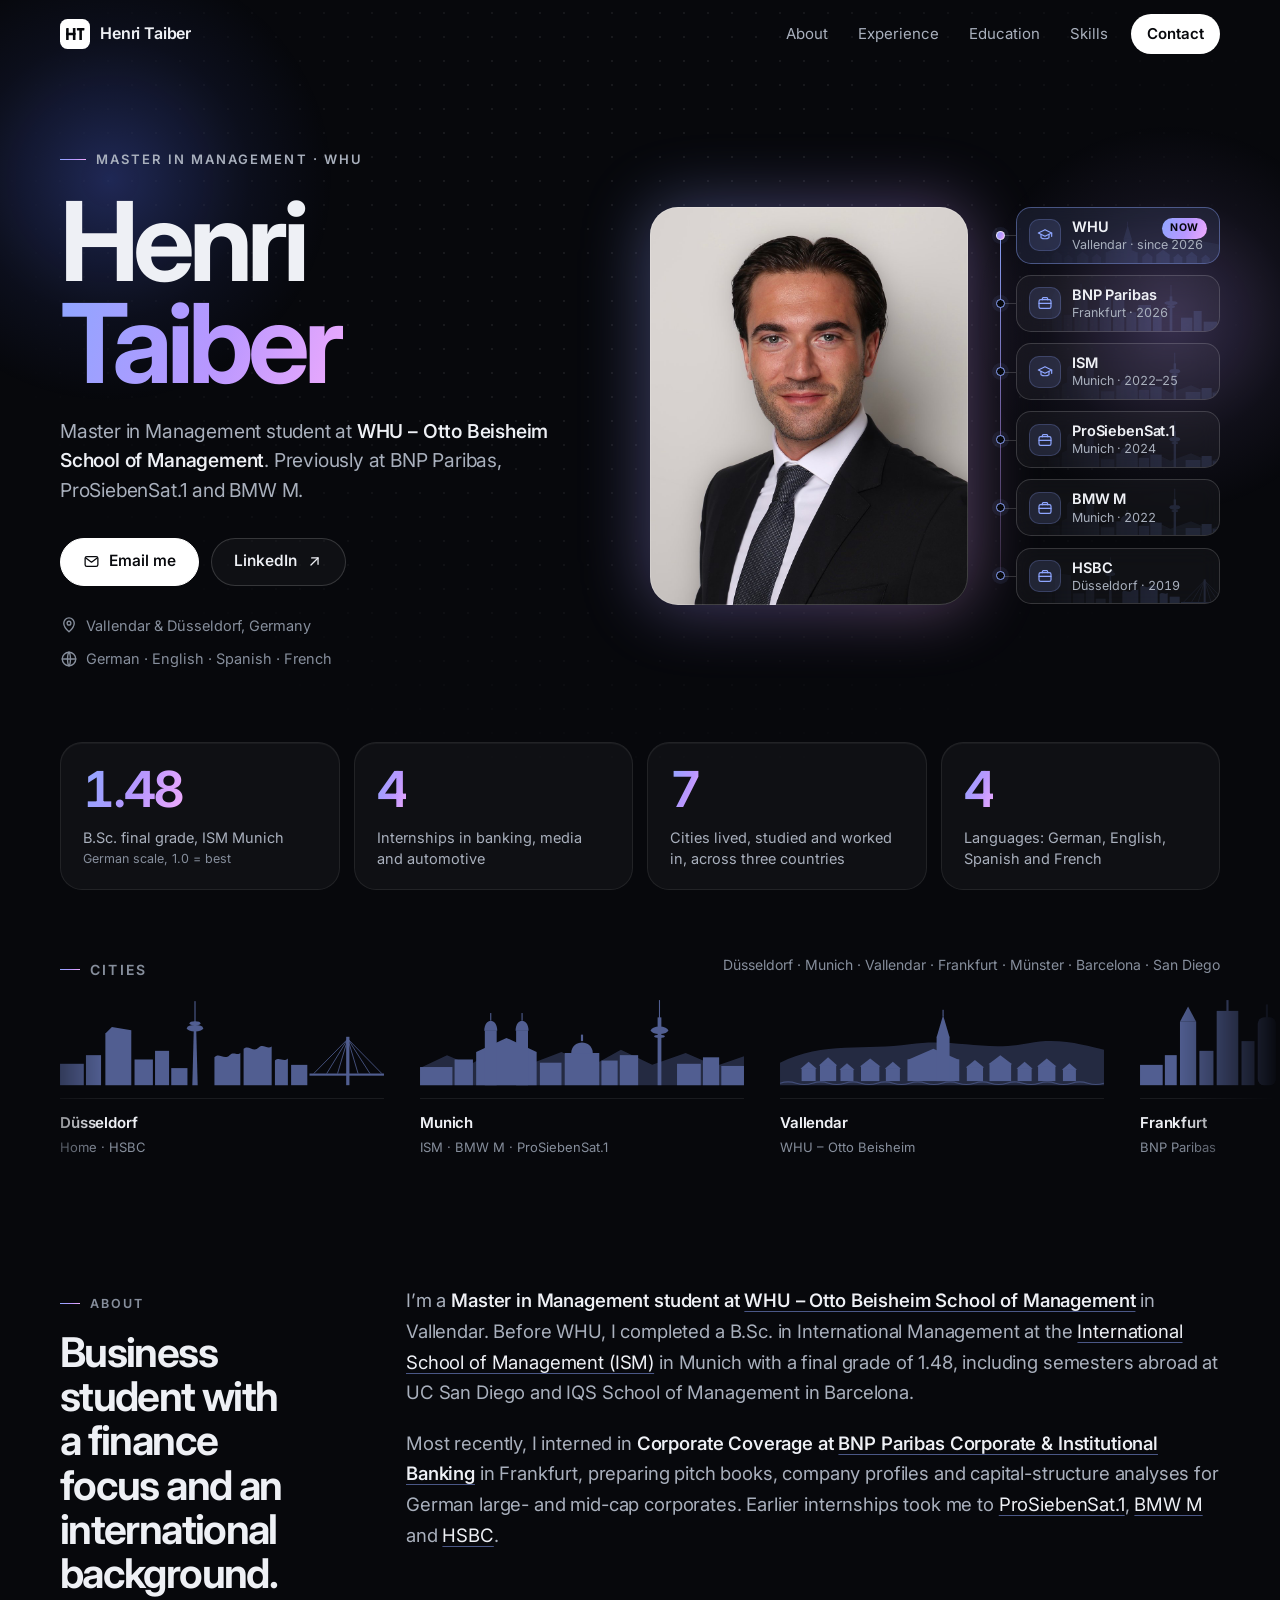
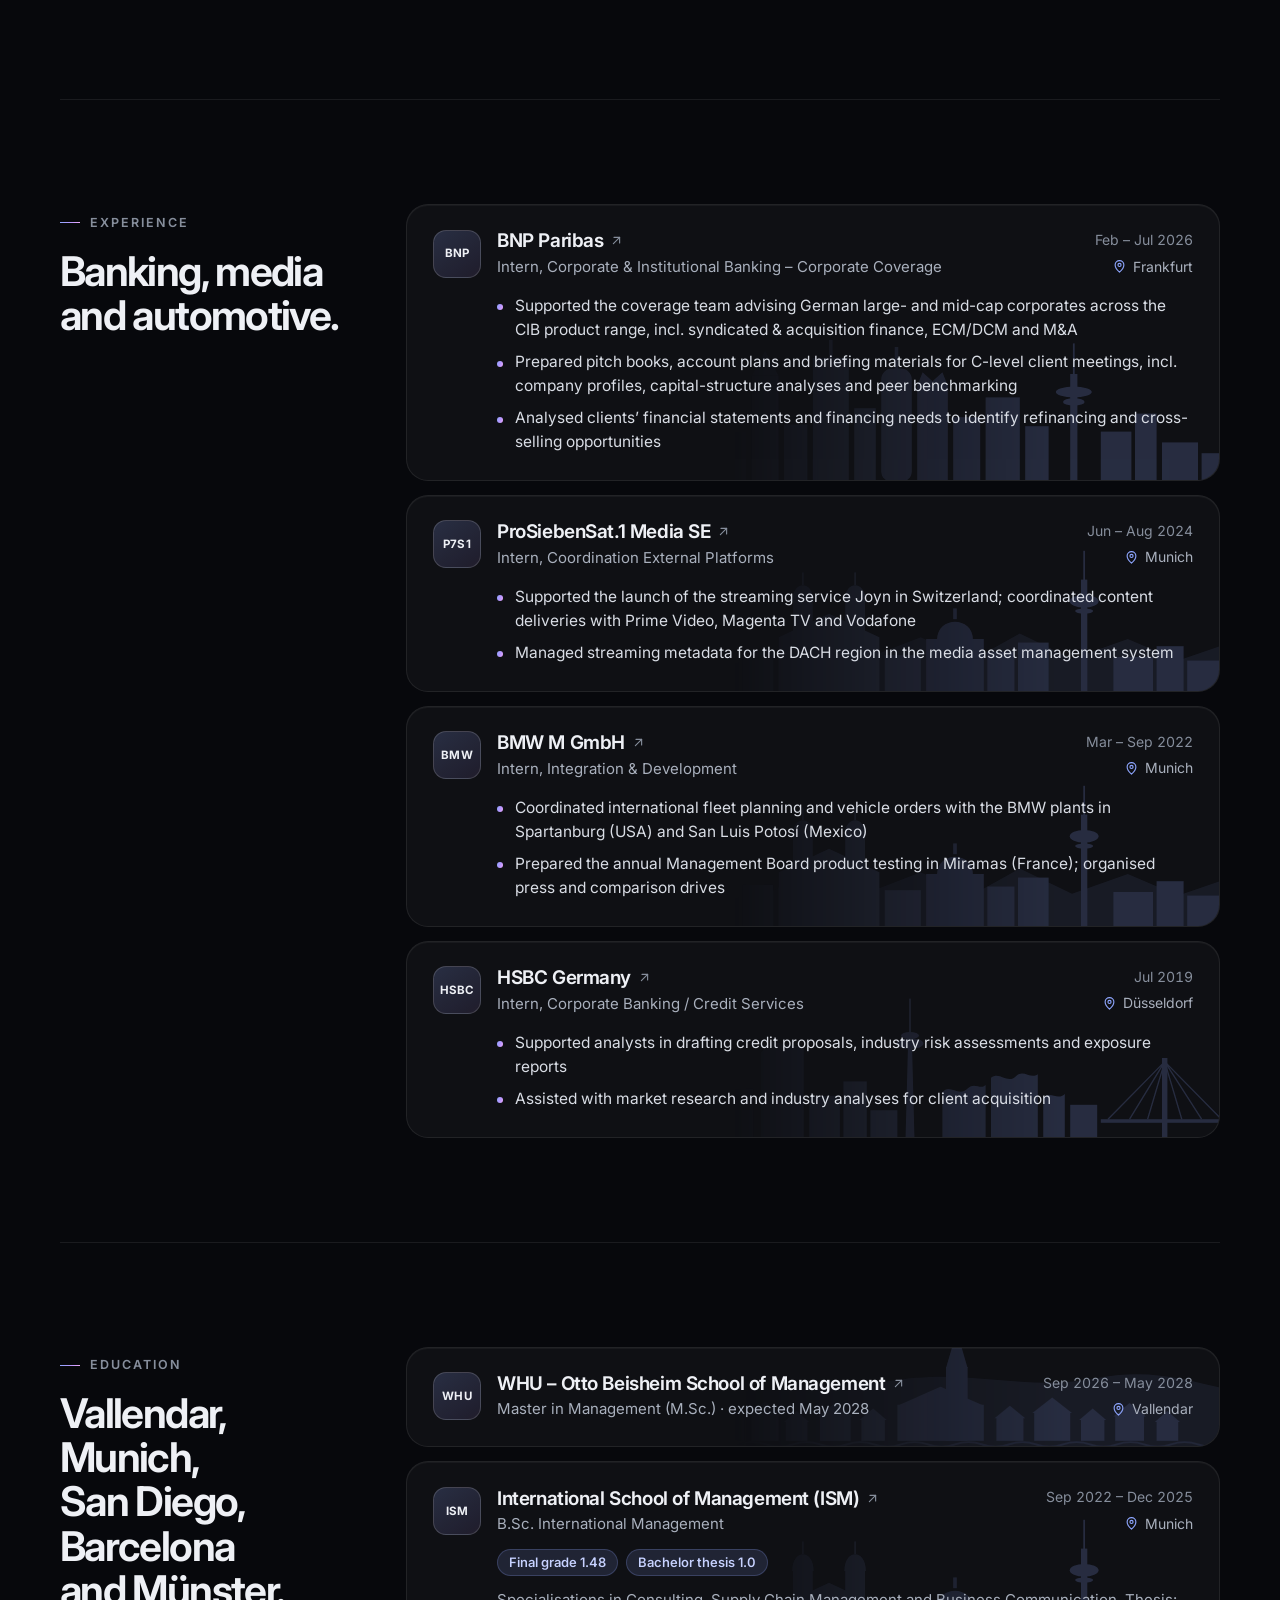
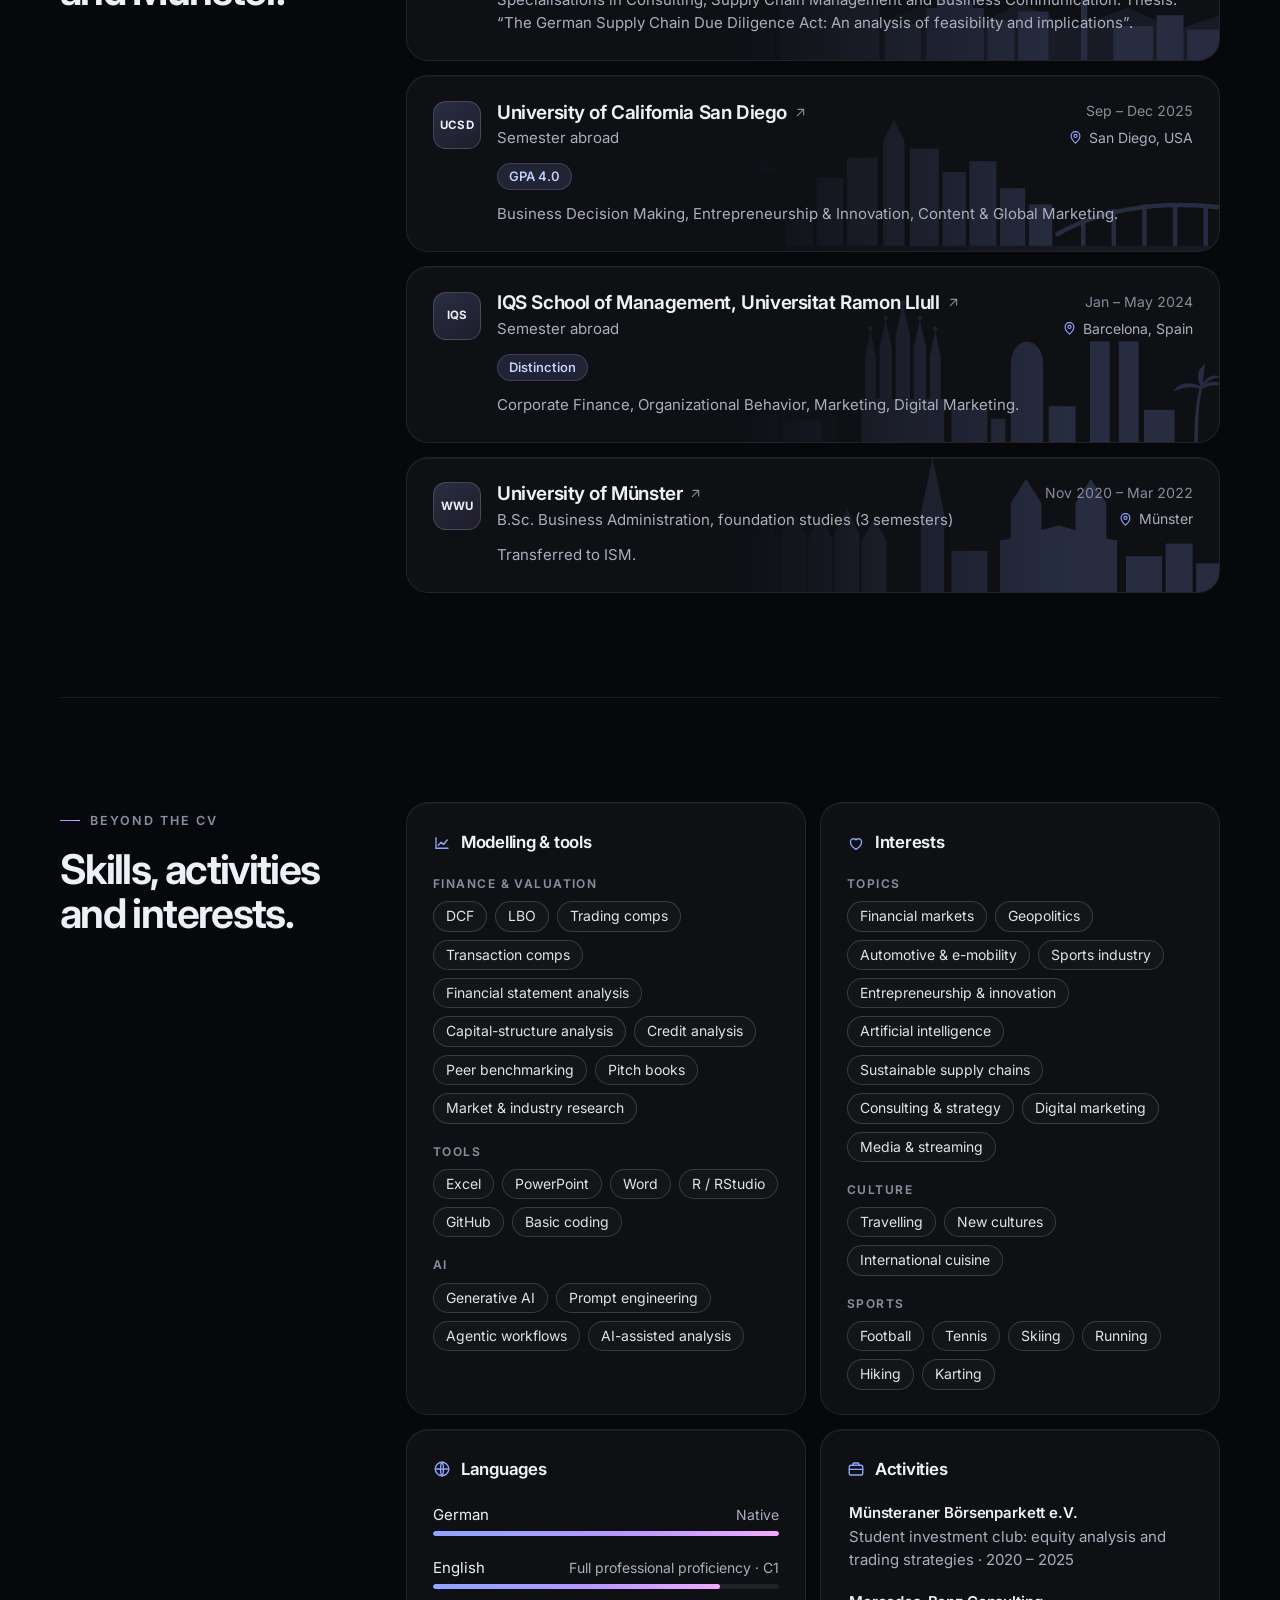
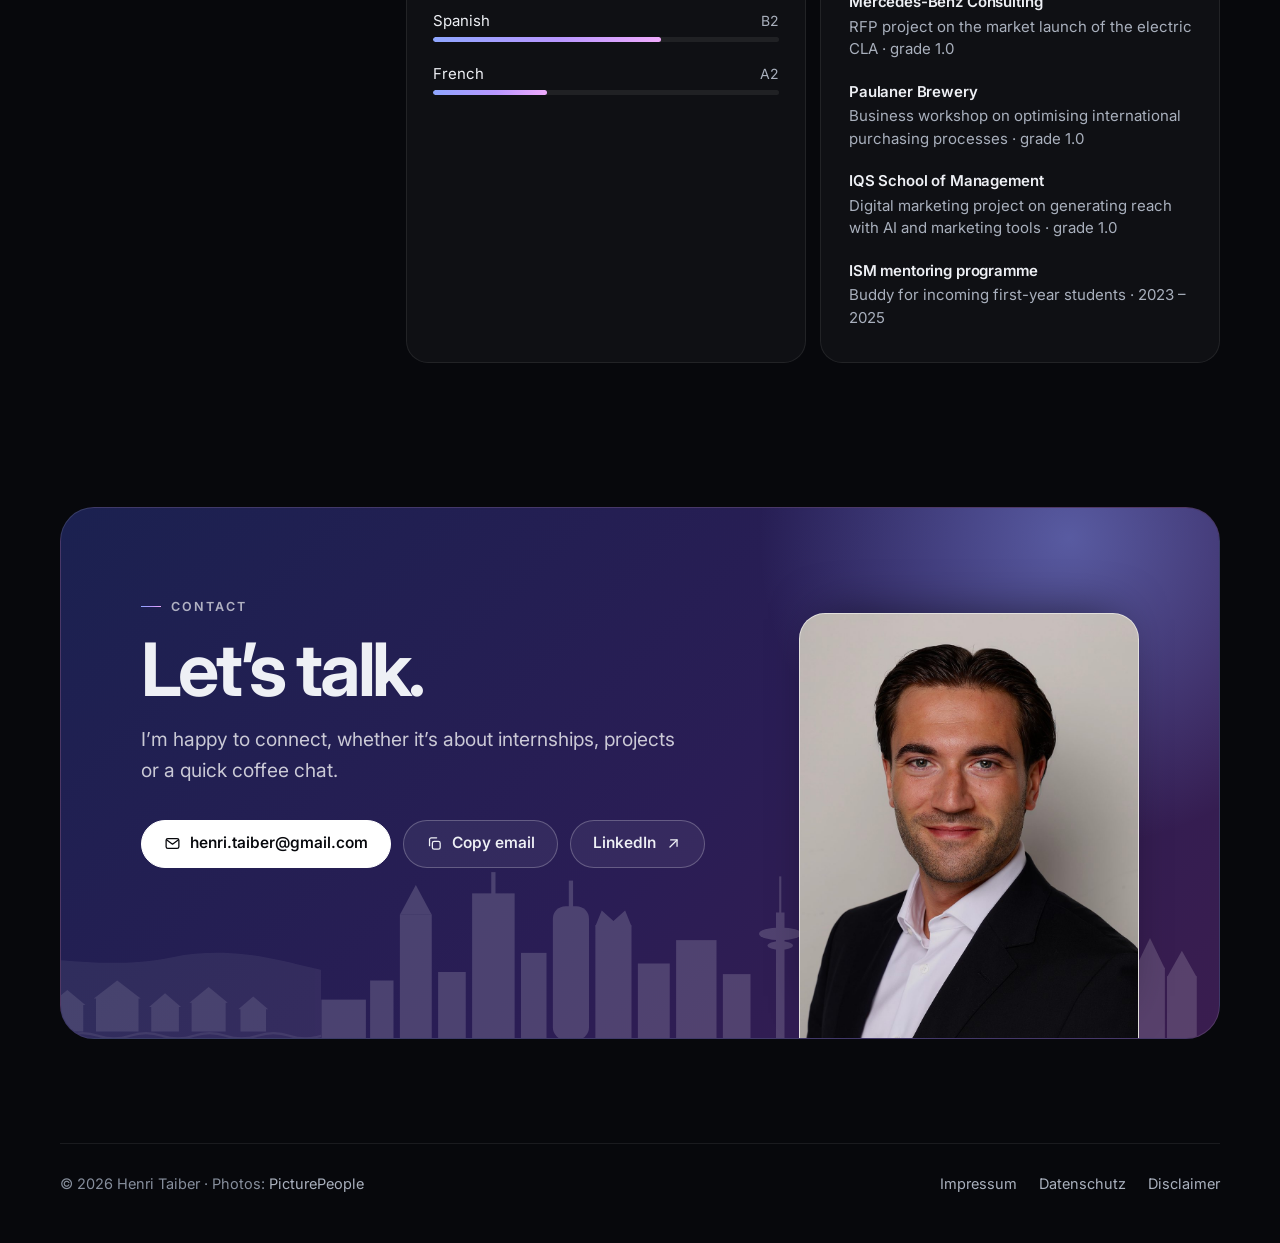
==== commit 2330e019: "Add files via upload" ====
--- a/index.html
+++ b/index.html
@@ -40,7 +40,7 @@
       "givenName": "Henri",
       "familyName": "Taiber",
       "url": "https://henritaiber.com/",
-      "image": "https://henritaiber.com/assets/img/henri-taiber-960.jpg",
+      "image": "https://henritaiber.com/henri-taiber.jpg",
       "description": "Master in Management (M.Sc.) student at WHU – Otto Beisheim School of Management.",
       "email": "mailto:henri.taiber@gmail.com",
       "sameAs": ["https://www.linkedin.com/in/henri-taiber-848b151b9/"],
@@ -377,9 +377,29 @@
     /* ---------- Contact ---------- */
     .contact { padding: 40px 0 104px; }
     .contact-card {
-      position: relative; overflow: hidden; isolation: isolate; border-radius: 34px; padding: clamp(36px, 7vw, 80px) clamp(28px, 7vw, 80px) clamp(120px, 14vw, 170px);
+      position: relative; overflow: hidden; isolation: isolate; border-radius: 34px; padding: clamp(36px, 7vw, 80px) clamp(28px, 7vw, 80px) 0;
+      display: grid; grid-template-columns: minmax(0, 1fr) clamp(240px, 27vw, 340px); column-gap: clamp(28px, 5vw, 64px);
       background: linear-gradient(135deg, #1b2150 0%, #2a1d55 55%, #3a1d4f 100%); border: 1px solid rgba(255,255,255,.12);
     }
+    .contact-main { align-self: start; padding-bottom: clamp(120px, 14vw, 170px); }
+
+    /* Contact photo: rises from the bottom edge in front of the city skylines */
+    .contact-photo { position: relative; z-index: 1; align-self: end; margin: 0; margin-top: 24px; }
+    .contact-photo::before {
+      content: ""; position: absolute; z-index: -1; inset: 6% -10% -4% -10%; border-radius: 50%; pointer-events: none;
+      background: radial-gradient(closest-side, rgba(240, 171, 252, .34), rgba(142, 166, 255, .16) 55%, transparent 75%); filter: blur(10px);
+      transition: opacity .5s ease; opacity: .85;
+    }
+    .contact-photo-frame {
+      position: relative; overflow: hidden; aspect-ratio: 4 / 5; border-radius: 26px 26px 0 0;
+      border: 1px solid rgba(255, 255, 255, .24); border-bottom: 0; background: #d9d6d2;
+      box-shadow: 0 -18px 50px -24px rgba(0, 0, 0, .6); transition: border-color .4s ease;
+    }
+    .contact-photo-frame img { display: block; width: 100%; height: 100%; object-fit: cover; object-position: 50% 0%; transition: filter .4s ease; }
+    .contact-photo:hover::before { opacity: 1; }
+    .contact-photo:hover .contact-photo-frame { border-color: rgba(255, 255, 255, .5); }
+    .contact-photo:hover img { filter: brightness(1.05); }
+
     .contact-card::before { content: ""; position: absolute; z-index: -1; width: 620px; height: 620px; right: -160px; top: -280px; background: radial-gradient(closest-side, rgba(142, 166, 255, .45), transparent); }
     .contact-sky { position: absolute; z-index: -1; left: 0; right: 0; bottom: -2px; width: 100%; height: clamp(90px, 15vw, 170px); color: #ffffff; opacity: .16; pointer-events: none; }
     .contact-card .eyebrow { color: rgba(255,255,255,.65); }
@@ -450,6 +470,11 @@
       .section-grid { grid-template-columns: minmax(0, 1fr); gap: 28px; }
       .section-head { position: static; }
       .stats { grid-template-columns: repeat(2, minmax(0, 1fr)); }
+    }
+    @media (max-width: 760px) {
+      .contact-card { grid-template-columns: minmax(0, 1fr); }
+      .contact-main { padding-bottom: 0; }
+      .contact-photo { justify-self: end; width: min(72%, 300px); margin-top: 36px; }
     }
     @media (max-width: 820px) {
       .section { padding: 80px 0; }
@@ -515,6 +540,7 @@
       .orb { animation: none; }
       .orb-wrap, .portrait-3d, .spot::after, .spot-ring::before, .to-top { transition: none; }
       .portrait-3d { transform: none !important; }
+      .contact-photo-frame img { transition: none; }
       .btn, .item, .card, .stat, .rail-chip, .chip, .tag, .city-tile { transition: none; }
     }
     @media print {
@@ -782,10 +808,10 @@
 
           <div class="hero-visual">
             <figure class="portrait-wrap" data-reveal style="--d:120ms">
-              <!-- PHOTO: to change it, upload a new photo named exactly henri-taiber-960.jpg into assets/img (it replaces the old one).
+              <!-- PHOTO: to change it, upload a new 4:5 photo named exactly henri-taiber.jpg (it replaces the old one).
                    object-position moves the crop: first value = left/right, second value = up/down (lower = shows more of the top). -->
               <div class="portrait-3d">
-                <img class="portrait" src="assets/img/henri-taiber-960.jpg" width="960" height="1200" alt="Portrait of Henri Taiber" fetchpriority="high" style="object-position: 50% 25%">
+                <img class="portrait" src="henri-taiber.jpg" width="960" height="1200" alt="Portrait of Henri Taiber" fetchpriority="high" decoding="async" style="object-position: 50% 50%">
               </div>
             </figure>
             <!-- CAREER RAIL: stations next to the photo, most recent first; each one jumps to its card further down -->
@@ -1070,6 +1096,7 @@
     <section class="contact" id="contact" aria-labelledby="contact-title">
       <div class="container">
         <div class="contact-card spot" data-reveal>
+          <div class="contact-main">
           <p class="eyebrow">Contact</p>
           <h2 id="contact-title">Let’s talk.</h2>
           <p class="contact-text">I’m happy to connect, whether it’s about internships, projects or a quick coffee chat.</p>
@@ -1088,6 +1115,13 @@
             </a>
           </div>
           <p class="visually-hidden" aria-live="polite" data-copy-status></p>
+          </div>
+          <!-- CONTACT PHOTO: to change it, upload a new 4:5 photo named exactly henri-taiber-contact.jpg -->
+          <figure class="contact-photo">
+            <div class="contact-photo-frame">
+              <img src="henri-taiber-contact.jpg" width="960" height="1200" alt="Henri Taiber in a dark blazer and white shirt" loading="lazy" decoding="async">
+            </div>
+          </figure>
           <svg class="contact-sky" viewBox="0 0 4200 160" preserveAspectRatio="xMidYMax slice" aria-hidden="true" focusable="false"><use href="#sky-duesseldorf" x="0" y="0" width="600" height="160"/><use href="#sky-munich" x="600" y="0" width="600" height="160"/><use href="#sky-vallendar" x="1200" y="0" width="600" height="160"/><use href="#sky-frankfurt" x="1800" y="0" width="600" height="160"/><use href="#sky-muenster" x="2400" y="0" width="600" height="160"/><use href="#sky-barcelona" x="3000" y="0" width="600" height="160"/><use href="#sky-sandiego" x="3600" y="0" width="600" height="160"/></svg>
         </div>
       </div>
@@ -1096,10 +1130,11 @@
 
   <footer class="site-footer">
     <div class="container footer-row">
-      <p>© <span data-year>2026</span> Henri Taiber</p>
+      <p>© <span data-year>2026</span> Henri Taiber · Photos: <a href="https://www.picturepeople.de/fotostudios/duesseldorf/arkaden/duesseldorf-arcaden/" target="_blank" rel="noopener">PicturePeople<span class="visually-hidden"> (opens in a new tab)</span></a></p>
       <ul class="footer-links">
         <li><a href="impressum.html">Impressum</a></li>
         <li><a href="datenschutz.html">Datenschutz</a></li>
+        <li><a href="disclaimer.html">Disclaimer</a></li>
       </ul>
     </div>
   </footer>
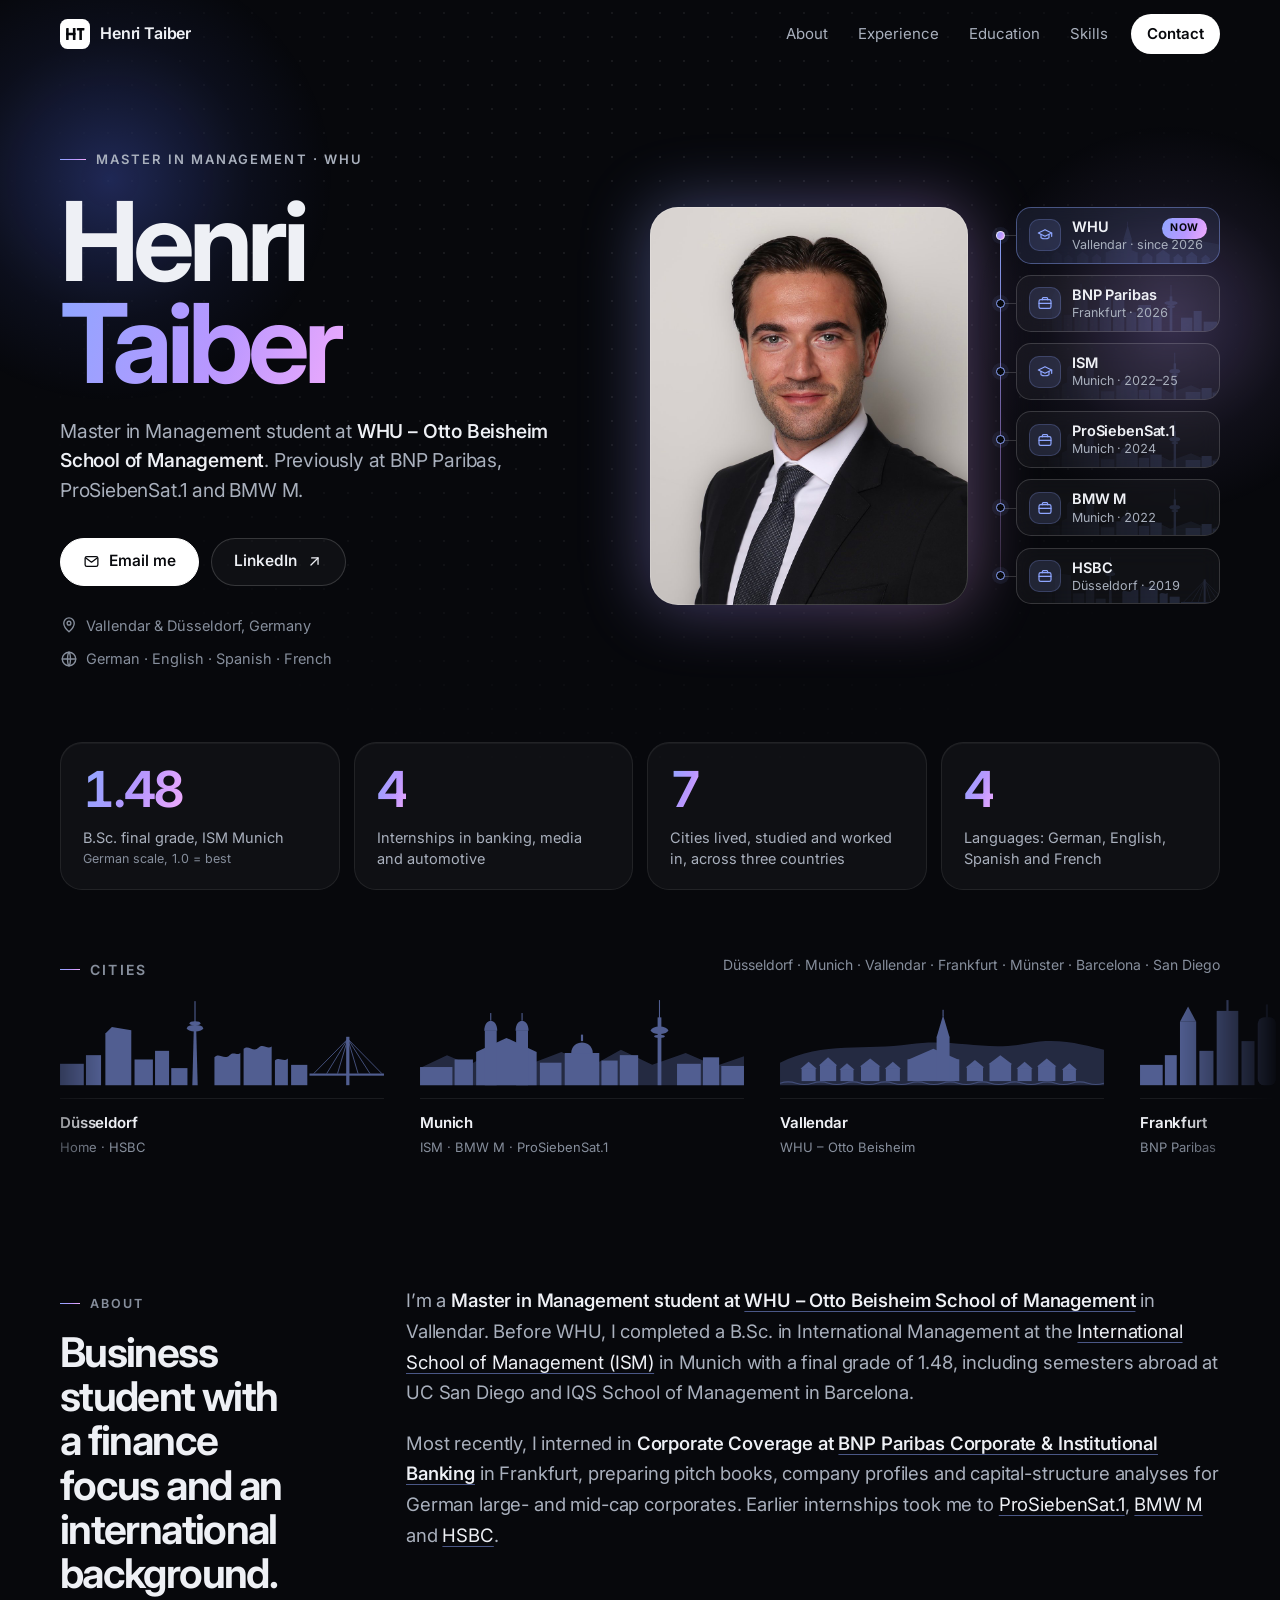
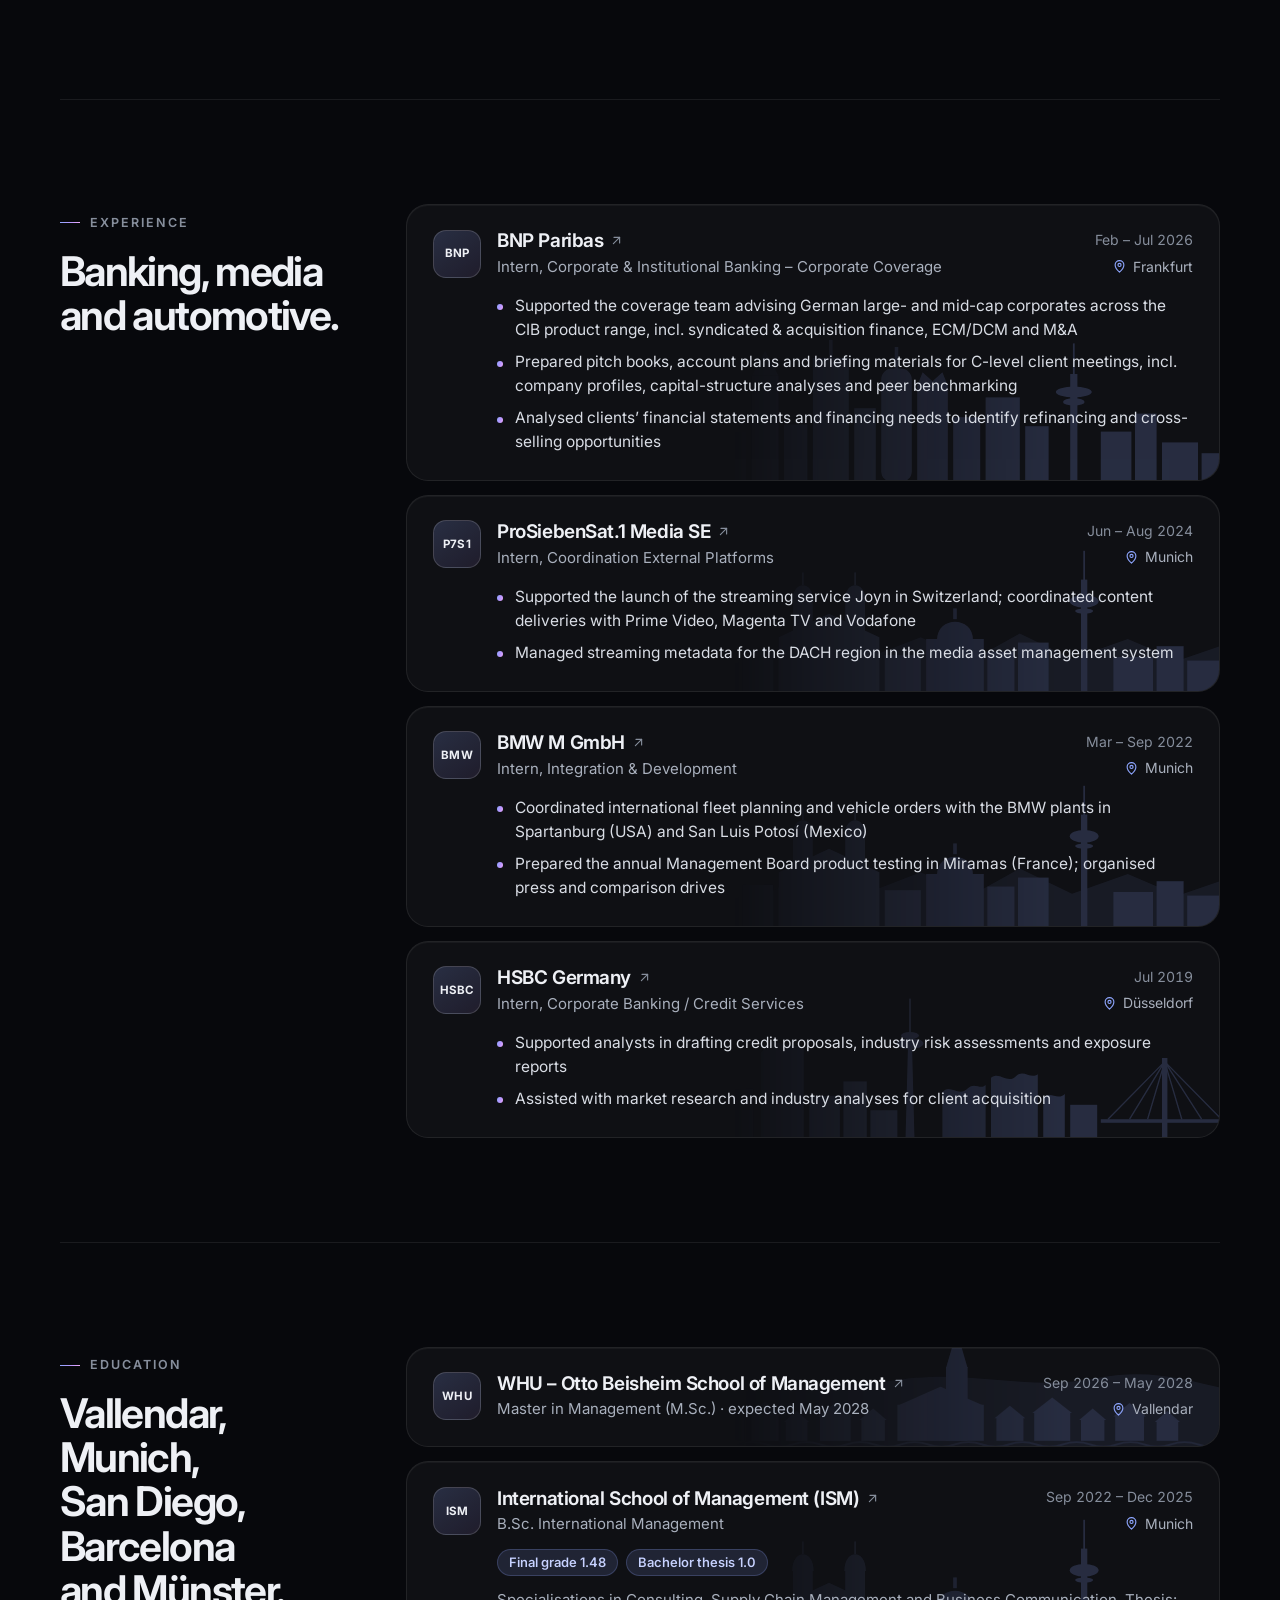
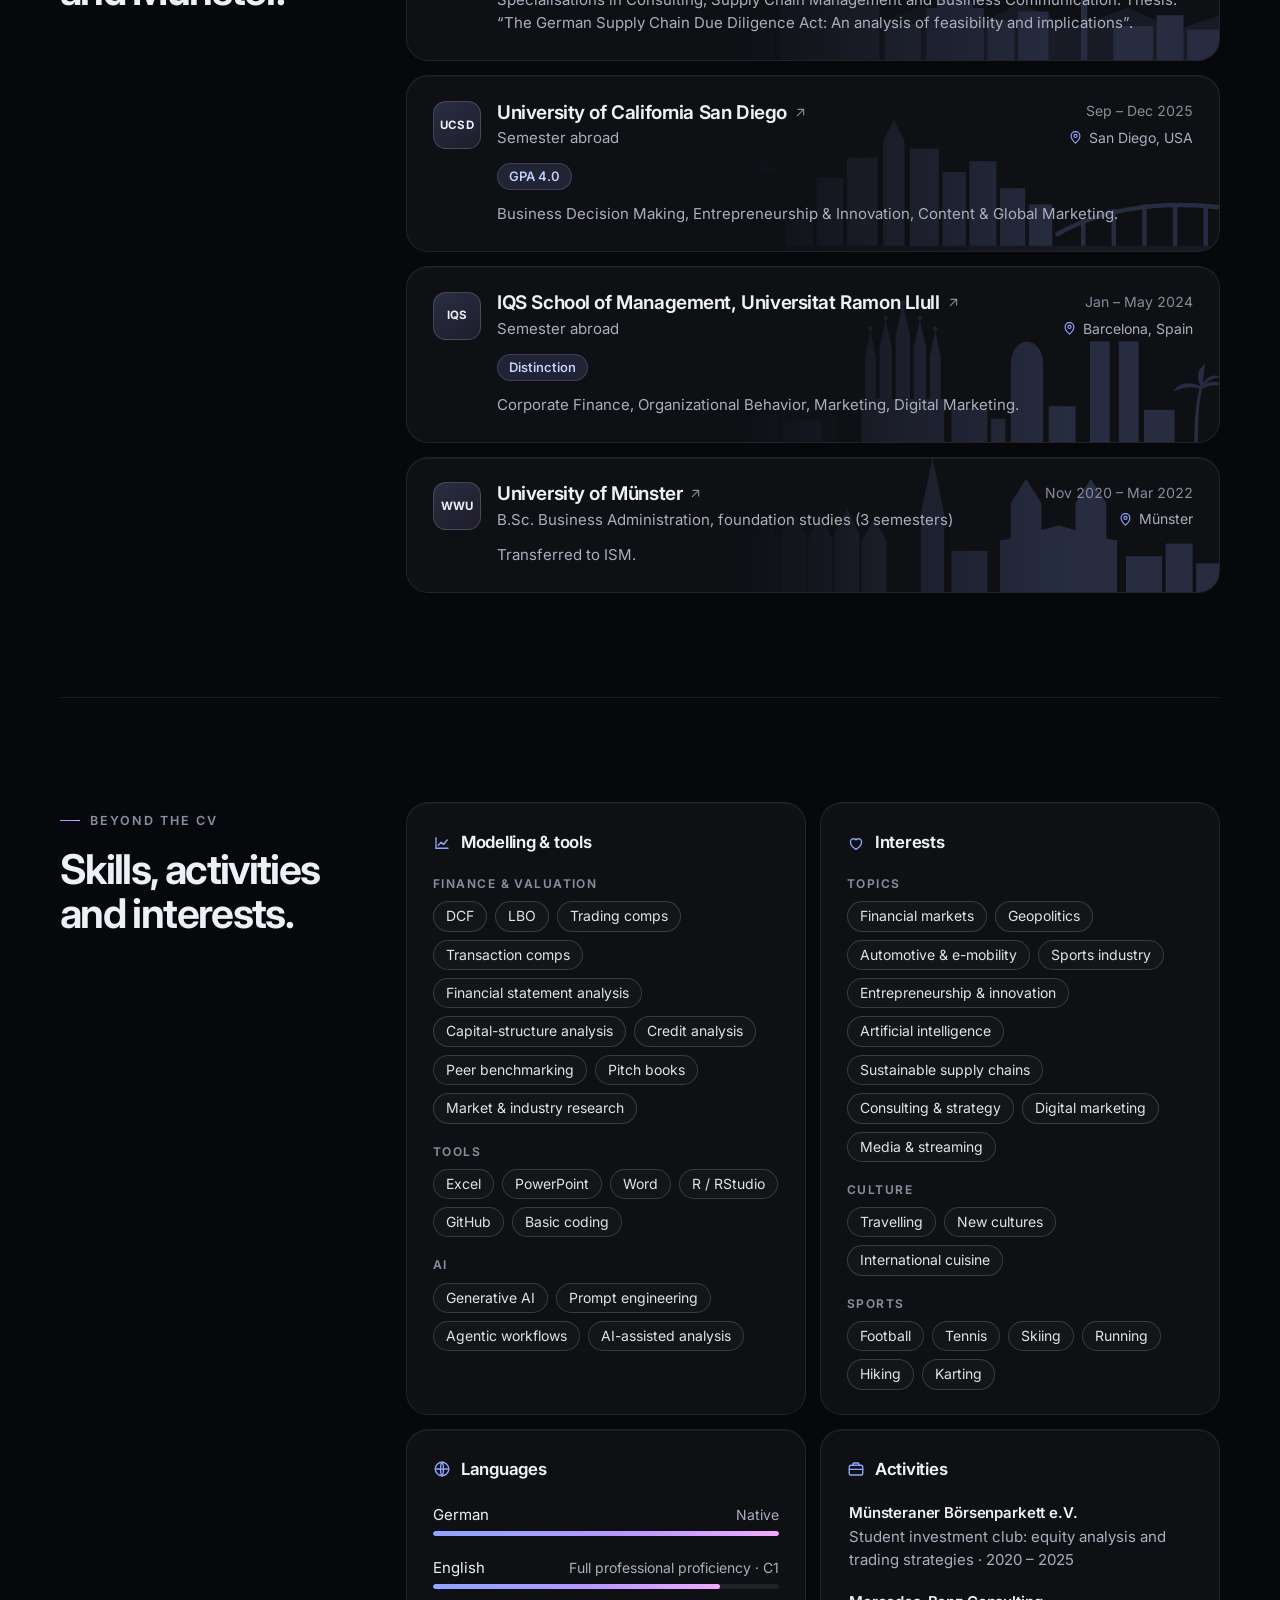
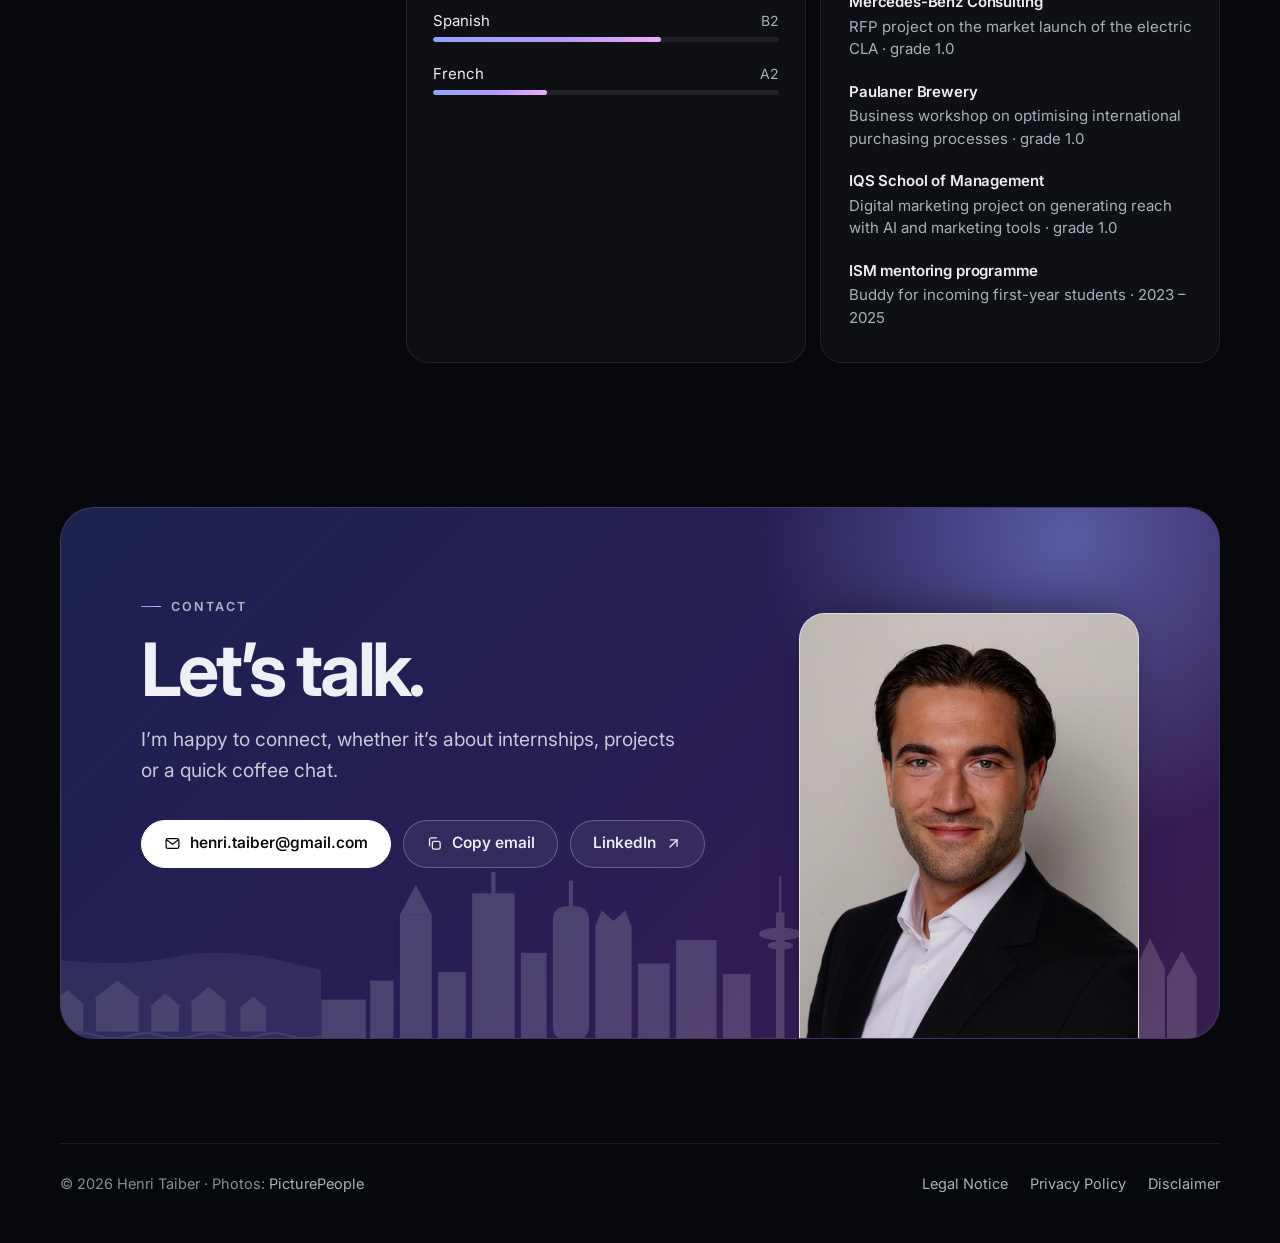
==== commit ec2547c5: "Add files via upload" ====
--- a/index.html
+++ b/index.html
@@ -1132,8 +1132,8 @@
     <div class="container footer-row">
       <p>© <span data-year>2026</span> Henri Taiber · Photos: <a href="https://www.picturepeople.de/fotostudios/duesseldorf/arkaden/duesseldorf-arcaden/" target="_blank" rel="noopener">PicturePeople<span class="visually-hidden"> (opens in a new tab)</span></a></p>
       <ul class="footer-links">
-        <li><a href="impressum.html">Impressum</a></li>
-        <li><a href="datenschutz.html">Datenschutz</a></li>
+        <li><a href="legal-notice.html">Legal Notice</a></li>
+        <li><a href="privacy-policy.html">Privacy Policy</a></li>
         <li><a href="disclaimer.html">Disclaimer</a></li>
       </ul>
     </div>
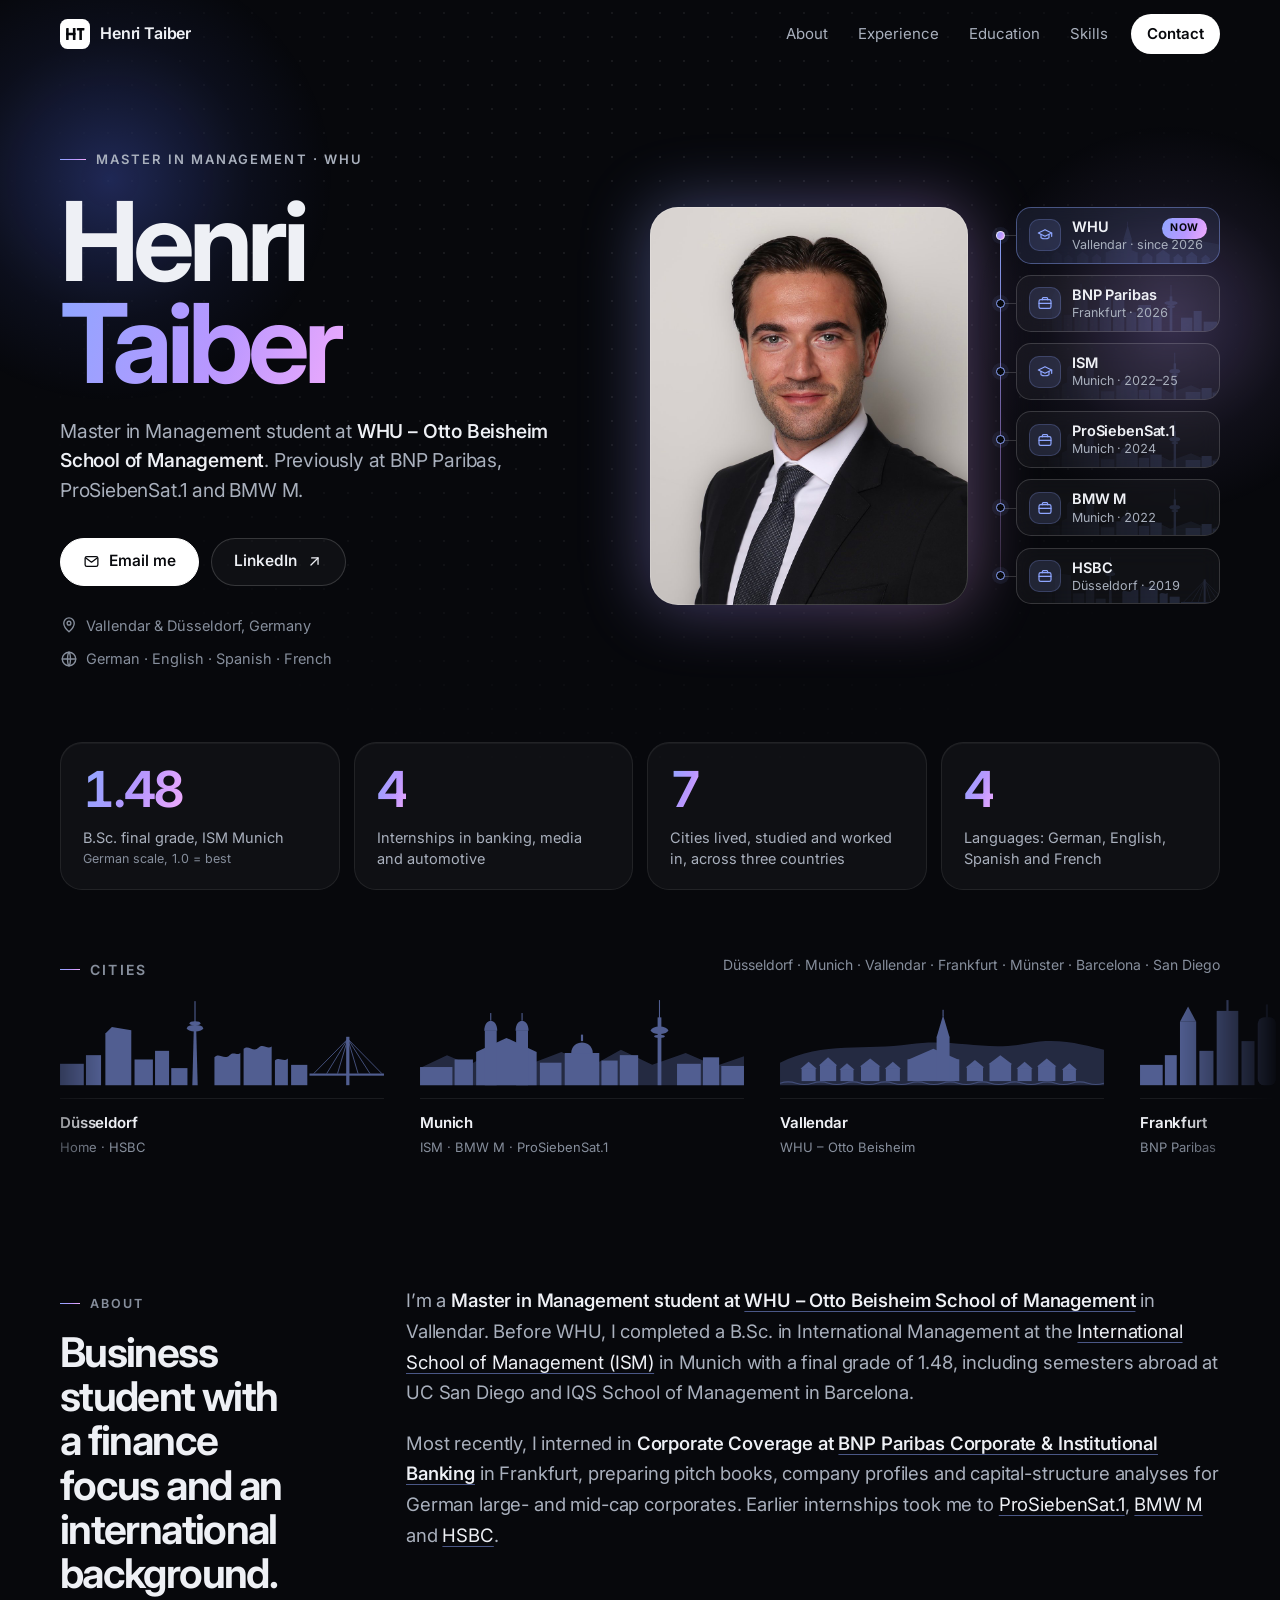
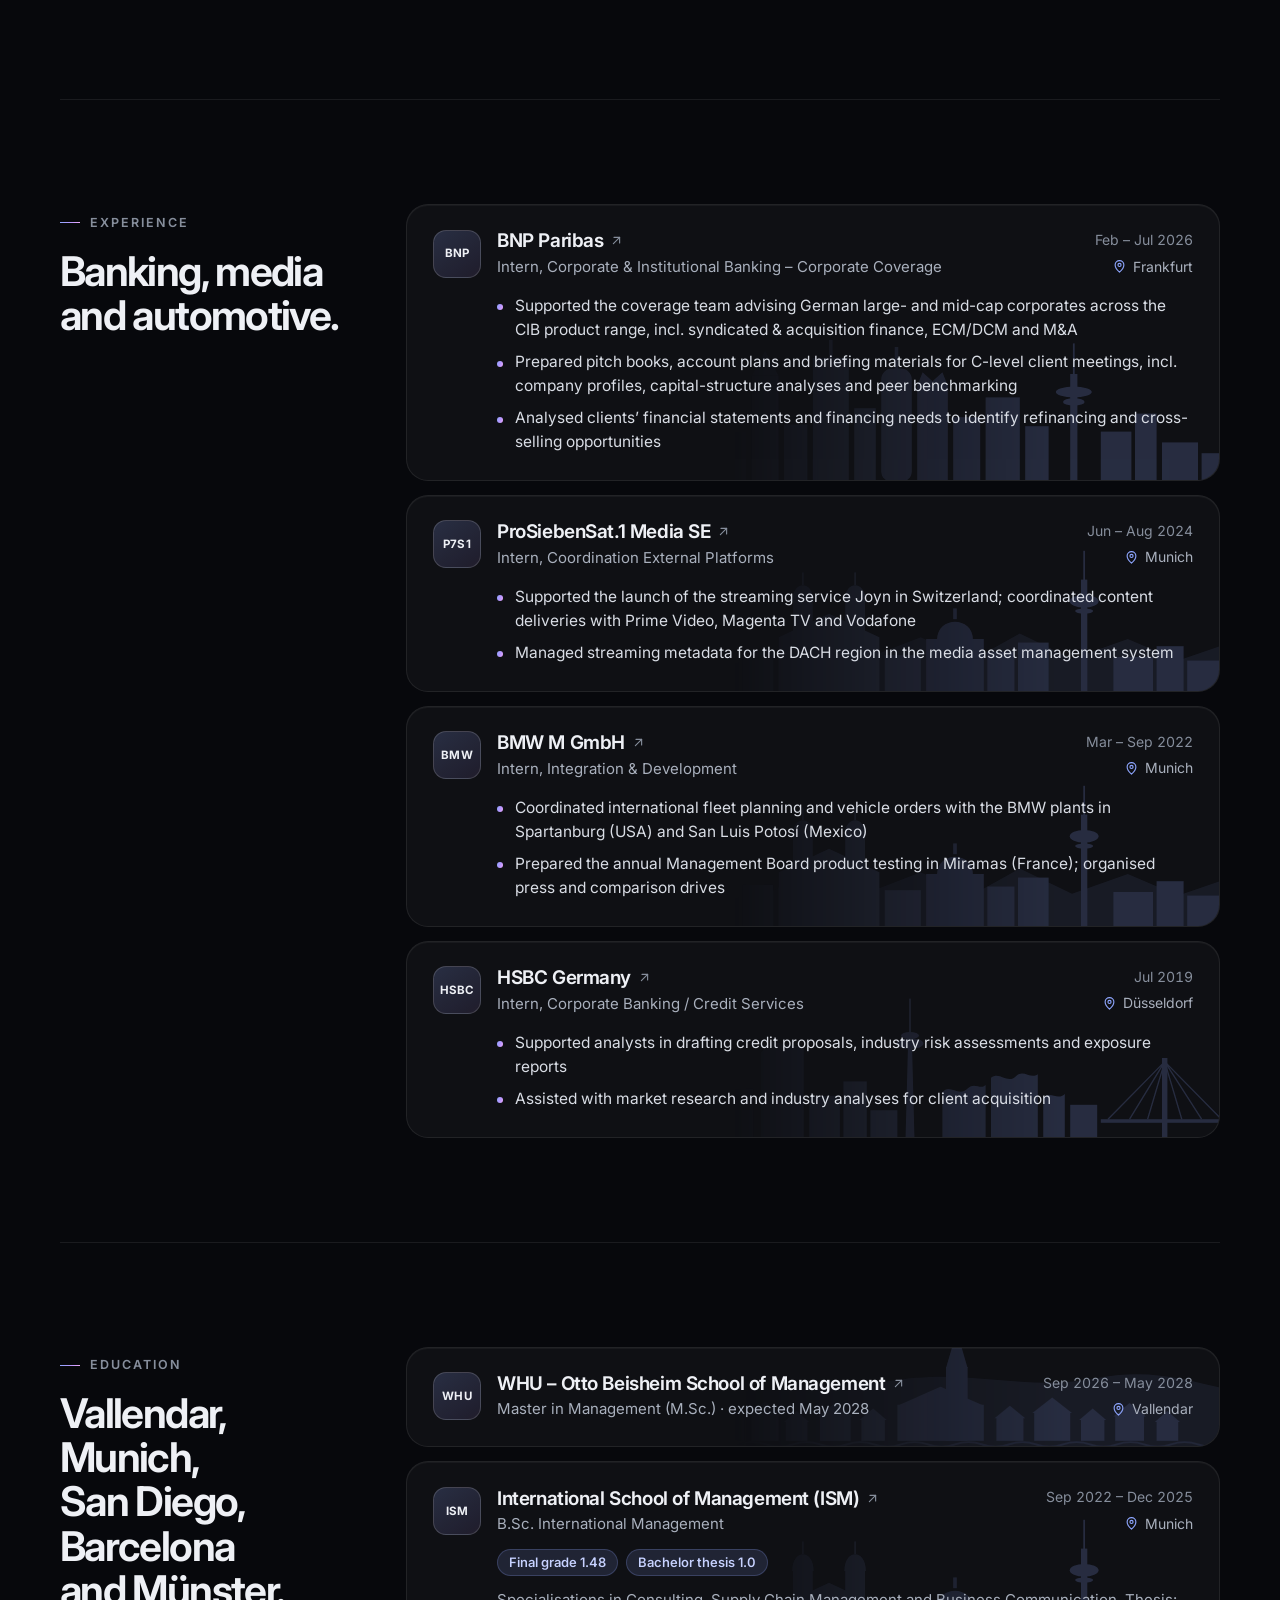
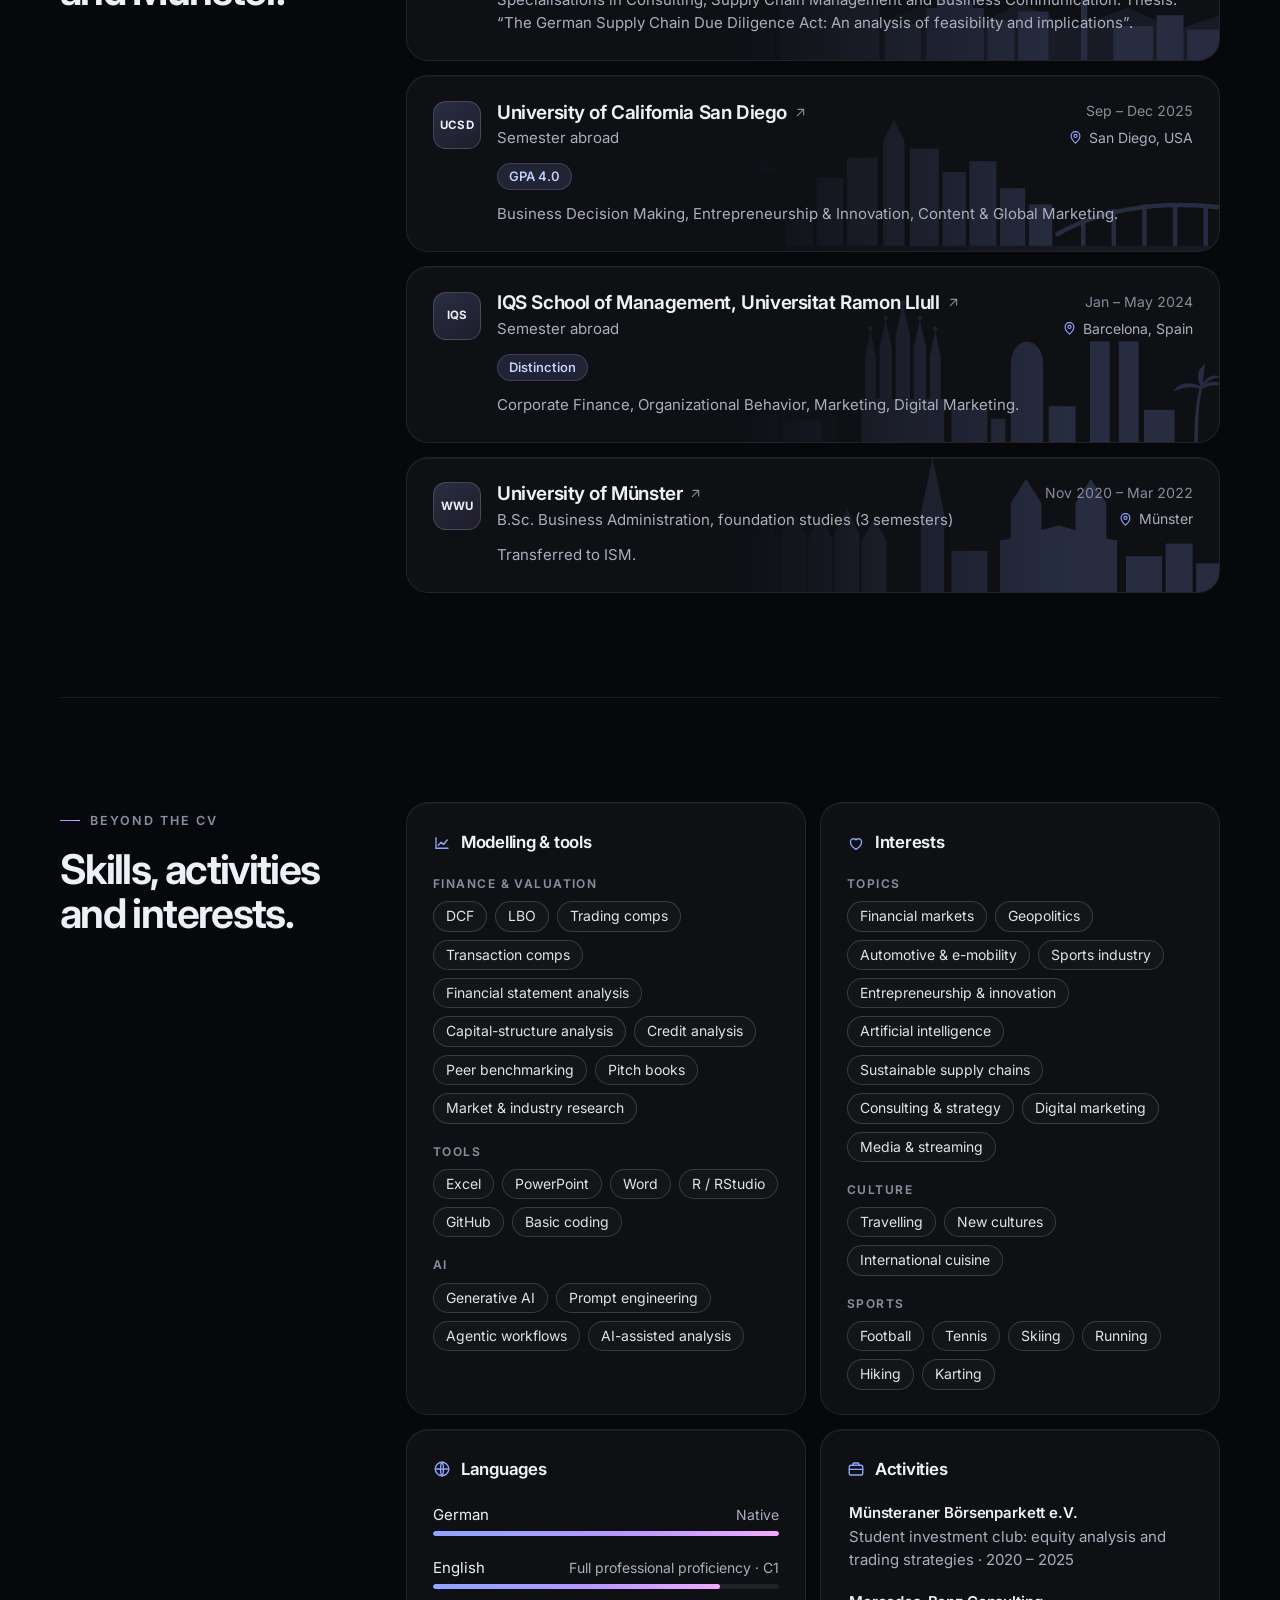
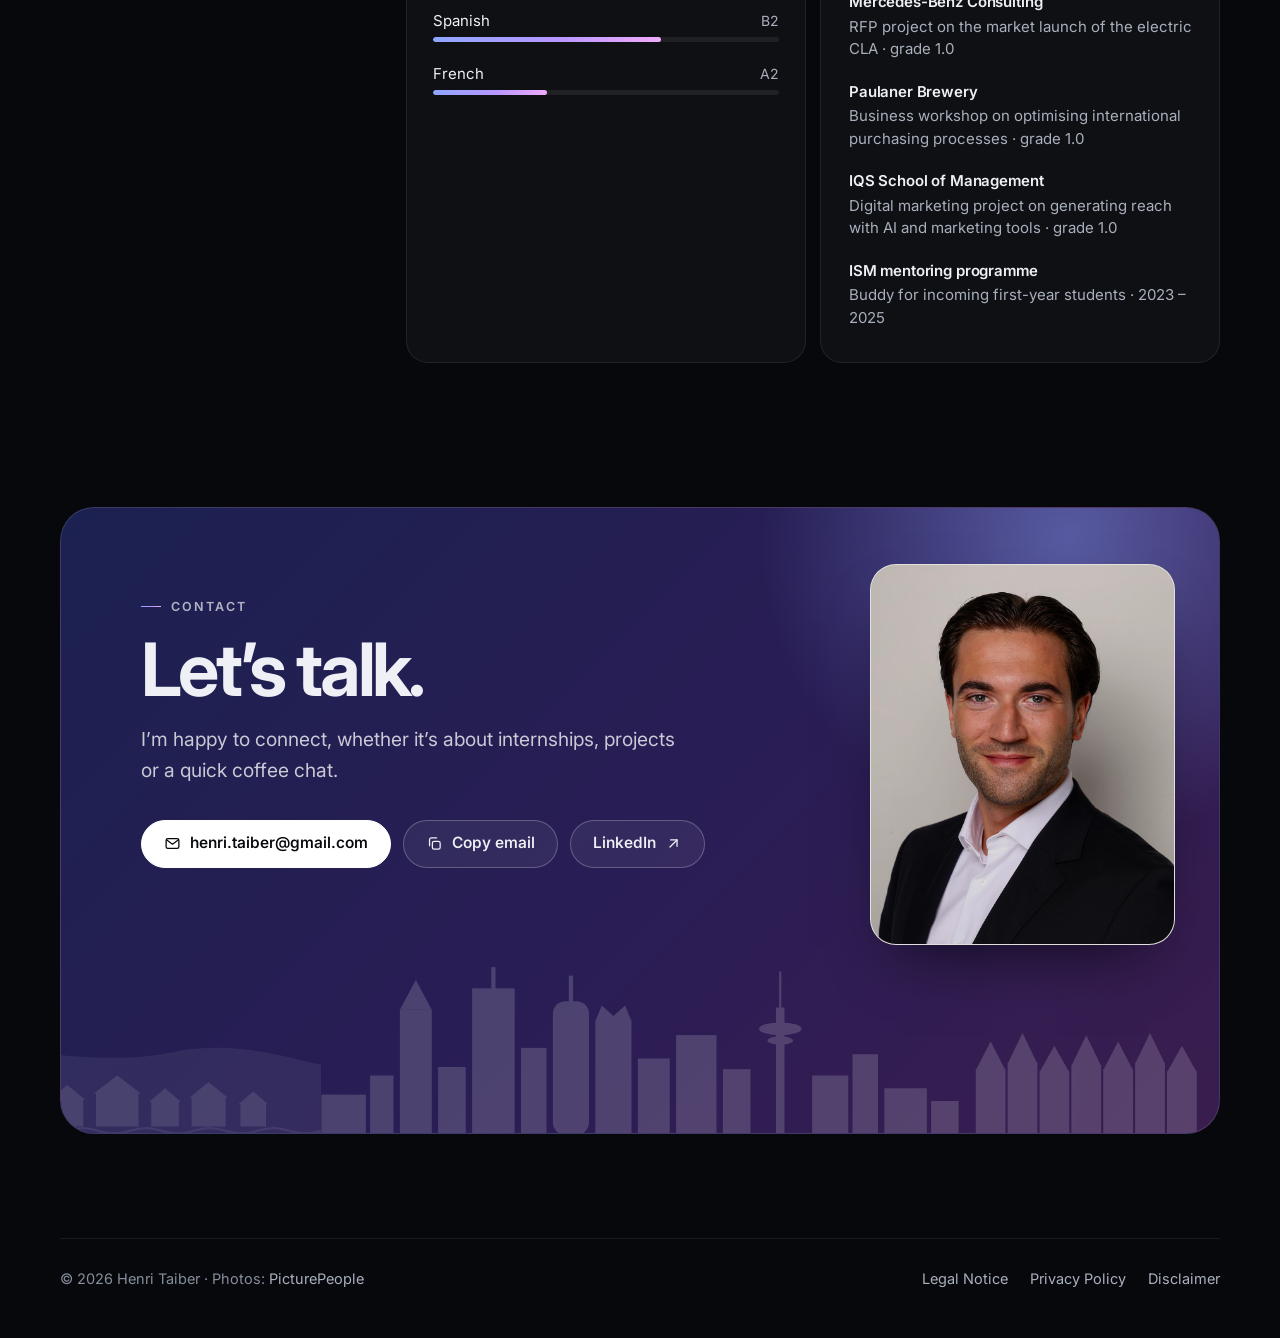
==== commit 593d2571: "Add files via upload" ====
--- a/index.html
+++ b/index.html
@@ -378,22 +378,22 @@
     .contact { padding: 40px 0 104px; }
     .contact-card {
       position: relative; overflow: hidden; isolation: isolate; border-radius: 34px; padding: clamp(36px, 7vw, 80px) clamp(28px, 7vw, 80px) 0;
-      display: grid; grid-template-columns: minmax(0, 1fr) clamp(240px, 27vw, 340px); column-gap: clamp(28px, 5vw, 64px);
+      display: grid; grid-template-columns: minmax(0, 1fr) clamp(220px, 21vw, 270px); column-gap: clamp(28px, 5vw, 64px);
       background: linear-gradient(135deg, #1b2150 0%, #2a1d55 55%, #3a1d4f 100%); border: 1px solid rgba(255,255,255,.12);
     }
     .contact-main { align-self: start; padding-bottom: clamp(120px, 14vw, 170px); }
 
-    /* Contact photo: rises from the bottom edge in front of the city skylines */
-    .contact-photo { position: relative; z-index: 1; align-self: end; margin: 0; margin-top: 24px; }
+    /* Contact photo: framed, sitting above the city skylines (the skyline band stays fully visible) */
+    .contact-photo { position: relative; z-index: 1; align-self: start; margin: -24px calc(-1 * clamp(0px, 3vw, 36px)) calc(clamp(90px, 15vw, 170px) + 18px) 0; }
     .contact-photo::before {
       content: ""; position: absolute; z-index: -1; inset: 6% -10% -4% -10%; border-radius: 50%; pointer-events: none;
       background: radial-gradient(closest-side, rgba(240, 171, 252, .34), rgba(142, 166, 255, .16) 55%, transparent 75%); filter: blur(10px);
       transition: opacity .5s ease; opacity: .85;
     }
     .contact-photo-frame {
-      position: relative; overflow: hidden; aspect-ratio: 4 / 5; border-radius: 26px 26px 0 0;
-      border: 1px solid rgba(255, 255, 255, .24); border-bottom: 0; background: #d9d6d2;
-      box-shadow: 0 -18px 50px -24px rgba(0, 0, 0, .6); transition: border-color .4s ease;
+      position: relative; overflow: hidden; aspect-ratio: 4 / 5; border-radius: 26px;
+      border: 1px solid rgba(255, 255, 255, .24); background: #d9d6d2;
+      box-shadow: 0 30px 60px -28px rgba(0, 0, 0, .7); transition: border-color .4s ease;
     }
     .contact-photo-frame img { display: block; width: 100%; height: 100%; object-fit: cover; object-position: 50% 0%; transition: filter .4s ease; }
     .contact-photo:hover::before { opacity: 1; }
@@ -474,7 +474,7 @@
     @media (max-width: 760px) {
       .contact-card { grid-template-columns: minmax(0, 1fr); }
       .contact-main { padding-bottom: 0; }
-      .contact-photo { justify-self: end; width: min(72%, 300px); margin-top: 36px; }
+      .contact-photo { justify-self: end; width: min(68%, 280px); margin: 32px -12px calc(clamp(90px, 15vw, 170px) + 14px) 0; }
     }
     @media (max-width: 820px) {
       .section { padding: 80px 0; }
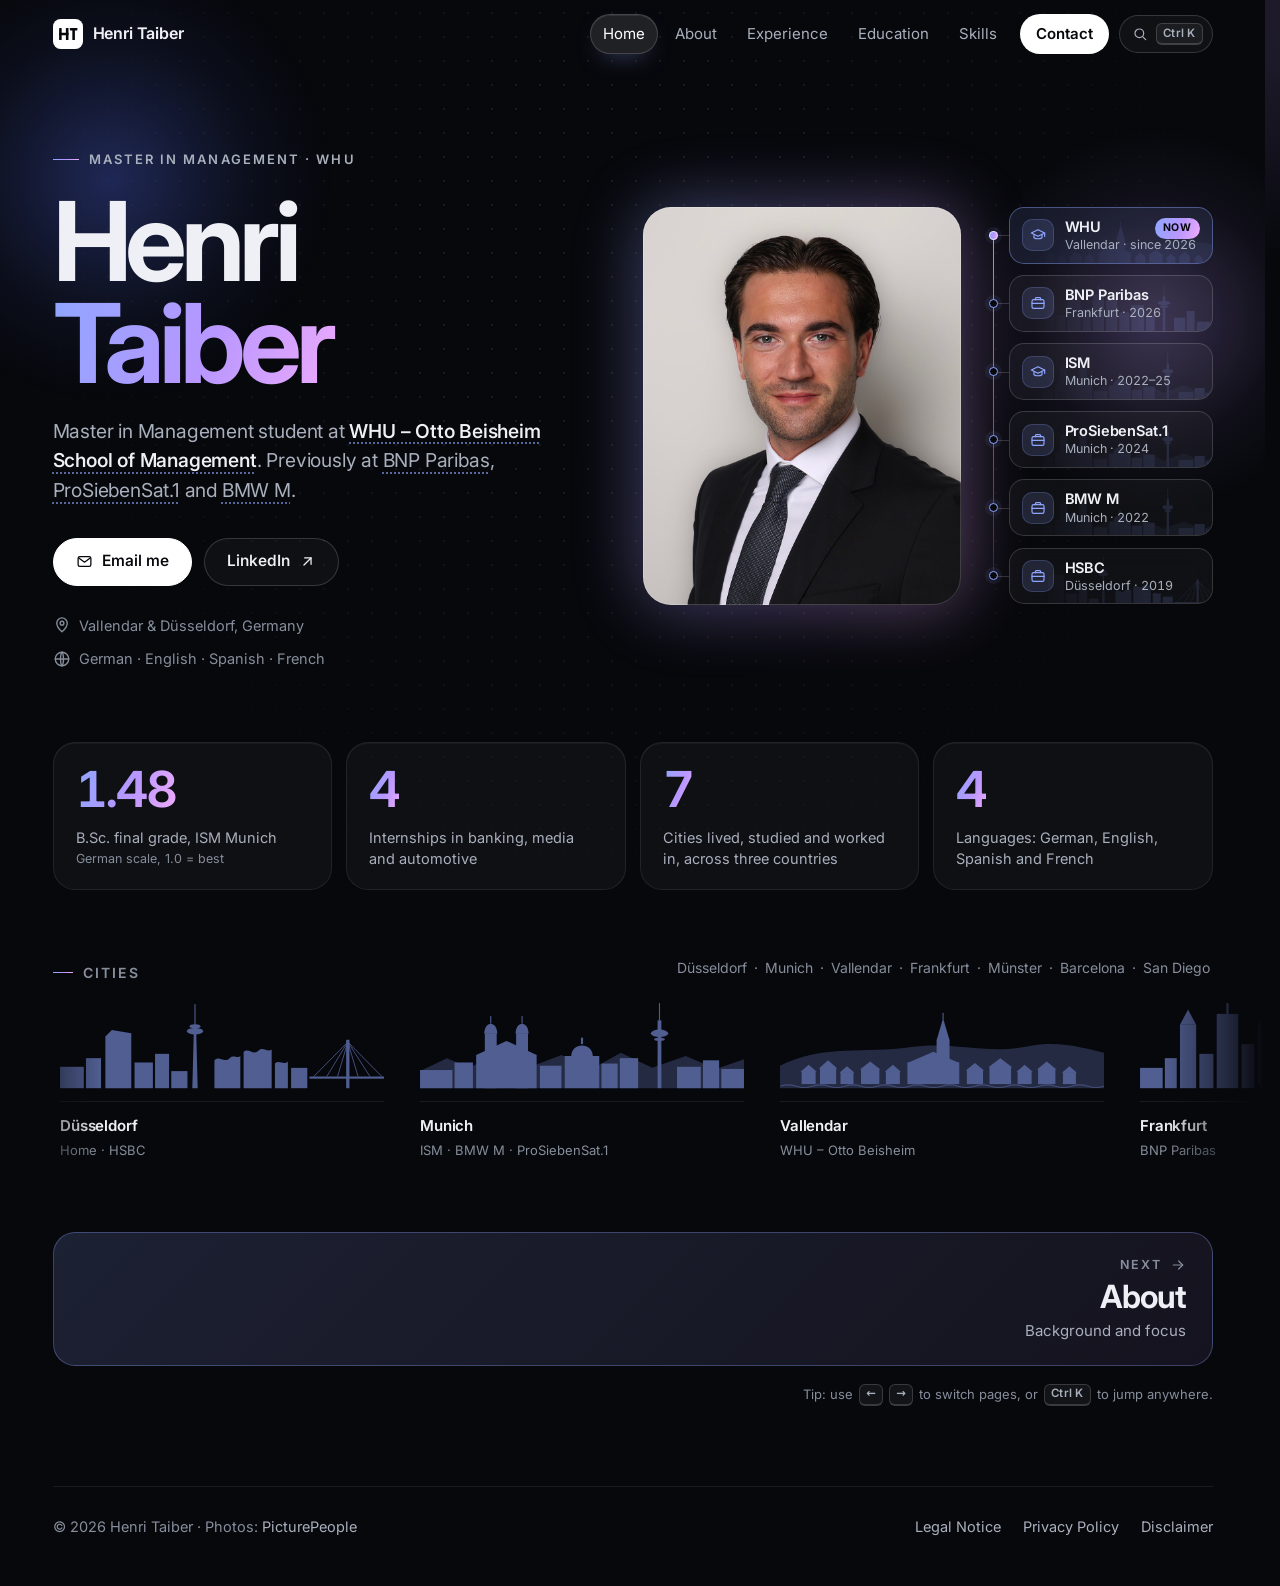
==== commit f1ab98a7: "Add files via upload" ====
--- a/index.html
+++ b/index.html
@@ -26,7 +26,19 @@
   <link rel="icon" href="favicon.svg" type="image/svg+xml">
   <link rel="apple-touch-icon" href="apple-touch-icon.png">
   <link rel="preload" href="assets/fonts/inter-var-latin.woff2" as="font" type="font/woff2" crossorigin>
-  <script>document.documentElement.classList.add('js');</script>
+  <script>
+    /* Pages inside the page: pick the page from the address (#about, #exp-bnp …) before anything is drawn */
+    (function (d, l) {
+      var r = d.documentElement, h = '', v = 'home';
+      r.classList.add('js');
+      try { h = decodeURIComponent((l.hash || '').slice(1)); } catch (e) { h = ''; }
+      if (/^(about|experience|education|skills|contact)$/.test(h)) v = h;
+      else if (/^(more|languages|activities)$/.test(h)) v = 'skills';
+      else if (/^exp-/.test(h)) v = 'experience';
+      else if (/^edu-/.test(h)) v = 'education';
+      r.setAttribute('data-view', v);
+    })(document, location);
+  </script>
 
   <script type="application/ld+json">
   {
@@ -95,7 +107,8 @@
 
     /* ---------- Base ---------- */
     *, *::before, *::after { box-sizing: border-box; }
-    html { background: var(--bg); scroll-behavior: smooth; scroll-padding-top: 84px; -webkit-text-size-adjust: 100%; text-size-adjust: 100%; }
+    html { background: var(--bg); scroll-padding-top: 84px; -webkit-text-size-adjust: 100%; text-size-adjust: 100%; }
+    html:not(.js) { scroll-behavior: smooth; }
     body {
       margin: 0; min-height: 100vh; color: var(--text); background: var(--bg);
       font-family: var(--font); font-size: 17px; line-height: 1.6; font-optical-sizing: auto;
@@ -132,7 +145,7 @@
     .brand-mark .fg { fill: #07080c; }
     .nav-links { display: flex; align-items: center; gap: 4px; list-style: none; margin: 0; padding: 0; }
     .nav-links a { display: inline-block; text-decoration: none; color: var(--muted); font-size: 15px; padding: 8px 13px; border-radius: 999px; transition: color .2s ease, background-color .2s ease, box-shadow .2s ease, transform .15s ease; }
-    .nav-links a:not(.nav-cta):hover, .nav-links a:not(.nav-cta).is-active { color: #ffffff; background: var(--hover-bg); }
+    .nav-links a:not(.nav-cta):hover { color: #ffffff; background: var(--hover-bg); }
     .nav-links a:active { transform: scale(.96); }
     .nav-links .nav-cta { color: #07080c; background: #ffffff; font-weight: 600; margin-left: 6px; padding: 8px 16px; }
     .nav-links .nav-cta:hover { color: #07080c; background: #ffffff; box-shadow: 0 0 0 4px rgba(255, 255, 255, .16); }
@@ -142,7 +155,7 @@
       display: inline-flex; align-items: center; justify-content: center; gap: 9px; min-height: 48px; padding: 0 22px;
       border-radius: 999px; font: inherit; font-size: 15.5px; font-weight: 560; text-decoration: none; cursor: pointer;
       border: 1px solid var(--line-2); background: var(--surface); color: var(--text);
-      transition: transform .2s var(--ease), background-color .2s ease, border-color .2s ease, box-shadow .25s ease, color .2s ease;
+      transition: transform .2s var(--ease), background-color .2s ease, border-color .2s ease, box-shadow .25s ease, color .2s ease, translate .4s var(--ease-out);
     }
     .btn:hover { transform: translateY(-1px); background: var(--hover-bg); border-color: var(--hover-line); color: #ffffff; }
     .btn:active { transform: translateY(0) scale(.97); transition-duration: .08s; }
@@ -265,17 +278,23 @@
     .js .journey-track { animation-play-state: paused; }
     .js .journey.is-running .journey-track { animation-play-state: running; }
     @keyframes drift { from { transform: translateX(0); } to { transform: translateX(-50%); } }
-    /* Tiles light up under the cursor; the strip itself never stops */
-    .city-tile { flex: none; width: 360px; margin: 0; padding: 0 18px; transition: transform .35s var(--ease); }
-    .city-tile svg { display: block; width: 100%; height: auto; color: var(--sky); opacity: .55; transition: opacity .3s ease, color .3s ease; }
+    /* Tiles light up under the cursor and open a city card; the strip itself never stops */
+    .city-tile {
+      flex: none; display: block; width: 360px; margin: 0; padding: 0 18px; border: 0; background: none; color: inherit; font: inherit; text-align: left;
+      cursor: pointer; -webkit-tap-highlight-color: transparent; transition: transform .35s var(--ease);
+    }
+    .city-tile:focus-visible { outline-offset: -2px; border-radius: 14px; }
+    .city-tile .city-sky { display: block; width: 100%; height: auto; color: var(--sky); opacity: .55; transition: opacity .3s ease, color .3s ease; }
     .city-tile:hover { transform: translateY(-4px); }
-    .city-tile:hover svg { opacity: 1; color: #b9c7ff; }
-    .city-tile figcaption { display: flex; flex-direction: column; gap: 2px; margin-top: 12px; padding-top: 12px; border-top: 1px solid var(--line); transition: border-color .3s ease; }
-    .city-tile:hover figcaption { border-top-color: rgba(142, 166, 255, .45); }
-    .city-tile b { font-size: 15px; font-weight: 620; letter-spacing: -0.01em; transition: color .3s ease; }
-    .city-tile span { font-size: 13px; color: var(--faint); transition: color .3s ease; }
-    .city-tile:hover b { color: #ffffff; }
-    .city-tile:hover span { color: var(--muted); }
+    .city-tile:hover .city-sky, .city-tile:focus-visible .city-sky { opacity: 1; color: #b9c7ff; }
+    .city-cap { display: flex; flex-direction: column; gap: 2px; margin-top: 12px; padding-top: 12px; border-top: 1px solid var(--line); transition: border-color .3s ease; }
+    .city-tile:hover .city-cap { border-top-color: rgba(142, 166, 255, .45); }
+    .city-cap b { display: inline-flex; align-items: center; gap: 8px; font-size: 15px; font-weight: 620; letter-spacing: -0.01em; transition: color .3s ease; }
+    .city-cap b .go { width: 15px; height: 15px; color: var(--accent); opacity: 0; transform: translateX(-6px); transition: opacity .3s ease, transform .3s var(--ease); }
+    .city-cap > span { font-size: 13px; color: var(--faint); transition: color .3s ease; }
+    .city-tile:hover .city-cap b { color: #ffffff; }
+    .city-tile:hover .city-cap b .go { opacity: 1; transform: none; }
+    .city-tile:hover .city-cap > span { color: var(--muted); }
 
     /* ---------- Sections ---------- */
     .section { padding: 104px 0; }
@@ -284,7 +303,7 @@
     .section-head { position: sticky; top: 104px; align-self: start; }
     .eyebrow { display: inline-flex; align-items: center; gap: 10px; font-size: 12.5px; font-weight: 620; letter-spacing: .16em; text-transform: uppercase; color: var(--faint); }
     .eyebrow::before { content: ""; width: 20px; height: 1px; background: var(--grad); }
-    .section h2 { margin-top: 16px; font-size: clamp(1.9rem, 3.2vw, 2.6rem); line-height: 1.08; letter-spacing: -0.04em; font-weight: 660; }
+    .section .view-title { margin-top: 16px; font-size: clamp(1.9rem, 3.2vw, 2.6rem); line-height: 1.08; letter-spacing: -0.04em; font-weight: 660; }
     .about-text p { font-size: clamp(1.08rem, 1.45vw, 1.24rem); line-height: 1.65; letter-spacing: -0.008em; color: var(--muted); }
     .about-text p + p { margin-top: 20px; }
     .about-text strong { color: var(--text); font-weight: 560; }
@@ -321,11 +340,11 @@
       transition: transform .3s var(--ease), border-color .3s ease, background .3s ease;
     }
     .logo img { position: absolute; inset: 0; width: 100%; height: 100%; object-fit: contain; padding: 7px; background: #ffffff; }
-    .item h3 { font-size: 1.18rem; line-height: 1.3; letter-spacing: -0.022em; font-weight: 640; }
-    .item h3 a { color: inherit; text-decoration: none; text-underline-offset: 4px; text-decoration-thickness: 1px; text-decoration-color: rgba(142, 166, 255, .6); transition: color .2s ease; }
-    .item h3 a:hover { color: #ffffff; text-decoration-line: underline; }
-    .item h3 .ext { width: 15px; height: 15px; margin-left: 6px; vertical-align: -1px; color: var(--faint); transition: transform .2s ease, color .2s ease; }
-    .item h3 a:hover .ext, .item h3 a:focus-visible .ext { color: var(--accent); transform: translate(2px, -2px); }
+    .item h2 { font-size: 1.18rem; line-height: 1.3; letter-spacing: -0.022em; font-weight: 640; }
+    .item h2 a { color: inherit; text-decoration: none; text-underline-offset: 4px; text-decoration-thickness: 1px; text-decoration-color: rgba(142, 166, 255, .6); transition: color .2s ease; }
+    .item h2 a:hover { color: #ffffff; text-decoration-line: underline; }
+    .item h2 .ext { width: 15px; height: 15px; margin-left: 6px; vertical-align: -1px; color: var(--faint); transition: transform .2s ease, color .2s ease; }
+    .item h2 a:hover .ext, .item h2 a:focus-visible .ext { color: var(--accent); transform: translate(2px, -2px); }
     .item-role { margin-top: 2px; color: var(--muted); font-size: 15px; line-height: 1.45; }
     .item-meta { display: grid; justify-items: end; gap: 4px; font-size: 14px; color: var(--faint); white-space: nowrap; font-variant-numeric: tabular-nums; }
     .city { display: inline-flex; align-items: center; gap: 6px; color: var(--muted); }
@@ -345,9 +364,9 @@
       box-shadow: inset 0 1px 0 rgba(255, 255, 255, .04); transition: background-color .3s ease, border-color .3s ease, transform .3s var(--ease), box-shadow .3s ease;
     }
     .card:hover { background: var(--surface-2); border-color: var(--line-2); transform: translateY(-2px); box-shadow: inset 0 1px 0 rgba(255, 255, 255, .07), 0 28px 56px -34px rgba(0, 0, 0, .9); }
-    .card h3 { display: flex; align-items: center; gap: 10px; font-size: 1.05rem; letter-spacing: -0.015em; font-weight: 640; }
-    .card h3 .icon { color: var(--accent); }
-    .card h4 { margin: 18px 0 8px; font-size: 12px; font-weight: 640; letter-spacing: .12em; text-transform: uppercase; color: var(--faint); }
+    .card h2 { display: flex; align-items: center; gap: 10px; font-size: 1.05rem; letter-spacing: -0.015em; font-weight: 640; }
+    .card h2 .icon { color: var(--accent); }
+    .card h3 { margin: 18px 0 8px; font-size: 12px; font-weight: 640; letter-spacing: .12em; text-transform: uppercase; color: var(--faint); }
     .chips { display: flex; flex-wrap: wrap; gap: 8px; }
     .chip {
       display: inline-flex; align-items: center; min-height: 30px; padding: 3px 12px; border-radius: 999px; border: 1px solid var(--line-2); font-size: 14px; color: #dfe3ea; background: rgba(255, 255, 255, .025);
@@ -403,7 +422,7 @@
     .contact-card::before { content: ""; position: absolute; z-index: -1; width: 620px; height: 620px; right: -160px; top: -280px; background: radial-gradient(closest-side, rgba(142, 166, 255, .45), transparent); }
     .contact-sky { position: absolute; z-index: -1; left: 0; right: 0; bottom: -2px; width: 100%; height: clamp(90px, 15vw, 170px); color: #ffffff; opacity: .16; pointer-events: none; }
     .contact-card .eyebrow { color: rgba(255,255,255,.65); }
-    .contact-card h2 { margin-top: 16px; font-size: clamp(2.6rem, 6.4vw, 4.6rem); line-height: 1; letter-spacing: -0.05em; font-weight: 680; }
+    .contact-card .view-title { margin-top: 16px; font-size: clamp(2.6rem, 6.4vw, 4.6rem); line-height: 1; letter-spacing: -0.05em; font-weight: 680; }
     .contact-text { margin-top: 18px; max-width: 34rem; font-size: clamp(1.05rem, 1.5vw, 1.2rem); color: rgba(255,255,255,.76); }
     .contact-actions { display: flex; flex-wrap: wrap; gap: 12px; margin-top: 34px; }
     .contact-card .btn { background: rgba(255,255,255,.06); border-color: rgba(255,255,255,.24); }
@@ -549,6 +568,337 @@
       body::before { display: none; }
       .js [data-reveal] { opacity: 1 !important; transform: none !important; }
     }
+
+    /* =====================================================================
+       Pages inside the page: with JS one page shows at a time; without JS all pages stack
+       ===================================================================== */
+    html { scrollbar-gutter: stable; }
+    .js .view { display: none; }
+    .js[data-view="home"] #home, .js[data-view="about"] #about, .js[data-view="experience"] #experience,
+    .js[data-view="education"] #education, .js[data-view="skills"] #skills, .js[data-view="contact"] #contact { display: block; }
+    main { min-height: calc(100vh - 160px); min-height: calc(100svh - 160px); }
+    .view.section { padding: 72px 0 24px; }
+    .view.contact { padding: 56px 0 24px; }
+    .view-title:focus { outline: none; }
+    [tabindex="-1"]:focus { outline: none; }
+    .view-enter { animation: page-in .5s var(--ease-out) backwards; }
+    .site-footer { margin-top: 56px; }
+
+    /* Page change (View Transitions API): the new page slides in from the side you navigate to */
+    @supports (view-transition-name: none) {
+      .site-header { view-transition-name: site-header; }
+      .tabbar { view-transition-name: tabbar; }
+      .progress { view-transition-name: progress; }
+    }
+    ::view-transition-old(root) { animation: page-out .24s var(--ease) both; }
+    ::view-transition-new(root) { animation: page-in .5s var(--ease-out) .06s both; }
+    ::view-transition-group(site-header), ::view-transition-group(tabbar), ::view-transition-group(progress) { animation: none; }
+    ::view-transition-old(site-header), ::view-transition-old(tabbar), ::view-transition-old(progress) { display: none; }
+    ::view-transition-new(site-header), ::view-transition-new(tabbar), ::view-transition-new(progress) { animation: none; }
+    @keyframes page-out { to { opacity: 0; transform: translateX(calc(var(--dir, 1) * -32px)); filter: blur(6px); } }
+    @keyframes page-in { from { opacity: 0; transform: translateX(calc(var(--dir, 1) * 40px)); filter: blur(6px); } }
+    @keyframes page-out-m { to { opacity: 0; transform: translateX(calc(var(--dir, 1) * -24px)); } }
+    @keyframes page-in-m { from { opacity: 0; transform: translateX(calc(var(--dir, 1) * 32px)); } }
+
+    /* Reading progress of the current page */
+    .progress { position: fixed; z-index: 70; top: 0; left: 0; right: 0; height: 2px; pointer-events: none; }
+    .progress i { display: block; height: 100%; background: var(--grad); transform-origin: 0 50%; transform: scaleX(0); box-shadow: 0 0 12px rgba(184, 151, 255, .7); }
+    html:not(.js) .progress { display: none; }
+
+    /* Large outlined page number: stays in place with the heading while the cards scroll past */
+    .view-num {
+      display: block; margin-bottom: 14px; font-size: clamp(3.4rem, 6vw, 5.2rem); line-height: .95; font-weight: 700; letter-spacing: -0.05em;
+      background: linear-gradient(180deg, rgba(142, 166, 255, .55), rgba(184, 151, 255, .05) 92%); -webkit-background-clip: text; background-clip: text; color: transparent;
+      user-select: none;
+    }
+
+    /* Headings rise in word by word when a page opens */
+    .js .split .w { display: inline-block; overflow: hidden; vertical-align: top; padding-bottom: .12em; margin-bottom: -.12em; }
+    .js .split .w > span { display: inline-block; transform: translateY(108%); transition: transform .9s var(--ease-out); transition-delay: calc(var(--i, 0) * 55ms + 150ms); }
+    .js .is-in .split .w > span, .js .split.is-in .w > span { transform: none; }
+
+    /* ---------- Header: tabs with a sliding pill, quick search ---------- */
+    .brand-mark { transition: transform .6s cubic-bezier(.3, 1.6, .5, 1); }
+    .brand:hover .brand-mark { transform: rotate(-8deg) scale(1.06); }
+    .nav-right { display: flex; align-items: center; gap: 10px; }
+    .nav-tabs { position: relative; }
+    .nav-tabs .nav-links { position: relative; z-index: 1; }
+    .nav-pill {
+      position: absolute; z-index: 0; top: 50%; left: 0; height: var(--h, 38px); width: var(--w, 0); translate: var(--x, 0) -50%; border-radius: 999px; pointer-events: none;
+      background: rgba(255, 255, 255, .1); border: 1px solid rgba(255, 255, 255, .16); box-shadow: inset 0 1px 0 rgba(255, 255, 255, .08), 0 10px 26px -14px rgba(142, 166, 255, .7);
+      opacity: 0; transition: translate .55s cubic-bezier(.3, 1.3, .4, 1), width .55s cubic-bezier(.3, 1.3, .4, 1), opacity .25s ease;
+    }
+    .nav-pill.no-anim, .tab-pill.no-anim { transition: none; }
+    .js .nav-tabs .nav-links a:not(.nav-cta):hover { background: transparent; }
+    .nav-links a[aria-current="page"]:not(.nav-cta) { color: #ffffff; }
+    .nav-links .nav-cta { transition: color .2s ease, background-color .2s ease, box-shadow .2s ease, transform .15s ease, translate .4s var(--ease-out); }
+    .nav-links .nav-cta[aria-current="page"] { box-shadow: 0 0 0 4px rgba(255, 255, 255, .22); }
+    .cmdk-btn {
+      display: inline-flex; align-items: center; gap: 8px; height: 38px; padding: 0 9px 0 12px; border-radius: 999px; cursor: pointer;
+      border: 1px solid var(--line-2); background: rgba(255, 255, 255, .04); color: var(--muted); font: inherit; font-size: 14px;
+      transition: color .2s ease, background-color .2s ease, border-color .2s ease, transform .15s ease, translate .4s var(--ease-out);
+    }
+    .cmdk-btn:hover { color: #ffffff; background: var(--hover-bg); border-color: var(--hover-line); }
+    .cmdk-btn:active { transform: scale(.95); }
+    .cmdk-btn .icon { width: 16px; height: 16px; }
+    html:not(.js) .cmdk-btn { display: none; }
+    kbd {
+      display: inline-flex; align-items: center; justify-content: center; min-width: 22px; height: 22px; padding: 0 6px; border-radius: 6px;
+      border: 1px solid var(--line-2); border-bottom-width: 2px; background: rgba(255, 255, 255, .05); color: var(--muted); font: 600 11.5px/1 var(--font); letter-spacing: .02em;
+    }
+
+    /* ---------- Pager at the end of every page ---------- */
+    .pager { display: grid; grid-template-columns: minmax(0, 1fr) minmax(0, 1.5fr); gap: 14px; margin-top: 72px; }
+    .pager a {
+      position: relative; isolation: isolate; overflow: hidden; display: grid; align-content: center; gap: 4px; min-height: 116px; padding: 22px 26px;
+      border-radius: var(--radius); border: 1px solid var(--line); background: var(--surface); color: var(--text); text-decoration: none; -webkit-tap-highlight-color: transparent;
+      transition: background-color .3s ease, border-color .3s ease, transform .3s var(--ease), box-shadow .3s ease;
+    }
+    .pager a:hover { background: var(--hover-bg); border-color: var(--hover-line); transform: translateY(-2px); }
+    .pager a:active { transform: scale(.985); transition-duration: .08s; }
+    .pager .pager-next { grid-column: 2; justify-items: end; text-align: right; background: linear-gradient(135deg, rgba(142, 166, 255, .16), rgba(184, 151, 255, .08)); border-color: rgba(142, 166, 255, .32); }
+    .pager .pager-next:hover { border-color: rgba(142, 166, 255, .62); box-shadow: 0 26px 60px -30px rgba(142, 166, 255, .7); }
+    .pager .pager-next:only-child { grid-column: 1 / -1; }
+    .pager-dir { display: inline-flex; align-items: center; gap: 8px; font-size: 12.5px; font-weight: 620; letter-spacing: .14em; text-transform: uppercase; color: var(--faint); }
+    .pager-dir .icon { width: 16px; height: 16px; }
+    .pager-title { font-size: clamp(1.45rem, 2.6vw, 2rem); font-weight: 660; letter-spacing: -0.035em; line-height: 1.1; }
+    .pager-sub { color: var(--muted); font-size: 15px; }
+    .pager .arrow { transition: transform .3s var(--ease); }
+    .pager .pager-next:hover .arrow { transform: translateX(4px); }
+    .pager .pager-prev .icon { transition: transform .3s var(--ease); }
+    .pager .pager-prev:hover .icon { transform: translateX(-4px); }
+    .kbd-hint { display: flex; flex-wrap: wrap; align-items: center; justify-content: flex-end; gap: 6px; margin-top: 18px; color: var(--faint); font-size: 13px; }
+    @media (hover: none), (pointer: coarse), (max-width: 820px) { .kbd-hint { display: none; } }
+    html:not(.js) .kbd-hint { display: none; }
+
+    /* ---------- Sticky mini index next to the cards (desktop) ---------- */
+    .toc { list-style: none; margin: 30px 0 0; padding: 0; display: grid; gap: 2px; border-left: 1px solid var(--line); }
+    .toc a {
+      position: relative; display: flex; align-items: baseline; justify-content: space-between; gap: 14px; padding: 7px 4px 7px 16px; border-radius: 0 10px 10px 0;
+      color: var(--faint); text-decoration: none; font-size: 14.5px; transition: color .25s ease, background-color .25s ease;
+    }
+    .toc a::before { content: ""; position: absolute; left: -1px; top: 7px; bottom: 7px; width: 2px; border-radius: 2px; background: var(--grad); transform: scaleY(0); transition: transform .4s var(--ease-out); }
+    .toc a:hover { color: var(--text); background: rgba(255, 255, 255, .04); }
+    .toc a.is-current { color: #ffffff; }
+    .toc a.is-current::before { transform: none; }
+    .toc small { flex: none; font-size: 12.5px; color: var(--faint); font-variant-numeric: tabular-nums; }
+    @media (max-width: 960px) { .toc { display: none; } }
+
+    /* ---------- Internal links in the hero, clickable stats ---------- */
+    .lead .inline-link {
+      color: inherit; text-decoration: underline; text-decoration-style: dotted; text-decoration-color: rgba(142, 166, 255, .6); text-decoration-thickness: 1.5px; text-underline-offset: 5px;
+      transition: color .2s ease, text-decoration-color .2s ease;
+    }
+    .lead .inline-link:hover { color: #ffffff; text-decoration-style: solid; text-decoration-color: var(--accent); }
+    .stat-link { color: inherit; text-decoration: none; }
+    .stat-link::after { content: ""; position: absolute; inset: 0; z-index: 3; border-radius: inherit; }
+    .stat-link:focus-visible { outline: none; }
+    .stat:has(.stat-link:focus-visible) { outline: 2px solid var(--accent); outline-offset: 3px; }
+    .stat-go { position: absolute; top: 18px; right: 18px; width: 18px; height: 18px; color: var(--faint); opacity: 0; transform: translate(-4px, 4px); transition: opacity .3s ease, transform .3s var(--ease), color .3s ease; }
+    .stat:hover .stat-go { opacity: 1; transform: none; color: var(--accent); }
+    .stat:active { transform: scale(.98); transition-duration: .08s; }
+
+    /* Point at a language and it greets you */
+    .hello { position: relative; -webkit-tap-highlight-color: transparent; }
+    .langs .hello { border-bottom: 1px dotted rgba(142, 166, 255, .55); }
+    .hello::after {
+      content: attr(data-hello); position: absolute; z-index: 5; left: 50%; bottom: calc(100% + 9px); translate: -50% 4px; padding: 5px 10px; border-radius: 10px;
+      background: #ffffff; color: #07080c; font-size: 13px; font-weight: 650; line-height: 1.3; white-space: nowrap; opacity: 0; pointer-events: none;
+      box-shadow: 0 12px 30px -12px rgba(0, 0, 0, .7); transition: opacity .2s ease, translate .25s var(--ease);
+    }
+    @media (hover: hover) { .hello:hover::after { opacity: 1; translate: -50% 0; } }
+    .hello.is-on::after { opacity: 1; translate: -50% 0; }
+
+    /* Cities: names and skylines open a city card */
+    .city-link {
+      appearance: none; border: 0; background: none; margin: 0 -2px; padding: 3px 5px; border-radius: 7px; cursor: pointer;
+      color: var(--faint); font: inherit; font-size: 14px; -webkit-tap-highlight-color: transparent; transition: color .2s ease, background-color .2s ease;
+    }
+    .city-link:hover, .city-link:focus-visible { color: #ffffff; background: var(--hover-bg); }
+    html:not(.js) .city-link, html:not(.js) .city-tile { cursor: default; pointer-events: none; }
+
+    /* Local time in Vallendar (contact page) */
+    .contact-time { display: inline-flex; align-items: center; gap: 8px; margin-top: 22px; font-size: 14px; color: rgba(255, 255, 255, .72); font-variant-numeric: tabular-nums; }
+    .contact-time[hidden] { display: none; }
+    .contact-time .icon { width: 16px; height: 16px; }
+    .contact-time b { color: #ffffff; font-weight: 600; }
+
+    /* A card you jumped to glows briefly */
+    .item.is-targeted, .card.is-targeted { border-color: rgba(142, 166, 255, .62); animation: target-glow 2.4s var(--ease-out) 1; }
+    @keyframes target-glow {
+      0% { box-shadow: 0 0 0 0 rgba(142, 166, 255, .6), 0 24px 60px -30px rgba(142, 166, 255, .6); }
+      60% { box-shadow: 0 0 0 14px rgba(142, 166, 255, 0), 0 24px 60px -30px rgba(142, 166, 255, .6); }
+      100% { box-shadow: 0 0 0 0 rgba(142, 166, 255, 0), 0 24px 60px -30px rgba(142, 166, 255, .25); }
+    }
+
+    /* ---------- Dialogs: quick search (⌘K) and city cards ---------- */
+    dialog { color: var(--text); }
+    html:has(dialog[open]) { overflow: hidden; }
+    .palette, .sheet { max-width: none; max-height: none; padding: 0; border: 1px solid var(--line-2); overflow: hidden; box-shadow: 0 40px 120px -30px rgba(0, 0, 0, .95), inset 0 1px 0 rgba(255, 255, 255, .06); overscroll-behavior: contain; }
+    .palette::backdrop, .sheet::backdrop { background: rgba(4, 5, 9, .6); -webkit-backdrop-filter: blur(6px); backdrop-filter: blur(6px); }
+    .palette[open], .sheet[open] { animation: dlg-in .38s var(--ease-out); }
+    .palette[open]::backdrop, .sheet[open]::backdrop { animation: fade-in .3s ease; }
+    .palette.is-closing, .sheet.is-closing { animation: dlg-out .2s ease forwards; }
+    .palette.is-closing::backdrop, .sheet.is-closing::backdrop { animation: fade-out .2s ease forwards; }
+    @keyframes dlg-in { from { opacity: 0; transform: translateY(10px) scale(.97); } }
+    @keyframes dlg-out { to { opacity: 0; transform: translateY(6px) scale(.98); } }
+    @keyframes fade-in { from { opacity: 0; } }
+    @keyframes fade-out { to { opacity: 0; } }
+
+    .palette { width: min(640px, calc(100% - 24px)); margin: min(14vh, 120px) auto auto; border-radius: 22px; background: rgba(13, 15, 22, .95); -webkit-backdrop-filter: blur(24px) saturate(160%); backdrop-filter: blur(24px) saturate(160%); }
+    .palette-search { display: flex; align-items: center; gap: 12px; padding: 10px 10px 10px 18px; border-bottom: 1px solid var(--line); }
+    .palette-search > .icon { width: 20px; height: 20px; color: var(--muted); }
+    .palette-search input { flex: 1; min-width: 0; height: 44px; border: 0; outline: none; background: transparent; color: var(--text); font: inherit; font-size: 17px; letter-spacing: -0.01em; }
+    .palette-search input::placeholder { color: var(--faint); }
+    .palette-search input::-webkit-search-cancel-button { display: none; }
+    .palette-esc { appearance: none; display: inline-flex; align-items: center; min-height: 40px; border: 0; background: none; padding: 6px 8px; border-radius: 10px; cursor: pointer; color: var(--accent); font: inherit; font-size: 15px; font-weight: 560; }
+    .palette-esc:hover kbd { color: #ffffff; border-color: var(--hover-line); }
+    .palette-esc .esc-txt { display: none; }
+    .palette-list { max-height: min(52vh, 430px); overflow-y: auto; overscroll-behavior: contain; padding: 4px 8px 8px; scroll-padding: 8px; }
+    .palette-group { padding: 12px 10px 6px; font-size: 11.5px; font-weight: 640; letter-spacing: .12em; text-transform: uppercase; color: var(--faint); }
+    .palette-opt { display: flex; align-items: center; gap: 12px; min-height: 54px; padding: 8px 12px; border-radius: 14px; cursor: pointer; -webkit-tap-highlight-color: transparent; transition: background-color .12s ease; }
+    .palette-opt[aria-selected="true"] { background: rgba(142, 166, 255, .16); }
+    .palette-ico, .sheet-ico { flex: none; display: grid; place-items: center; width: 36px; height: 36px; border-radius: 11px; color: var(--accent); background: rgba(142, 166, 255, .12); border: 1px solid rgba(142, 166, 255, .22); }
+    .palette-ico .icon, .sheet-ico .icon { width: 17px; height: 17px; }
+    .palette-txt, .sheet-txt { display: grid; min-width: 0; line-height: 1.3; }
+    .palette-txt b { font-size: 15px; font-weight: 600; letter-spacing: -0.01em; }
+    .palette-txt small { overflow: hidden; text-overflow: ellipsis; white-space: nowrap; font-size: 13px; color: var(--muted); }
+    .palette-opt > .go { margin-left: auto; flex: none; width: 18px; height: 18px; color: var(--muted); opacity: 0; transform: translateX(-4px); transition: opacity .15s ease, transform .2s var(--ease); }
+    .palette-opt[aria-selected="true"] > .go { opacity: 1; transform: none; }
+    .palette-empty { padding: 30px 16px 34px; text-align: center; color: var(--muted); }
+    .palette-empty[hidden] { display: none; }
+    .palette-foot { display: flex; flex-wrap: wrap; gap: 6px 18px; padding: 10px 18px; border-top: 1px solid var(--line); color: var(--faint); font-size: 12.5px; }
+    .palette-foot span { display: inline-flex; align-items: center; gap: 6px; }
+
+    .sheet { width: min(560px, calc(100% - 24px)); max-height: calc(100vh - 48px); max-height: calc(100dvh - 48px); overflow-y: auto; border-radius: 28px; background: linear-gradient(160deg, #1b2150 0%, #2a1d55 60%, #3a1d4f 100%); }
+    .sheet-grabber { display: none; }
+    .sheet-head { position: relative; padding: 28px 76px 4px 28px; }
+    .sheet .eyebrow { color: rgba(255, 255, 255, .65); }
+    .sheet h2 { margin-top: 10px; font-size: clamp(2.1rem, 6vw, 2.8rem); line-height: 1; letter-spacing: -0.045em; font-weight: 680; }
+    .sheet-sub { margin-top: 8px; color: rgba(255, 255, 255, .74); font-size: 15px; }
+    .sheet-close {
+      position: absolute; top: 18px; right: 18px; display: grid; place-items: center; width: 44px; height: 44px; border-radius: 50%; cursor: pointer;
+      border: 1px solid rgba(255, 255, 255, .22); background: rgba(255, 255, 255, .07); color: #ffffff; transition: background-color .2s ease, transform .15s ease;
+    }
+    .sheet-close:hover { background: rgba(255, 255, 255, .17); }
+    .sheet-close:active { transform: scale(.92); }
+    .sheet-sky { display: block; width: 100%; height: auto; margin: 6px 0 -1px; color: #ffffff; opacity: .2; }
+    .sheet-list { position: relative; list-style: none; margin: 0; padding: 0 16px 18px; display: grid; gap: 8px; }
+    .sheet-list a {
+      display: flex; align-items: center; gap: 14px; min-height: 66px; padding: 12px 16px; border-radius: 18px; color: #ffffff; text-decoration: none; -webkit-tap-highlight-color: transparent;
+      background: rgba(12, 14, 24, .55); border: 1px solid rgba(255, 255, 255, .14); -webkit-backdrop-filter: blur(10px); backdrop-filter: blur(10px);
+      transition: background-color .2s ease, border-color .2s ease, transform .2s var(--ease);
+    }
+    .sheet-list a:hover { background: rgba(255, 255, 255, .14); border-color: rgba(255, 255, 255, .34); transform: translateY(-1px); }
+    .sheet-list a:active { transform: scale(.98); }
+    .sheet-ico { color: #ffffff; background: rgba(255, 255, 255, .1); border-color: rgba(255, 255, 255, .18); }
+    .sheet-txt b { font-size: 15.5px; font-weight: 620; letter-spacing: -0.01em; }
+    .sheet-txt small { font-size: 13.5px; color: rgba(255, 255, 255, .72); }
+    .sheet-list .go { margin-left: auto; flex: none; width: 18px; height: 18px; opacity: .7; transition: transform .2s var(--ease), opacity .2s ease; }
+    .sheet-list a:hover .go { transform: translateX(3px); opacity: 1; }
+    .sheet[open] .sheet-list li { animation: item-in .5s var(--ease-out) both; animation-delay: calc(var(--i, 0) * 70ms + 140ms); }
+    @keyframes item-in { from { opacity: 0; transform: translateY(12px); } }
+
+    /* Small notice at the bottom (⌘K tip) */
+    .toast {
+      position: fixed; z-index: 80; left: 50%; bottom: 28px; translate: -50% 16px; max-width: calc(100% - 32px);
+      padding: 10px 16px; border-radius: 999px; background: rgba(20, 23, 33, .94); border: 1px solid var(--line-2); color: var(--text); font-size: 14px; white-space: nowrap; overflow: hidden; text-overflow: ellipsis;
+      box-shadow: 0 20px 50px -20px rgba(0, 0, 0, .9); -webkit-backdrop-filter: blur(16px); backdrop-filter: blur(16px); opacity: 0; pointer-events: none;
+      transition: opacity .3s ease, translate .4s var(--ease-out);
+    }
+    .toast.is-on { opacity: 1; translate: -50% 0; }
+
+    /* Back to top is a button now */
+    .to-top { padding: 0; font: inherit; cursor: pointer; }
+
+    /* ---------- Phones and tablets: bottom tab bar, compact header ---------- */
+    .tabbar { display: none; }
+    @media (max-width: 1000px) {
+      .nav-links a { padding: 8px 10px; }
+      .nav-right { gap: 8px; }
+    }
+    @media (max-width: 820px) {
+      .nav { height: 60px; }
+      .nav-pill { display: none; }
+      .cmdk-btn { width: 44px; height: 44px; padding: 0; justify-content: center; }
+      .cmdk-btn kbd { display: none; }
+      .cmdk-btn .icon { width: 19px; height: 19px; }
+      .nav-links .nav-cta { min-height: 44px; display: inline-flex; align-items: center; }
+      .tabbar {
+        position: fixed; z-index: 60; left: max(10px, env(safe-area-inset-left)); right: max(10px, env(safe-area-inset-right)); bottom: calc(10px + env(safe-area-inset-bottom));
+        display: grid; grid-template-columns: repeat(5, minmax(0, 1fr)); padding: 6px; border-radius: 24px;
+        background: rgba(14, 16, 24, .84); border: 1px solid var(--line-2); -webkit-backdrop-filter: blur(20px) saturate(170%); backdrop-filter: blur(20px) saturate(170%);
+        box-shadow: 0 24px 60px -20px rgba(0, 0, 0, .9);
+      }
+      .tabbar a {
+        position: relative; z-index: 1; display: grid; justify-items: center; align-content: center; gap: 3px; min-width: 0; min-height: 52px; padding: 6px 2px; border-radius: 18px;
+        color: var(--faint); text-decoration: none; font-size: 10.5px; font-weight: 600; letter-spacing: -0.01em; -webkit-tap-highlight-color: transparent; touch-action: manipulation;
+        transition: color .2s ease, transform .15s ease;
+      }
+      .tabbar a span { max-width: 100%; overflow: hidden; text-overflow: ellipsis; white-space: nowrap; }
+      .tabbar a:active { transform: scale(.9); }
+      .tabbar a[aria-current="page"] { color: #ffffff; }
+      .tabbar .icon { width: 21px; height: 21px; }
+      .tab-pill {
+        position: absolute; z-index: 0; top: 6px; bottom: 6px; left: 0; width: var(--w, 0); translate: var(--x, 0) 0; border-radius: 18px; opacity: 0;
+        background: rgba(142, 166, 255, .2); border: 1px solid rgba(142, 166, 255, .34); transition: translate .5s cubic-bezier(.3, 1.3, .4, 1), width .5s cubic-bezier(.3, 1.3, .4, 1), opacity .2s ease;
+      }
+      body { padding-bottom: calc(84px + env(safe-area-inset-bottom)); }
+      .to-top { bottom: calc(94px + env(safe-area-inset-bottom)); }
+      .toast { bottom: calc(96px + env(safe-area-inset-bottom)); }
+      html { scroll-padding-top: 76px; }
+      .view.section { padding: 40px 0 16px; }
+      .view.contact { padding: 28px 0 16px; }
+      .site-footer { margin-top: 40px; }
+      ::view-transition-old(root) { animation-name: page-out-m; }
+      ::view-transition-new(root) { animation-name: page-in-m; }
+      .view-enter { animation-name: page-in-m; }
+    }
+    @media (max-width: 640px) {
+      .pager { grid-template-columns: minmax(0, 1fr); gap: 10px; margin-top: 48px; }
+      .pager .pager-next { grid-column: auto; order: -1; min-height: 0; padding: 20px 22px; }
+      .pager .pager-prev { min-height: 0; padding: 14px 22px; }
+      .view-num { font-size: 3rem; margin-bottom: 10px; }
+      .footer-links a { display: inline-block; padding: 10px 8px; margin: -10px -8px; }
+      .sheet { width: 100%; margin: auto 0 0; border-radius: 28px 28px 0 0; border-bottom: 0; padding-bottom: env(safe-area-inset-bottom); max-height: 88vh; max-height: 88dvh; }
+      .sheet[open] { animation: sheet-up .45s var(--ease-out); }
+      .sheet.is-closing { animation: sheet-down .24s ease forwards; }
+      .sheet-grabber { display: block; width: 40px; height: 5px; margin: 0 auto 12px; border-radius: 3px; background: rgba(255, 255, 255, .32); }
+      .sheet-head { padding: 10px 70px 4px 22px; touch-action: none; }
+      .sheet-close { top: 18px; right: 14px; }
+      .palette { margin-top: 10px; width: calc(100% - 16px); }
+      .palette-foot { display: none; }
+    }
+    @media (hover: none), (pointer: coarse) {
+      .palette-esc kbd { display: none; }
+      .palette-esc .esc-txt { display: inline; }
+    }
+    @keyframes sheet-up { from { transform: translateY(100%); } }
+    @keyframes sheet-down { to { transform: translateY(100%); } }
+
+    /* Touch screens: no sticky hover lifts, clear press feedback instead */
+    @media (hover: none) {
+      .item:hover, .card:hover, .stat:hover, .chip:hover, .tag:hover, .pager a:hover, .city-tile:hover, .btn:hover, .sheet-list a:hover { transform: none; }
+      .item:active, .card:active { transform: scale(.99); transition-duration: .08s; }
+      .city-cap b .go { opacity: .8; transform: none; }
+      .hello { cursor: pointer; }
+    }
+    .container { width: min(var(--max), calc(100% - 48px - env(safe-area-inset-left) - env(safe-area-inset-right))); }
+    @media (max-width: 640px) { .container { width: calc(100% - 32px - env(safe-area-inset-left) - env(safe-area-inset-right)); } }
+
+    @media (prefers-reduced-motion: reduce) {
+      .view-enter { animation: none; }
+      .js .split .w > span { transform: none; transition: none; }
+      .nav-pill, .tab-pill, .toast, .brand-mark, .toc a::before { transition: none; }
+      .palette[open], .sheet[open], .palette.is-closing, .sheet.is-closing, .palette[open]::backdrop, .sheet[open]::backdrop, .sheet[open] .sheet-list li { animation: none; }
+      .item.is-targeted, .card.is-targeted { animation: none; box-shadow: 0 0 0 2px rgba(142, 166, 255, .6); }
+      ::view-transition-old(root), ::view-transition-new(root) { animation: none; }
+    }
+    @media print {
+      .js .view { display: block !important; }
+      .tabbar, .pager, .kbd-hint, .cmdk-btn, .progress, dialog, .toast, .stat-go, .toc, .view-num { display: none !important; }
+      body { padding-bottom: 0; }
+    }
   </style>
 </head>
 <body>
@@ -745,10 +1095,11 @@
     </defs>
   </svg>
   <a class="skip-link" href="#main">Skip to content</a>
+  <div class="progress" aria-hidden="true"><i></i></div>
 
   <header class="site-header">
     <nav class="container nav" aria-label="Main">
-      <a class="brand" href="#top" aria-label="Henri Taiber – back to top">
+      <a class="brand" href="#home" aria-label="Henri Taiber – start page">
         <svg class="brand-mark" viewBox="0 0 64 64" aria-hidden="true">
           <rect class="bg" width="64" height="64" rx="16"/>
           <g class="fg">
@@ -761,19 +1112,29 @@
         </svg>
         <span>Henri Taiber</span>
       </a>
-      <ul class="nav-links">
-        <li><a href="#about">About</a></li>
-        <li><a href="#experience">Experience</a></li>
-        <li><a href="#education">Education</a></li>
-        <li><a href="#more">Skills</a></li>
-        <li><a class="nav-cta" href="#contact">Contact</a></li>
-      </ul>
+      <div class="nav-right">
+        <div class="nav-tabs">
+          <span class="nav-pill" aria-hidden="true"></span>
+          <ul class="nav-links">
+            <li><a href="#home" data-nav="home">Home</a></li>
+            <li><a href="#about" data-nav="about">About</a></li>
+            <li><a href="#experience" data-nav="experience">Experience</a></li>
+            <li><a href="#education" data-nav="education">Education</a></li>
+            <li><a href="#skills" data-nav="skills">Skills</a></li>
+            <li><a class="nav-cta" href="#contact" data-nav="contact">Contact</a></li>
+          </ul>
+        </div>
+        <button class="cmdk-btn" type="button" aria-label="Quick search" aria-haspopup="dialog" aria-keyshortcuts="Meta+K Control+K" data-palette-open>
+          <svg class="icon" viewBox="0 0 24 24" aria-hidden="true"><circle cx="11" cy="11" r="6.5"/><path d="m16 16 4.5 4.5"/></svg>
+          <kbd data-kbd aria-hidden="true">⌘K</kbd>
+        </button>
+      </div>
     </nav>
   </header>
 
   <main id="main">
-    <!-- ============ HERO ============ -->
-    <section class="hero" id="top" aria-label="Introduction">
+    <!-- ============ PAGE 1 · HOME ============ -->
+    <section class="view hero" id="home" data-title="Henri Taiber · Master in Management at WHU" aria-label="Introduction">
       <div class="orbs" aria-hidden="true">
         <div class="orb-wrap a"><div class="orb"></div></div>
         <div class="orb-wrap b"><div class="orb"></div></div>
@@ -782,8 +1143,8 @@
         <div class="hero-grid">
           <div>
             <p class="kicker" data-reveal>Master in Management · WHU</p>
-            <h1 data-reveal style="--d:80ms">Henri <span class="grad-text">Taiber</span></h1>
-            <p class="lead" data-reveal style="--d:160ms">Master in Management student at <strong>WHU – Otto Beisheim School of Management</strong>. Previously at BNP Paribas, ProSiebenSat.1 and BMW&nbsp;M.</p>
+            <h1 class="view-title" tabindex="-1" data-reveal style="--d:80ms">Henri <span class="grad-text">Taiber</span></h1>
+            <p class="lead" data-reveal style="--d:160ms">Master in Management student at <strong><a class="inline-link" href="#edu-whu">WHU – Otto Beisheim School of Management</a></strong>. Previously at <a class="inline-link" href="#exp-bnp">BNP Paribas</a>, <a class="inline-link" href="#exp-p7s1">ProSiebenSat.1</a> and <a class="inline-link" href="#exp-bmw">BMW&nbsp;M</a>.</p>
             <div class="hero-actions" data-reveal style="--d:240ms">
               <a class="btn btn-primary" href="mailto:henri.taiber@gmail.com">
                 <svg class="icon" viewBox="0 0 24 24" aria-hidden="true"><rect x="3" y="5" width="18" height="14" rx="2.5"/><path d="m4 7 8 6 8-6"/></svg>
@@ -801,7 +1162,7 @@
               </li>
               <li>
                 <svg class="icon" viewBox="0 0 24 24" aria-hidden="true"><circle cx="12" cy="12" r="9"/><path d="M3 12h18"/><path d="M12 3c2.6 2.8 2.6 15.2 0 18"/><path d="M12 3c-2.6 2.8-2.6 15.2 0 18"/></svg>
-                German · English · Spanish · French
+                <span><span class="hello" data-hello="Hallo!">German</span> · <span class="hello" data-hello="Hello!">English</span> · <span class="hello" data-hello="¡Hola!">Spanish</span> · <span class="hello" data-hello="Bonjour&#8239;!">French</span></span>
               </li>
             </ul>
           </div>
@@ -814,7 +1175,7 @@
                 <img class="portrait" src="henri-taiber.jpg" width="960" height="1200" alt="Portrait of Henri Taiber" fetchpriority="high" decoding="async" style="object-position: 50% 50%">
               </div>
             </figure>
-            <!-- CAREER RAIL: stations next to the photo, most recent first; each one jumps to its card further down -->
+            <!-- CAREER RAIL: stations next to the photo, most recent first; each one opens its card -->
             <ol class="rail" aria-label="Career path, most recent first">
               <li class="rail-item is-now" data-reveal style="--d:200ms"><a class="rail-chip spot" href="#edu-whu"><span class="rail-ico" aria-hidden="true"><svg class="icon" viewBox="0 0 24 24" aria-hidden="true"><path d="m2 9 10-5 10 5-10 5z"/><path d="M6 11v5c3 2.2 9 2.2 12 0v-5"/><path d="M22 9v5"/></svg></span><span class="rail-txt"><b>WHU</b><small><span class="rail-city">Vallendar · </span>since 2026</small></span><span class="rail-now">Now</span><svg class="rail-sky" viewBox="0 0 600 160" aria-hidden="true" focusable="false"><use href="#sky-vallendar" width="600" height="160"/></svg></a></li>
               <li class="rail-item" data-reveal style="--d:270ms"><a class="rail-chip spot" href="#exp-bnp"><span class="rail-ico" aria-hidden="true"><svg class="icon" viewBox="0 0 24 24" aria-hidden="true"><rect x="3" y="7" width="18" height="13" rx="2.5"/><path d="M8 7V5.5A1.5 1.5 0 0 1 9.5 4h5A1.5 1.5 0 0 1 16 5.5V7"/><path d="M3 12.5h18"/></svg></span><span class="rail-txt"><b>BNP Paribas</b><small><span class="rail-city">Frankfurt · </span>2026</small></span><svg class="rail-sky" viewBox="0 0 600 160" aria-hidden="true" focusable="false"><use href="#sky-frankfurt" width="600" height="160"/></svg></a></li>
@@ -829,79 +1190,93 @@
         <ul class="stats" aria-label="At a glance">
           <li class="stat spot spot-ring" data-reveal>
             <div class="stat-value" data-count="1.48"><span aria-hidden="true" data-count-text>1.48</span><span class="visually-hidden">1.48</span></div>
-            <p class="stat-label">B.Sc. final grade, ISM Munich<small>German scale, 1.0 = best</small></p>
+            <p class="stat-label"><a class="stat-link" href="#edu-ism">B.Sc. final grade, ISM Munich</a><small>German scale, 1.0 = best</small></p>
+            <svg class="icon stat-go" viewBox="0 0 24 24" aria-hidden="true"><path d="M7 17 17 7"/><path d="M8 7h9v9"/></svg>
           </li>
           <li class="stat spot spot-ring" data-reveal style="--d:80ms">
             <div class="stat-value" data-count="4"><span aria-hidden="true" data-count-text>4</span><span class="visually-hidden">4</span></div>
-            <p class="stat-label">Internships in banking, media and automotive</p>
+            <p class="stat-label"><a class="stat-link" href="#experience">Internships in banking, media and automotive</a></p>
+            <svg class="icon stat-go" viewBox="0 0 24 24" aria-hidden="true"><path d="M7 17 17 7"/><path d="M8 7h9v9"/></svg>
           </li>
           <li class="stat spot spot-ring" data-reveal style="--d:160ms">
             <div class="stat-value" data-count="7"><span aria-hidden="true" data-count-text>7</span><span class="visually-hidden">7</span></div>
-            <p class="stat-label">Cities lived, studied and worked in, across three countries</p>
+            <p class="stat-label"><a class="stat-link" href="#cities">Cities lived, studied and worked in, across three countries</a></p>
+            <svg class="icon stat-go" viewBox="0 0 24 24" aria-hidden="true"><path d="M7 17 17 7"/><path d="M8 7h9v9"/></svg>
           </li>
           <li class="stat spot spot-ring" data-reveal style="--d:240ms">
             <div class="stat-value" data-count="4"><span aria-hidden="true" data-count-text>4</span><span class="visually-hidden">4</span></div>
-            <p class="stat-label">Languages: German, English, Spanish and French</p>
+            <p class="stat-label"><a class="stat-link" href="#languages">Languages: German, English, Spanish and French</a></p>
+            <svg class="icon stat-go" viewBox="0 0 24 24" aria-hidden="true"><path d="M7 17 17 7"/><path d="M8 7h9v9"/></svg>
           </li>
         </ul>
       </div>
 
-      <!-- ============ CITIES ============ -->
-      <div class="journey" data-reveal>
+      <!-- CITIES: names and skylines open a city card -->
+      <div class="journey" id="cities" data-reveal>
         <div class="container journey-head">
           <p class="eyebrow">Cities</p>
-          <p>Düsseldorf · Munich · Vallendar · Frankfurt · Münster · Barcelona · San Diego</p>
+          <p><button type="button" class="city-link" data-city="duesseldorf" aria-haspopup="dialog">Düsseldorf</button><span class="city-dot" aria-hidden="true"> · </span><button type="button" class="city-link" data-city="munich" aria-haspopup="dialog">Munich</button><span class="city-dot" aria-hidden="true"> · </span><button type="button" class="city-link" data-city="vallendar" aria-haspopup="dialog">Vallendar</button><span class="city-dot" aria-hidden="true"> · </span><button type="button" class="city-link" data-city="frankfurt" aria-haspopup="dialog">Frankfurt</button><span class="city-dot" aria-hidden="true"> · </span><button type="button" class="city-link" data-city="muenster" aria-haspopup="dialog">Münster</button><span class="city-dot" aria-hidden="true"> · </span><button type="button" class="city-link" data-city="barcelona" aria-haspopup="dialog">Barcelona</button><span class="city-dot" aria-hidden="true"> · </span><button type="button" class="city-link" data-city="sandiego" aria-haspopup="dialog">San Diego</button></p>
         </div>
         <div class="journey-viewport" role="region" aria-label="City skylines">
           <div class="journey-track">
-            <figure class="city-tile"><svg class="city-sky" viewBox="0 0 600 160" aria-hidden="true" focusable="false"><use href="#sky-duesseldorf" width="600" height="160"/></svg><figcaption><b>Düsseldorf</b><span>Home · HSBC</span></figcaption></figure>
-            <figure class="city-tile"><svg class="city-sky" viewBox="0 0 600 160" aria-hidden="true" focusable="false"><use href="#sky-munich" width="600" height="160"/></svg><figcaption><b>Munich</b><span>ISM · BMW M · ProSiebenSat.1</span></figcaption></figure>
-            <figure class="city-tile"><svg class="city-sky" viewBox="0 0 600 160" aria-hidden="true" focusable="false"><use href="#sky-vallendar" width="600" height="160"/></svg><figcaption><b>Vallendar</b><span>WHU – Otto Beisheim</span></figcaption></figure>
-            <figure class="city-tile"><svg class="city-sky" viewBox="0 0 600 160" aria-hidden="true" focusable="false"><use href="#sky-frankfurt" width="600" height="160"/></svg><figcaption><b>Frankfurt</b><span>BNP Paribas</span></figcaption></figure>
-            <figure class="city-tile"><svg class="city-sky" viewBox="0 0 600 160" aria-hidden="true" focusable="false"><use href="#sky-muenster" width="600" height="160"/></svg><figcaption><b>Münster</b><span>University of Münster · Börsenparkett</span></figcaption></figure>
-            <figure class="city-tile"><svg class="city-sky" viewBox="0 0 600 160" aria-hidden="true" focusable="false"><use href="#sky-barcelona" width="600" height="160"/></svg><figcaption><b>Barcelona</b><span>IQS School of Management</span></figcaption></figure>
-            <figure class="city-tile"><svg class="city-sky" viewBox="0 0 600 160" aria-hidden="true" focusable="false"><use href="#sky-sandiego" width="600" height="160"/></svg><figcaption><b>San Diego</b><span>UC San Diego</span></figcaption></figure>
-            <figure class="city-tile dup" aria-hidden="true"><svg class="city-sky" viewBox="0 0 600 160" aria-hidden="true" focusable="false"><use href="#sky-duesseldorf" width="600" height="160"/></svg><figcaption><b>Düsseldorf</b><span>Home · HSBC</span></figcaption></figure>
-            <figure class="city-tile dup" aria-hidden="true"><svg class="city-sky" viewBox="0 0 600 160" aria-hidden="true" focusable="false"><use href="#sky-munich" width="600" height="160"/></svg><figcaption><b>Munich</b><span>ISM · BMW M · ProSiebenSat.1</span></figcaption></figure>
-            <figure class="city-tile dup" aria-hidden="true"><svg class="city-sky" viewBox="0 0 600 160" aria-hidden="true" focusable="false"><use href="#sky-vallendar" width="600" height="160"/></svg><figcaption><b>Vallendar</b><span>WHU – Otto Beisheim</span></figcaption></figure>
-            <figure class="city-tile dup" aria-hidden="true"><svg class="city-sky" viewBox="0 0 600 160" aria-hidden="true" focusable="false"><use href="#sky-frankfurt" width="600" height="160"/></svg><figcaption><b>Frankfurt</b><span>BNP Paribas</span></figcaption></figure>
-            <figure class="city-tile dup" aria-hidden="true"><svg class="city-sky" viewBox="0 0 600 160" aria-hidden="true" focusable="false"><use href="#sky-muenster" width="600" height="160"/></svg><figcaption><b>Münster</b><span>University of Münster · Börsenparkett</span></figcaption></figure>
-            <figure class="city-tile dup" aria-hidden="true"><svg class="city-sky" viewBox="0 0 600 160" aria-hidden="true" focusable="false"><use href="#sky-barcelona" width="600" height="160"/></svg><figcaption><b>Barcelona</b><span>IQS School of Management</span></figcaption></figure>
-            <figure class="city-tile dup" aria-hidden="true"><svg class="city-sky" viewBox="0 0 600 160" aria-hidden="true" focusable="false"><use href="#sky-sandiego" width="600" height="160"/></svg><figcaption><b>San Diego</b><span>UC San Diego</span></figcaption></figure>
+            <button type="button" class="city-tile" aria-haspopup="dialog" data-city="duesseldorf"><svg class="city-sky" viewBox="0 0 600 160" aria-hidden="true" focusable="false"><use href="#sky-duesseldorf" width="600" height="160"/></svg><span class="city-cap"><b>Düsseldorf<svg class="icon go" viewBox="0 0 24 24" aria-hidden="true"><path d="M5 12h14"/><path d="m13 6 6 6-6 6"/></svg></b><span>Home · HSBC</span></span></button>
+            <button type="button" class="city-tile" aria-haspopup="dialog" data-city="munich"><svg class="city-sky" viewBox="0 0 600 160" aria-hidden="true" focusable="false"><use href="#sky-munich" width="600" height="160"/></svg><span class="city-cap"><b>Munich<svg class="icon go" viewBox="0 0 24 24" aria-hidden="true"><path d="M5 12h14"/><path d="m13 6 6 6-6 6"/></svg></b><span>ISM · BMW M · ProSiebenSat.1</span></span></button>
+            <button type="button" class="city-tile" aria-haspopup="dialog" data-city="vallendar"><svg class="city-sky" viewBox="0 0 600 160" aria-hidden="true" focusable="false"><use href="#sky-vallendar" width="600" height="160"/></svg><span class="city-cap"><b>Vallendar<svg class="icon go" viewBox="0 0 24 24" aria-hidden="true"><path d="M5 12h14"/><path d="m13 6 6 6-6 6"/></svg></b><span>WHU – Otto Beisheim</span></span></button>
+            <button type="button" class="city-tile" aria-haspopup="dialog" data-city="frankfurt"><svg class="city-sky" viewBox="0 0 600 160" aria-hidden="true" focusable="false"><use href="#sky-frankfurt" width="600" height="160"/></svg><span class="city-cap"><b>Frankfurt<svg class="icon go" viewBox="0 0 24 24" aria-hidden="true"><path d="M5 12h14"/><path d="m13 6 6 6-6 6"/></svg></b><span>BNP Paribas</span></span></button>
+            <button type="button" class="city-tile" aria-haspopup="dialog" data-city="muenster"><svg class="city-sky" viewBox="0 0 600 160" aria-hidden="true" focusable="false"><use href="#sky-muenster" width="600" height="160"/></svg><span class="city-cap"><b>Münster<svg class="icon go" viewBox="0 0 24 24" aria-hidden="true"><path d="M5 12h14"/><path d="m13 6 6 6-6 6"/></svg></b><span>University of Münster · Börsenparkett</span></span></button>
+            <button type="button" class="city-tile" aria-haspopup="dialog" data-city="barcelona"><svg class="city-sky" viewBox="0 0 600 160" aria-hidden="true" focusable="false"><use href="#sky-barcelona" width="600" height="160"/></svg><span class="city-cap"><b>Barcelona<svg class="icon go" viewBox="0 0 24 24" aria-hidden="true"><path d="M5 12h14"/><path d="m13 6 6 6-6 6"/></svg></b><span>IQS School of Management</span></span></button>
+            <button type="button" class="city-tile" aria-haspopup="dialog" data-city="sandiego"><svg class="city-sky" viewBox="0 0 600 160" aria-hidden="true" focusable="false"><use href="#sky-sandiego" width="600" height="160"/></svg><span class="city-cap"><b>San Diego<svg class="icon go" viewBox="0 0 24 24" aria-hidden="true"><path d="M5 12h14"/><path d="m13 6 6 6-6 6"/></svg></b><span>UC San Diego</span></span></button>
+            <div class="city-tile dup" aria-hidden="true" data-city="duesseldorf"><svg class="city-sky" viewBox="0 0 600 160" aria-hidden="true" focusable="false"><use href="#sky-duesseldorf" width="600" height="160"/></svg><span class="city-cap"><b>Düsseldorf<svg class="icon go" viewBox="0 0 24 24" aria-hidden="true"><path d="M5 12h14"/><path d="m13 6 6 6-6 6"/></svg></b><span>Home · HSBC</span></span></div>
+            <div class="city-tile dup" aria-hidden="true" data-city="munich"><svg class="city-sky" viewBox="0 0 600 160" aria-hidden="true" focusable="false"><use href="#sky-munich" width="600" height="160"/></svg><span class="city-cap"><b>Munich<svg class="icon go" viewBox="0 0 24 24" aria-hidden="true"><path d="M5 12h14"/><path d="m13 6 6 6-6 6"/></svg></b><span>ISM · BMW M · ProSiebenSat.1</span></span></div>
+            <div class="city-tile dup" aria-hidden="true" data-city="vallendar"><svg class="city-sky" viewBox="0 0 600 160" aria-hidden="true" focusable="false"><use href="#sky-vallendar" width="600" height="160"/></svg><span class="city-cap"><b>Vallendar<svg class="icon go" viewBox="0 0 24 24" aria-hidden="true"><path d="M5 12h14"/><path d="m13 6 6 6-6 6"/></svg></b><span>WHU – Otto Beisheim</span></span></div>
+            <div class="city-tile dup" aria-hidden="true" data-city="frankfurt"><svg class="city-sky" viewBox="0 0 600 160" aria-hidden="true" focusable="false"><use href="#sky-frankfurt" width="600" height="160"/></svg><span class="city-cap"><b>Frankfurt<svg class="icon go" viewBox="0 0 24 24" aria-hidden="true"><path d="M5 12h14"/><path d="m13 6 6 6-6 6"/></svg></b><span>BNP Paribas</span></span></div>
+            <div class="city-tile dup" aria-hidden="true" data-city="muenster"><svg class="city-sky" viewBox="0 0 600 160" aria-hidden="true" focusable="false"><use href="#sky-muenster" width="600" height="160"/></svg><span class="city-cap"><b>Münster<svg class="icon go" viewBox="0 0 24 24" aria-hidden="true"><path d="M5 12h14"/><path d="m13 6 6 6-6 6"/></svg></b><span>University of Münster · Börsenparkett</span></span></div>
+            <div class="city-tile dup" aria-hidden="true" data-city="barcelona"><svg class="city-sky" viewBox="0 0 600 160" aria-hidden="true" focusable="false"><use href="#sky-barcelona" width="600" height="160"/></svg><span class="city-cap"><b>Barcelona<svg class="icon go" viewBox="0 0 24 24" aria-hidden="true"><path d="M5 12h14"/><path d="m13 6 6 6-6 6"/></svg></b><span>IQS School of Management</span></span></div>
+            <div class="city-tile dup" aria-hidden="true" data-city="sandiego"><svg class="city-sky" viewBox="0 0 600 160" aria-hidden="true" focusable="false"><use href="#sky-sandiego" width="600" height="160"/></svg><span class="city-cap"><b>San Diego<svg class="icon go" viewBox="0 0 24 24" aria-hidden="true"><path d="M5 12h14"/><path d="m13 6 6 6-6 6"/></svg></b><span>UC San Diego</span></span></div>
           </div>
         </div>
       </div>
+      <nav class="container pager" aria-label="Page navigation">
+        <a class="pager-next spot" href="#about"><span class="pager-dir">Next<svg class="icon arrow" viewBox="0 0 24 24" aria-hidden="true"><path d="M5 12h14"/><path d="m13 6 6 6-6 6"/></svg></span><span class="pager-title">About</span><span class="pager-sub">Background and focus</span></a>
+      </nav>
+      <p class="container kbd-hint" aria-hidden="true">Tip: use <kbd>←</kbd> <kbd>→</kbd> to switch pages, or <kbd data-kbd>⌘K</kbd> to jump anywhere.</p>
     </section>
 
-    <!-- ============ ABOUT ============ -->
-    <section class="section" id="about" aria-labelledby="about-title">
+    <!-- ============ PAGE 2 · ABOUT ============ -->
+    <section class="view section" id="about" data-title="About · Henri Taiber" aria-labelledby="about-title">
       <div class="container section-grid">
         <div class="section-head" data-reveal>
+          <span class="view-num" aria-hidden="true">01</span>
           <p class="eyebrow">About</p>
-          <h2 id="about-title">Business student with a finance focus and an international background.</h2>
+          <h1 id="about-title" class="view-title split" tabindex="-1">Business student with a finance focus and an international background.</h1>
         </div>
         <div class="about-text" data-reveal style="--d:100ms">
           <p>I’m a <strong>Master in Management student at <a href="https://www.whu.edu/en/" target="_blank" rel="noopener">WHU – Otto Beisheim School of Management<span class="visually-hidden"> (opens in a new tab)</span></a></strong> in Vallendar. Before WHU, I completed a B.Sc. in International Management at the <a href="https://en.ism.de/" target="_blank" rel="noopener">International School of Management (ISM)<span class="visually-hidden"> (opens in a new tab)</span></a> in Munich with a final grade of 1.48, including semesters abroad at UC San Diego and IQS School of Management in Barcelona.</p>
           <p>Most recently, I interned in <strong>Corporate Coverage at <a href="https://www.bnpparibas.de/en/" target="_blank" rel="noopener">BNP Paribas Corporate &amp; Institutional Banking<span class="visually-hidden"> (opens in a new tab)</span></a></strong> in Frankfurt, preparing pitch books, company profiles and capital-structure analyses for German large- and mid-cap corporates. Earlier internships took me to <a href="https://www.prosiebensat1.com/en" target="_blank" rel="noopener">ProSiebenSat.1<span class="visually-hidden"> (opens in a new tab)</span></a>, <a href="https://www.bmw-m.com/" target="_blank" rel="noopener">BMW&nbsp;M<span class="visually-hidden"> (opens in a new tab)</span></a> and <a href="https://www.hsbc.de/" target="_blank" rel="noopener">HSBC<span class="visually-hidden"> (opens in a new tab)</span></a>.</p>
         </div>
       </div>
+      <nav class="container pager" aria-label="Page navigation">
+        <a class="pager-prev spot" href="#home"><span class="pager-dir"><svg class="icon" viewBox="0 0 24 24" aria-hidden="true"><path d="M19 12H5"/><path d="m11 6-6 6 6 6"/></svg>Previous</span><span class="pager-title">Home</span></a>
+        <a class="pager-next spot" href="#experience"><span class="pager-dir">Next<svg class="icon arrow" viewBox="0 0 24 24" aria-hidden="true"><path d="M5 12h14"/><path d="m13 6 6 6-6 6"/></svg></span><span class="pager-title">Experience</span><span class="pager-sub">Four internships in banking, media and automotive</span></a>
+      </nav>
+      <p class="container kbd-hint" aria-hidden="true">Tip: use <kbd>←</kbd> <kbd>→</kbd> to switch pages, or <kbd data-kbd>⌘K</kbd> to jump anywhere.</p>
     </section>
 
-    <hr class="section-sep container">
-
-    <!-- ============ EXPERIENCE ============ -->
-    <section class="section" id="experience" aria-labelledby="experience-title">
+    <!-- ============ PAGE 3 · EXPERIENCE ============ -->
+    <section class="view section" id="experience" data-title="Experience · Henri Taiber" aria-labelledby="experience-title">
       <div class="container section-grid">
         <div class="section-head" data-reveal>
+          <span class="view-num" aria-hidden="true">02</span>
           <p class="eyebrow">Experience</p>
-          <h2 id="experience-title">Banking, media and automotive.</h2>
+          <h1 id="experience-title" class="view-title split" tabindex="-1">Banking, media and automotive.</h1>
+          <ol class="toc" aria-label="Internships on this page"><li><a href="#exp-bnp"><span>BNP Paribas</span><small>2026</small></a></li><li><a href="#exp-p7s1"><span>ProSiebenSat.1</span><small>2024</small></a></li><li><a href="#exp-bmw"><span>BMW M</span><small>2022</small></a></li><li><a href="#exp-hsbc"><span>HSBC</span><small>2019</small></a></li></ol>
         </div>
         <ol class="timeline">
           <li class="item spot spot-ring" id="exp-bnp" data-reveal>
             <div class="item-head">
               <div class="logo" aria-hidden="true">BNP</div>
               <div>
-                <h3><a href="https://www.bnpparibas.de/en/" target="_blank" rel="noopener">BNP <span class="nowrap">Paribas<svg class="icon ext" viewBox="0 0 24 24" aria-hidden="true"><path d="M7 17 17 7"/><path d="M8 7h9v9"/></svg></span><span class="visually-hidden"> (opens in a new tab)</span></a></h3>
+                <h2><a href="https://www.bnpparibas.de/en/" target="_blank" rel="noopener">BNP <span class="nowrap">Paribas<svg class="icon ext" viewBox="0 0 24 24" aria-hidden="true"><path d="M7 17 17 7"/><path d="M8 7h9v9"/></svg></span><span class="visually-hidden"> (opens in a new tab)</span></a></h2>
                 <p class="item-role">Intern, Corporate &amp; Institutional Banking – Corporate Coverage</p>
               </div>
               <div class="item-meta"><span class="when"><span>Feb –</span> <span>Jul 2026</span></span><span class="city"><svg class="icon" viewBox="0 0 24 24" aria-hidden="true"><path d="M12 21s-7-6.2-7-11.5a7 7 0 0 1 14 0C19 14.8 12 21 12 21z"/><circle cx="12" cy="9.5" r="2.5"/></svg>Frankfurt</span></div>
@@ -917,7 +1292,7 @@
             <div class="item-head">
               <div class="logo" aria-hidden="true">P7S1</div>
               <div>
-                <h3><a href="https://www.prosiebensat1.com/en" target="_blank" rel="noopener">ProSiebenSat.1 Media <span class="nowrap">SE<svg class="icon ext" viewBox="0 0 24 24" aria-hidden="true"><path d="M7 17 17 7"/><path d="M8 7h9v9"/></svg></span><span class="visually-hidden"> (opens in a new tab)</span></a></h3>
+                <h2><a href="https://www.prosiebensat1.com/en" target="_blank" rel="noopener">ProSiebenSat.1 Media <span class="nowrap">SE<svg class="icon ext" viewBox="0 0 24 24" aria-hidden="true"><path d="M7 17 17 7"/><path d="M8 7h9v9"/></svg></span><span class="visually-hidden"> (opens in a new tab)</span></a></h2>
                 <p class="item-role">Intern, Coordination External Platforms</p>
               </div>
               <div class="item-meta"><span class="when"><span>Jun –</span> <span>Aug 2024</span></span><span class="city"><svg class="icon" viewBox="0 0 24 24" aria-hidden="true"><path d="M12 21s-7-6.2-7-11.5a7 7 0 0 1 14 0C19 14.8 12 21 12 21z"/><circle cx="12" cy="9.5" r="2.5"/></svg>Munich</span></div>
@@ -932,7 +1307,7 @@
             <div class="item-head">
               <div class="logo" aria-hidden="true">BMW</div>
               <div>
-                <h3><a href="https://www.bmw-m.com/" target="_blank" rel="noopener">BMW M <span class="nowrap">GmbH<svg class="icon ext" viewBox="0 0 24 24" aria-hidden="true"><path d="M7 17 17 7"/><path d="M8 7h9v9"/></svg></span><span class="visually-hidden"> (opens in a new tab)</span></a></h3>
+                <h2><a href="https://www.bmw-m.com/" target="_blank" rel="noopener">BMW M <span class="nowrap">GmbH<svg class="icon ext" viewBox="0 0 24 24" aria-hidden="true"><path d="M7 17 17 7"/><path d="M8 7h9v9"/></svg></span><span class="visually-hidden"> (opens in a new tab)</span></a></h2>
                 <p class="item-role">Intern, Integration &amp; Development</p>
               </div>
               <div class="item-meta"><span class="when"><span>Mar –</span> <span>Sep 2022</span></span><span class="city"><svg class="icon" viewBox="0 0 24 24" aria-hidden="true"><path d="M12 21s-7-6.2-7-11.5a7 7 0 0 1 14 0C19 14.8 12 21 12 21z"/><circle cx="12" cy="9.5" r="2.5"/></svg>Munich</span></div>
@@ -947,7 +1322,7 @@
             <div class="item-head">
               <div class="logo" aria-hidden="true">HSBC</div>
               <div>
-                <h3><a href="https://www.hsbc.de/" target="_blank" rel="noopener">HSBC <span class="nowrap">Germany<svg class="icon ext" viewBox="0 0 24 24" aria-hidden="true"><path d="M7 17 17 7"/><path d="M8 7h9v9"/></svg></span><span class="visually-hidden"> (opens in a new tab)</span></a></h3>
+                <h2><a href="https://www.hsbc.de/" target="_blank" rel="noopener">HSBC <span class="nowrap">Germany<svg class="icon ext" viewBox="0 0 24 24" aria-hidden="true"><path d="M7 17 17 7"/><path d="M8 7h9v9"/></svg></span><span class="visually-hidden"> (opens in a new tab)</span></a></h2>
                 <p class="item-role">Intern, Corporate Banking / Credit Services</p>
               </div>
               <div class="item-meta"><span class="when"><span>Jul 2019</span></span><span class="city"><svg class="icon" viewBox="0 0 24 24" aria-hidden="true"><path d="M12 21s-7-6.2-7-11.5a7 7 0 0 1 14 0C19 14.8 12 21 12 21z"/><circle cx="12" cy="9.5" r="2.5"/></svg>Düsseldorf</span></div>
@@ -960,23 +1335,28 @@
           </li>
         </ol>
       </div>
+      <nav class="container pager" aria-label="Page navigation">
+        <a class="pager-prev spot" href="#about"><span class="pager-dir"><svg class="icon" viewBox="0 0 24 24" aria-hidden="true"><path d="M19 12H5"/><path d="m11 6-6 6 6 6"/></svg>Previous</span><span class="pager-title">About</span></a>
+        <a class="pager-next spot" href="#education"><span class="pager-dir">Next<svg class="icon arrow" viewBox="0 0 24 24" aria-hidden="true"><path d="M5 12h14"/><path d="m13 6 6 6-6 6"/></svg></span><span class="pager-title">Education</span><span class="pager-sub">WHU, ISM, UC San Diego, IQS and Münster</span></a>
+      </nav>
+      <p class="container kbd-hint" aria-hidden="true">Tip: use <kbd>←</kbd> <kbd>→</kbd> to switch pages, or <kbd data-kbd>⌘K</kbd> to jump anywhere.</p>
     </section>
 
-    <hr class="section-sep container">
-
-    <!-- ============ EDUCATION ============ -->
-    <section class="section" id="education" aria-labelledby="education-title">
+    <!-- ============ PAGE 4 · EDUCATION ============ -->
+    <section class="view section" id="education" data-title="Education · Henri Taiber" aria-labelledby="education-title">
       <div class="container section-grid">
         <div class="section-head" data-reveal>
+          <span class="view-num" aria-hidden="true">03</span>
           <p class="eyebrow">Education</p>
-          <h2 id="education-title">Vallendar, Munich, San Diego, Barcelona and Münster.</h2>
+          <h1 id="education-title" class="view-title split" tabindex="-1">Vallendar, Munich, San Diego, Barcelona and Münster.</h1>
+          <ol class="toc" aria-label="Studies on this page"><li><a href="#edu-whu"><span>WHU</span><small>since 2026</small></a></li><li><a href="#edu-ism"><span>ISM</span><small>2022–25</small></a></li><li><a href="#edu-ucsd"><span>UC San Diego</span><small>2025</small></a></li><li><a href="#edu-iqs"><span>IQS Barcelona</span><small>2024</small></a></li><li><a href="#edu-wwu"><span>University of Münster</span><small>2020–22</small></a></li></ol>
         </div>
         <ol class="timeline">
           <li class="item spot spot-ring" id="edu-whu" data-reveal>
             <div class="item-head">
               <div class="logo" aria-hidden="true">WHU</div>
               <div>
-                <h3><a href="https://www.whu.edu/en/" target="_blank" rel="noopener">WHU – Otto Beisheim School of <span class="nowrap">Management<svg class="icon ext" viewBox="0 0 24 24" aria-hidden="true"><path d="M7 17 17 7"/><path d="M8 7h9v9"/></svg></span><span class="visually-hidden"> (opens in a new tab)</span></a></h3>
+                <h2><a href="https://www.whu.edu/en/" target="_blank" rel="noopener">WHU – Otto Beisheim School of <span class="nowrap">Management<svg class="icon ext" viewBox="0 0 24 24" aria-hidden="true"><path d="M7 17 17 7"/><path d="M8 7h9v9"/></svg></span><span class="visually-hidden"> (opens in a new tab)</span></a></h2>
                 <p class="item-role">Master in Management (M.Sc.) · expected May 2028</p>
               </div>
               <div class="item-meta"><span class="when"><span>Sep 2026 –</span> <span>May 2028</span></span><span class="city"><svg class="icon" viewBox="0 0 24 24" aria-hidden="true"><path d="M12 21s-7-6.2-7-11.5a7 7 0 0 1 14 0C19 14.8 12 21 12 21z"/><circle cx="12" cy="9.5" r="2.5"/></svg>Vallendar</span></div>
@@ -987,7 +1367,7 @@
             <div class="item-head">
               <div class="logo" aria-hidden="true">ISM</div>
               <div>
-                <h3><a href="https://en.ism.de/" target="_blank" rel="noopener">International School of Management <span class="nowrap">(ISM)<svg class="icon ext" viewBox="0 0 24 24" aria-hidden="true"><path d="M7 17 17 7"/><path d="M8 7h9v9"/></svg></span><span class="visually-hidden"> (opens in a new tab)</span></a></h3>
+                <h2><a href="https://en.ism.de/" target="_blank" rel="noopener">International School of Management <span class="nowrap">(ISM)<svg class="icon ext" viewBox="0 0 24 24" aria-hidden="true"><path d="M7 17 17 7"/><path d="M8 7h9v9"/></svg></span><span class="visually-hidden"> (opens in a new tab)</span></a></h2>
                 <p class="item-role">B.Sc. International Management</p>
               </div>
               <div class="item-meta"><span class="when"><span>Sep 2022 –</span> <span>Dec 2025</span></span><span class="city"><svg class="icon" viewBox="0 0 24 24" aria-hidden="true"><path d="M12 21s-7-6.2-7-11.5a7 7 0 0 1 14 0C19 14.8 12 21 12 21z"/><circle cx="12" cy="9.5" r="2.5"/></svg>Munich</span></div>
@@ -1000,7 +1380,7 @@
             <div class="item-head">
               <div class="logo" aria-hidden="true">UCSD</div>
               <div>
-                <h3><a href="https://ucsd.edu/" target="_blank" rel="noopener">University of California San <span class="nowrap">Diego<svg class="icon ext" viewBox="0 0 24 24" aria-hidden="true"><path d="M7 17 17 7"/><path d="M8 7h9v9"/></svg></span><span class="visually-hidden"> (opens in a new tab)</span></a></h3>
+                <h2><a href="https://ucsd.edu/" target="_blank" rel="noopener">University of California San <span class="nowrap">Diego<svg class="icon ext" viewBox="0 0 24 24" aria-hidden="true"><path d="M7 17 17 7"/><path d="M8 7h9v9"/></svg></span><span class="visually-hidden"> (opens in a new tab)</span></a></h2>
                 <p class="item-role">Semester abroad</p>
               </div>
               <div class="item-meta"><span class="when"><span>Sep –</span> <span>Dec 2025</span></span><span class="city"><svg class="icon" viewBox="0 0 24 24" aria-hidden="true"><path d="M12 21s-7-6.2-7-11.5a7 7 0 0 1 14 0C19 14.8 12 21 12 21z"/><circle cx="12" cy="9.5" r="2.5"/></svg>San Diego, USA</span></div>
@@ -1013,7 +1393,7 @@
             <div class="item-head">
               <div class="logo" aria-hidden="true">IQS</div>
               <div>
-                <h3><a href="https://iqs.edu/en/" target="_blank" rel="noopener">IQS School of Management, Universitat Ramon <span class="nowrap">Llull<svg class="icon ext" viewBox="0 0 24 24" aria-hidden="true"><path d="M7 17 17 7"/><path d="M8 7h9v9"/></svg></span><span class="visually-hidden"> (opens in a new tab)</span></a></h3>
+                <h2><a href="https://iqs.edu/en/" target="_blank" rel="noopener">IQS School of Management, Universitat Ramon <span class="nowrap">Llull<svg class="icon ext" viewBox="0 0 24 24" aria-hidden="true"><path d="M7 17 17 7"/><path d="M8 7h9v9"/></svg></span><span class="visually-hidden"> (opens in a new tab)</span></a></h2>
                 <p class="item-role">Semester abroad</p>
               </div>
               <div class="item-meta"><span class="when"><span>Jan –</span> <span>May 2024</span></span><span class="city"><svg class="icon" viewBox="0 0 24 24" aria-hidden="true"><path d="M12 21s-7-6.2-7-11.5a7 7 0 0 1 14 0C19 14.8 12 21 12 21z"/><circle cx="12" cy="9.5" r="2.5"/></svg>Barcelona, Spain</span></div>
@@ -1026,7 +1406,7 @@
             <div class="item-head">
               <div class="logo" aria-hidden="true">WWU</div>
               <div>
-                <h3><a href="https://www.uni-muenster.de/en/" target="_blank" rel="noopener">University of <span class="nowrap">Münster<svg class="icon ext" viewBox="0 0 24 24" aria-hidden="true"><path d="M7 17 17 7"/><path d="M8 7h9v9"/></svg></span><span class="visually-hidden"> (opens in a new tab)</span></a></h3>
+                <h2><a href="https://www.uni-muenster.de/en/" target="_blank" rel="noopener">University of <span class="nowrap">Münster<svg class="icon ext" viewBox="0 0 24 24" aria-hidden="true"><path d="M7 17 17 7"/><path d="M8 7h9v9"/></svg></span><span class="visually-hidden"> (opens in a new tab)</span></a></h2>
                 <p class="item-role">B.Sc. Business Administration, foundation studies (3 semesters)</p>
               </div>
               <div class="item-meta"><span class="when"><span>Nov 2020 –</span> <span>Mar 2022</span></span><span class="city"><svg class="icon" viewBox="0 0 24 24" aria-hidden="true"><path d="M12 21s-7-6.2-7-11.5a7 7 0 0 1 14 0C19 14.8 12 21 12 21z"/><circle cx="12" cy="9.5" r="2.5"/></svg>Münster</span></div>
@@ -1036,50 +1416,54 @@
           </li>
         </ol>
       </div>
+      <nav class="container pager" aria-label="Page navigation">
+        <a class="pager-prev spot" href="#experience"><span class="pager-dir"><svg class="icon" viewBox="0 0 24 24" aria-hidden="true"><path d="M19 12H5"/><path d="m11 6-6 6 6 6"/></svg>Previous</span><span class="pager-title">Experience</span></a>
+        <a class="pager-next spot" href="#skills"><span class="pager-dir">Next<svg class="icon arrow" viewBox="0 0 24 24" aria-hidden="true"><path d="M5 12h14"/><path d="m13 6 6 6-6 6"/></svg></span><span class="pager-title">Skills</span><span class="pager-sub">Modelling, languages, activities and interests</span></a>
+      </nav>
+      <p class="container kbd-hint" aria-hidden="true">Tip: use <kbd>←</kbd> <kbd>→</kbd> to switch pages, or <kbd data-kbd>⌘K</kbd> to jump anywhere.</p>
     </section>
 
-    <hr class="section-sep container">
-
-    <!-- ============ SKILLS & MORE ============ -->
-    <section class="section" id="more" aria-labelledby="more-title">
+    <!-- ============ PAGE 5 · SKILLS ============ -->
+    <section class="view section" id="skills" data-title="Skills · Henri Taiber" aria-labelledby="skills-title">
       <div class="container section-grid">
         <div class="section-head" data-reveal>
+          <span class="view-num" aria-hidden="true">04</span>
           <p class="eyebrow">Beyond the CV</p>
-          <h2 id="more-title">Skills, activities and interests.</h2>
+          <h1 id="skills-title" class="view-title split" tabindex="-1">Skills, activities and interests.</h1>
         </div>
         <div class="bento">
           <article class="card spot spot-ring" data-reveal>
-            <h3><svg class="icon" viewBox="0 0 24 24" aria-hidden="true"><path d="M4 19V5"/><path d="M4 19h16"/><path d="m7 15 4-4 3 3 5-6"/></svg>Modelling &amp; tools</h3>
-            <h4>Finance &amp; valuation</h4>
+            <h2><svg class="icon" viewBox="0 0 24 24" aria-hidden="true"><path d="M4 19V5"/><path d="M4 19h16"/><path d="m7 15 4-4 3 3 5-6"/></svg>Modelling &amp; tools</h2>
+            <h3>Finance &amp; valuation</h3>
             <div class="chips"><span class="chip">DCF</span><span class="chip">LBO</span><span class="chip">Trading comps</span><span class="chip">Transaction comps</span><span class="chip">Financial statement analysis</span><span class="chip">Capital-structure analysis</span><span class="chip">Credit analysis</span><span class="chip">Peer benchmarking</span><span class="chip">Pitch books</span><span class="chip">Market &amp; industry research</span></div>
-            <h4>Tools</h4>
+            <h3>Tools</h3>
             <div class="chips"><span class="chip">Excel</span><span class="chip">PowerPoint</span><span class="chip">Word</span><span class="chip">R / RStudio</span><span class="chip">GitHub</span><span class="chip">Basic coding</span></div>
-            <h4>AI</h4>
+            <h3>AI</h3>
             <div class="chips"><span class="chip">Generative AI</span><span class="chip">Prompt engineering</span><span class="chip">Agentic workflows</span><span class="chip">AI-assisted analysis</span></div>
           </article>
 
           <article class="card spot spot-ring" data-reveal style="--d:80ms">
-            <h3><svg class="icon" viewBox="0 0 24 24" aria-hidden="true"><path d="M12 20.5s-7.5-4.4-7.5-10.1A4.4 4.4 0 0 1 12 7.6a4.4 4.4 0 0 1 7.5 2.8c0 5.7-7.5 10.1-7.5 10.1z"/></svg>Interests</h3>
-            <h4>Topics</h4>
+            <h2><svg class="icon" viewBox="0 0 24 24" aria-hidden="true"><path d="M12 20.5s-7.5-4.4-7.5-10.1A4.4 4.4 0 0 1 12 7.6a4.4 4.4 0 0 1 7.5 2.8c0 5.7-7.5 10.1-7.5 10.1z"/></svg>Interests</h2>
+            <h3>Topics</h3>
             <div class="chips"><span class="chip">Financial markets</span><span class="chip">Geopolitics</span><span class="chip">Automotive &amp; e-mobility</span><span class="chip">Sports industry</span><span class="chip">Entrepreneurship &amp; innovation</span><span class="chip">Artificial intelligence</span><span class="chip">Sustainable supply chains</span><span class="chip">Consulting &amp; strategy</span><span class="chip">Digital marketing</span><span class="chip">Media &amp; streaming</span></div>
-            <h4>Culture</h4>
+            <h3>Culture</h3>
             <div class="chips"><span class="chip">Travelling</span><span class="chip">New cultures</span><span class="chip">International cuisine</span></div>
-            <h4>Sports</h4>
+            <h3>Sports</h3>
             <div class="chips"><span class="chip">Football</span><span class="chip">Tennis</span><span class="chip">Skiing</span><span class="chip">Running</span><span class="chip">Hiking</span><span class="chip">Karting</span></div>
           </article>
 
-          <article class="card spot spot-ring" data-reveal>
-            <h3><svg class="icon" viewBox="0 0 24 24" aria-hidden="true"><circle cx="12" cy="12" r="9"/><path d="M3 12h18"/><path d="M12 3c2.6 2.8 2.6 15.2 0 18"/><path d="M12 3c-2.6 2.8-2.6 15.2 0 18"/></svg>Languages</h3>
+          <article class="card spot spot-ring" id="languages" data-reveal>
+            <h2><svg class="icon" viewBox="0 0 24 24" aria-hidden="true"><circle cx="12" cy="12" r="9"/><path d="M3 12h18"/><path d="M12 3c2.6 2.8 2.6 15.2 0 18"/><path d="M12 3c-2.6 2.8-2.6 15.2 0 18"/></svg>Languages</h2>
             <ul class="langs">
-              <li><span>German</span><span class="level">Native</span><span class="meter" aria-hidden="true"><i style="--w:100%"></i></span></li>
-              <li><span>English</span><span class="level">Full professional proficiency · C1</span><span class="meter" aria-hidden="true"><i style="--w:83%"></i></span></li>
-              <li><span>Spanish</span><span class="level">B2</span><span class="meter" aria-hidden="true"><i style="--w:66%"></i></span></li>
-              <li><span>French</span><span class="level">A2</span><span class="meter" aria-hidden="true"><i style="--w:33%"></i></span></li>
+              <li><span><span class="hello" data-hello="Hallo!">German</span></span><span class="level">Native</span><span class="meter" aria-hidden="true"><i style="--w:100%"></i></span></li>
+              <li><span><span class="hello" data-hello="Hello!">English</span></span><span class="level">Full professional proficiency · C1</span><span class="meter" aria-hidden="true"><i style="--w:83%"></i></span></li>
+              <li><span><span class="hello" data-hello="¡Hola!">Spanish</span></span><span class="level">B2</span><span class="meter" aria-hidden="true"><i style="--w:66%"></i></span></li>
+              <li><span><span class="hello" data-hello="Bonjour&#8239;!">French</span></span><span class="level">A2</span><span class="meter" aria-hidden="true"><i style="--w:33%"></i></span></li>
             </ul>
           </article>
 
-          <article class="card spot spot-ring" data-reveal style="--d:80ms">
-            <h3><svg class="icon" viewBox="0 0 24 24" aria-hidden="true"><rect x="3" y="7" width="18" height="13" rx="2.5"/><path d="M8 7V5.5A1.5 1.5 0 0 1 9.5 4h5A1.5 1.5 0 0 1 16 5.5V7"/><path d="M3 12.5h18"/></svg>Activities</h3>
+          <article class="card spot spot-ring" id="activities" data-reveal style="--d:80ms">
+            <h2><svg class="icon" viewBox="0 0 24 24" aria-hidden="true"><rect x="3" y="7" width="18" height="13" rx="2.5"/><path d="M8 7V5.5A1.5 1.5 0 0 1 9.5 4h5A1.5 1.5 0 0 1 16 5.5V7"/><path d="M3 12.5h18"/></svg>Activities</h2>
             <ul class="list">
               <li><strong>Münsteraner Börsenparkett e.V.</strong><span>Student investment club: equity analysis and trading strategies · 2020 – 2025</span></li>
               <li><strong>Mercedes-Benz Consulting</strong><span>RFP project on the market launch of the electric CLA · grade 1.0</span></li>
@@ -1090,16 +1474,21 @@
           </article>
         </div>
       </div>
+      <nav class="container pager" aria-label="Page navigation">
+        <a class="pager-prev spot" href="#education"><span class="pager-dir"><svg class="icon" viewBox="0 0 24 24" aria-hidden="true"><path d="M19 12H5"/><path d="m11 6-6 6 6 6"/></svg>Previous</span><span class="pager-title">Education</span></a>
+        <a class="pager-next spot" href="#contact"><span class="pager-dir">Next<svg class="icon arrow" viewBox="0 0 24 24" aria-hidden="true"><path d="M5 12h14"/><path d="m13 6 6 6-6 6"/></svg></span><span class="pager-title">Contact</span><span class="pager-sub">Get in touch</span></a>
+      </nav>
+      <p class="container kbd-hint" aria-hidden="true">Tip: use <kbd>←</kbd> <kbd>→</kbd> to switch pages, or <kbd data-kbd>⌘K</kbd> to jump anywhere.</p>
     </section>
 
-    <!-- ============ CONTACT ============ -->
-    <section class="contact" id="contact" aria-labelledby="contact-title">
+    <!-- ============ PAGE 6 · CONTACT ============ -->
+    <section class="view contact" id="contact" data-title="Contact · Henri Taiber" aria-labelledby="contact-title">
       <div class="container">
         <div class="contact-card spot" data-reveal>
           <div class="contact-main">
           <p class="eyebrow">Contact</p>
-          <h2 id="contact-title">Let’s talk.</h2>
-          <p class="contact-text">I’m happy to connect, whether it’s about internships, projects or a quick coffee chat.</p>
+          <h1 id="contact-title" class="view-title split" tabindex="-1">Let’s talk.</h1>
+          <p class="contact-text">I’m happy to connect, whether it’s about internships, projects or job opportunities.</p>
           <div class="contact-actions">
             <a class="btn btn-primary" href="mailto:henri.taiber@gmail.com">
               <svg class="icon" viewBox="0 0 24 24" aria-hidden="true"><rect x="3" y="5" width="18" height="14" rx="2.5"/><path d="m4 7 8 6 8-6"/></svg>
@@ -1114,17 +1503,26 @@
               <svg class="icon" viewBox="0 0 24 24" aria-hidden="true"><path d="M7 17 17 7"/><path d="M8 7h9v9"/></svg>
             </a>
           </div>
+          <p class="contact-time" data-local-time hidden>
+            <svg class="icon" viewBox="0 0 24 24" aria-hidden="true"><circle cx="12" cy="12" r="8.5"/><path d="M12 7.5V12l3 2"/></svg>
+            <span>It’s <b data-time>12:00</b> in Vallendar right now<span data-tz></span>.</span>
+          </p>
           <p class="visually-hidden" aria-live="polite" data-copy-status></p>
           </div>
           <!-- CONTACT PHOTO: to change it, upload a new 4:5 photo named exactly henri-taiber-contact.jpg -->
           <figure class="contact-photo">
             <div class="contact-photo-frame">
-              <img src="henri-taiber-contact.jpg" width="960" height="1200" alt="Henri Taiber in a dark blazer and white shirt" loading="lazy" decoding="async">
+              <img src="henri-taiber-contact.jpg" width="960" height="1200" alt="Henri Taiber in a dark blazer and white shirt" fetchpriority="low" decoding="async">
             </div>
           </figure>
           <svg class="contact-sky" viewBox="0 0 4200 160" preserveAspectRatio="xMidYMax slice" aria-hidden="true" focusable="false"><use href="#sky-duesseldorf" x="0" y="0" width="600" height="160"/><use href="#sky-munich" x="600" y="0" width="600" height="160"/><use href="#sky-vallendar" x="1200" y="0" width="600" height="160"/><use href="#sky-frankfurt" x="1800" y="0" width="600" height="160"/><use href="#sky-muenster" x="2400" y="0" width="600" height="160"/><use href="#sky-barcelona" x="3000" y="0" width="600" height="160"/><use href="#sky-sandiego" x="3600" y="0" width="600" height="160"/></svg>
         </div>
       </div>
+      <nav class="container pager" aria-label="Page navigation">
+        <a class="pager-prev spot" href="#skills"><span class="pager-dir"><svg class="icon" viewBox="0 0 24 24" aria-hidden="true"><path d="M19 12H5"/><path d="m11 6-6 6 6 6"/></svg>Previous</span><span class="pager-title">Skills</span></a>
+        <a class="pager-next spot" href="#home"><span class="pager-dir">Start over<svg class="icon arrow" viewBox="0 0 24 24" aria-hidden="true"><path d="M5 12h14"/><path d="m13 6 6 6-6 6"/></svg></span><span class="pager-title">Home</span><span class="pager-sub">Back to the start page</span></a>
+      </nav>
+      <p class="container kbd-hint" aria-hidden="true">Tip: use <kbd>←</kbd> <kbd>→</kbd> to switch pages, or <kbd data-kbd>⌘K</kbd> to jump anywhere.</p>
     </section>
   </main>
 
@@ -1139,74 +1537,623 @@
     </div>
   </footer>
 
-  <a class="to-top" href="#top" aria-label="Back to top">
+  <!-- Phones: tab bar at the bottom (Contact sits in the header) -->
+  <nav class="tabbar" aria-label="Pages">
+    <span class="tab-pill" aria-hidden="true"></span>
+    <a href="#home" data-nav="home"><svg class="icon" viewBox="0 0 24 24" aria-hidden="true"><path d="M3.5 11 12 4l8.5 7"/><path d="M5.5 9.5V20h13V9.5"/><path d="M10 20v-5.5h4V20"/></svg><span>Home</span></a>
+    <a href="#about" data-nav="about"><svg class="icon" viewBox="0 0 24 24" aria-hidden="true"><circle cx="12" cy="8" r="3.6"/><path d="M4.8 20c.9-3.7 3.7-5.6 7.2-5.6s6.3 1.9 7.2 5.6"/></svg><span>About</span></a>
+    <a href="#experience" data-nav="experience"><svg class="icon" viewBox="0 0 24 24" aria-hidden="true"><rect x="3" y="7" width="18" height="13" rx="2.5"/><path d="M8 7V5.5A1.5 1.5 0 0 1 9.5 4h5A1.5 1.5 0 0 1 16 5.5V7"/><path d="M3 12.5h18"/></svg><span>Experience</span></a>
+    <a href="#education" data-nav="education"><svg class="icon" viewBox="0 0 24 24" aria-hidden="true"><path d="m2 9 10-5 10 5-10 5z"/><path d="M6 11v5c3 2.2 9 2.2 12 0v-5"/><path d="M22 9v5"/></svg><span>Education</span></a>
+    <a href="#skills" data-nav="skills"><svg class="icon" viewBox="0 0 24 24" aria-hidden="true"><path d="M12 3.5c.6 4 2.5 5.9 6.5 6.5-4 .6-5.9 2.5-6.5 6.5-.6-4-2.5-5.9-6.5-6.5 4-.6 5.9-2.5 6.5-6.5z"/><path d="M18.5 16v4M16.5 18h4"/></svg><span>Skills</span></a>
+  </nav>
+
+  <button class="to-top" type="button" aria-label="Back to top" data-to-top>
     <svg class="icon" viewBox="0 0 24 24" aria-hidden="true"><path d="M12 19V5"/><path d="m6 11 6-6 6 6"/></svg>
-  </a>
-
+  </button>
+
+  <div class="toast" role="status" aria-live="polite" data-toast></div>
+
+  <!-- Quick search: ⌘K / Ctrl K, "/" or the search button -->
+  <dialog class="palette" id="palette" aria-label="Quick search">
+    <div class="palette-search">
+      <svg class="icon" viewBox="0 0 24 24" aria-hidden="true"><circle cx="11" cy="11" r="6.5"/><path d="m16 16 4.5 4.5"/></svg>
+      <input type="search" role="combobox" aria-expanded="true" aria-controls="palette-list" aria-autocomplete="list" aria-label="Search pages, roles and cities" placeholder="Search pages, roles, cities …" autocomplete="off" autocapitalize="off" spellcheck="false" enterkeyhint="go" autofocus data-palette-input>
+      <button class="palette-esc" type="button" data-close><kbd>esc</kbd><span class="esc-txt">Cancel</span></button>
+    </div>
+    <div class="palette-list" id="palette-list" role="listbox" aria-label="Results" data-palette-list></div>
+    <p class="palette-empty" hidden data-palette-empty></p>
+    <p class="visually-hidden" aria-live="polite" data-palette-status></p>
+    <div class="palette-foot" aria-hidden="true"><span><kbd>↑</kbd><kbd>↓</kbd> to navigate</span><span><kbd>↵</kbd> to open</span><span><kbd>esc</kbd> to close</span></div>
+  </dialog>
+
+  <!-- City card: everything that happened in one city, linked to the cards -->
+  <dialog class="sheet" id="city-sheet" aria-labelledby="sheet-title">
+    <div class="sheet-head">
+      <div class="sheet-grabber" aria-hidden="true"></div>
+      <p class="eyebrow" data-sheet-eyebrow>City</p>
+      <h2 id="sheet-title" data-sheet-title>City</h2>
+      <p class="sheet-sub" data-sheet-sub></p>
+      <button class="sheet-close" type="button" aria-label="Close" data-close>
+        <svg class="icon" viewBox="0 0 24 24" aria-hidden="true"><path d="M6 6l12 12M18 6 6 18"/></svg>
+      </button>
+    </div>
+    <svg class="sheet-sky" viewBox="0 0 600 160" aria-hidden="true" focusable="false" data-sheet-sky><use href="#sky-duesseldorf" width="600" height="160"/></svg>
+    <ul class="sheet-list" data-sheet-list></ul>
+  </dialog>
+
+  <script type="application/json" id="city-data">{"duesseldorf": {"name": "Düsseldorf", "caption": "Home · HSBC", "country": "Germany", "items": [{"title": "HSBC Germany", "sub": "Intern, Corporate Banking / Credit Services", "when": "Jul 2019", "href": "#exp-hsbc", "kind": "work"}]}, "munich": {"name": "Munich", "caption": "ISM · BMW M · ProSiebenSat.1", "country": "Germany", "items": [{"title": "ProSiebenSat.1 Media SE", "sub": "Intern, Coordination External Platforms", "when": "Jun – Aug 2024", "href": "#exp-p7s1", "kind": "work"}, {"title": "BMW M GmbH", "sub": "Intern, Integration & Development", "when": "Mar – Sep 2022", "href": "#exp-bmw", "kind": "work"}, {"title": "International School of Management (ISM)", "sub": "B.Sc. International Management", "when": "Sep 2022 – Dec 2025", "href": "#edu-ism", "kind": "edu"}]}, "vallendar": {"name": "Vallendar", "caption": "WHU – Otto Beisheim", "country": "Germany", "items": [{"title": "WHU – Otto Beisheim School of Management", "sub": "Master in Management (M.Sc.)", "when": "Sep 2026 – May 2028", "href": "#edu-whu", "kind": "edu"}]}, "frankfurt": {"name": "Frankfurt", "caption": "BNP Paribas", "country": "Germany", "items": [{"title": "BNP Paribas", "sub": "Intern, Corporate & Institutional Banking – Corporate Coverage", "when": "Feb – Jul 2026", "href": "#exp-bnp", "kind": "work"}]}, "muenster": {"name": "Münster", "caption": "University of Münster · Börsenparkett", "country": "Germany", "items": [{"title": "University of Münster", "sub": "B.Sc. Business Administration, foundation studies (3 semesters)", "when": "Nov 2020 – Mar 2022", "href": "#edu-wwu", "kind": "edu"}, {"title": "Münsteraner Börsenparkett e.V.", "sub": "Student investment club", "when": "2020 – 2025", "href": "#activities", "kind": "club"}]}, "barcelona": {"name": "Barcelona", "caption": "IQS School of Management", "country": "Spain", "items": [{"title": "IQS School of Management, Universitat Ramon Llull", "sub": "Semester abroad", "when": "Jan – May 2024", "href": "#edu-iqs", "kind": "edu"}]}, "sandiego": {"name": "San Diego", "caption": "UC San Diego", "country": "USA", "items": [{"title": "University of California San Diego", "sub": "Semester abroad", "when": "Sep – Dec 2025", "href": "#edu-ucsd", "kind": "edu"}]}}</script>
+  <script type="application/json" id="palette-data">[{"group": "Pages", "title": "Home", "sub": "Start page", "href": "#home", "icon": "home", "kw": "home"}, {"group": "Pages", "title": "About", "sub": "Background and focus", "href": "#about", "icon": "about", "kw": "about"}, {"group": "Pages", "title": "Experience", "sub": "Four internships in banking, media and automotive", "href": "#experience", "icon": "experience", "kw": "experience"}, {"group": "Pages", "title": "Education", "sub": "WHU, ISM, UC San Diego, IQS and Münster", "href": "#education", "icon": "education", "kw": "education"}, {"group": "Pages", "title": "Skills", "sub": "Modelling, languages, activities and interests", "href": "#skills", "icon": "skills", "kw": "skills"}, {"group": "Pages", "title": "Contact", "sub": "Get in touch", "href": "#contact", "icon": "contact", "kw": "contact"}, {"group": "Experience", "title": "BNP Paribas", "sub": "Intern, Corporate & Institutional Banking – Corporate Coverage · Feb – Jul 2026", "href": "#exp-bnp", "icon": "experience", "kw": "bank banking finance cib corporate coverage frankfurt"}, {"group": "Experience", "title": "ProSiebenSat.1 Media SE", "sub": "Intern, Coordination External Platforms · Jun – Aug 2024", "href": "#exp-p7s1", "icon": "experience", "kw": "media tv streaming joyn prosieben munich"}, {"group": "Experience", "title": "BMW M GmbH", "sub": "Intern, Integration & Development · Mar – Sep 2022", "href": "#exp-bmw", "icon": "experience", "kw": "automotive cars car munich"}, {"group": "Experience", "title": "HSBC Germany", "sub": "Intern, Corporate Banking / Credit Services · Jul 2019", "href": "#exp-hsbc", "icon": "experience", "kw": "bank banking credit dusseldorf düsseldorf"}, {"group": "Education", "title": "WHU – Otto Beisheim School of Management", "sub": "Master in Management (M.Sc.) · Sep 2026 – May 2028", "href": "#edu-whu", "icon": "education", "kw": "master mim university vallendar"}, {"group": "Education", "title": "International School of Management (ISM)", "sub": "B.Sc. International Management · Sep 2022 – Dec 2025", "href": "#edu-ism", "icon": "education", "kw": "bachelor university munich thesis"}, {"group": "Education", "title": "University of California San Diego", "sub": "Semester abroad · Sep – Dec 2025", "href": "#edu-ucsd", "icon": "education", "kw": "usa california exchange semester abroad"}, {"group": "Education", "title": "IQS School of Management, Universitat Ramon Llull", "sub": "Semester abroad · Jan – May 2024", "href": "#edu-iqs", "icon": "education", "kw": "spain exchange semester abroad"}, {"group": "Education", "title": "University of Münster", "sub": "B.Sc. Business Administration, foundation studies (3 semesters) · Nov 2020 – Mar 2022", "href": "#edu-wwu", "icon": "education", "kw": "university munster münster"}, {"group": "Cities", "title": "Düsseldorf", "sub": "Home · HSBC", "city": "duesseldorf", "icon": "pin", "kw": "city duesseldorf"}, {"group": "Cities", "title": "Munich", "sub": "ISM · BMW M · ProSiebenSat.1", "city": "munich", "icon": "pin", "kw": "city munich"}, {"group": "Cities", "title": "Vallendar", "sub": "WHU – Otto Beisheim", "city": "vallendar", "icon": "pin", "kw": "city vallendar"}, {"group": "Cities", "title": "Frankfurt", "sub": "BNP Paribas", "city": "frankfurt", "icon": "pin", "kw": "city frankfurt"}, {"group": "Cities", "title": "Münster", "sub": "University of Münster · Börsenparkett", "city": "muenster", "icon": "pin", "kw": "city muenster"}, {"group": "Cities", "title": "Barcelona", "sub": "IQS School of Management", "city": "barcelona", "icon": "pin", "kw": "city barcelona"}, {"group": "Cities", "title": "San Diego", "sub": "UC San Diego", "city": "sandiego", "icon": "pin", "kw": "city sandiego"}, {"group": "Actions", "title": "Copy email address", "sub": "henri.taiber@gmail.com", "action": "copy", "icon": "copy", "kw": "mail email contact"}, {"group": "Actions", "title": "Write an email", "sub": "Opens your email app", "href": "mailto:henri.taiber@gmail.com", "icon": "contact", "kw": "mail email contact"}, {"group": "Actions", "title": "Open LinkedIn", "sub": "linkedin.com/in/henri-taiber-848b151b9", "href": "https://www.linkedin.com/in/henri-taiber-848b151b9/", "external": true, "icon": "external", "kw": "linkedin profile network"}, {"group": "Legal", "title": "Legal Notice", "sub": "Information pursuant to Section 18(1) MStV", "href": "legal-notice.html", "icon": "doc", "kw": "imprint impressum address"}, {"group": "Legal", "title": "Privacy Policy", "sub": "How data is processed on this website", "href": "privacy-policy.html", "icon": "doc", "kw": "privacy gdpr data datenschutz"}, {"group": "Legal", "title": "Disclaimer", "sub": "Liability and external links", "href": "disclaimer.html", "icon": "doc", "kw": "disclaimer liability"}]</script>
   <script>
     (function () {
-      var doc = document, win = window;
-      var reduce = win.matchMedia && win.matchMedia('(prefers-reduced-motion: reduce)').matches;
-      var fine = win.matchMedia && win.matchMedia('(hover: hover) and (pointer: fine)').matches;
+      'use strict';
+      var doc = document, win = window, root = doc.documentElement;
+      function mq(q) { return win.matchMedia ? win.matchMedia(q) : { matches: false }; }
+      function $(s, c) { return (c || doc).querySelector(s); }
+      function $$(s, c) { return [].slice.call((c || doc).querySelectorAll(s)); }
+      var reduce = mq('(prefers-reduced-motion: reduce)').matches;
+      var fine = mq('(hover: hover) and (pointer: fine)').matches;
       var hasIO = 'IntersectionObserver' in win;
-
-      /* Header glass + back-to-top visibility */
-      var header = doc.querySelector('.site-header');
-      var toTop = doc.querySelector('.to-top');
-      function onScroll() {
-        var y = win.scrollY || win.pageYOffset || 0;
+      var raf = win.requestAnimationFrame ? win.requestAnimationFrame.bind(win) : function (f) { return setTimeout(f, 16); };
+
+      var VIEWS = ['home', 'about', 'experience', 'education', 'skills', 'contact'];
+      var ALIAS = { top: 'home', more: 'skills' };
+      var BASE_TITLE = doc.title;
+      var views = {};
+      VIEWS.forEach(function (v) { views[v] = doc.getElementById(v); });
+      var current = root.getAttribute('data-view');
+      if (!views[current]) current = 'home';
+      if ('scrollRestoration' in history) history.scrollRestoration = 'manual';
+
+      var EMAIL = 'henri.taiber@gmail.com';
+      var isMac = /Mac|iPhone|iPad|iPod/i.test(navigator.platform || navigator.userAgent || '');
+      var KBD = isMac ? '⌘K' : 'Ctrl K';
+      $$('[data-kbd]').forEach(function (k) { k.textContent = KBD; });
+
+      function svg(d, cls) { return '<svg class="icon' + (cls ? ' ' + cls : '') + '" viewBox="0 0 24 24" aria-hidden="true">' + d + '</svg>'; }
+      var ICON = {
+        home: svg('<path d="M3.5 11 12 4l8.5 7"/><path d="M5.5 9.5V20h13V9.5"/><path d="M10 20v-5.5h4V20"/>'),
+        about: svg('<circle cx="12" cy="8" r="3.6"/><path d="M4.8 20c.9-3.7 3.7-5.6 7.2-5.6s6.3 1.9 7.2 5.6"/>'),
+        experience: svg('<rect x="3" y="7" width="18" height="13" rx="2.5"/><path d="M8 7V5.5A1.5 1.5 0 0 1 9.5 4h5A1.5 1.5 0 0 1 16 5.5V7"/><path d="M3 12.5h18"/>'),
+        education: svg('<path d="m2 9 10-5 10 5-10 5z"/><path d="M6 11v5c3 2.2 9 2.2 12 0v-5"/><path d="M22 9v5"/>'),
+        skills: svg('<path d="M12 3.5c.6 4 2.5 5.9 6.5 6.5-4 .6-5.9 2.5-6.5 6.5-.6-4-2.5-5.9-6.5-6.5 4-.6 5.9-2.5 6.5-6.5z"/><path d="M18.5 16v4M16.5 18h4"/>'),
+        contact: svg('<rect x="3" y="5" width="18" height="14" rx="2.5"/><path d="m4 7 8 6 8-6"/>'),
+        pin: svg('<path d="M12 21s-7-6.2-7-11.5a7 7 0 0 1 14 0C19 14.8 12 21 12 21z"/><circle cx="12" cy="9.5" r="2.5"/>'),
+        copy: svg('<rect x="9" y="9" width="11" height="11" rx="2.5"/><path d="M5 15V6.5A2.5 2.5 0 0 1 7.5 4H15"/>'),
+        external: svg('<path d="M7 17 17 7"/><path d="M8 7h9v9"/>'),
+        doc: svg('<path d="M7 3.5h7l4 4v12a1 1 0 0 1-1 1H7a1 1 0 0 1-1-1v-15a1 1 0 0 1 1-1z"/><path d="M14 3.5V8h4"/><path d="M9 12.5h6M9 16h6"/>'),
+        club: svg('<path d="M4 19V5"/><path d="M4 19h16"/><path d="m7 15 4-4 3 3 5-6"/>')
+      };
+      ICON.work = ICON.experience; ICON.edu = ICON.education;
+      var GO = svg('<path d="M5 12h14"/><path d="m13 6 6 6-6 6"/>', 'go');
+      function esc(s) { return String(s == null ? '' : s).replace(/[&<>"']/g, function (c) { return { '&': '&amp;', '<': '&lt;', '>': '&gt;', '"': '&quot;', "'": '&#39;' }[c]; }); }
+
+      /* ---------- Headings: split into words for the rise-in ---------- */
+      $$('.split').forEach(function (h) {
+        var text = h.textContent.replace(/\s+/g, ' ').trim(), words = text.split(' ');
+        h.setAttribute('aria-label', text);
+        h.textContent = '';
+        words.forEach(function (w, i) {
+          var o = doc.createElement('span'), inner = doc.createElement('span');
+          o.className = 'w'; o.setAttribute('aria-hidden', 'true');
+          inner.textContent = w; inner.style.setProperty('--i', i);
+          o.appendChild(inner); h.appendChild(o);
+          if (i < words.length - 1) h.appendChild(doc.createTextNode(' '));
+        });
+      });
+
+      /* ---------- Header glass, back-to-top, progress bar, mini index ---------- */
+      var header = $('.site-header'), toTop = $('[data-to-top]'), bar = $('.progress i'), ticking = false;
+      function spyToc() {
+        var v = views[current], links = v ? $$('.toc a', v) : [];
+        if (!links.length) return;
+        var line = win.innerHeight * 0.4, pick = links[0], scrollable = root.scrollHeight > win.innerHeight + 60;
+        links.forEach(function (a) {
+          var t = doc.getElementById(a.getAttribute('href').slice(1));
+          if (t && t.getBoundingClientRect().top < line) pick = a;
+        });
+        if (scrollable && win.innerHeight + (win.scrollY || 0) >= root.scrollHeight - 4) pick = links[links.length - 1];
+        links.forEach(function (a) { a.classList.toggle('is-current', a === pick); });
+      }
+      function paint() {
+        ticking = false;
+        var y = win.scrollY || win.pageYOffset || 0, max = root.scrollHeight - win.innerHeight;
         if (header) header.classList.toggle('is-scrolled', y > 8);
         if (toTop) toTop.classList.toggle('is-visible', y > 700);
-      }
-      onScroll();
+        if (bar) bar.style.transform = 'scaleX(' + (max > 40 ? Math.min(1, Math.max(0, y / max)) : 0).toFixed(4) + ')';
+        spyToc();
+      }
+      var saveT = null;
+      function onScroll() {
+        if (!ticking) { ticking = true; raf(paint); }
+        clearTimeout(saveT);
+        saveT = setTimeout(function () { saveScroll(); }, 400);
+      }
       win.addEventListener('scroll', onScroll, { passive: true });
 
-      /* Scroll reveal */
-      var items = doc.querySelectorAll('[data-reveal]');
+      /* ---------- Reveal on scroll (replays every time a page opens) ---------- */
+      var io = null;
       if (hasIO && !reduce) {
-        var io = new IntersectionObserver(function (entries) {
+        io = new IntersectionObserver(function (entries) {
           entries.forEach(function (e) { if (e.isIntersecting) { e.target.classList.add('is-in'); io.unobserve(e.target); } });
         }, { rootMargin: '0px 0px -6% 0px', threshold: 0.06 });
-        items.forEach(function (el) { io.observe(el); });
-      } else {
-        items.forEach(function (el) { el.classList.add('is-in'); });
-      }
-
-      /* Stats count up once they are on screen */
+      }
+      function reveal(scope, replay) {
+        $$('[data-reveal]', scope).forEach(function (el) {
+          if (!io) { el.classList.add('is-in'); return; }
+          if (replay) el.classList.remove('is-in');
+          if (!el.classList.contains('is-in')) io.observe(el);
+        });
+      }
+
+      /* ---------- Stats count up ---------- */
       function countUp(el) {
         var raw = el.getAttribute('data-count'), target = parseFloat(raw), dec = (raw.split('.')[1] || '').length;
-        var out = el.querySelector('[data-count-text]') || el, dur = 1500, t0 = null;
+        var out = $('[data-count-text]', el) || el, dur = 1500, t0 = null;
         function step(now) {
           if (t0 === null) t0 = now;
-          var p = Math.min(1, (now - t0) / dur), e = 1 - Math.pow(1 - p, 3);
-          out.textContent = p < 1 ? (target * e).toFixed(dec) : raw;
-          if (p < 1) win.requestAnimationFrame(step);
+          var p = Math.min(1, (now - t0) / dur), k = 1 - Math.pow(1 - p, 3);
+          out.textContent = p < 1 ? (target * k).toFixed(dec) : raw;
+          if (p < 1) raf(step);
         }
-        win.requestAnimationFrame(step);
-      }
-      var counters = doc.querySelectorAll('[data-count]');
+        raf(step);
+      }
+      var counters = $$('[data-count]'), co = null;
       if (counters.length && hasIO && !reduce && win.requestAnimationFrame) {
-        var co = new IntersectionObserver(function (entries) {
+        co = new IntersectionObserver(function (entries) {
           entries.forEach(function (e) { if (e.isIntersecting) { countUp(e.target); co.unobserve(e.target); } });
         }, { threshold: 0.5 });
-        counters.forEach(function (el) { co.observe(el); });
-      }
-
-      /* Navigation follows the section in view */
-      var navLinks = [].slice.call(doc.querySelectorAll('.nav-links a[href^="#"]'));
-      if (hasIO && navLinks.length) {
-        var byId = {};
-        navLinks.forEach(function (a) { byId[a.getAttribute('href').slice(1)] = a; });
-        var so = new IntersectionObserver(function (entries) {
-          entries.forEach(function (e) {
-            if (!e.isIntersecting) return;
-            navLinks.forEach(function (a) { a.classList.toggle('is-active', a === byId[e.target.id]); });
+      }
+      function runCounters() {
+        if (!co) return;
+        counters.forEach(function (c) {
+          var raw = c.getAttribute('data-count'), t = $('[data-count-text]', c);
+          if (t) t.textContent = (0).toFixed((raw.split('.')[1] || '').length);
+          co.observe(c);
+        });
+      }
+
+      /* ---------- City strip: Düsseldorf, Munich, Vallendar first; starts once visible and never pauses ---------- */
+      var journey = $('.journey'), jTimer = null, jo = null;
+      function startJourney() {
+        if (!journey) return;
+        if (reduce) { var vp = $('.journey-viewport', journey); if (vp) vp.setAttribute('tabindex', '0'); return; }
+        journey.classList.remove('is-running');
+        clearTimeout(jTimer);
+        if (!hasIO) { journey.classList.add('is-running'); return; }
+        if (jo) jo.disconnect();
+        jo = new IntersectionObserver(function (entries) {
+          if (entries.some(function (e) { return e.isIntersecting; })) {
+            jo.disconnect();
+            jTimer = setTimeout(function () { journey.classList.add('is-running'); }, 900);
+          }
+        }, { threshold: 0.45 });
+        jo.observe(journey);
+      }
+
+      /* ---------- Local time in Vallendar ---------- */
+      var timeEl = $('[data-local-time]');
+      function tick() {
+        if (!timeEl || !win.Intl || !Intl.DateTimeFormat) return;
+        try {
+          var parts = new Intl.DateTimeFormat('en-GB', { timeZone: 'Europe/Berlin', hour: '2-digit', minute: '2-digit', hourCycle: 'h23', timeZoneName: 'short' }).formatToParts(new Date());
+          var hh = '', mm = '', tz = '';
+          parts.forEach(function (p) { if (p.type === 'hour') hh = p.value; else if (p.type === 'minute') mm = p.value; else if (p.type === 'timeZoneName') tz = p.value; });
+          if (!hh || !mm) return;
+          $('[data-time]', timeEl).textContent = hh + ':' + mm;
+          $('[data-tz]', timeEl).textContent = tz && !/^GMT/.test(tz) ? ' (' + tz + ')' : '';
+          timeEl.hidden = false;
+        } catch (err) { /* keep it hidden */ }
+      }
+      tick();
+      setInterval(tick, 20000);
+
+      /* ---------- Navigation: active tab + sliding pill ---------- */
+      var navTabs = $('.nav-tabs'), navPill = $('.nav-pill'), tabbar = $('.tabbar'), tabPill = $('.tab-pill');
+      var navAs = $$('[data-nav]');
+      function activeIn(box) { return box ? $('[data-nav][aria-current="page"]', box) : null; }
+      function offsetIn(a, box) { var x = 0, el = a; while (el && el !== box) { x += el.offsetLeft; el = el.offsetParent; } return x; }
+      function placePill(pill, a, box, instant) {
+        if (!pill || !box) return;
+        if (!a || a.classList.contains('nav-cta') || !a.offsetWidth) { pill.style.opacity = '0'; return; }
+        if (instant) pill.classList.add('no-anim');
+        pill.style.setProperty('--x', offsetIn(a, box) + 'px');
+        pill.style.setProperty('--w', a.offsetWidth + 'px');
+        pill.style.setProperty('--h', a.offsetHeight + 'px');
+        pill.style.opacity = '1';
+        if (instant) { void pill.offsetWidth; pill.classList.remove('no-anim'); }
+      }
+      function placePills(instant) { placePill(navPill, activeIn(navTabs), navTabs, instant); placePill(tabPill, activeIn(tabbar), tabbar, instant); }
+      function setNav(name) {
+        navAs.forEach(function (a) {
+          if (a.getAttribute('data-nav') === name) a.setAttribute('aria-current', 'page'); else a.removeAttribute('aria-current');
+        });
+        placePills(false);
+      }
+      if (navTabs && fine) {
+        navTabs.addEventListener('pointerover', function (e) {
+          var a = e.target.closest ? e.target.closest('a[data-nav]') : null;
+          if (a) placePill(navPill, a.classList.contains('nav-cta') ? activeIn(navTabs) : a, navTabs);
+        });
+        navTabs.addEventListener('pointerleave', function () { placePill(navPill, activeIn(navTabs), navTabs); });
+      }
+      var rz = false;
+      win.addEventListener('resize', function () {
+        if (rz) return; rz = true;
+        raf(function () { rz = false; placePills(true); paint(); });
+      }, { passive: true });
+      if (doc.fonts && doc.fonts.ready) doc.fonts.ready.then(function () { placePills(true); });
+
+      /* ---------- Router: one page at a time, real back/forward, shareable addresses ---------- */
+      function routeFor(hash) {
+        var id = '';
+        try { id = decodeURIComponent(String(hash || '').replace(/^#/, '')); } catch (err) { id = ''; }
+        if (!id) return { view: 'home' };
+        if (ALIAS[id]) return { view: ALIAS[id] };
+        if (views[id]) return { view: id };
+        var el = doc.getElementById(id), v = el && el.closest ? el.closest('.view') : null;
+        return v ? { view: v.id, target: el } : null;
+      }
+      function urlFor(r) { return r.target ? '#' + r.target.id : (r.view === 'home' ? location.pathname + location.search : '#' + r.view); }
+      function saveScroll() {
+        try { history.replaceState({ view: current, y: Math.round(win.scrollY || 0) }, ''); } catch (err) { /* ignore */ }
+      }
+      function jump(y) { win.scrollTo(0, y || 0); }
+      function scrollTopSmooth() {
+        try { win.scrollTo({ top: 0, behavior: reduce ? 'auto' : 'smooth' }); } catch (err) { jump(0); }
+      }
+      function focusTitle(v) {
+        var h = v && $('.view-title', v);
+        if (!h) return;
+        try { h.focus({ preventScroll: true }); } catch (err) { /* ignore */ }
+      }
+      function flag(el) {
+        if (!el.matches || !el.matches('.item, .card')) return;
+        el.classList.remove('is-targeted'); void el.offsetWidth; el.classList.add('is-targeted');
+        clearTimeout(el._flag);
+        el._flag = setTimeout(function () { el.classList.remove('is-targeted'); }, 2600);
+        if (!el.hasAttribute('tabindex')) el.setAttribute('tabindex', '-1');
+        try { el.focus({ preventScroll: true }); } catch (err) { /* ignore */ }
+      }
+      function reach(el, smooth) {
+        try { el.scrollIntoView({ behavior: smooth && !reduce ? 'smooth' : 'auto', block: 'start' }); } catch (err) { el.scrollIntoView(); }
+        flag(el);
+      }
+      function enter(v) {
+        reveal(v, true);
+        if (v.id === 'home') { runCounters(); startJourney(); }
+        if (v.id === 'contact') tick();
+      }
+      function show(name, target, opts) {
+        var el = views[name];
+        if (!el) return;
+        opts = opts || {};
+        root.style.setProperty('--dir', VIEWS.indexOf(name) >= VIEWS.indexOf(current) ? '1' : '-1');
+        function update() {
+          root.setAttribute('data-view', name);
+          current = name;
+          setNav(name);
+          doc.title = el.getAttribute('data-title') || BASE_TITLE;
+          enter(el);
+          if (target) { target.scrollIntoView({ block: 'start' }); flag(target); }
+          else { jump(opts.y || 0); focusTitle(el); }
+          paint();
+        }
+        if (!reduce && typeof doc.startViewTransition === 'function' && !doc.hidden) {
+          try { doc.startViewTransition(update); return; } catch (err) { /* fall back below */ }
+        }
+        update();
+        if (!reduce) { el.classList.remove('view-enter'); void el.offsetWidth; el.classList.add('view-enter'); }
+      }
+      function navigate(r, opts) {
+        opts = opts || {};
+        if (!opts.pop) {
+          var url = urlFor(r), wanted = url.charAt(0) === '#' ? url : '';
+          saveScroll();
+          if ((location.hash || '') !== wanted) { try { history.pushState({ view: r.view, y: 0 }, '', url); } catch (err) { /* ignore */ } }
+        }
+        if (r.view === current) {
+          if (r.target) reach(r.target, true); else scrollTopSmooth();
+          return;
+        }
+        show(r.view, r.target, opts);
+      }
+      function step(d) {
+        var i = VIEWS.indexOf(current) + d;
+        if (i < 0) return;
+        if (i >= VIEWS.length) i = 0;
+        navigate({ view: VIEWS[i] });
+      }
+      win.addEventListener('popstate', function (e) {
+        var r = routeFor(location.hash) || { view: 'home' };
+        var y = e.state && typeof e.state.y === 'number' ? e.state.y : null;
+        if (y === 0 && r.target) y = null;
+        closeAll();
+        if (r.view === current) {
+          if (y !== null) { try { win.scrollTo({ top: y, behavior: reduce ? 'auto' : 'smooth' }); } catch (err) { jump(y); } }
+          else if (r.target) reach(r.target, true);
+          else scrollTopSmooth();
+          return;
+        }
+        show(r.view, y !== null ? null : r.target, { pop: true, y: y || 0 });
+      });
+      win.addEventListener('pagehide', saveScroll);
+
+      /* ---------- Dialogs (shared) ---------- */
+      function openDialog() { return $('dialog[open]'); }
+      function showDialog(d) {
+        if (!d || d.open || typeof d.showModal !== 'function') return false;
+        d.classList.remove('is-closing');
+        d.style.transform = ''; d.style.transition = '';
+        d.showModal();
+        return true;
+      }
+      function closeDialog(d, cb) {
+        if (!d || !d.open) { if (cb) cb(); return; }
+        var finished = false;
+        function finish() {
+          if (finished) return;
+          finished = true;
+          d.removeEventListener('animationend', onEnd);
+          d.classList.remove('is-closing');
+          if (d.open) d.close();
+          d.style.transform = ''; d.style.transition = '';
+          if (cb) cb();
+        }
+        function onEnd(ev) { if (ev.target === d && !ev.pseudoElement) finish(); }
+        if (reduce) { finish(); return; }
+        d.addEventListener('animationend', onEnd);
+        d.classList.add('is-closing');
+        setTimeout(finish, 380);
+      }
+      function closeAll() { $$('dialog[open]').forEach(function (d) { d.classList.remove('is-closing'); d.close(); }); }
+      $$('dialog').forEach(function (d) {
+        d.addEventListener('cancel', function (ev) { ev.preventDefault(); closeDialog(d); });
+        d.addEventListener('click', function (ev) { if (ev.target === d) closeDialog(d); });
+      });
+
+      /* ---------- Toast ---------- */
+      var toastEl = $('[data-toast]'), toastT = null;
+      function toast(msg) {
+        if (!toastEl) return;
+        toastEl.textContent = msg;
+        toastEl.classList.add('is-on');
+        clearTimeout(toastT);
+        toastT = setTimeout(function () { toastEl.classList.remove('is-on'); }, 3200);
+      }
+      function copyText(value, onDone) {
+        if (navigator.clipboard && navigator.clipboard.writeText) {
+          navigator.clipboard.writeText(value).then(onDone, function () { win.location.href = 'mailto:' + value; });
+        } else { win.location.href = 'mailto:' + value; }
+      }
+
+      /* ---------- City cards ---------- */
+      var sheet = $('#city-sheet'), cityData = {};
+      try { cityData = JSON.parse($('#city-data').textContent); } catch (err) { cityData = {}; }
+      function openCity(key) {
+        var c = cityData[key];
+        if (!c || !sheet) return;
+        closeAll();
+        $('[data-sheet-eyebrow]', sheet).textContent = c.country;
+        $('[data-sheet-title]', sheet).textContent = c.name;
+        $('[data-sheet-sub]', sheet).textContent = c.caption;
+        $('[data-sheet-sky] use', sheet).setAttribute('href', '#sky-' + key);
+        var list = $('[data-sheet-list]', sheet), html = '';
+        c.items.forEach(function (it, i) {
+          html += '<li style="--i:' + i + '"><a href="' + esc(it.href) + '"><span class="sheet-ico" aria-hidden="true">' + (ICON[it.kind] || ICON.doc) +
+            '</span><span class="sheet-txt"><b>' + esc(it.title) + '</b><small>' + esc(it.sub) + ' · ' + esc(it.when) + '</small></span>' + GO + '</a></li>';
+        });
+        list.innerHTML = html;
+        sheet.scrollTop = 0;
+        showDialog(sheet);
+      }
+      /* Pull the city card down to close it (phones) */
+      (function () {
+        if (!sheet) return;
+        var zone = $('.sheet-head', sheet), y0 = null, dy = 0, t0 = 0;
+        function bottomSheet() { return mq('(max-width: 640px)').matches; }
+        zone.addEventListener('pointerdown', function (e) {
+          if (!bottomSheet() || (e.target.closest && e.target.closest('button'))) return;
+          y0 = e.clientY; dy = 0; t0 = Date.now();
+          sheet.style.transition = 'none';
+          try { zone.setPointerCapture(e.pointerId); } catch (err) { /* ignore */ }
+        });
+        zone.addEventListener('pointermove', function (e) {
+          if (y0 === null) return;
+          dy = Math.max(0, e.clientY - y0);
+          sheet.style.transform = 'translateY(' + dy + 'px)';
+        });
+        function release() {
+          if (y0 === null) return;
+          y0 = null;
+          var v = dy / Math.max(1, Date.now() - t0);
+          sheet.style.transition = 'transform .3s cubic-bezier(.16, 1, .3, 1)';
+          if (dy > 110 || (dy > 30 && v > 0.6)) closeDialog(sheet);
+          else sheet.style.transform = '';
+        }
+        zone.addEventListener('pointerup', release);
+        zone.addEventListener('pointercancel', release);
+      })();
+
+      /* ---------- Quick search (⌘K) ---------- */
+      var pal = $('#palette'), pin = pal && $('[data-palette-input]', pal), plist = pal && $('[data-palette-list]', pal);
+      var pempty = pal && $('[data-palette-empty]', pal), pstatus = pal && $('[data-palette-status]', pal);
+      var PD = [], results = [], active = 0, usedPalette = false;
+      try { PD = JSON.parse($('#palette-data').textContent); } catch (err) { PD = []; }
+      function norm(s) {
+        s = String(s || '').toLowerCase();
+        return s.normalize ? s.normalize('NFD').replace(/[̀-ͯ]/g, '') : s;
+      }
+      function score(it, terms) {
+        var t = norm(it.title), hay = norm([it.title, it.sub, it.kw, it.group].join(' ')), s = 0;
+        for (var i = 0; i < terms.length; i++) {
+          var q = terms[i];
+          if (t === q) s += 100;
+          else if (t.indexOf(q) === 0) s += 60;
+          else if ((' ' + t).indexOf(' ' + q) > -1) s += 40;
+          else if (t.indexOf(q) > -1) s += 25;
+          else if (hay.indexOf(q) > -1) s += 10;
+          else return 0;
+        }
+        return s;
+      }
+      function setActive(i, keepScroll) {
+        var opts = $$('[role="option"]', plist);
+        if (!opts.length) { pin.removeAttribute('aria-activedescendant'); return; }
+        active = (i + opts.length) % opts.length;
+        opts.forEach(function (o, k) { o.setAttribute('aria-selected', k === active ? 'true' : 'false'); });
+        pin.setAttribute('aria-activedescendant', opts[active].id);
+        if (!keepScroll) { try { opts[active].scrollIntoView({ block: 'nearest' }); } catch (err) { /* ignore */ } }
+      }
+      function renderPalette() {
+        var raw = pin.value.trim(), q = norm(raw), terms = q ? q.split(/\s+/) : [], groups = [], byG = {};
+        PD.forEach(function (it, idx) {
+          var s = terms.length ? score(it, terms) : 1;
+          if (!s) return;
+          var g = byG[it.group];
+          if (!g) { g = byG[it.group] = { name: it.group, items: [], best: 0, order: groups.length }; groups.push(g); }
+          g.items.push({ it: it, s: s, idx: idx });
+          if (s > g.best) g.best = s;
+        });
+        if (terms.length) {
+          groups.sort(function (a, b) { return b.best - a.best || a.order - b.order; });
+          groups.forEach(function (g) { g.items.sort(function (a, b) { return b.s - a.s || a.idx - b.idx; }); });
+        }
+        results = [];
+        var html = '';
+        groups.forEach(function (g, gi) {
+          html += '<div role="group" aria-labelledby="pg-' + gi + '"><div class="palette-group" id="pg-' + gi + '" role="presentation">' + esc(g.name) + '</div>';
+          g.items.forEach(function (r) {
+            var n = results.length;
+            results.push(r.it);
+            html += '<div class="palette-opt" role="option" id="po-' + n + '" data-i="' + n + '" aria-selected="false">' +
+              '<span class="palette-ico" aria-hidden="true">' + (ICON[r.it.icon] || ICON.doc) + '</span>' +
+              '<span class="palette-txt"><b>' + esc(r.it.title) + '</b><small>' + esc(r.it.sub) + '</small></span>' + GO + '</div>';
           });
-        }, { rootMargin: '-45% 0px -50% 0px', threshold: 0 });
-        ['top'].concat(Object.keys(byId)).forEach(function (id) { var sec = doc.getElementById(id); if (sec) so.observe(sec); });
-      }
-
-      /* Cursor spotlight on cards (one listener for the whole page) */
+          html += '</div>';
+        });
+        plist.innerHTML = html;
+        plist.scrollTop = 0;
+        pempty.hidden = results.length > 0;
+        pempty.textContent = results.length ? '' : 'No results for “' + raw + '”. Try “bank”, “Munich” or “email”.';
+        if (pstatus) pstatus.textContent = raw ? (results.length === 1 ? '1 result' : results.length + ' results') : '';
+        setActive(0, true);
+      }
+      function openPalette() {
+        if (!pal || typeof pal.showModal !== 'function') return;
+        usedPalette = true;
+        if (pal.open) { pin.select(); return; }
+        closeAll();
+        pin.value = '';
+        renderPalette();
+        showDialog(pal);
+        pin.focus();
+      }
+      function runItem(it) {
+        if (!it) return;
+        if (it.action === 'copy') {
+          copyText(EMAIL, function () { toast('Email address copied'); });
+          closeDialog(pal);
+          return;
+        }
+        if (it.external) { win.open(it.href, '_blank', 'noopener'); closeDialog(pal); return; }
+        if (it.href && it.href.charAt(0) !== '#') { closeAll(); win.location.href = it.href; return; }
+        closeDialog(pal, function () {
+          if (it.city) openCity(it.city);
+          else { var r = routeFor(it.href); if (r) navigate(r); }
+        });
+      }
+      if (pal) {
+        pin.addEventListener('input', renderPalette);
+        pin.addEventListener('keydown', function (e) {
+          if (e.key === 'ArrowDown') { e.preventDefault(); setActive(active + 1); }
+          else if (e.key === 'ArrowUp') { e.preventDefault(); setActive(active - 1); }
+          else if (e.key === 'Home' && results.length) { e.preventDefault(); setActive(0); }
+          else if (e.key === 'End' && results.length) { e.preventDefault(); setActive(results.length - 1); }
+          else if (e.key === 'Enter') { e.preventDefault(); runItem(results[active]); }
+          else if (e.key === 'Escape') { e.preventDefault(); closeDialog(pal); }
+        });
+        plist.addEventListener('mousemove', function (e) {
+          var o = e.target.closest ? e.target.closest('[role="option"]') : null;
+          if (o && +o.getAttribute('data-i') !== active) setActive(+o.getAttribute('data-i'), true);
+        });
+        plist.addEventListener('click', function (e) {
+          var o = e.target.closest ? e.target.closest('[role="option"]') : null;
+          if (o) runItem(results[+o.getAttribute('data-i')]);
+        });
+      }
+
+      /* ---------- One click handler for the whole page ---------- */
+      doc.addEventListener('click', function (e) {
+        var t = e.target;
+        if (!t || !t.closest) return;
+        var closer = t.closest('[data-close]');
+        if (closer) { closeDialog(closer.closest('dialog')); return; }
+        if (t.closest('[data-palette-open]')) { openPalette(); return; }
+        var city = t.closest('[data-city]');
+        if (city) { openCity(city.getAttribute('data-city')); return; }
+        if (t.closest('[data-to-top]')) { scrollTopSmooth(); focusTitle(views[current]); return; }
+        var hello = t.closest('.hello');
+        if (hello && !fine) {
+          hello.classList.add('is-on');
+          clearTimeout(hello._t);
+          hello._t = setTimeout(function () { hello.classList.remove('is-on'); }, 1600);
+          return;
+        }
+        if (e.defaultPrevented || e.button !== 0 || e.metaKey || e.ctrlKey || e.shiftKey || e.altKey) return;
+        var a = t.closest('a[href^="#"]');
+        if (!a) return;
+        var href = a.getAttribute('href');
+        if (href === '#main') { e.preventDefault(); focusTitle(views[current]); return; }
+        var r = routeFor(href);
+        if (!r) return;
+        e.preventDefault();
+        var dlg = a.closest('dialog');
+        if (dlg) closeDialog(dlg, function () { navigate(r); });
+        else navigate(r);
+      });
+
+      /* ---------- Keyboard: ⌘K / Ctrl K or "/" to search, ← → to switch pages, 1–6 to jump ---------- */
+      doc.addEventListener('keydown', function (e) {
+        var k = e.key;
+        if ((e.metaKey || e.ctrlKey) && !e.altKey && !e.shiftKey && (k === 'k' || k === 'K')) {
+          e.preventDefault();
+          if (pal && pal.open) closeDialog(pal); else openPalette();
+          return;
+        }
+        if (e.defaultPrevented || e.metaKey || e.ctrlKey || e.altKey || openDialog()) return;
+        var t = e.target, tag = t && t.tagName;
+        if (tag === 'INPUT' || tag === 'TEXTAREA' || tag === 'SELECT' || (t && t.isContentEditable)) return;
+        if (k === '/') { e.preventDefault(); openPalette(); return; }
+        if (k === 'ArrowRight' || k === 'ArrowLeft') {
+          if (t && t.closest && t.closest('.journey-viewport')) return;
+          e.preventDefault();
+          step(k === 'ArrowRight' ? 1 : -1);
+          return;
+        }
+        if (/^[1-6]$/.test(k) && !e.shiftKey) navigate({ view: VIEWS[+k - 1] });
+      });
+
+      /* ---------- Phones: swipe left / right to switch pages ---------- */
+      var sx = 0, sy = 0, st = 0, swipeOk = false;
+      doc.addEventListener('touchstart', function (e) {
+        swipeOk = false;
+        if (e.touches.length !== 1 || openDialog()) return;
+        var p = e.touches[0], w = win.innerWidth, t = e.target;
+        if (p.clientX < 28 || p.clientX > w - 28) return;
+        if (t && t.closest && t.closest('.journey, .tabbar, input, textarea, .site-header')) return;
+        sx = p.clientX; sy = p.clientY; st = Date.now(); swipeOk = true;
+      }, { passive: true });
+      doc.addEventListener('touchend', function (e) {
+        if (!swipeOk) return;
+        swipeOk = false;
+        var p = e.changedTouches[0], dx = p.clientX - sx, dy = p.clientY - sy;
+        if (Date.now() - st > 650 || Math.abs(dx) < 80 || Math.abs(dx) < Math.abs(dy) * 2.2) return;
+        if (win.visualViewport && win.visualViewport.scale > 1.05) return;
+        if (win.getSelection && String(win.getSelection())) return;
+        step(dx < 0 ? 1 : -1);
+      }, { passive: true });
+
+      /* ---------- Cursor effects (mouse and trackpad only) ---------- */
       if (fine) {
         doc.addEventListener('pointermove', function (e) {
           var t = e.target && e.target.closest ? e.target.closest('.spot') : null;
@@ -1216,65 +2163,76 @@
           t.style.setProperty('--my', (e.clientY - r.top) + 'px');
         }, { passive: true });
       }
-
-      /* Hero: light orbs lean away from the cursor, the photo tilts towards it */
-      var hero = doc.querySelector('.hero'), p3d = doc.querySelector('.portrait-3d');
-      if (fine && !reduce && hero) {
-        hero.addEventListener('pointermove', function (e) {
-          var r = hero.getBoundingClientRect();
-          hero.style.setProperty('--px', ((e.clientX - r.left) / r.width - 0.5).toFixed(3));
-          hero.style.setProperty('--py', ((e.clientY - r.top) / r.height - 0.5).toFixed(3));
-        }, { passive: true });
-        hero.addEventListener('pointerleave', function () { hero.style.setProperty('--px', '0'); hero.style.setProperty('--py', '0'); });
-      }
-      if (fine && !reduce && p3d) {
-        p3d.addEventListener('pointermove', function (e) {
-          var r = p3d.getBoundingClientRect();
-          var x = (e.clientX - r.left) / r.width - 0.5, y = (e.clientY - r.top) / r.height - 0.5;
-          p3d.style.setProperty('--ry', (x * 9).toFixed(2) + 'deg');
-          p3d.style.setProperty('--rx', (-y * 7).toFixed(2) + 'deg');
-        }, { passive: true });
-        p3d.addEventListener('pointerleave', function () { p3d.style.setProperty('--rx', '0deg'); p3d.style.setProperty('--ry', '0deg'); });
-      }
-
-      /* City strip: shows Düsseldorf, Munich, Vallendar first and starts drifting once it is on screen; it never pauses */
-      var journey = doc.querySelector('.journey');
-      if (journey) {
-        if (reduce) {
-          var vp = journey.querySelector('.journey-viewport');
-          if (vp) vp.setAttribute('tabindex', '0');
-        } else if (hasIO) {
-          var jo = new IntersectionObserver(function (entries) {
-            if (entries.some(function (e) { return e.isIntersecting; })) {
-              jo.disconnect();
-              setTimeout(function () { journey.classList.add('is-running'); }, 900);
-            }
-          }, { threshold: 0.45 });
-          jo.observe(journey);
-        } else {
-          journey.classList.add('is-running');
+      if (fine && !reduce) {
+        /* Buttons lean slightly towards the cursor */
+        $$('.btn, .nav-cta, .cmdk-btn').forEach(function (m) {
+          m.addEventListener('pointermove', function (e) {
+            var r = m.getBoundingClientRect();
+            var x = (e.clientX - r.left) / r.width - 0.5, y = (e.clientY - r.top) / r.height - 0.5;
+            m.style.translate = (x * 10).toFixed(1) + 'px ' + (y * 8).toFixed(1) + 'px';
+          });
+          m.addEventListener('pointerleave', function () { m.style.translate = ''; });
+        });
+        /* Hero: light orbs lean away from the cursor, the photo tilts towards it */
+        var hero = views.home, p3d = $('.portrait-3d');
+        if (hero) {
+          hero.addEventListener('pointermove', function (e) {
+            var r = hero.getBoundingClientRect();
+            hero.style.setProperty('--px', ((e.clientX - r.left) / r.width - 0.5).toFixed(3));
+            hero.style.setProperty('--py', ((e.clientY - r.top) / r.height - 0.5).toFixed(3));
+          }, { passive: true });
+          hero.addEventListener('pointerleave', function () { hero.style.setProperty('--px', '0'); hero.style.setProperty('--py', '0'); });
         }
-      }
-
-      /* Copy e-mail */
-      var copy = doc.querySelector('[data-copy]');
-      var status = doc.querySelector('[data-copy-status]');
-      if (copy) {
-        copy.addEventListener('click', function () {
-          var value = copy.getAttribute('data-copy');
-          var label = copy.querySelector('[data-copy-label]');
-          if (!navigator.clipboard) { win.location.href = 'mailto:' + value; return; }
-          navigator.clipboard.writeText(value).then(function () {
+        if (p3d) {
+          p3d.addEventListener('pointermove', function (e) {
+            var r = p3d.getBoundingClientRect();
+            var x = (e.clientX - r.left) / r.width - 0.5, y = (e.clientY - r.top) / r.height - 0.5;
+            p3d.style.setProperty('--ry', (x * 9).toFixed(2) + 'deg');
+            p3d.style.setProperty('--rx', (-y * 7).toFixed(2) + 'deg');
+          }, { passive: true });
+          p3d.addEventListener('pointerleave', function () { p3d.style.setProperty('--rx', '0deg'); p3d.style.setProperty('--ry', '0deg'); });
+        }
+      }
+
+      /* ---------- Copy e-mail (contact page) ---------- */
+      var copyBtn = $('[data-copy]'), copyStatus = $('[data-copy-status]');
+      if (copyBtn) {
+        copyBtn.addEventListener('click', function () {
+          var label = $('[data-copy-label]', copyBtn);
+          copyText(copyBtn.getAttribute('data-copy'), function () {
             label.textContent = 'Copied!';
-            copy.classList.add('is-done');
-            if (status) status.textContent = 'Email address copied to clipboard';
-            setTimeout(function () { label.textContent = 'Copy email'; copy.classList.remove('is-done'); if (status) status.textContent = ''; }, 1800);
-          }, function () { win.location.href = 'mailto:' + value; });
+            copyBtn.classList.add('is-done');
+            if (copyStatus) copyStatus.textContent = 'Email address copied to clipboard';
+            setTimeout(function () { label.textContent = 'Copy email'; copyBtn.classList.remove('is-done'); if (copyStatus) copyStatus.textContent = ''; }, 1800);
+          });
         });
       }
 
-      var year = doc.querySelector('[data-year]');
+      var year = $('[data-year]');
       if (year) year.textContent = new Date().getFullYear();
+
+      /* ---------- Start ---------- */
+      var first = routeFor(location.hash) || { view: 'home' };
+      if (first.view !== current) { current = first.view; root.setAttribute('data-view', current); }
+      setNav(current);
+      placePills(true);
+      doc.title = views[current].getAttribute('data-title') || BASE_TITLE;
+      enter(views[current]);
+      var saved = history.state && typeof history.state.y === 'number' ? history.state.y : 0;
+      try { history.replaceState({ view: current, y: saved }, ''); } catch (err) { /* ignore */ }
+      if (saved > 0) {
+        jump(saved);
+        win.addEventListener('load', function () { jump(saved); });
+      } else if (first.target) {
+        first.target.scrollIntoView({ block: 'start' });
+      }
+      if (first.target) flag(first.target);
+      paint();
+
+      /* One quiet hint for keyboard users, once per visit */
+      if (fine) {
+        setTimeout(function () { if (!usedPalette && !openDialog()) toast('Tip: press ' + KBD + ' to search and jump anywhere'); }, 6500);
+      }
     })();
   </script>
 </body>
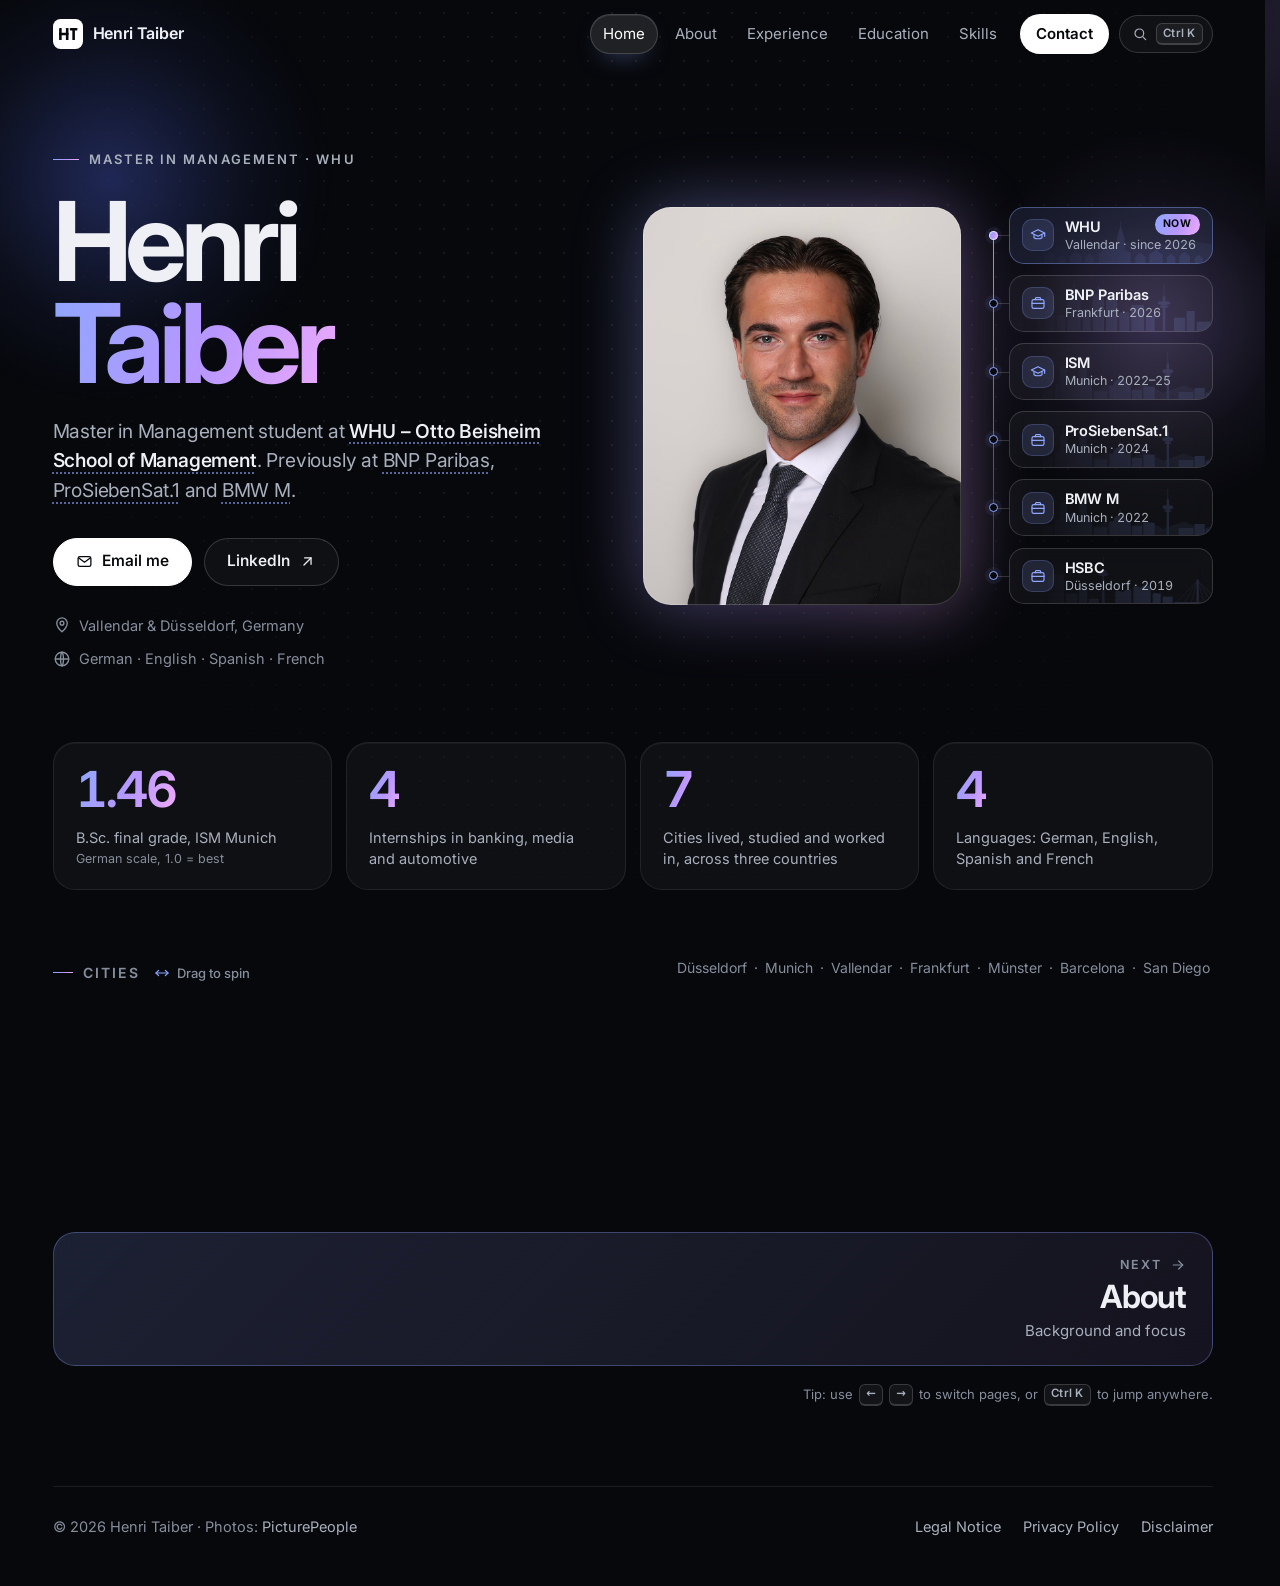
==== commit 3eafa7f5: "Add files via upload" ====
--- a/index.html
+++ b/index.html
@@ -242,7 +242,7 @@
     .rail-txt { min-width: 0; display: grid; gap: 1px; line-height: 1.25; }
     .rail-txt b { font-size: 14.5px; font-weight: 620; letter-spacing: -0.01em; white-space: nowrap; }
     .rail-txt small { font-size: 12.5px; color: var(--muted); white-space: nowrap; font-variant-numeric: tabular-nums; }
-    .rail-now { margin-left: auto; align-self: flex-start; padding: 2px 8px; border-radius: 99px; font-size: 10.5px; font-weight: 700; letter-spacing: .06em; text-transform: uppercase; color: #07080c; background: var(--grad); }
+    .rail-now { margin-left: auto; margin-top: -4px; align-self: flex-start; padding: 2px 8px; border-radius: 99px; font-size: 10.5px; font-weight: 700; letter-spacing: .06em; text-transform: uppercase; color: #07080c; background: var(--grad); }
     .rail-sky {
       position: absolute; z-index: -1; right: -8px; bottom: -6px; width: 200px; height: auto; color: var(--sky); opacity: .15; pointer-events: none; transition: opacity .3s ease;
       -webkit-mask-image: linear-gradient(to left, #000 30%, transparent 95%); mask-image: linear-gradient(to left, #000 30%, transparent 95%);
@@ -274,10 +274,14 @@
       mask-image: linear-gradient(90deg, transparent, #000 8%, #000 92%, transparent);
     }
     /* Starts aligned with the page content (Düsseldorf first) and drifts right → left */
-    .journey-track { --gutter: 24px; display: flex; width: max-content; margin-left: calc(max(var(--gutter), (100vw - var(--max)) / 2) - 18px); animation: drift 50s linear infinite; }
-    .js .journey-track { animation-play-state: paused; }
-    .js .journey.is-running .journey-track { animation-play-state: running; }
-    @keyframes drift { from { transform: translateX(0); } to { transform: translateX(-50%); } }
+    .journey-track { --gutter: 24px; display: flex; width: max-content; margin-left: calc(max(var(--gutter), (100vw - var(--max)) / 2) - 18px); }
+    html:not(.js) .journey-track { animation: drift 50s linear infinite; }
+    @keyframes drift { from { transform: translateX(0); } to { transform: translateX(-33.3333%); } }
+    /* With JS the strip runs on a small physics loop: it drifts, can be dragged, flicked and spun, and eases back to its own pace */
+    .journey.is-live .journey-viewport { cursor: grab; touch-action: pan-y; -webkit-user-select: none; user-select: none; -webkit-touch-callout: none; }
+    .journey.is-live .journey-track { will-change: transform; }
+    .journey-viewport.is-dragging, .journey-viewport.is-dragging .city-tile { cursor: grabbing; }
+    .journey-viewport.is-dragging .city-tile { transform: none; }
     /* Tiles light up under the cursor and open a city card; the strip itself never stops */
     .city-tile {
       flex: none; display: block; width: 360px; margin: 0; padding: 0 18px; border: 0; background: none; color: inherit; font: inherit; text-align: left;
@@ -521,7 +525,7 @@
       .rail-txt { flex: 1; display: flex; align-items: baseline; justify-content: space-between; gap: 8px; }
       .rail-txt b { font-size: 13px; }
       .rail-txt small { font-size: 11.5px; }
-      .rail-now { align-self: center; padding: 1px 6px; font-size: 9.5px; }
+      .rail-now { align-self: center; margin-top: 0; padding: 1px 6px; font-size: 9.5px; }
       .rail-sky { width: 140px; bottom: -4px; }
       .hero-actions .btn { flex: 1 1 auto; }
       .stat { padding: 18px 16px; }
@@ -595,8 +599,8 @@
     ::view-transition-group(site-header), ::view-transition-group(tabbar), ::view-transition-group(progress) { animation: none; }
     ::view-transition-old(site-header), ::view-transition-old(tabbar), ::view-transition-old(progress) { display: none; }
     ::view-transition-new(site-header), ::view-transition-new(tabbar), ::view-transition-new(progress) { animation: none; }
-    @keyframes page-out { to { opacity: 0; transform: translateX(calc(var(--dir, 1) * -32px)); filter: blur(6px); } }
-    @keyframes page-in { from { opacity: 0; transform: translateX(calc(var(--dir, 1) * 40px)); filter: blur(6px); } }
+    @keyframes page-out { to { opacity: 0; transform: translateX(calc(var(--dir, 1) * -28px)) scale(.995); } }
+    @keyframes page-in { from { opacity: 0; transform: translateX(calc(var(--dir, 1) * 36px)) scale(.995); } }
     @keyframes page-out-m { to { opacity: 0; transform: translateX(calc(var(--dir, 1) * -24px)); } }
     @keyframes page-in-m { from { opacity: 0; transform: translateX(calc(var(--dir, 1) * 32px)); } }
 
@@ -716,6 +720,11 @@
     }
     .city-link:hover, .city-link:focus-visible { color: #ffffff; background: var(--hover-bg); }
     html:not(.js) .city-link, html:not(.js) .city-tile { cursor: default; pointer-events: none; }
+    .journey-hint { display: none; align-items: center; gap: 7px; margin-left: 4px; color: var(--faint); font-size: 13px; font-weight: 500; letter-spacing: 0; text-transform: none; }
+    .journey-hint .icon { width: 16px; height: 16px; color: var(--accent); }
+    .journey.is-live .journey-hint { display: inline-flex; }
+    .hint-touch { display: none; }
+    @media (hover: none), (pointer: coarse) { .hint-fine { display: none; } .hint-touch { display: inline; } }
 
     /* Local time in Vallendar (contact page) */
     .contact-time { display: inline-flex; align-items: center; gap: 8px; margin-top: 22px; font-size: 14px; color: rgba(255, 255, 255, .72); font-variant-numeric: tabular-nums; }
@@ -827,7 +836,7 @@
       .tabbar {
         position: fixed; z-index: 60; left: max(10px, env(safe-area-inset-left)); right: max(10px, env(safe-area-inset-right)); bottom: calc(10px + env(safe-area-inset-bottom));
         display: grid; grid-template-columns: repeat(5, minmax(0, 1fr)); padding: 6px; border-radius: 24px;
-        background: rgba(14, 16, 24, .84); border: 1px solid var(--line-2); -webkit-backdrop-filter: blur(20px) saturate(170%); backdrop-filter: blur(20px) saturate(170%);
+        background: rgba(14, 16, 24, .86); border: 1px solid var(--line-2); -webkit-backdrop-filter: blur(14px) saturate(160%); backdrop-filter: blur(14px) saturate(160%);
         box-shadow: 0 24px 60px -20px rgba(0, 0, 0, .9);
       }
       .tabbar a {
@@ -1214,11 +1223,18 @@
       <!-- CITIES: names and skylines open a city card -->
       <div class="journey" id="cities" data-reveal>
         <div class="container journey-head">
-          <p class="eyebrow">Cities</p>
+          <p class="eyebrow">Cities<span class="journey-hint" aria-hidden="true"><svg class="icon" viewBox="0 0 24 24"><path d="M7 8 3 12l4 4"/><path d="m17 8 4 4-4 4"/><path d="M3 12h18"/></svg><span class="hint-fine">Drag to spin</span><span class="hint-touch">Swipe to spin</span></span></p>
           <p><button type="button" class="city-link" data-city="duesseldorf" aria-haspopup="dialog">Düsseldorf</button><span class="city-dot" aria-hidden="true"> · </span><button type="button" class="city-link" data-city="munich" aria-haspopup="dialog">Munich</button><span class="city-dot" aria-hidden="true"> · </span><button type="button" class="city-link" data-city="vallendar" aria-haspopup="dialog">Vallendar</button><span class="city-dot" aria-hidden="true"> · </span><button type="button" class="city-link" data-city="frankfurt" aria-haspopup="dialog">Frankfurt</button><span class="city-dot" aria-hidden="true"> · </span><button type="button" class="city-link" data-city="muenster" aria-haspopup="dialog">Münster</button><span class="city-dot" aria-hidden="true"> · </span><button type="button" class="city-link" data-city="barcelona" aria-haspopup="dialog">Barcelona</button><span class="city-dot" aria-hidden="true"> · </span><button type="button" class="city-link" data-city="sandiego" aria-haspopup="dialog">San Diego</button></p>
         </div>
         <div class="journey-viewport" role="region" aria-label="City skylines">
           <div class="journey-track">
+            <div class="city-tile dup" aria-hidden="true" data-city="duesseldorf"><svg class="city-sky" viewBox="0 0 600 160" aria-hidden="true" focusable="false"><use href="#sky-duesseldorf" width="600" height="160"/></svg><span class="city-cap"><b>Düsseldorf<svg class="icon go" viewBox="0 0 24 24" aria-hidden="true"><path d="M5 12h14"/><path d="m13 6 6 6-6 6"/></svg></b><span>Home · HSBC</span></span></div>
+            <div class="city-tile dup" aria-hidden="true" data-city="munich"><svg class="city-sky" viewBox="0 0 600 160" aria-hidden="true" focusable="false"><use href="#sky-munich" width="600" height="160"/></svg><span class="city-cap"><b>Munich<svg class="icon go" viewBox="0 0 24 24" aria-hidden="true"><path d="M5 12h14"/><path d="m13 6 6 6-6 6"/></svg></b><span>ISM · BMW M · ProSiebenSat.1</span></span></div>
+            <div class="city-tile dup" aria-hidden="true" data-city="vallendar"><svg class="city-sky" viewBox="0 0 600 160" aria-hidden="true" focusable="false"><use href="#sky-vallendar" width="600" height="160"/></svg><span class="city-cap"><b>Vallendar<svg class="icon go" viewBox="0 0 24 24" aria-hidden="true"><path d="M5 12h14"/><path d="m13 6 6 6-6 6"/></svg></b><span>WHU – Otto Beisheim</span></span></div>
+            <div class="city-tile dup" aria-hidden="true" data-city="frankfurt"><svg class="city-sky" viewBox="0 0 600 160" aria-hidden="true" focusable="false"><use href="#sky-frankfurt" width="600" height="160"/></svg><span class="city-cap"><b>Frankfurt<svg class="icon go" viewBox="0 0 24 24" aria-hidden="true"><path d="M5 12h14"/><path d="m13 6 6 6-6 6"/></svg></b><span>BNP Paribas</span></span></div>
+            <div class="city-tile dup" aria-hidden="true" data-city="muenster"><svg class="city-sky" viewBox="0 0 600 160" aria-hidden="true" focusable="false"><use href="#sky-muenster" width="600" height="160"/></svg><span class="city-cap"><b>Münster<svg class="icon go" viewBox="0 0 24 24" aria-hidden="true"><path d="M5 12h14"/><path d="m13 6 6 6-6 6"/></svg></b><span>University of Münster · Börsenparkett</span></span></div>
+            <div class="city-tile dup" aria-hidden="true" data-city="barcelona"><svg class="city-sky" viewBox="0 0 600 160" aria-hidden="true" focusable="false"><use href="#sky-barcelona" width="600" height="160"/></svg><span class="city-cap"><b>Barcelona<svg class="icon go" viewBox="0 0 24 24" aria-hidden="true"><path d="M5 12h14"/><path d="m13 6 6 6-6 6"/></svg></b><span>IQS School of Management</span></span></div>
+            <div class="city-tile dup" aria-hidden="true" data-city="sandiego"><svg class="city-sky" viewBox="0 0 600 160" aria-hidden="true" focusable="false"><use href="#sky-sandiego" width="600" height="160"/></svg><span class="city-cap"><b>San Diego<svg class="icon go" viewBox="0 0 24 24" aria-hidden="true"><path d="M5 12h14"/><path d="m13 6 6 6-6 6"/></svg></b><span>UC San Diego</span></span></div>
             <button type="button" class="city-tile" aria-haspopup="dialog" data-city="duesseldorf"><svg class="city-sky" viewBox="0 0 600 160" aria-hidden="true" focusable="false"><use href="#sky-duesseldorf" width="600" height="160"/></svg><span class="city-cap"><b>Düsseldorf<svg class="icon go" viewBox="0 0 24 24" aria-hidden="true"><path d="M5 12h14"/><path d="m13 6 6 6-6 6"/></svg></b><span>Home · HSBC</span></span></button>
             <button type="button" class="city-tile" aria-haspopup="dialog" data-city="munich"><svg class="city-sky" viewBox="0 0 600 160" aria-hidden="true" focusable="false"><use href="#sky-munich" width="600" height="160"/></svg><span class="city-cap"><b>Munich<svg class="icon go" viewBox="0 0 24 24" aria-hidden="true"><path d="M5 12h14"/><path d="m13 6 6 6-6 6"/></svg></b><span>ISM · BMW M · ProSiebenSat.1</span></span></button>
             <button type="button" class="city-tile" aria-haspopup="dialog" data-city="vallendar"><svg class="city-sky" viewBox="0 0 600 160" aria-hidden="true" focusable="false"><use href="#sky-vallendar" width="600" height="160"/></svg><span class="city-cap"><b>Vallendar<svg class="icon go" viewBox="0 0 24 24" aria-hidden="true"><path d="M5 12h14"/><path d="m13 6 6 6-6 6"/></svg></b><span>WHU – Otto Beisheim</span></span></button>
@@ -1712,22 +1728,143 @@
         });
       }
 
-      /* ---------- City strip: Düsseldorf, Munich, Vallendar first; starts once visible and never pauses ---------- */
-      var journey = $('.journey'), jTimer = null, jo = null;
-      function startJourney() {
-        if (!journey) return;
-        if (reduce) { var vp = $('.journey-viewport', journey); if (vp) vp.setAttribute('tabindex', '0'); return; }
-        journey.classList.remove('is-running');
-        clearTimeout(jTimer);
-        if (!hasIO) { journey.classList.add('is-running'); return; }
-        if (jo) jo.disconnect();
-        jo = new IntersectionObserver(function (entries) {
-          if (entries.some(function (e) { return e.isIntersecting; })) {
-            jo.disconnect();
-            jTimer = setTimeout(function () { journey.classList.add('is-running'); }, 900);
+      /* ---------- City strip: drifts on its own; drag, flick or trackpad-swipe it in either direction and it
+                    spins, then eases back to its own pace and direction. Düsseldorf, Munich, Vallendar come first. ---------- */
+      var journey = $('.journey'), jvp = journey && $('.journey-viewport', journey), jtrack = journey && $('.journey-track', journey);
+      var J = { on: false, visible: false, id: 0, last: 0, W: 0, T: 0, n: 0, vw: 0, m: 0, o: 0, v: 0, hold: false, wheel: false, focus: false, waiting: true, startAt: 0, noClick: false, wt: 0, wto: 0 };
+      var J_BASE = -50, J_TAU = 0.8, J_MAX = 6000;
+      function jNow() { return win.performance && performance.now ? performance.now() : Date.now(); }
+      function jMeasure() {
+        var kids = jtrack.children, n = Math.floor(kids.length / 3);
+        if (!n) return;
+        J.n = n; J.W = kids[n].offsetLeft - kids[0].offsetLeft; J.T = J.W / n;
+        J.vw = jvp.clientWidth; J.m = jtrack.offsetLeft;
+      }
+      /* Three identical sets; the offset only jumps by one set width when the screen would otherwise run out of cities */
+      function jPaint() {
+        if (J.W > 0) {
+          var lo = J.vw - J.m - 2 * J.W + 60, hi = J.W - J.m - 60;
+          while (J.o < lo) J.o += J.W;
+          while (J.o > hi) J.o -= J.W;
+        }
+        jtrack.style.transform = 'translate3d(' + (J.o - J.W).toFixed(2) + 'px,0,0)';
+      }
+      /* Keyboard: bring a focused city fully into view (inside the soft edges) and hold the strip there */
+      function jShow(btn) {
+        var i = [].indexOf.call(jtrack.children, btn) - J.n;
+        if (i < 0 || i >= J.n || !J.T) return;
+        var pad = Math.round(J.vw * 0.09), x = J.m + J.o + i * J.T;
+        if (x < pad) J.o += pad - x;
+        else if (x + J.T > J.vw - pad) J.o -= x + J.T - (J.vw - pad);
+        J.v = 0;
+        jPaint();
+      }
+      function jFrame(t) {
+        J.id = 0;
+        var dt = J.last ? Math.min(0.05, Math.max(0, (t - J.last) / 1000)) : 0;
+        J.last = t;
+        if (!J.hold && !J.wheel) {
+          var target = (J.focus || J.waiting || t < J.startAt) ? 0 : J_BASE;
+          J.v += (target - J.v) * (1 - Math.exp(-dt / J_TAU));
+          J.o += J.v * dt;
+        }
+        jPaint();
+        if (J.on && J.visible && !doc.hidden) J.id = raf(jFrame);
+      }
+      function jRun() { if (J.on && J.visible && !J.id && !doc.hidden) { J.last = 0; J.id = raf(jFrame); } }
+      function jReset() {
+        if (!J.on) return;
+        jMeasure();
+        J.o = 0; J.v = 0; J.waiting = true; J.startAt = 0;
+        jPaint();
+      }
+      if (journey && jvp && jtrack && !reduce && hasIO && win.requestAnimationFrame) {
+        J.on = true;
+        journey.classList.add('is-live');
+        jMeasure(); jPaint();
+        new IntersectionObserver(function (entries) {
+          var e = entries[entries.length - 1];
+          J.visible = e.isIntersecting;
+          if (J.waiting && e.intersectionRatio >= 0.4) { J.waiting = false; J.startAt = jNow() + 900; }
+          if (J.visible) jRun();
+        }, { threshold: [0, 0.4] }).observe(journey);
+        doc.addEventListener('visibilitychange', function () { if (!doc.hidden) jRun(); });
+
+        /* Drag / swipe: the strip follows the finger 1:1, a flick keeps it spinning */
+        var drag = null;
+        jvp.addEventListener('pointerdown', function (e) {
+          if (e.pointerType === 'mouse' && e.button !== 0) return;
+          drag = { id: e.pointerId, x0: e.clientX, x: e.clientX, cap: false, caught: Math.abs(J.v) > 260, s: [[e.timeStamp, e.clientX]] };
+          J.hold = true; J.v = 0; J.waiting = false; J.startAt = 0;
+          jRun();
+        });
+        jvp.addEventListener('pointermove', function (e) {
+          if (!drag || e.pointerId !== drag.id) return;
+          var dx = e.clientX - drag.x;
+          drag.x = e.clientX;
+          J.o += dx;
+          if (!drag.cap && Math.abs(e.clientX - drag.x0) > 6) {
+            drag.cap = true;
+            jvp.classList.add('is-dragging');
+            try { jvp.setPointerCapture(e.pointerId); } catch (err) { /* ignore */ }
           }
-        }, { threshold: 0.45 });
-        jo.observe(journey);
+          var smp = drag.s;
+          smp.push([e.timeStamp, e.clientX]);
+          while (smp.length > 2 && e.timeStamp - smp[0][0] > 120) smp.shift();
+          if (!J.id) jPaint();
+        });
+        function jRelease(e, cancelled) {
+          if (!drag || (e && e.pointerId !== drag.id)) return;
+          var smp = drag.s, first = smp[0], last = smp[smp.length - 1], v = 0;
+          var now = e && e.timeStamp ? e.timeStamp : last[0];
+          if (!cancelled && smp.length > 1 && now - last[0] < 70 && last[0] > first[0]) v = (last[1] - first[1]) / (last[0] - first[0]) * 1000;
+          J.v = Math.max(-J_MAX, Math.min(J_MAX, v));
+          J.hold = false;
+          if (drag.cap || drag.caught) { J.noClick = true; setTimeout(function () { J.noClick = false; }, 350); }
+          jvp.classList.remove('is-dragging');
+          drag = null;
+          jRun();
+        }
+        jvp.addEventListener('pointerup', function (e) { jRelease(e, false); });
+        jvp.addEventListener('pointercancel', function (e) { jRelease(e, true); });
+        jvp.addEventListener('lostpointercapture', function (e) { if (drag && drag.cap) jRelease(e, false); });
+        /* A drag (or catching a spinning strip) is not a click on a city */
+        jvp.addEventListener('click', function (e) { if (J.noClick) { J.noClick = false; e.preventDefault(); e.stopPropagation(); } }, true);
+        jvp.addEventListener('dragstart', function (e) { e.preventDefault(); });
+
+        /* Trackpad / shift + mouse wheel: sideways scrolling moves the strip, vertical scrolling still scrolls the page */
+        jvp.addEventListener('wheel', function (e) {
+          var dx = e.deltaX, dy = e.deltaY;
+          if (e.deltaMode === 1) { dx *= 16; dy *= 16; }
+          if (!dx || Math.abs(dx) <= Math.abs(dy)) return;
+          e.preventDefault();
+          var gap = J.wt ? e.timeStamp - J.wt : 1000;
+          J.wt = e.timeStamp;
+          J.o -= dx;
+          var inst = -dx / Math.max(8, Math.min(gap, 60)) * 1000;
+          J.v = Math.max(-J_MAX, Math.min(J_MAX, gap > 100 ? 0 : J.v * 0.7 + inst * 0.3));
+          J.wheel = true; J.waiting = false; J.startAt = 0;
+          clearTimeout(J.wto);
+          J.wto = setTimeout(function () { J.wheel = false; }, 90);
+          if (!J.id) jPaint();
+          jRun();
+        }, { passive: false });
+
+        /* Keyboard: a focused city stays put; focusing an off-screen city brings it into view */
+        jvp.addEventListener('focusin', function (e) {
+          var kb = false;
+          try { kb = e.target.matches(':focus-visible'); } catch (err) { kb = true; }
+          J.focus = kb;
+          if (kb) { J.waiting = false; jShow(e.target); }
+        });
+        jvp.addEventListener('focusout', function (e) { if (!e.relatedTarget || !jvp.contains(e.relatedTarget)) J.focus = false; });
+        jvp.addEventListener('scroll', function () {
+          if (!jvp.scrollLeft) return;
+          J.o -= jvp.scrollLeft; jvp.scrollLeft = 0;
+          jPaint();
+        }, { passive: true });
+      } else if (jvp && reduce) {
+        jvp.setAttribute('tabindex', '0');
       }
 
       /* ---------- Local time in Vallendar ---------- */
@@ -1779,7 +1916,7 @@
       var rz = false;
       win.addEventListener('resize', function () {
         if (rz) return; rz = true;
-        raf(function () { rz = false; placePills(true); paint(); });
+        raf(function () { rz = false; placePills(true); paint(); if (J.on) { jMeasure(); jPaint(); } });
       }, { passive: true });
       if (doc.fonts && doc.fonts.ready) doc.fonts.ready.then(function () { placePills(true); });
 
@@ -1820,7 +1957,7 @@
       }
       function enter(v) {
         reveal(v, true);
-        if (v.id === 'home') { runCounters(); startJourney(); }
+        if (v.id === 'home') { runCounters(); jReset(); }
         if (v.id === 'contact') tick();
       }
       function show(name, target, opts) {
@@ -2153,44 +2290,54 @@
         step(dx < 0 ? 1 : -1);
       }, { passive: true });
 
-      /* ---------- Cursor effects (mouse and trackpad only) ---------- */
+      /* ---------- Cursor effects (mouse and trackpad only), applied at most once per frame ---------- */
+      function perFrame(fn) {
+        var ev = null, queued = false;
+        function run() { queued = false; if (ev) { var e = ev; ev = null; fn(e); } }
+        function handler(e) { ev = e; if (!queued) { queued = true; raf(run); } }
+        handler.cancel = function () { ev = null; };
+        return handler;
+      }
       if (fine) {
-        doc.addEventListener('pointermove', function (e) {
+        doc.addEventListener('pointermove', perFrame(function (e) {
           var t = e.target && e.target.closest ? e.target.closest('.spot') : null;
           if (!t) return;
           var r = t.getBoundingClientRect();
-          t.style.setProperty('--mx', (e.clientX - r.left) + 'px');
-          t.style.setProperty('--my', (e.clientY - r.top) + 'px');
-        }, { passive: true });
+          t.style.setProperty('--mx', (e.clientX - r.left).toFixed(1) + 'px');
+          t.style.setProperty('--my', (e.clientY - r.top).toFixed(1) + 'px');
+        }), { passive: true });
       }
       if (fine && !reduce) {
         /* Buttons lean slightly towards the cursor */
         $$('.btn, .nav-cta, .cmdk-btn').forEach(function (m) {
-          m.addEventListener('pointermove', function (e) {
+          var lean = perFrame(function (e) {
             var r = m.getBoundingClientRect();
             var x = (e.clientX - r.left) / r.width - 0.5, y = (e.clientY - r.top) / r.height - 0.5;
             m.style.translate = (x * 10).toFixed(1) + 'px ' + (y * 8).toFixed(1) + 'px';
           });
-          m.addEventListener('pointerleave', function () { m.style.translate = ''; });
+          m.addEventListener('pointermove', lean, { passive: true });
+          m.addEventListener('pointerleave', function () { lean.cancel(); m.style.translate = ''; });
         });
         /* Hero: light orbs lean away from the cursor, the photo tilts towards it */
-        var hero = views.home, p3d = $('.portrait-3d');
-        if (hero) {
-          hero.addEventListener('pointermove', function (e) {
+        var hero = views.home, orbs = hero && $('.orbs', hero), p3d = $('.portrait-3d');
+        if (hero && orbs) {
+          var drift = perFrame(function (e) {
             var r = hero.getBoundingClientRect();
-            hero.style.setProperty('--px', ((e.clientX - r.left) / r.width - 0.5).toFixed(3));
-            hero.style.setProperty('--py', ((e.clientY - r.top) / r.height - 0.5).toFixed(3));
-          }, { passive: true });
-          hero.addEventListener('pointerleave', function () { hero.style.setProperty('--px', '0'); hero.style.setProperty('--py', '0'); });
+            orbs.style.setProperty('--px', ((e.clientX - r.left) / r.width - 0.5).toFixed(3));
+            orbs.style.setProperty('--py', ((e.clientY - r.top) / r.height - 0.5).toFixed(3));
+          });
+          hero.addEventListener('pointermove', drift, { passive: true });
+          hero.addEventListener('pointerleave', function () { drift.cancel(); orbs.style.setProperty('--px', '0'); orbs.style.setProperty('--py', '0'); });
         }
         if (p3d) {
-          p3d.addEventListener('pointermove', function (e) {
+          var tilt = perFrame(function (e) {
             var r = p3d.getBoundingClientRect();
             var x = (e.clientX - r.left) / r.width - 0.5, y = (e.clientY - r.top) / r.height - 0.5;
             p3d.style.setProperty('--ry', (x * 9).toFixed(2) + 'deg');
             p3d.style.setProperty('--rx', (-y * 7).toFixed(2) + 'deg');
-          }, { passive: true });
-          p3d.addEventListener('pointerleave', function () { p3d.style.setProperty('--rx', '0deg'); p3d.style.setProperty('--ry', '0deg'); });
+          });
+          p3d.addEventListener('pointermove', tilt, { passive: true });
+          p3d.addEventListener('pointerleave', function () { tilt.cancel(); p3d.style.setProperty('--rx', '0deg'); p3d.style.setProperty('--ry', '0deg'); });
         }
       }
 
